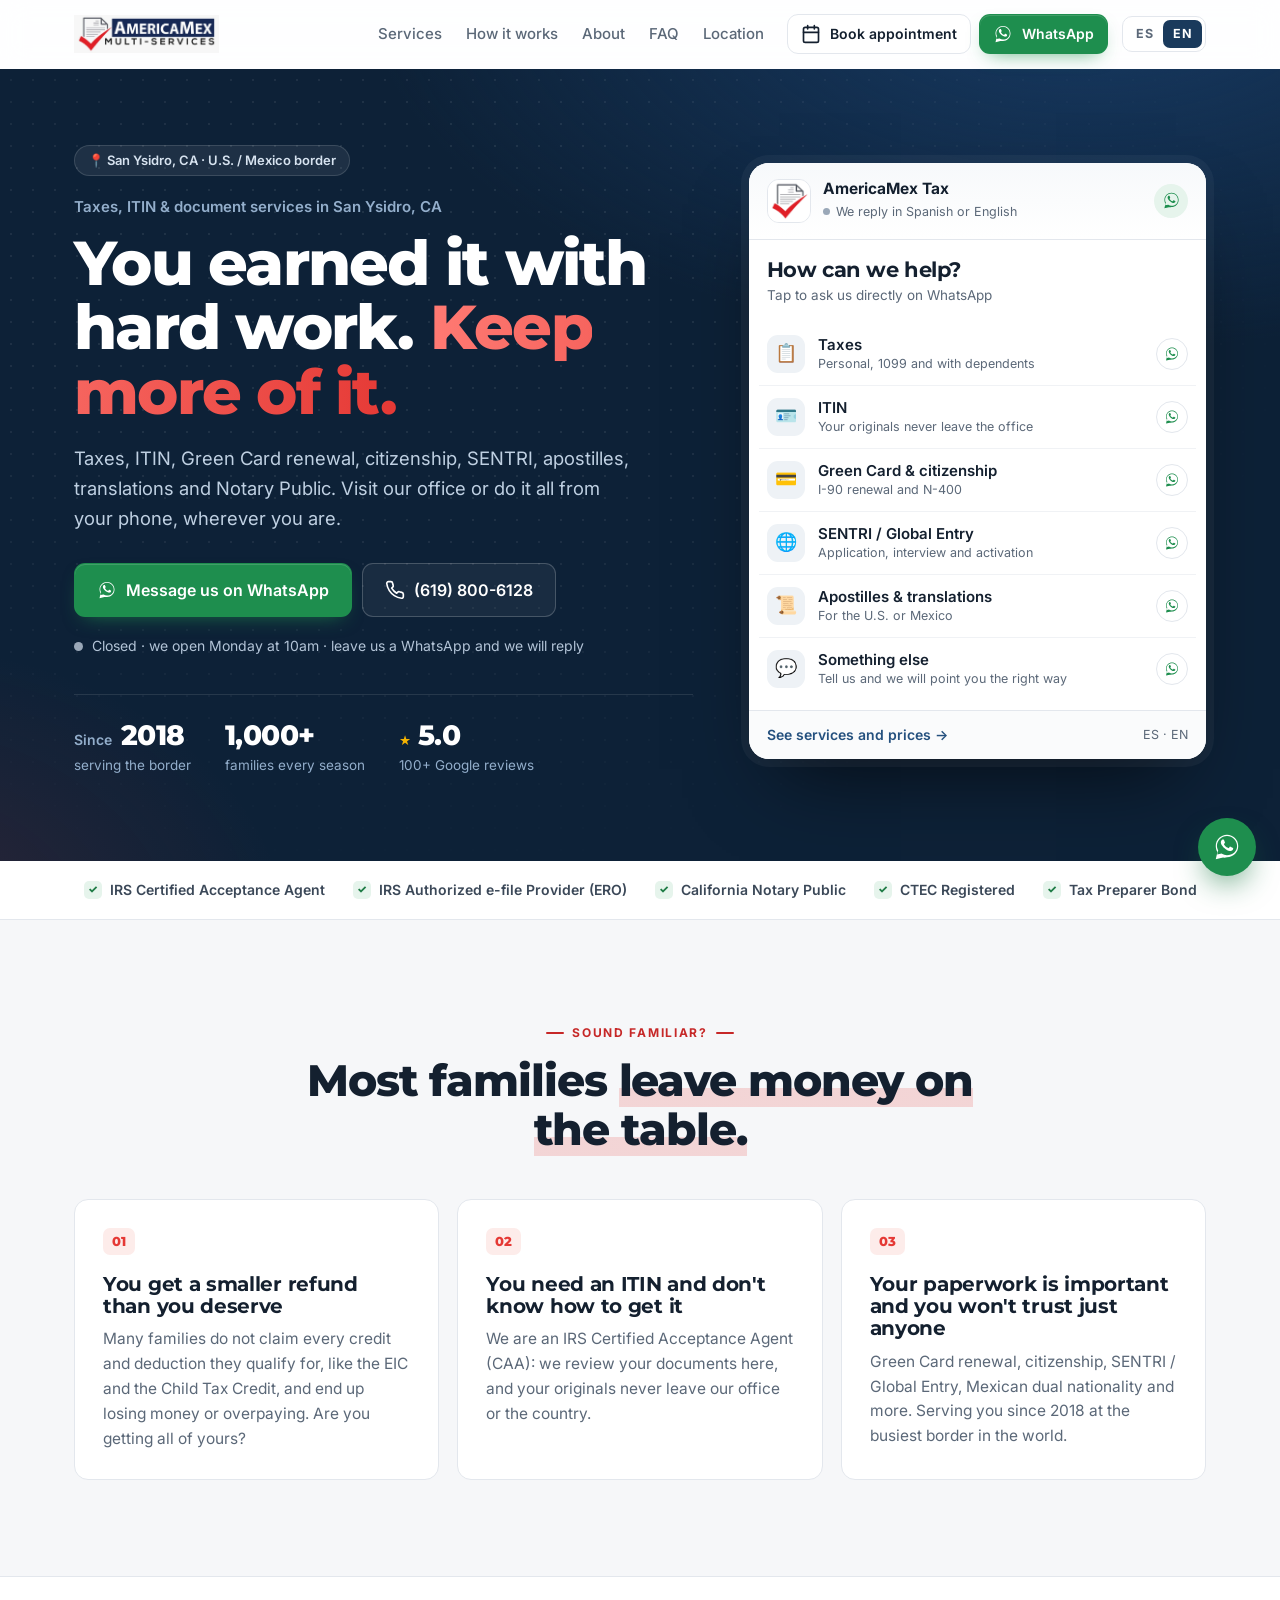
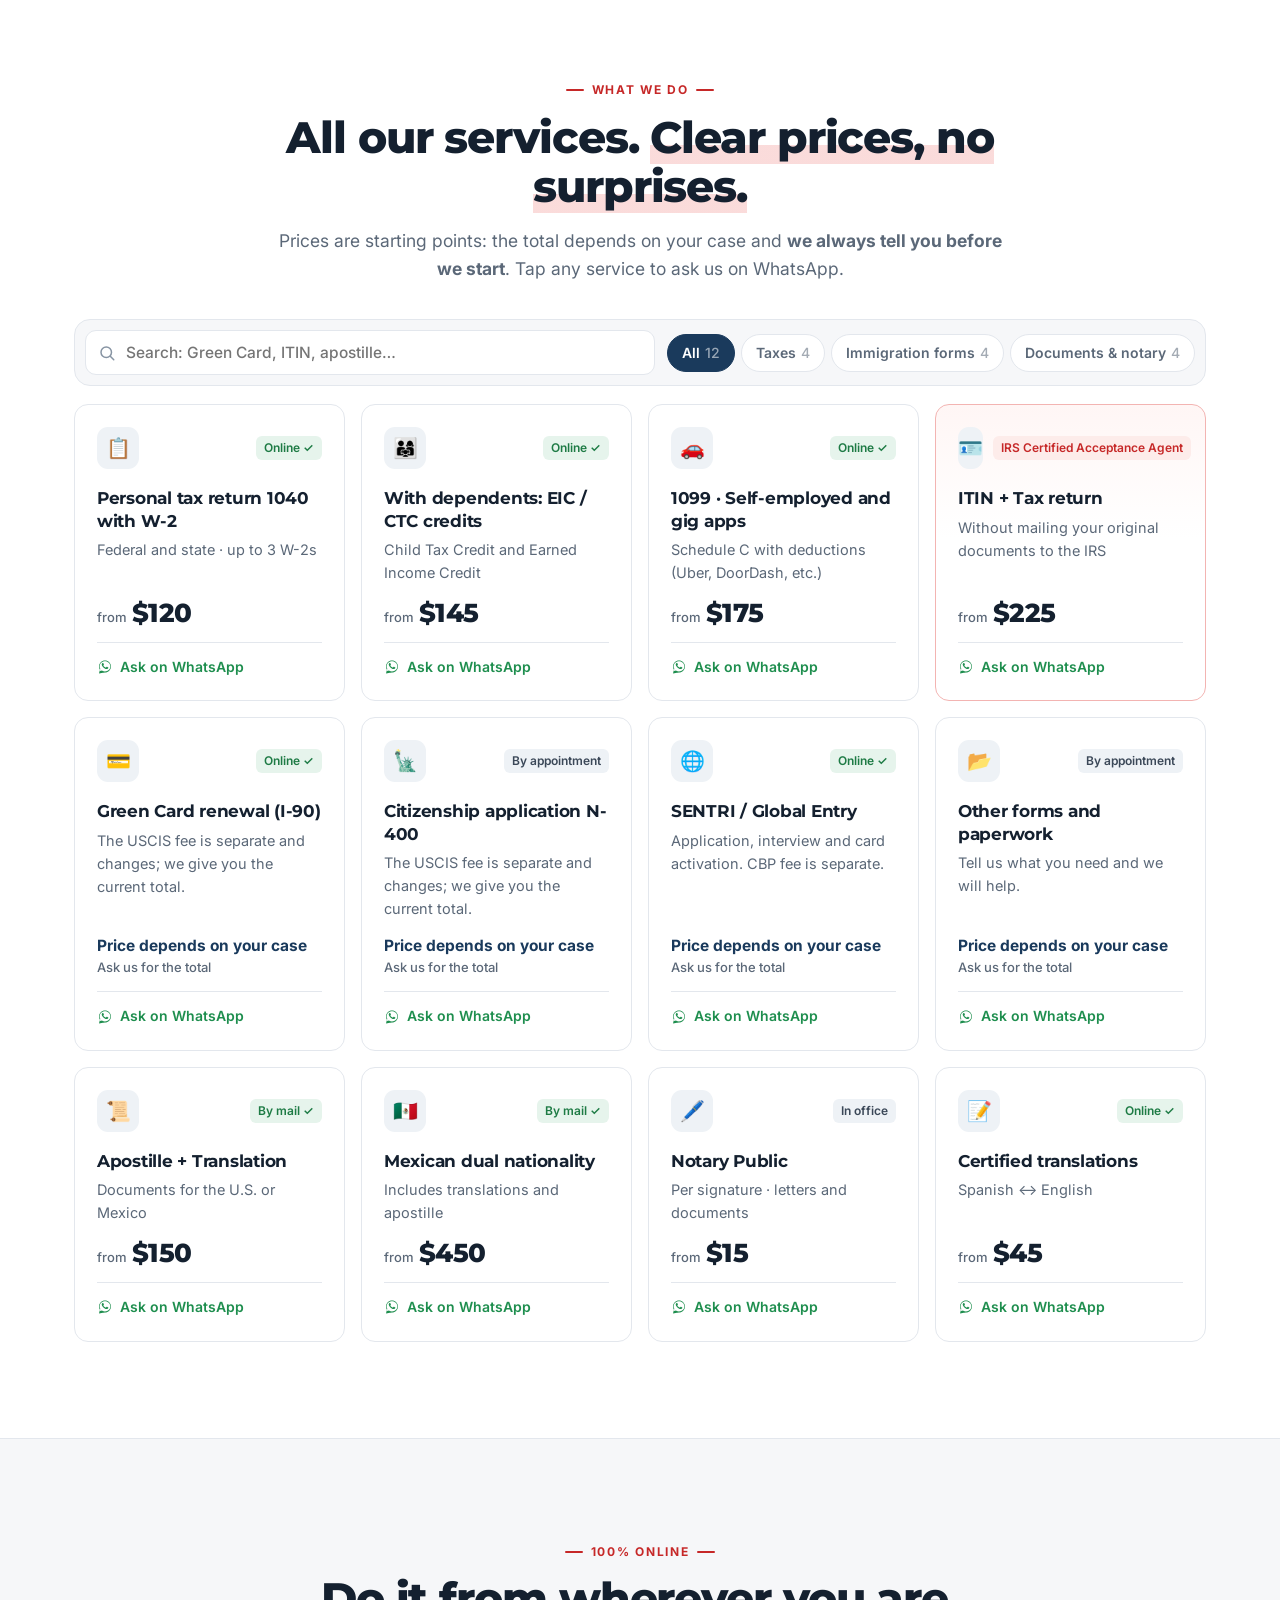
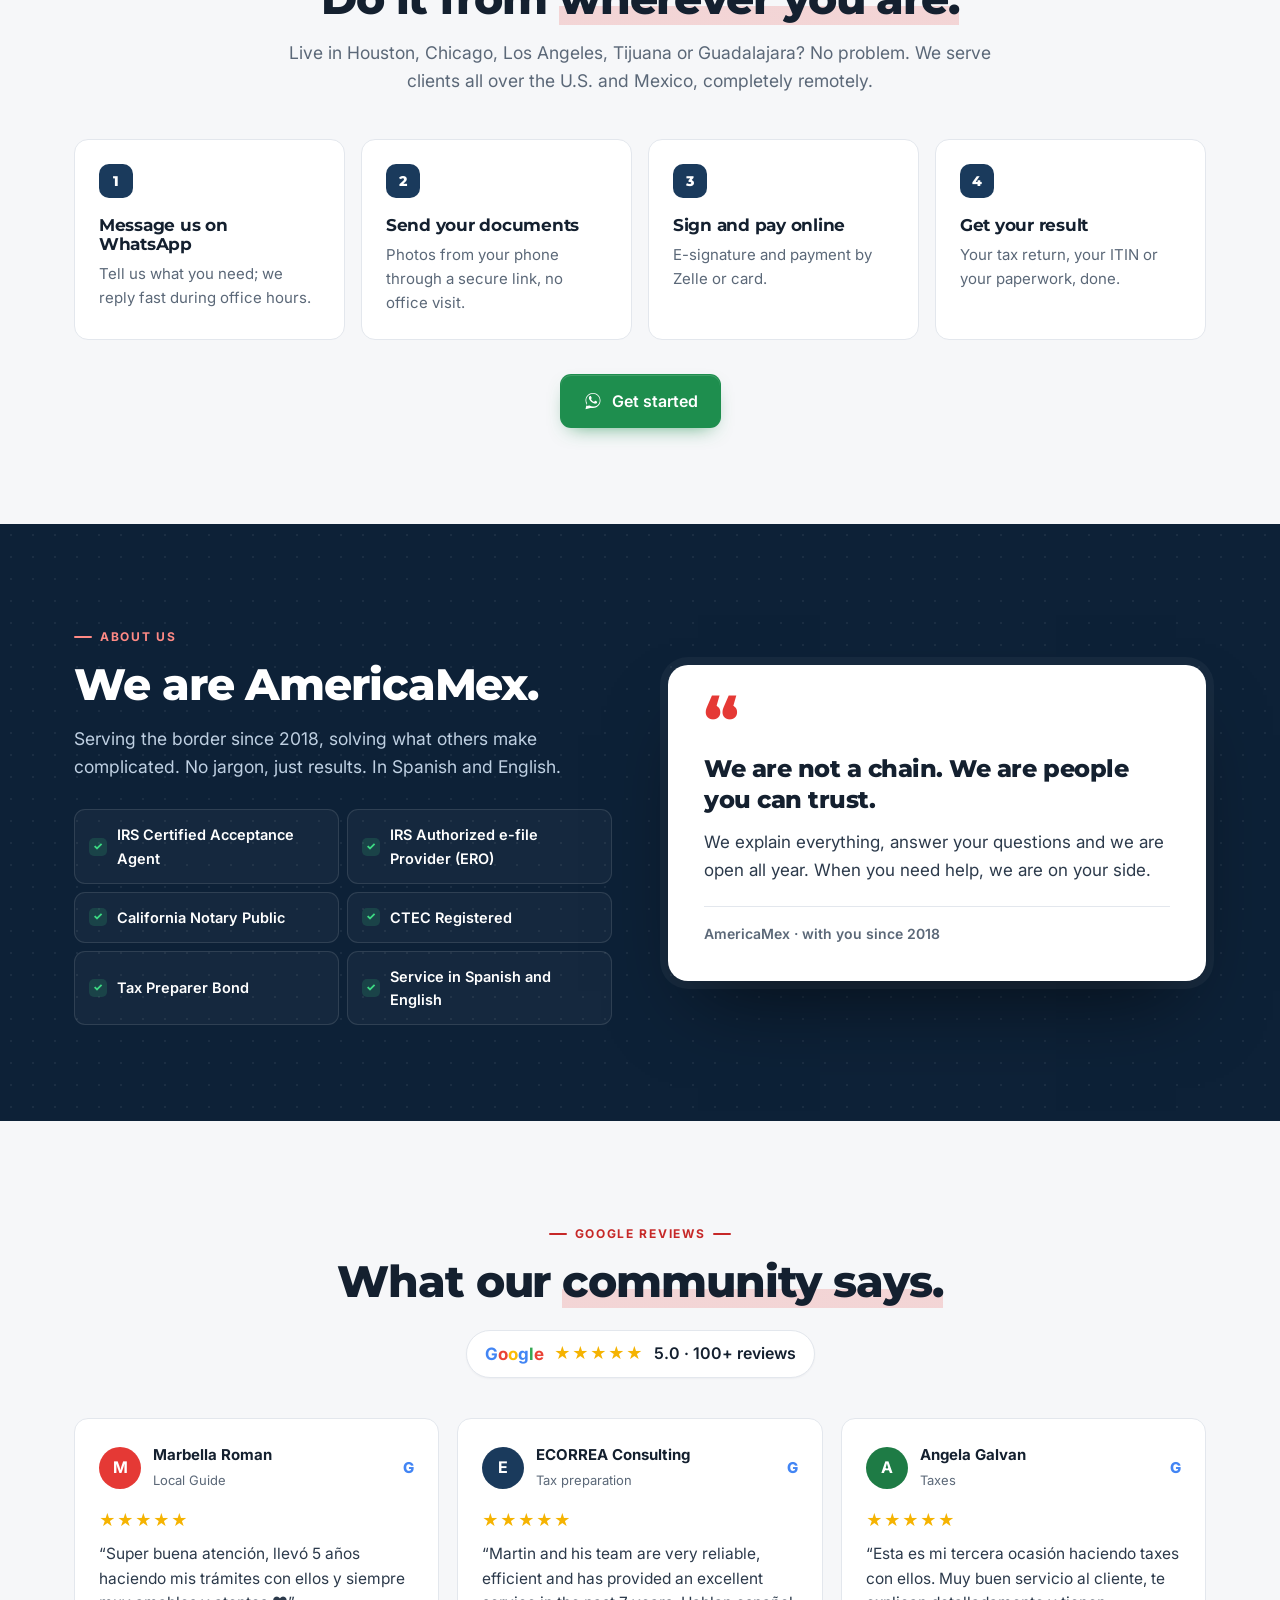
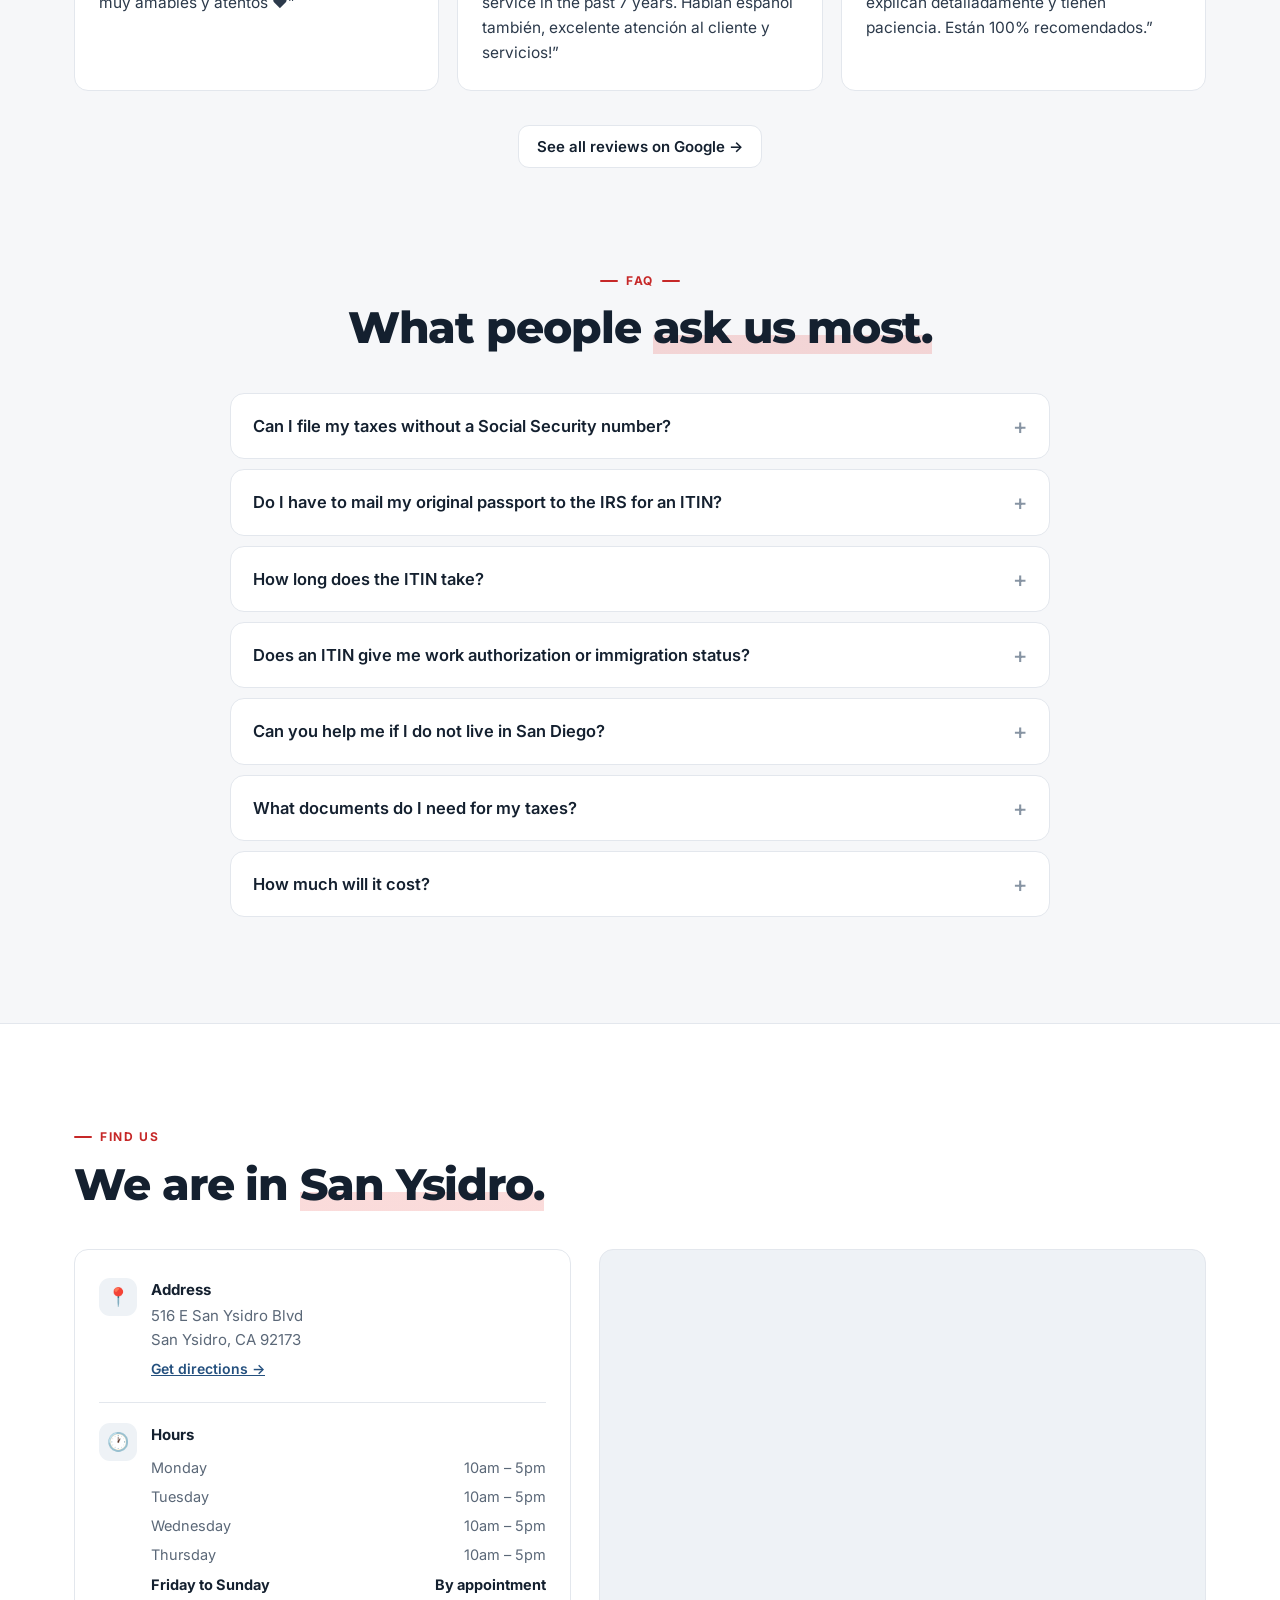
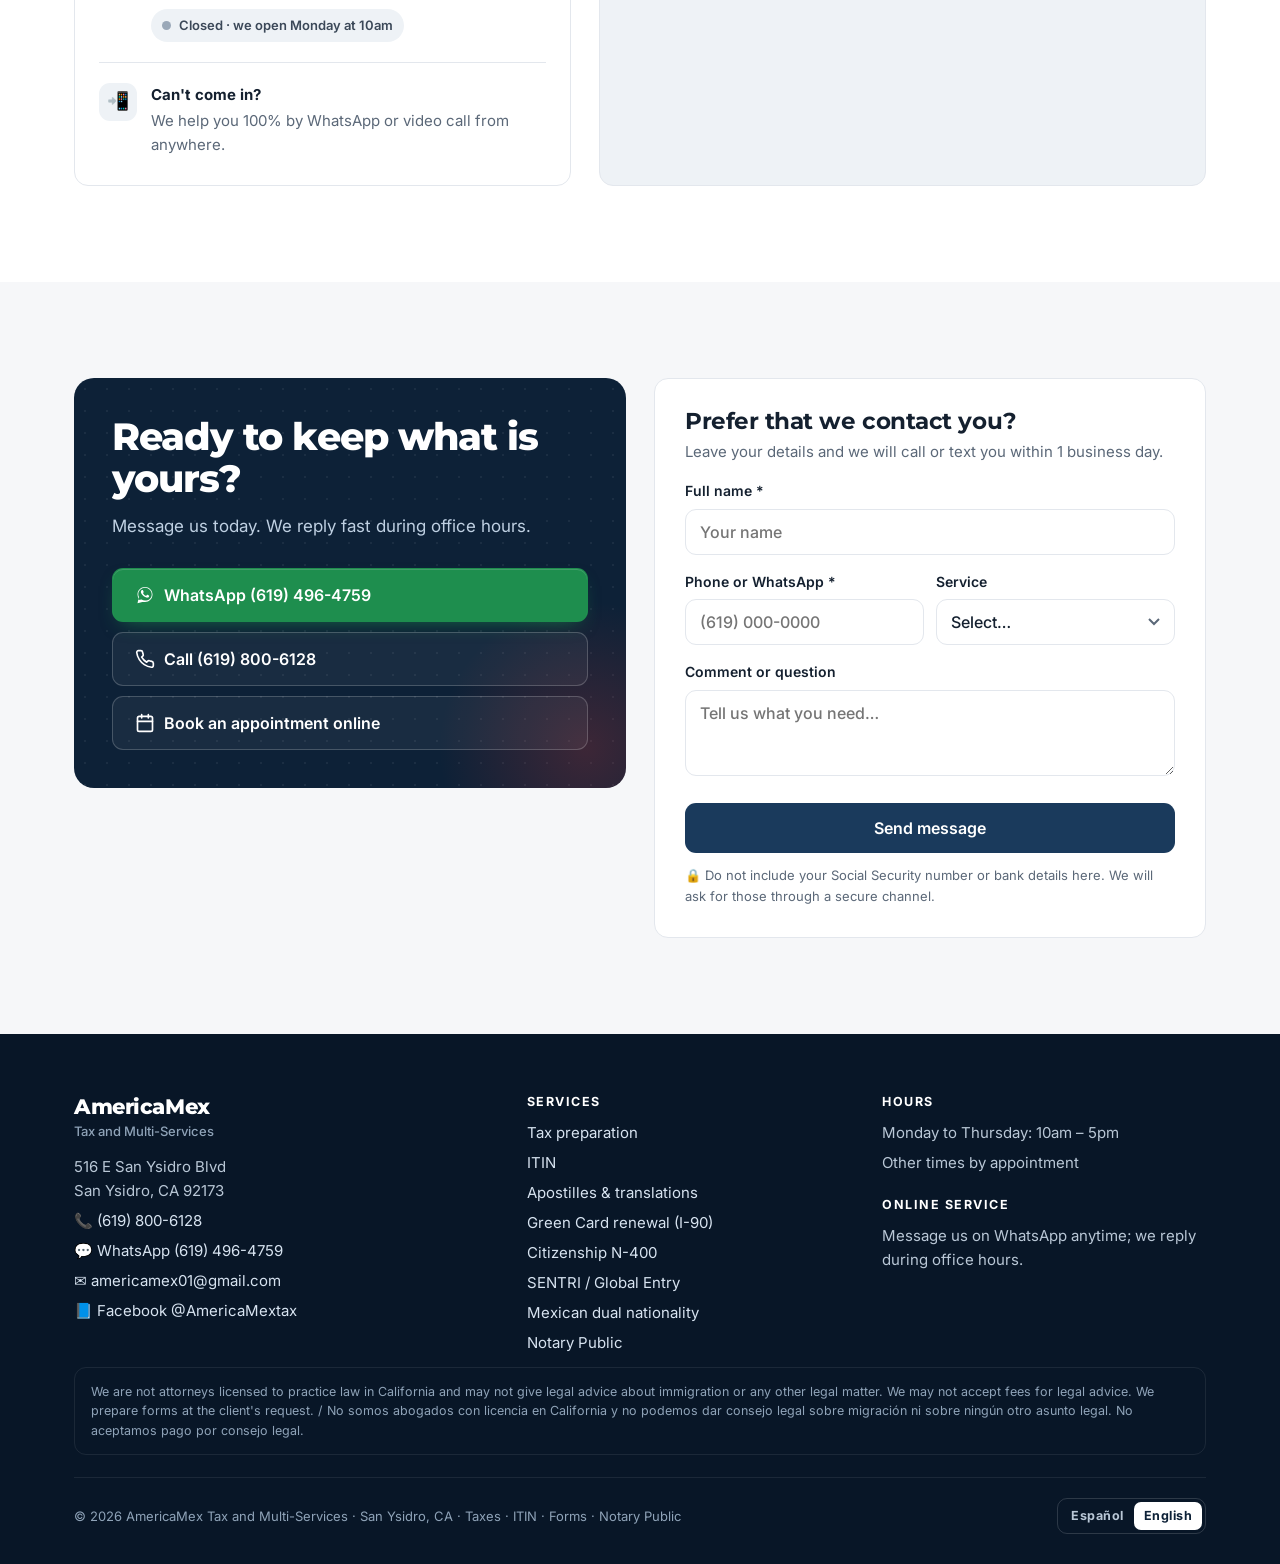
==== en/index.html @ 06f53634 "Update fmt.Println output from 'Hello' to 'Goodbye'" ====
<!DOCTYPE html>
<html lang="en">
<head>
  <meta charset="UTF-8">
  <meta name="viewport" content="width=device-width, initial-scale=1, viewport-fit=cover">
  <title>Taxes, ITIN & Document Services in San Ysidro, CA | AmericaMex</title>
  <meta name="description" content="Tax preparation and ITIN with an IRS Certified Acceptance Agent, Green Card renewal forms, citizenship, SENTRI, apostilles and Notary Public in San Ysidro, CA. Bilingual, in office or by WhatsApp.">
  <link rel="canonical" href="https://delmar85.github.io/americamex-web/en/">
  <link rel="alternate" hreflang="es" href="https://delmar85.github.io/americamex-web/">
  <link rel="alternate" hreflang="en" href="https://delmar85.github.io/americamex-web/en/">
  <link rel="alternate" hreflang="x-default" href="https://delmar85.github.io/americamex-web/">
  <meta name="robots" content="index, follow, max-image-preview:large, max-snippet:-1">
  <meta name="theme-color" content="#0D2137">
  <meta name="format-detection" content="telephone=yes">
  <meta name="geo.region" content="US-CA">
  <meta name="geo.placename" content="San Ysidro, San Diego">

  <!-- Vista previa al compartir (WhatsApp, Facebook, Messenger, X) -->
  <meta property="og:type" content="website">
  <meta property="og:site_name" content="AmericaMex Tax and Multi-Services">
  <meta property="og:locale" content="en_US">
  <meta property="og:locale:alternate" content="es_MX">
  <meta property="og:title" content="AmericaMex · Taxes, ITIN & Document Services in San Ysidro, CA">
  <meta property="og:description" content="Taxes, ITIN, Green Card renewal, citizenship, SENTRI and apostilles. In our office or 100% from your phone. Message us on WhatsApp.">
  <meta property="og:url" content="https://delmar85.github.io/americamex-web/en/">
  <meta property="og:image" content="https://delmar85.github.io/americamex-web/og-image.jpg">
  <meta property="og:image:type" content="image/jpeg">
  <meta property="og:image:width" content="1200">
  <meta property="og:image:height" content="630">
  <meta property="og:image:alt" content="AmericaMex Multi-Services: Taxes, ITIN & Document Services in San Ysidro, CA">
  <meta name="twitter:card" content="summary_large_image">
  <meta name="twitter:title" content="AmericaMex · Taxes, ITIN & Document Services in San Ysidro, CA">
  <meta name="twitter:description" content="In our office or 100% from your phone. Message us on WhatsApp.">
  <meta name="twitter:image" content="https://delmar85.github.io/americamex-web/og-image.jpg">
  <meta name="twitter:image:alt" content="AmericaMex Multi-Services: Taxes, ITIN & Document Services in San Ysidro, CA">

  <link rel="icon" href="../favicon.ico" sizes="any">
  <link rel="icon" type="image/png" sizes="32x32" href="../favicon-32.png">
  <link rel="apple-touch-icon" href="../apple-touch-icon.png">
  <link rel="manifest" href="../site.webmanifest">

  <link rel="preconnect" href="https://fonts.googleapis.com">
  <link rel="preconnect" href="https://fonts.gstatic.com" crossorigin>
  <link rel="preload" as="image" href="../logo.webp" type="image/webp">
  <link href="https://fonts.googleapis.com/css2?family=Inter:wght@400;500;600;700&family=Montserrat:wght@700;800&display=swap" rel="stylesheet">

  <script type="application/ld+json">
{
 "@context": "https://schema.org",
 "@graph": [
  {
   "@type": [
    "AccountingService",
    "Notary"
   ],
   "@id": "https://delmar85.github.io/americamex-web/#negocio",
   "name": "AmericaMex Tax and Multi-Services",
   "alternateName": [
    "AmericaMex Tax",
    "AmericaMex Multi-Services"
   ],
   "url": "https://delmar85.github.io/americamex-web/",
   "logo": "https://delmar85.github.io/americamex-web/logo.png",
   "image": "https://delmar85.github.io/americamex-web/og-image.jpg",
   "description": "Tax preparation and ITIN with an IRS Certified Acceptance Agent, Green Card renewal forms, citizenship, SENTRI, apostilles and Notary Public in San Ysidro, CA. Bilingual, in office or by WhatsApp.",
   "foundingDate": "2018",
   "telephone": "+1-619-800-6128",
   "email": "americamex01@gmail.com",
   "priceRange": "$$",
   "currenciesAccepted": "USD",
   "paymentAccepted": "Cash, Credit Card, Zelle",
   "address": {
    "@type": "PostalAddress",
    "streetAddress": "516 E San Ysidro Blvd",
    "addressLocality": "San Ysidro",
    "addressRegion": "CA",
    "postalCode": "92173",
    "addressCountry": "US"
   },
   "hasMap": "https://www.google.com/maps/search/?api=1&query=516+E+San+Ysidro+Blvd+San+Ysidro+CA+92173",
   "openingHoursSpecification": [
    {
     "@type": "OpeningHoursSpecification",
     "dayOfWeek": [
      "Monday",
      "Tuesday",
      "Wednesday",
      "Thursday"
     ],
     "opens": "10:00",
     "closes": "17:00"
    }
   ],
   "areaServed": [
    {
     "@type": "City",
     "name": "San Ysidro"
    },
    {
     "@type": "City",
     "name": "San Diego"
    },
    {
     "@type": "City",
     "name": "Chula Vista"
    },
    {
     "@type": "City",
     "name": "National City"
    },
    {
     "@type": "City",
     "name": "Tijuana"
    },
    {
     "@type": "Country",
     "name": "United States"
    },
    {
     "@type": "Country",
     "name": "Mexico"
    }
   ],
   "knowsLanguage": [
    "es",
    "en"
   ],
   "contactPoint": [
    {
     "@type": "ContactPoint",
     "telephone": "+1-619-496-4759",
     "contactType": "customer service",
     "availableLanguage": [
      "Spanish",
      "English"
     ]
    }
   ],
   "sameAs": [
    "https://facebook.com/AmericaMextax"
   ],
   "hasOfferCatalog": {
    "@type": "OfferCatalog",
    "name": "Services",
    "itemListElement": [
     {
      "@type": "Offer",
      "itemOffered": {
       "@type": "Service",
       "name": "Personal tax return 1040 with W-2"
      },
      "priceSpecification": {
       "@type": "PriceSpecification",
       "minPrice": 120,
       "priceCurrency": "USD"
      }
     },
     {
      "@type": "Offer",
      "itemOffered": {
       "@type": "Service",
       "name": "With dependents: EIC / CTC credits"
      },
      "priceSpecification": {
       "@type": "PriceSpecification",
       "minPrice": 145,
       "priceCurrency": "USD"
      }
     },
     {
      "@type": "Offer",
      "itemOffered": {
       "@type": "Service",
       "name": "1099 · Self-employed and gig apps"
      },
      "priceSpecification": {
       "@type": "PriceSpecification",
       "minPrice": 175,
       "priceCurrency": "USD"
      }
     },
     {
      "@type": "Offer",
      "itemOffered": {
       "@type": "Service",
       "name": "ITIN + Tax return"
      },
      "priceSpecification": {
       "@type": "PriceSpecification",
       "minPrice": 225,
       "priceCurrency": "USD"
      }
     },
     {
      "@type": "Offer",
      "itemOffered": {
       "@type": "Service",
       "name": "Green Card renewal (I-90)"
      }
     },
     {
      "@type": "Offer",
      "itemOffered": {
       "@type": "Service",
       "name": "Citizenship application N-400"
      }
     },
     {
      "@type": "Offer",
      "itemOffered": {
       "@type": "Service",
       "name": "SENTRI / Global Entry"
      }
     },
     {
      "@type": "Offer",
      "itemOffered": {
       "@type": "Service",
       "name": "Other forms and paperwork"
      }
     },
     {
      "@type": "Offer",
      "itemOffered": {
       "@type": "Service",
       "name": "Apostille + Translation"
      },
      "priceSpecification": {
       "@type": "PriceSpecification",
       "minPrice": 150,
       "priceCurrency": "USD"
      }
     },
     {
      "@type": "Offer",
      "itemOffered": {
       "@type": "Service",
       "name": "Mexican dual nationality"
      },
      "priceSpecification": {
       "@type": "PriceSpecification",
       "minPrice": 450,
       "priceCurrency": "USD"
      }
     },
     {
      "@type": "Offer",
      "itemOffered": {
       "@type": "Service",
       "name": "Notary Public"
      },
      "priceSpecification": {
       "@type": "PriceSpecification",
       "minPrice": 15,
       "priceCurrency": "USD"
      }
     },
     {
      "@type": "Offer",
      "itemOffered": {
       "@type": "Service",
       "name": "Certified translations"
      },
      "priceSpecification": {
       "@type": "PriceSpecification",
       "minPrice": 45,
       "priceCurrency": "USD"
      }
     }
    ]
   }
  },
  {
   "@type": "WebSite",
   "@id": "https://delmar85.github.io/americamex-web/#web",
   "url": "https://delmar85.github.io/americamex-web/",
   "name": "AmericaMex Tax and Multi-Services",
   "inLanguage": [
    "es",
    "en"
   ],
   "publisher": {
    "@id": "https://delmar85.github.io/americamex-web/#negocio"
   }
  },
  {
   "@type": "WebPage",
   "@id": "https://delmar85.github.io/americamex-web/en/#pagina",
   "url": "https://delmar85.github.io/americamex-web/en/",
   "name": "Taxes, ITIN & Document Services in San Ysidro, CA | AmericaMex",
   "inLanguage": "en",
   "isPartOf": {
    "@id": "https://delmar85.github.io/americamex-web/#web"
   },
   "about": {
    "@id": "https://delmar85.github.io/americamex-web/#negocio"
   }
  },
  {
   "@type": "FAQPage",
   "@id": "https://delmar85.github.io/americamex-web/en/#preguntas",
   "inLanguage": "en",
   "mainEntity": [
    {
     "@type": "Question",
     "name": "Can I file my taxes without a Social Security number?",
     "acceptedAnswer": {
      "@type": "Answer",
      "text": "Yes. If you do not qualify for an SSN, you file with an ITIN. We process it together with your tax return."
     }
    },
    {
     "@type": "Question",
     "name": "Do I have to mail my original passport to the IRS for an ITIN?",
     "acceptedAnswer": {
      "@type": "Answer",
      "text": "In most cases, no. As a Certified Acceptance Agent we review your documents here and return them the same day."
     }
    },
    {
     "@type": "Question",
     "name": "How long does the ITIN take?",
     "acceptedAnswer": {
      "@type": "Answer",
      "text": "Usually 7 to 11 weeks after it is sent, depending on the season. We follow up with you the whole way."
     }
    },
    {
     "@type": "Question",
     "name": "Does an ITIN give me work authorization or immigration status?",
     "acceptedAnswer": {
      "@type": "Answer",
      "text": "No. The ITIN is only for meeting your tax obligations. It does help you keep your tax returns in order."
     }
    },
    {
     "@type": "Question",
     "name": "Can you help me if I do not live in San Diego?",
     "acceptedAnswer": {
      "@type": "Answer",
      "text": "Yes. We work 100% online anywhere in the U.S. and Mexico: by WhatsApp, with e-signature and payment by Zelle or card."
     }
    },
    {
     "@type": "Question",
     "name": "What documents do I need for my taxes?",
     "acceptedAnswer": {
      "@type": "Answer",
      "text": "Your ID, your W-2s or 1099s, the SSN or ITIN of each person on the return, your dependents' information and your bank account for direct deposit. Bring last year's return if you have it. Message us and we will send you the list for your case."
     }
    },
    {
     "@type": "Question",
     "name": "How much will it cost?",
     "acceptedAnswer": {
      "@type": "Answer",
      "text": "Prices on this page are starting points. We tell you the total for your case before we start, no surprises. For services with a government fee (USCIS or CBP) we give you the current total."
     }
    }
   ]
  }
 ]
}
  </script>
  <script>document.documentElement.classList.add('js')</script>
  <style>
:root{
  --navy:#1A3A5C; --navy-d:#0D2137; --navy-dd:#081627; --navy2:#24507E; --red:#E53935; --red-d:#C62828; --coral:#FF6B66;
  --bg:#F6F7F9; --card:#fff; --ink:#14202F; --muted:#5B6878; --line:#E3E7ED; --soft:#EEF2F6;
  --wa:#1E8E4E; --wa-d:#17753F; --ok:#1E7B45; --ok-bg:#E6F4EC; --bad:#B42318; --bad-bg:#FDECEA; --gold:#F5B301;
  --r:14px; --shadow:0 1px 2px rgba(16,24,40,.05),0 12px 32px -16px rgba(16,24,40,.18);
  --fd:'Montserrat',system-ui,sans-serif; --fu:'Inter',system-ui,-apple-system,'Segoe UI',Roboto,sans-serif;
  --ease:cubic-bezier(.2,.7,.2,1);
}
*,*::before,*::after{box-sizing:border-box}
html{scroll-behavior:smooth;scroll-padding-top:80px;-webkit-text-size-adjust:100%}
body{margin:0;font:400 16px/1.6 var(--fu);color:var(--ink);background:var(--bg);-webkit-font-smoothing:antialiased;text-rendering:optimizeLegibility}
img,svg,iframe{max-width:100%;display:block}
a{color:var(--navy2)}
h1,h2,h3,h4{font-family:var(--fd);line-height:1.12;margin:0;letter-spacing:-.015em}
p{margin:0}
.container{width:100%;max-width:1180px;margin:0 auto;padding:0 24px}
.skip-link{position:absolute;left:-999px;top:8px;background:var(--navy);color:#fff;padding:8px 14px;border-radius:8px;z-index:100}
.skip-link:focus{left:8px}
:focus-visible{outline:3px solid #7FB2E5;outline-offset:2px;border-radius:6px}
.ico{width:20px;height:20px;flex:none}
.sr{position:absolute;width:1px;height:1px;overflow:hidden;clip:rect(0 0 0 0);white-space:nowrap}

/* Botones */
.btn{display:inline-flex;align-items:center;justify-content:center;gap:9px;font:600 15px/1 var(--fu);padding:13px 18px;border-radius:11px;border:1px solid transparent;text-decoration:none;cursor:pointer;transition:background .18s,border-color .18s,transform .18s var(--ease),box-shadow .18s;white-space:nowrap}
.btn:active{transform:translateY(1px)}
.btn-wa{background:var(--wa);color:#fff;box-shadow:0 8px 20px -10px rgba(30,142,78,.8),inset 0 1px 0 rgba(255,255,255,.15)}
.btn-wa:hover{background:var(--wa-d)}
.btn-navy{background:var(--navy);color:#fff}.btn-navy:hover{background:var(--navy-d)}
.btn-line{background:#fff;color:var(--ink);border-color:var(--line)}.btn-line:hover{border-color:#C9D1DB;background:#FAFBFC}
.btn-ghost{background:rgba(255,255,255,.05);color:#fff;border-color:rgba(255,255,255,.2)}.btn-ghost:hover{background:rgba(255,255,255,.11);border-color:rgba(255,255,255,.32)}
.btn-lg{padding:16px 22px;font-size:16px}
.btn-sm{padding:9px 13px;font-size:14px}

/* Encabezado */
.site-header{position:sticky;top:0;z-index:50;background:rgba(255,255,255,.88);backdrop-filter:saturate(1.6) blur(14px);-webkit-backdrop-filter:saturate(1.6) blur(14px);border-bottom:1px solid transparent;transition:border-color .2s,box-shadow .2s}
.site-header.scrolled{border-bottom-color:var(--line);box-shadow:0 6px 24px -18px rgba(16,24,40,.35)}
.header-inner{display:flex;align-items:center;gap:14px;height:68px}
.logo-wrap{display:flex;align-items:center;margin-right:auto}
.logo-img{height:38px;width:auto}
.main-nav ul{list-style:none;margin:0;padding:0;display:flex;align-items:center;gap:2px}
.main-nav a.lk{display:block;padding:8px 11px;border-radius:8px;color:var(--muted);font-weight:500;font-size:15px;text-decoration:none;transition:color .15s,background .15s}
.main-nav a.lk:hover{color:var(--ink);background:var(--soft)}
.main-nav .acts{display:flex;gap:8px;margin-left:10px}
.lang{display:inline-flex;padding:3px;border:1px solid var(--line);border-radius:10px;background:#fff;flex:none}
.lang a{font:700 12.5px/1 var(--fu);letter-spacing:.04em;padding:8px 10px;border-radius:7px;color:var(--muted);text-decoration:none}
.lang a[aria-current]{background:var(--navy);color:#fff}
.lang a:not([aria-current]):hover{color:var(--ink);background:var(--soft)}
.nav-toggle{display:none;width:42px;height:42px;border:1px solid var(--line);border-radius:10px;background:#fff;cursor:pointer;align-items:center;justify-content:center;flex-direction:column;gap:4px;flex:none}
.nav-toggle span{display:block;width:18px;height:2px;background:var(--ink);border-radius:2px;transition:transform .2s,opacity .2s}
.menu-open .nav-toggle span:nth-child(1){transform:translateY(6px) rotate(45deg)}
.menu-open .nav-toggle span:nth-child(2){opacity:0}
.menu-open .nav-toggle span:nth-child(3){transform:translateY(-6px) rotate(-45deg)}

/* Portada */
.hero{position:relative;background:radial-gradient(1200px 600px at 85% -10%,#173A63 0%,transparent 60%),radial-gradient(700px 500px at -10% 110%,rgba(229,57,53,.16),transparent 60%),var(--navy-d);color:#fff;overflow:hidden;padding:0}
.hero::before{content:"";position:absolute;inset:0;background-image:radial-gradient(rgba(255,255,255,.08) 1px,transparent 1px);background-size:22px 22px;mask-image:radial-gradient(ellipse at 30% 30%,#000 25%,transparent 75%);-webkit-mask-image:radial-gradient(ellipse at 30% 30%,#000 25%,transparent 75%)}
.hero-inner{position:relative;z-index:1;display:grid;grid-template-columns:1.15fr .85fr;gap:56px;align-items:center;padding:76px 24px 84px}
.pill{display:inline-flex;align-items:center;gap:8px;font:600 13px/1 var(--fu);padding:8px 13px;border-radius:999px;background:rgba(255,255,255,.07);border:1px solid rgba(255,255,255,.13);color:#D7E3F0}
.hero h1{margin:20px 0 0}
.hero h1 .kw{display:block;font:600 15px/1.4 var(--fu);letter-spacing:0;color:#93AECB;margin-bottom:14px}
.hero h1 .big{display:block;font-size:clamp(36px,5.4vw,62px);font-weight:800;letter-spacing:-.028em;line-height:1.04}
.hero h1 em{font-style:normal;background:linear-gradient(90deg,#FF7A73,#E53935);-webkit-background-clip:text;background-clip:text;color:transparent}
.hero-sub{margin-top:20px;font-size:18.5px;line-height:1.6;color:#BFD0E2;max-width:560px}
.hero-btns{display:flex;flex-wrap:wrap;gap:10px;margin-top:30px}
.status{display:inline-flex;align-items:center;gap:9px;margin-top:18px;font-size:14px;color:#B3C4D7}
.dot{width:9px;height:9px;border-radius:50%;background:#9AA8B8;flex:none}
.dot.on{background:#3DDC84;box-shadow:0 0 0 4px rgba(61,220,132,.18);animation:pulse 2.4s infinite}
@keyframes pulse{50%{box-shadow:0 0 0 7px rgba(61,220,132,.05)}}
.hero-stats{display:flex;gap:34px;margin-top:36px;padding-top:26px;border-top:1px solid rgba(255,255,255,.1);flex-wrap:wrap}
.hero-stats b{display:block;font:800 28px/1 var(--fd);color:#fff;letter-spacing:-.02em}
.hero-stats b small{font:600 14px var(--fu);color:#93AECB;margin-right:5px;letter-spacing:0}
.hero-stats span{display:block;margin-top:6px;font-size:13.5px;color:#93AECB}
.hero-stats .stars{display:inline;color:var(--gold);margin:0}

/* Panel de contacto directo */
.chatcard{position:relative;background:#fff;color:var(--ink);border-radius:20px;box-shadow:0 0 0 8px rgba(255,255,255,.04),0 40px 80px -30px rgba(0,0,0,.65);overflow:hidden}
.chat-top{display:flex;align-items:center;gap:12px;padding:16px 18px;background:linear-gradient(180deg,#F7F9FB,#fff);border-bottom:1px solid var(--line)}
.chat-av{position:relative;width:44px;height:44px;border-radius:12px;overflow:hidden;flex:none;border:1px solid var(--line);background:#fff}
.chat-av img{width:100%;height:100%;object-fit:cover}
.chat-top b{display:block;font:700 15.5px/1.2 var(--fu)}
.chat-top small{display:flex;align-items:center;gap:6px;font-size:12.5px;color:var(--muted);margin-top:3px}
.chat-top small .dot{width:7px;height:7px}
.chat-top .wa-badge{margin-left:auto;width:34px;height:34px;border-radius:50%;background:var(--ok-bg);color:var(--wa);display:grid;place-items:center}
.chat-top .wa-badge svg{width:19px;height:19px}
.chat-body{padding:18px 18px 8px}
.chat-body h2{font-size:21px;letter-spacing:-.02em}
.chat-body p{font-size:13.5px;color:var(--muted);margin-top:4px}
.chatcard ul{list-style:none;margin:0;padding:8px 10px 10px}
.chatcard li + li a{border-top:1px solid #F0F2F5}
.chatcard a.row{display:flex;align-items:center;gap:13px;padding:12px 8px;text-decoration:none;color:var(--ink);border-radius:10px;transition:background .15s}
.chatcard ul a{display:flex;align-items:center;gap:13px;padding:12px 8px;text-decoration:none;color:var(--ink);transition:background .15s}
.chatcard ul a:hover{background:#F7F9FB}
.qi{width:38px;height:38px;border-radius:11px;background:var(--soft);display:grid;place-items:center;font-size:18px;flex:none}
.qn{flex:1;min-width:0;font-weight:600;font-size:15px;line-height:1.25}
.qn small{display:block;font-weight:400;font-size:12.5px;color:var(--muted);margin-top:2px}
.qgo{width:32px;height:32px;border-radius:50%;display:grid;place-items:center;color:var(--wa);background:transparent;border:1px solid var(--line);transition:background .15s,color .15s,border-color .15s;flex:none}
.qgo svg{width:16px;height:16px}
.chatcard ul a:hover .qgo{background:var(--wa);border-color:var(--wa);color:#fff}
.chat-foot{display:flex;align-items:center;justify-content:space-between;padding:13px 18px;border-top:1px solid var(--line);background:#FAFBFC;font-size:14px}
.chat-foot a{font-weight:600;color:var(--navy2);text-decoration:none}
.chat-foot a:hover{text-decoration:underline}
.chat-foot span{color:var(--muted);font-size:12.5px}

/* Franja de confianza */
.trust{background:#fff;border-bottom:1px solid var(--line)}
.trust ul{list-style:none;margin:0;padding:18px 0;display:flex;flex-wrap:wrap;gap:10px 28px;justify-content:center}
.trust li{display:flex;align-items:center;gap:8px;font-size:14px;font-weight:600;color:#3B4858}
.ck{width:18px;height:18px;border-radius:5px;background:var(--ok-bg);color:var(--ok);display:grid;place-items:center;font-size:11px;font-weight:800;flex:none}

/* Secciones */
section{padding:96px 0}
.eyebrow{display:inline-flex;align-items:center;gap:8px;font:700 12px/1 var(--fu);letter-spacing:.14em;text-transform:uppercase;color:var(--red-d)}
.eyebrow::before{content:"";width:18px;height:2px;border-radius:2px;background:currentColor}
.eyebrow.light{color:#FF8A85}
.sec-h{max-width:740px}
.sec-h.center{text-align:center;margin:0 auto}
.sec-h.center .eyebrow::after{content:"";width:18px;height:2px;border-radius:2px;background:currentColor}
.sec-h h2{font-size:clamp(30px,3.8vw,44px);font-weight:800;margin-top:14px;letter-spacing:-.025em}
.sec-h p{margin-top:16px;color:var(--muted);font-size:17.5px}
.mark{background:linear-gradient(transparent 64%,rgba(229,57,53,.18) 64%)}
.card{background:var(--card);border:1px solid var(--line);border-radius:var(--r)}

/* Problema */
.grid3{display:grid;grid-template-columns:repeat(3,1fr);gap:18px;margin-top:44px}
.pcard{padding:28px}
.pnum{font:800 13px/1 var(--fd);color:var(--red);background:#FDECEA;border-radius:7px;padding:7px 9px;display:inline-block}
.pcard h3{font-size:20px;margin-top:18px}
.pcard p{margin-top:10px;color:var(--muted);font-size:15.5px}

/* Servicios */
.services{background:#fff;border-top:1px solid var(--line);border-bottom:1px solid var(--line)}
.toolbar{display:flex;gap:12px;align-items:center;flex-wrap:wrap;margin-top:36px;padding:10px;border:1px solid var(--line);border-radius:16px;background:var(--bg)}
.search{position:relative;flex:1 1 260px}
.search svg{position:absolute;left:13px;top:50%;transform:translateY(-50%);color:#8794A3;width:18px;height:18px}
.search input{width:100%;font:500 15.5px var(--fu);padding:12px 12px 12px 40px;border:1px solid var(--line);border-radius:11px;background:#fff;color:var(--ink);-webkit-appearance:none}
.search input:focus{outline:none;border-color:var(--navy2);box-shadow:0 0 0 3px rgba(36,80,126,.15)}
.chips{display:flex;gap:6px;flex-wrap:wrap}
.chip{font:600 14px/1 var(--fu);padding:11px 14px;border-radius:999px;border:1px solid var(--line);background:#fff;color:var(--muted);cursor:pointer;transition:all .15s}
.chip:hover{color:var(--ink);border-color:#C9D1DB}
.chip[aria-pressed="true"]{background:var(--navy);border-color:var(--navy);color:#fff}
.chip .n{opacity:.55;margin-left:5px;font-weight:500}
.sgrid{display:grid;grid-template-columns:repeat(auto-fill,minmax(255px,1fr));gap:16px;margin-top:18px}
.scard{display:flex;flex-direction:column;padding:22px;text-decoration:none;color:var(--ink);transition:border-color .2s,box-shadow .2s,transform .2s var(--ease)}
.scard[hidden]{display:none}
.scard:hover{border-color:#C6D0DC;box-shadow:var(--shadow);transform:translateY(-3px)}
.scard.feat{border-color:#F3B4B2;background:linear-gradient(180deg,#FFF6F5,#fff 45%)}
.stop{display:flex;align-items:center;justify-content:space-between;gap:10px}
.sico{width:42px;height:42px;border-radius:11px;background:var(--soft);display:grid;place-items:center;font-size:20px}
.tag{font:600 12px/1 var(--fu);padding:6px 8px;border-radius:6px;background:var(--soft);color:#3B4858;white-space:nowrap}
.tag.dig{background:var(--ok-bg);color:var(--ok)}
.tag.star{background:#FDECEA;color:var(--red-d)}
.scard h3{font-size:17px;margin-top:18px;line-height:1.3}
.scard p{font-size:14.5px;color:var(--muted);margin-top:6px;flex:1}
.sprice{margin-top:16px;font:800 26px/1 var(--fd);letter-spacing:-.02em}
.sprice small{font:500 13px var(--fu);color:var(--muted);margin-right:5px;letter-spacing:0}
.sprice.ask{font:700 15.5px/1.3 var(--fu);letter-spacing:0;color:var(--navy)}
.sprice.ask small{display:block;margin-top:3px;font-weight:500}
.sask{margin-top:16px;padding-top:13px;border-top:1px solid var(--line);font-size:14px;font-weight:600;color:var(--wa);display:flex;align-items:center;gap:7px}
.sask .ico{width:16px;height:16px}
.empty{display:none;text-align:center;padding:40px 20px;border:1px dashed #C9D1DB;border-radius:var(--r);margin-top:18px;color:var(--muted)}
.empty.show{display:block}
.empty .btn{margin-top:16px}

/* 100% digital */
.steps{display:grid;grid-template-columns:repeat(4,1fr);gap:16px;margin:44px 0 0;counter-reset:p;list-style:none;padding:0}
.step{padding:24px;position:relative}
.step::before{counter-increment:p;content:counter(p);font:800 14px/1 var(--fd);width:34px;height:34px;border-radius:10px;background:var(--navy);color:#fff;display:grid;place-items:center}
.step h3{font-size:17px;margin-top:18px}
.step p{margin-top:8px;font-size:15px;color:var(--muted)}
.center-cta{display:flex;justify-content:center;gap:10px;flex-wrap:wrap;margin-top:34px}

/* Nosotros */
.about{background:var(--navy-d);color:#fff;position:relative;overflow:hidden}
.about::before{content:"";position:absolute;inset:0;background-image:radial-gradient(rgba(255,255,255,.06) 1px,transparent 1px);background-size:22px 22px}
.about-inner{position:relative;display:grid;grid-template-columns:1fr 1fr;gap:56px;align-items:center}
.about h2{font-size:clamp(30px,3.8vw,44px);font-weight:800;margin-top:14px;letter-spacing:-.025em}
.about-desc{margin-top:16px;color:#BFD0E2;font-size:17.5px}
.creds{list-style:none;padding:0;margin:28px 0 0;display:grid;grid-template-columns:1fr 1fr;gap:8px}
.creds li{display:flex;gap:10px;align-items:center;padding:13px 14px;border:1px solid rgba(255,255,255,.11);border-radius:11px;background:rgba(255,255,255,.035);font-size:14.5px;font-weight:600}
.creds .ck{background:rgba(61,220,132,.15);color:#3DDC84}
.quote{margin:0;background:#fff;color:var(--ink);border-radius:20px;padding:36px;box-shadow:0 0 0 8px rgba(255,255,255,.04),0 40px 80px -30px rgba(0,0,0,.6)}
.quote .qm{font:800 64px/0.6 var(--fd);color:var(--red)}
.quote p{font-size:17px;margin-top:14px;color:#2C3A4B}
.quote p.big{font:800 24px/1.3 var(--fd);color:var(--ink);letter-spacing:-.02em}
.quote footer{margin-top:22px;padding-top:16px;border-top:1px solid var(--line);font-size:14px;color:var(--muted);font-weight:600}

/* Reseñas */
.gbar{display:inline-flex;align-items:center;gap:10px;margin:24px auto 0;padding:10px 18px;border:1px solid var(--line);border-radius:999px;background:#fff;font-weight:600;box-shadow:0 1px 2px rgba(16,24,40,.04)}
.gbar .s{color:var(--gold);letter-spacing:1px}
.gword{font:700 17px var(--fu)}
.reviews{display:grid;grid-template-columns:repeat(3,1fr);gap:18px;margin-top:40px}
.rev{padding:24px;margin:0;display:flex;flex-direction:column}
.rev-h{display:flex;align-items:center;gap:12px}
.av{width:42px;height:42px;border-radius:50%;display:grid;place-items:center;color:#fff;font-weight:700;flex:none}
.rev-h b{display:block;font-size:15px}
.rev-h small{color:var(--muted);font-size:13px}
.gmini{margin-left:auto;font:800 15px var(--fu);color:#4285F4}
.rev .s{color:var(--gold);margin-top:16px;letter-spacing:1px}
.rev blockquote{margin:8px 0 0;color:#2C3A4B;font-size:15.5px}

/* Preguntas */
.faq-list{max-width:820px;margin:40px auto 0}
.faq-list details{background:#fff;border:1px solid var(--line);border-radius:14px;margin-bottom:10px;transition:border-color .15s,box-shadow .15s}
.faq-list details[open]{border-color:#C6D0DC;box-shadow:var(--shadow)}
.faq-list summary{list-style:none;cursor:pointer;padding:19px 22px;font-weight:600;font-size:16.5px;display:flex;gap:14px;align-items:center;justify-content:space-between}
.faq-list summary::-webkit-details-marker{display:none}
.faq-list summary::after{content:"+";font:500 22px/1 var(--fu);color:#8794A3;transition:transform .2s;flex:none}
.faq-list details[open] summary::after{transform:rotate(45deg)}
.faq-list details p{padding:0 22px 20px;color:var(--muted)}

/* Ubicación */
.loc{background:#fff;border-top:1px solid var(--line)}
.loc-inner{display:grid;grid-template-columns:.9fr 1.1fr;gap:28px;margin-top:40px;align-items:stretch}
.info{padding:8px 24px;font-style:normal}
.irow{display:flex;gap:14px;padding:20px 0;border-bottom:1px solid var(--line)}
.irow:last-child{border-bottom:0}
.irow strong{display:block;font-size:15px}
.irow p{color:var(--muted);font-size:15px;margin-top:2px}
.irow a{font-weight:600;font-size:14px;display:inline-block;margin-top:6px}
.hours{width:100%;border-collapse:collapse;margin-top:6px;font-size:14.5px}
.hours td{padding:3px 0;color:var(--muted)}
.hours td:last-child{text-align:right}
.hours tr.today td{color:var(--ink);font-weight:700}
.stat-chip{display:inline-flex;align-items:center;gap:8px;font-size:13px;font-weight:600;padding:6px 11px;border-radius:999px;background:var(--soft);color:#3B4858;margin-top:10px}
.stat-chip.on{background:var(--ok-bg);color:var(--ok)}
.map{border-radius:var(--r);overflow:hidden;border:1px solid var(--line);min-height:400px;background:var(--soft)}
.map iframe{width:100%;height:100%;min-height:400px;border:0}

/* Contacto */
.contact-inner{display:grid;grid-template-columns:1fr 1fr;gap:28px;align-items:start}
.cta-box{background:var(--navy-d);color:#fff;border-radius:20px;padding:38px;position:relative;overflow:hidden}
.cta-box::before{content:"";position:absolute;inset:0;background-image:radial-gradient(rgba(255,255,255,.06) 1px,transparent 1px);background-size:22px 22px}
.cta-box::after{content:"";position:absolute;right:-120px;bottom:-120px;width:320px;height:320px;background:radial-gradient(circle,rgba(229,57,53,.22),transparent 65%)}
.cta-box > *{position:relative;z-index:1}
.cta-box h2{font-size:clamp(28px,3.2vw,38px);font-weight:800;letter-spacing:-.025em}
.cta-box p{color:#BFD0E2;margin-top:12px;font-size:17px}
.cta-box .btns{display:flex;flex-direction:column;gap:10px;margin-top:28px}
.cta-box .btn{justify-content:flex-start}
.form{padding:30px}
.form h3{font-size:23px;letter-spacing:-.02em}
.form .sub{color:var(--muted);margin-top:6px;font-size:15px}
.fg{margin-top:16px}
.fg label{display:block;font-weight:600;font-size:14px;margin-bottom:6px}
.fg input,.fg select,.fg textarea{width:100%;font:500 16px var(--fu);padding:12px 14px;border:1px solid var(--line);border-radius:11px;background:#fff;color:var(--ink)}
.fg select{appearance:none;-webkit-appearance:none;background-image:url("data:image/svg+xml,%3Csvg xmlns='http://www.w3.org/2000/svg' width='12' height='8'%3E%3Cpath d='M1 1l5 5 5-5' stroke='%235B6878' stroke-width='2' fill='none'/%3E%3C/svg%3E");background-repeat:no-repeat;background-position:right 14px center;padding-right:38px}
.fg input:focus,.fg select:focus,.fg textarea:focus{outline:none;border-color:var(--navy2);box-shadow:0 0 0 3px rgba(36,80,126,.15)}
.fg2{display:grid;grid-template-columns:1fr 1fr;gap:12px}
.hp{position:absolute;left:-9999px;width:1px;height:1px;overflow:hidden}
.form .btn{width:100%;margin-top:20px}
.form-note{font-size:13px;color:var(--muted);margin-top:12px}
.form-msg{margin-top:14px;padding:12px 14px;border-radius:10px;font-weight:600;font-size:15px}
.form-msg.ok{background:var(--ok-bg);color:var(--ok)}
.form-msg.err{background:var(--bad-bg);color:var(--bad)}

/* Pie */
.site-footer{background:var(--navy-dd);color:#B9C7D6;padding:60px 0 30px;font-size:15px}
.fgrid{display:grid;grid-template-columns:1.3fr 1fr 1fr;gap:32px}
.flogo{font:800 21px var(--fd);color:#fff;letter-spacing:-.02em}
.flogo span{display:block;font:500 13px var(--fu);color:#8FA3B8;margin-top:4px;letter-spacing:0}
.site-footer h4{font:700 12.5px var(--fu);letter-spacing:.12em;text-transform:uppercase;color:#fff;margin-bottom:12px}
.site-footer ul{list-style:none;margin:0;padding:0}
.site-footer li{margin:6px 0}
.site-footer a{color:#D7E3F0;text-decoration:none}
.site-footer a:hover{text-decoration:underline}
.site-footer p{margin:6px 0}
.legal{margin-top:36px;padding:14px 16px;border:1px solid rgba(255,255,255,.08);border-radius:12px;font-size:12.5px;line-height:1.55;color:#8FA3B8}
.fbot{margin-top:22px;padding-top:20px;border-top:1px solid rgba(255,255,255,.08);font-size:13px;color:#8FA3B8;display:flex;justify-content:space-between;gap:12px;flex-wrap:wrap;align-items:center}
.fbot .lang{background:transparent;border-color:rgba(255,255,255,.15)}
.fbot .lang a{color:#B9C7D6}
.fbot .lang a[aria-current]{background:#fff;color:var(--navy-d)}
.fbot .lang a:not([aria-current]):hover{background:rgba(255,255,255,.08);color:#fff}

/* WhatsApp flotante (compu) y barra inferior (celular) */
.wa-float{position:fixed;right:24px;bottom:24px;width:58px;height:58px;border-radius:50%;background:var(--wa);color:#fff;display:grid;place-items:center;box-shadow:0 14px 30px -8px rgba(23,117,63,.65);z-index:40;transition:transform .2s var(--ease)}
.wa-float:hover{transform:scale(1.07)}
.mbar{display:none}

/* Aparición suave al bajar */
.js .rv{opacity:0;transform:translateY(16px);transition:opacity .7s var(--ease),transform .7s var(--ease)}
.js .rv.in{opacity:1;transform:none}

/* Responsivo */
@media (min-width:861px){.hb-cita{display:none}}
@media (max-width:1060px){.main-nav a.lk{padding:8px 8px;font-size:14.5px}}
@media (max-width:980px){
  .hero-inner{grid-template-columns:1fr;gap:40px;padding:56px 24px 64px}
  .chatcard{max-width:560px}
  .about-inner,.loc-inner,.contact-inner{grid-template-columns:1fr}
  .steps{grid-template-columns:1fr 1fr}
  .reviews,.grid3{grid-template-columns:1fr}
  .fgrid{grid-template-columns:1fr 1fr}
}
@media (max-width:860px){
  .nav-toggle{display:flex}
  .main-nav{position:fixed;left:0;right:0;top:68px;background:#fff;border-bottom:1px solid var(--line);box-shadow:0 18px 30px -18px rgba(16,24,40,.35);padding:10px 16px 18px;display:none;max-height:calc(100vh - 68px);overflow:auto}
  .main-nav.open{display:block}
  .main-nav ul{flex-direction:column;align-items:stretch;gap:2px}
  .main-nav a.lk{padding:13px 12px;font-size:16px}
  .main-nav .acts{margin:10px 0 0;flex-direction:column}
  .main-nav .acts .btn{width:100%}
}
@media (max-width:640px){
  section{padding:68px 0}
  .container{padding:0 16px}
  .hero-inner{padding:40px 16px 52px}
  .hero-btns .btn{flex:1 1 100%}
  .hero-stats{gap:22px}
  .steps,.creds,.fg2,.fgrid{grid-template-columns:1fr}
  .toolbar{padding:8px}
  .chips{width:100%;overflow-x:auto;flex-wrap:nowrap;scrollbar-width:none;margin:0 -2px;padding:0 2px}
  .chips::-webkit-scrollbar{display:none}
  .chip{flex:none}
  .quote,.cta-box,.form{padding:24px}
  .chat-body h2{font-size:19px}
  .logo-img{height:34px}
  .lang a{padding:8px 8px}
  .wa-float{display:none}
  body{padding-bottom:calc(70px + env(safe-area-inset-bottom))}
  .mbar{display:grid;grid-template-columns:1fr 1.4fr 1fr;gap:8px;position:fixed;left:0;right:0;bottom:0;z-index:45;padding:10px 12px calc(10px + env(safe-area-inset-bottom));background:rgba(255,255,255,.95);backdrop-filter:blur(12px);-webkit-backdrop-filter:blur(12px);border-top:1px solid var(--line)}
  .mbar .btn{padding:12px 8px;font-size:14px}
}
@media (prefers-reduced-motion:reduce){*{transition:none!important;animation:none!important;scroll-behavior:auto!important}.js .rv{opacity:1;transform:none}}

  </style>
</head>
<body>

  <svg width="0" height="0" style="position:absolute" aria-hidden="true">
    <symbol id="i-wa" viewBox="0 0 32 32"><path fill="currentColor" d="M16.004 3C9.377 3 4 8.373 4 15c0 2.34.653 4.527 1.787 6.393L4 29l7.79-1.75A11.94 11.94 0 0 0 16.004 27C22.63 27 28 21.627 28 15S22.63 3 16.004 3Zm0 21.75c-1.98 0-3.83-.55-5.41-1.5l-.388-.23-4.62 1.038 1.02-4.5-.253-.4A9.7 9.7 0 0 1 5.25 15c0-5.93 4.82-10.75 10.754-10.75S26.75 9.07 26.75 15 21.938 24.75 16.004 24.75Zm5.9-8.06c-.323-.163-1.912-.943-2.208-1.05-.296-.108-.512-.163-.728.163-.216.325-.836 1.05-1.025 1.267-.188.216-.377.244-.7.082-.323-.163-1.364-.503-2.598-1.604-.96-.856-1.608-1.912-1.796-2.237-.188-.325-.02-.5.142-.663.145-.145.323-.377.485-.566.163-.19.216-.325.323-.542.108-.216.054-.407-.027-.57-.081-.163-.728-1.757-.998-2.406-.263-.63-.53-.546-.728-.556-.188-.01-.404-.012-.62-.012-.216 0-.567.081-.864.407-.296.325-1.133 1.107-1.133 2.7 0 1.594 1.16 3.134 1.322 3.35.163.216 2.284 3.49 5.535 4.895.774.334 1.377.534 1.848.684.776.247 1.483.212 2.041.129.623-.093 1.912-.782 2.182-1.537.27-.755.27-1.402.189-1.537-.081-.135-.297-.216-.62-.38Z"/></symbol>
    <symbol id="i-tel" viewBox="0 0 24 24"><path fill="none" stroke="currentColor" stroke-width="2" stroke-linecap="round" stroke-linejoin="round" d="M22 16.9v3a2 2 0 0 1-2.2 2 19.8 19.8 0 0 1-8.6-3.1 19.5 19.5 0 0 1-6-6A19.8 19.8 0 0 1 2.1 4.2 2 2 0 0 1 4.1 2h3a2 2 0 0 1 2 1.7c.1.9.4 1.8.7 2.7a2 2 0 0 1-.5 2.1L8 9.8a16 16 0 0 0 6 6l1.3-1.3a2 2 0 0 1 2.1-.4c.9.3 1.8.6 2.7.7a2 2 0 0 1 1.7 2Z"/></symbol>
    <symbol id="i-cal" viewBox="0 0 24 24"><g fill="none" stroke="currentColor" stroke-width="2" stroke-linecap="round"><rect x="3" y="4" width="18" height="18" rx="2"/><path d="M16 2v4M8 2v4M3 10h18"/></g></symbol>
    <symbol id="i-search" viewBox="0 0 24 24"><g fill="none" stroke="currentColor" stroke-width="2" stroke-linecap="round"><circle cx="11" cy="11" r="7"/><path d="m21 21-4.3-4.3"/></g></symbol>
  </svg>

  <a class="skip-link" href="#main">Skip to content</a>

  <header class="site-header" id="siteHeader">
    <div class="container header-inner">
      <a href="#top" class="logo-wrap" aria-label="AmericaMex Multi-Services, go to top">
        <picture>
          <source srcset="../logo.webp" type="image/webp">
          <img src="../logo.png" alt="AmericaMex Multi-Services" class="logo-img" width="600" height="157" fetchpriority="high">
        </picture>
      </a>
      <nav class="main-nav" id="mainNav" aria-label="Main menu">
        <ul>
          <li><a class="lk" href="#servicios">Services</a></li>
          <li><a class="lk" href="#como-funciona">How it works</a></li>
          <li><a class="lk" href="#nosotros">About</a></li>
          <li><a class="lk" href="#preguntas">FAQ</a></li>
          <li><a class="lk" href="#ubicacion">Location</a></li>
          <li class="acts">
            <a href="https://cal.com/americamex-vv9s4r" target="_blank" rel="noopener" class="btn btn-line btn-sm"><svg class="ico" aria-hidden="true"><use href="#i-cal"/></svg>Book appointment</a>
            <a href="https://wa.me/16194964759?text=Hi%2C%20I%20found%20you%20on%20your%20website%20and%20would%20like%20information." target="_blank" rel="noopener" class="btn btn-wa btn-sm"><svg class="ico" aria-hidden="true"><use href="#i-wa"/></svg>WhatsApp</a>
          </li>
        </ul>
      </nav>
      <div class="lang" role="group" aria-label="Language">
        <a href="../" hreflang="es" lang="es">ES</a>
        <a href="./" hreflang="en" lang="en" aria-current="true">EN</a>
      </div>
      <button class="nav-toggle" id="navToggle" aria-expanded="false" aria-controls="mainNav" aria-label="Open menu">
        <span></span><span></span><span></span>
      </button>
    </div>
  </header>

  <main id="main">

    <section class="hero" id="top">
      <div class="container hero-inner">
        <div>
          <span class="pill">📍 San Ysidro, CA · U.S. / Mexico border</span>
          <h1>
            <span class="kw">Taxes, ITIN & document services in San Ysidro, CA</span>
            <span class="big">You earned it with hard work. <em>Keep more of it.</em></span>
          </h1>
          <p class="hero-sub">Taxes, ITIN, Green Card renewal, citizenship, SENTRI, apostilles, translations and Notary Public. Visit our office or do it all from your phone, wherever you are.</p>
          <div class="hero-btns">
            <a href="https://wa.me/16194964759?text=Hi%2C%20I%20found%20you%20on%20your%20website%20and%20would%20like%20information." target="_blank" rel="noopener" class="btn btn-wa btn-lg"><svg class="ico" aria-hidden="true"><use href="#i-wa"/></svg>Message us on WhatsApp</a>
            <a href="tel:+16198006128" class="btn btn-ghost btn-lg"><svg class="ico" aria-hidden="true"><use href="#i-tel"/></svg>(619) 800-6128</a>
            <a href="https://cal.com/americamex-vv9s4r" target="_blank" rel="noopener" class="btn btn-ghost btn-lg hb-cita"><svg class="ico" aria-hidden="true"><use href="#i-cal"/></svg>Book appointment</a>
          </div>
          <div class="status" aria-live="polite"><span class="dot" id="heroDot"></span><span id="heroStatus">Monday to Thursday, 10am to 5pm</span></div>
          <div class="hero-stats">
            <div><b><small>Since </small>2018</b><span>serving the border</span></div>
            <div><b>1,000+</b><span>families every season</span></div>
            <div><b><span class="stars" aria-hidden="true">★</span> 5.0</b><span>100+ Google reviews</span></div>
          </div>
        </div>

        <aside class="chatcard" aria-labelledby="qTitle">
          <div class="chat-top">
            <span class="chat-av"><img src="../apple-touch-icon.png" alt="" width="44" height="44" loading="lazy"></span>
            <div><b>AmericaMex Tax</b><small><span class="dot" id="chatDot"></span><span>We reply in Spanish or English</span></small></div>
            <span class="wa-badge" aria-hidden="true"><svg><use href="#i-wa"/></svg></span>
          </div>
          <div class="chat-body">
            <h2 id="qTitle">How can we help?</h2>
            <p>Tap to ask us directly on WhatsApp</p>
          </div>
          <ul>
            <li><a target="_blank" rel="noopener" href="https://wa.me/16194964759?text=Hi%2C%20I%20want%20to%20file%20my%20taxes."><span class="qi" aria-hidden="true">📋</span><span class="qn">Taxes<small>Personal, 1099 and with dependents</small></span><span class="qgo" aria-hidden="true"><svg><use href="#i-wa"/></svg></span></a></li>
            <li><a target="_blank" rel="noopener" href="https://wa.me/16194964759?text=Hi%2C%20I%20need%20to%20get%20or%20renew%20my%20ITIN."><span class="qi" aria-hidden="true">🪪</span><span class="qn">ITIN<small>Your originals never leave the office</small></span><span class="qgo" aria-hidden="true"><svg><use href="#i-wa"/></svg></span></a></li>
            <li><a target="_blank" rel="noopener" href="https://wa.me/16194964759?text=Hi%2C%20I%20have%20a%20question%20about%20my%20Green%20Card%20or%20citizenship."><span class="qi" aria-hidden="true">💳</span><span class="qn">Green Card &amp; citizenship<small>I-90 renewal and N-400</small></span><span class="qgo" aria-hidden="true"><svg><use href="#i-wa"/></svg></span></a></li>
            <li><a target="_blank" rel="noopener" href="https://wa.me/16194964759?text=Hi%2C%20I%20am%20interested%20in%20SENTRI%20%2F%20Global%20Entry."><span class="qi" aria-hidden="true">🌐</span><span class="qn">SENTRI / Global Entry<small>Application, interview and activation</small></span><span class="qgo" aria-hidden="true"><svg><use href="#i-wa"/></svg></span></a></li>
            <li><a target="_blank" rel="noopener" href="https://wa.me/16194964759?text=Hi%2C%20I%20need%20an%20apostille%20or%20translation."><span class="qi" aria-hidden="true">📜</span><span class="qn">Apostilles &amp; translations<small>For the U.S. or Mexico</small></span><span class="qgo" aria-hidden="true"><svg><use href="#i-wa"/></svg></span></a></li>
            <li><a target="_blank" rel="noopener" href="https://wa.me/16194964759?text=Hi%2C%20I%20have%20a%20question%3A%20"><span class="qi" aria-hidden="true">💬</span><span class="qn">Something else<small>Tell us and we will point you the right way</small></span><span class="qgo" aria-hidden="true"><svg><use href="#i-wa"/></svg></span></a></li>
          </ul>
          <div class="chat-foot"><a href="#servicios">See services and prices →</a><span>ES · EN</span></div>
        </aside>
      </div>
    </section>

    <div class="trust">
      <div class="container">
        <ul aria-label="Credentials">
          <li><span class="ck" aria-hidden="true">✓</span>IRS Certified Acceptance Agent</li>
          <li><span class="ck" aria-hidden="true">✓</span>IRS Authorized e-file Provider (ERO)</li>
          <li><span class="ck" aria-hidden="true">✓</span>California Notary Public</li>
          <li><span class="ck" aria-hidden="true">✓</span>CTEC Registered</li>
          <li><span class="ck" aria-hidden="true">✓</span>Tax Preparer Bond</li>
        </ul>
      </div>
    </div>

    <section id="problema">
      <div class="container">
        <div class="sec-h center rv">
          <div class="eyebrow">Sound familiar?</div>
          <h2>Most families <span class="mark">leave money on the table.</span></h2>
        </div>
        <div class="grid3">
          <article class="card pcard rv"><span class="pnum" aria-hidden="true">01</span><h3>You get a smaller refund than you deserve</h3><p>Many families do not claim every credit and deduction they qualify for, like the EIC and the Child Tax Credit, and end up losing money or overpaying. Are you getting all of yours?</p></article>
          <article class="card pcard rv"><span class="pnum" aria-hidden="true">02</span><h3>You need an ITIN and don't know how to get it</h3><p>We are an IRS Certified Acceptance Agent (CAA): we review your documents here, and your originals never leave our office or the country.</p></article>
          <article class="card pcard rv"><span class="pnum" aria-hidden="true">03</span><h3>Your paperwork is important and you won't trust just anyone</h3><p>Green Card renewal, citizenship, SENTRI / Global Entry, Mexican dual nationality and more. Serving you since 2018 at the busiest border in the world.</p></article>
        </div>
      </div>
    </section>

    <section class="services" id="servicios">
      <div class="container">
        <div class="sec-h center rv">
          <div class="eyebrow">What we do</div>
          <h2>All our services. <span class="mark">Clear prices, no surprises.</span></h2>
          <p>Prices are starting points: the total depends on your case and <strong>we always tell you before we start</strong>. Tap any service to ask us on WhatsApp.</p>
        </div>
        <div class="toolbar">
          <label class="search">
            <span class="sr">Search services</span>
            <svg aria-hidden="true"><use href="#i-search"/></svg>
            <input type="search" id="sBuscar" placeholder="Search: Green Card, ITIN, apostille…" autocomplete="off" enterkeyhint="search">
          </label>
          <div class="chips" role="group" aria-label="Filter services">
            <button type="button" class="chip" data-f="todos" aria-pressed="true">All<span class="n"></span></button>
            <button type="button" class="chip" data-f="impuestos" aria-pressed="false">Taxes<span class="n"></span></button>
            <button type="button" class="chip" data-f="migracion" aria-pressed="false">Immigration forms<span class="n"></span></button>
            <button type="button" class="chip" data-f="documentos" aria-pressed="false">Documents & notary<span class="n"></span></button>
          </div>
        </div>
        <div class="sgrid" id="sGrid">
          <a class="card scard" data-c="impuestos" data-k="taxes 1040 w2 w-2 declaracion impuestos federal estatal return" target="_blank" rel="noopener" href="https://wa.me/16194964759?text=Hi%2C%20I%20am%20interested%20in%3A%201040%20tax%20return%20with%20W-2"><div class="stop"><span class="sico" aria-hidden="true">📋</span><span class="tag dig">Online ✓</span></div><h3>Personal tax return 1040 with W-2</h3><p>Federal and state · up to 3 W-2s</p><div class="sprice"><small>from</small>$120</div><span class="sask"><svg class="ico" aria-hidden="true"><use href="#i-wa"/></svg>Ask on WhatsApp</span></a>
          <a class="card scard" data-c="impuestos" data-k="taxes dependientes hijos eic ctc child tax credit earned income credito dependents kids" target="_blank" rel="noopener" href="https://wa.me/16194964759?text=Hi%2C%20I%20am%20interested%20in%3A%20tax%20return%20with%20dependents%20%28EIC%20%2F%20CTC%29"><div class="stop"><span class="sico" aria-hidden="true">👨‍👩‍👧</span><span class="tag dig">Online ✓</span></div><h3>With dependents: EIC / CTC credits</h3><p>Child Tax Credit and Earned Income Credit</p><div class="sprice"><small>from</small>$145</div><span class="sask"><svg class="ico" aria-hidden="true"><use href="#i-wa"/></svg>Ask on WhatsApp</span></a>
          <a class="card scard" data-c="impuestos" data-k="taxes 1099 self employed uber doordash lyft schedule c por mi cuenta negocio gig business" target="_blank" rel="noopener" href="https://wa.me/16194964759?text=Hi%2C%20I%20am%20interested%20in%3A%201099%20%2F%20self-employed%20tax%20return"><div class="stop"><span class="sico" aria-hidden="true">🚗</span><span class="tag dig">Online ✓</span></div><h3>1099 · Self-employed and gig apps</h3><p>Schedule C with deductions (Uber, DoorDash, etc.)</p><div class="sprice"><small>from</small>$175</div><span class="sask"><svg class="ico" aria-hidden="true"><use href="#i-wa"/></svg>Ask on WhatsApp</span></a>
          <a class="card scard feat" data-c="impuestos" data-k="itin w7 w-7 taxes sin seguro social caa agente certificado no ssn acceptance agent" target="_blank" rel="noopener" href="https://wa.me/16194964759?text=Hi%2C%20I%20am%20interested%20in%3A%20ITIN%20%2B%20tax%20return"><div class="stop"><span class="sico" aria-hidden="true">🪪</span><span class="tag star">IRS Certified Acceptance Agent</span></div><h3>ITIN + Tax return</h3><p>Without mailing your original documents to the IRS</p><div class="sprice"><small>from</small>$225</div><span class="sask"><svg class="ico" aria-hidden="true"><use href="#i-wa"/></svg>Ask on WhatsApp</span></a>
          <a class="card scard" data-c="migracion" data-k="mica green card residencia i90 i-90 renovacion uscis renewal permanent resident" target="_blank" rel="noopener" href="https://wa.me/16194964759?text=Hi%2C%20I%20am%20interested%20in%3A%20Green%20Card%20renewal%20I-90.%20What%20is%20the%20total%20cost%3F"><div class="stop"><span class="sico" aria-hidden="true">💳</span><span class="tag dig">Online ✓</span></div><h3>Green Card renewal (I-90)</h3><p>The USCIS fee is separate and changes; we give you the current total.</p><div class="sprice ask"><span>Price depends on your case</span><small>Ask us for the total</small></div><span class="sask"><svg class="ico" aria-hidden="true"><use href="#i-wa"/></svg>Ask on WhatsApp</span></a>
          <a class="card scard" data-c="migracion" data-k="ciudadania n400 n-400 naturalizacion uscis citizenship naturalization" target="_blank" rel="noopener" href="https://wa.me/16194964759?text=Hi%2C%20I%20am%20interested%20in%3A%20Citizenship%20N-400.%20What%20is%20the%20total%20cost%3F"><div class="stop"><span class="sico" aria-hidden="true">🗽</span><span class="tag">By appointment</span></div><h3>Citizenship application N-400</h3><p>The USCIS fee is separate and changes; we give you the current total.</p><div class="sprice ask"><span>Price depends on your case</span><small>Ask us for the total</small></div><span class="sask"><svg class="ico" aria-hidden="true"><use href="#i-wa"/></svg>Ask on WhatsApp</span></a>
          <a class="card scard" data-c="migracion" data-k="sentri global entry garita cbp linea border trusted traveler" target="_blank" rel="noopener" href="https://wa.me/16194964759?text=Hi%2C%20I%20am%20interested%20in%3A%20SENTRI%20%2F%20Global%20Entry.%20What%20is%20the%20total%20cost%3F"><div class="stop"><span class="sico" aria-hidden="true">🌐</span><span class="tag dig">Online ✓</span></div><h3>SENTRI / Global Entry</h3><p>Application, interview and card activation. CBP fee is separate.</p><div class="sprice ask"><span>Price depends on your case</span><small>Ask us for the total</small></div><span class="sask"><svg class="ico" aria-hidden="true"><use href="#i-wa"/></svg>Ask on WhatsApp</span></a>
          <a class="card scard" data-c="migracion" data-k="otro formulario tramite forma other form" target="_blank" rel="noopener" href="https://wa.me/16194964759?text=Hi%2C%20I%20need%20help%20with%20another%20form%3A%20"><div class="stop"><span class="sico" aria-hidden="true">📂</span><span class="tag">By appointment</span></div><h3>Other forms and paperwork</h3><p>Tell us what you need and we will help.</p><div class="sprice ask"><span>Price depends on your case</span><small>Ask us for the total</small></div><span class="sask"><svg class="ico" aria-hidden="true"><use href="#i-wa"/></svg>Ask on WhatsApp</span></a>
          <a class="card scard" data-c="documentos" data-k="apostilla traduccion acta documentos mexico apostille translation" target="_blank" rel="noopener" href="https://wa.me/16194964759?text=Hi%2C%20I%20am%20interested%20in%3A%20Apostille%20%2B%20translation"><div class="stop"><span class="sico" aria-hidden="true">📜</span><span class="tag dig">By mail ✓</span></div><h3>Apostille + Translation</h3><p>Documents for the U.S. or Mexico</p><div class="sprice"><small>from</small>$150</div><span class="sask"><svg class="ico" aria-hidden="true"><use href="#i-wa"/></svg>Ask on WhatsApp</span></a>
          <a class="card scard" data-c="documentos" data-k="doble nacionalidad mexicana registro acta mexico dual citizenship" target="_blank" rel="noopener" href="https://wa.me/16194964759?text=Hi%2C%20I%20am%20interested%20in%3A%20Mexican%20dual%20nationality"><div class="stop"><span class="sico" aria-hidden="true">🇲🇽</span><span class="tag dig">By mail ✓</span></div><h3>Mexican dual nationality</h3><p>Includes translations and apostille</p><div class="sprice"><small>from</small>$450</div><span class="sask"><svg class="ico" aria-hidden="true"><use href="#i-wa"/></svg>Ask on WhatsApp</span></a>
          <a class="card scard" data-c="documentos" data-k="notario notary public notarizacion firma carta poder" target="_blank" rel="noopener" href="https://wa.me/16194964759?text=Hi%2C%20I%20need%20a%20document%20notarized"><div class="stop"><span class="sico" aria-hidden="true">🖊️</span><span class="tag">In office</span></div><h3>Notary Public</h3><p>Per signature · letters and documents</p><div class="sprice"><small>from</small>$15</div><span class="sask"><svg class="ico" aria-hidden="true"><use href="#i-wa"/></svg>Ask on WhatsApp</span></a>
          <a class="card scard" data-c="documentos" data-k="traduccion certificada ingles espanol translation certified" target="_blank" rel="noopener" href="https://wa.me/16194964759?text=Hi%2C%20I%20am%20interested%20in%3A%20certified%20translation"><div class="stop"><span class="sico" aria-hidden="true">📝</span><span class="tag dig">Online ✓</span></div><h3>Certified translations</h3><p>Spanish ↔ English</p><div class="sprice"><small>from</small>$45</div><span class="sask"><svg class="ico" aria-hidden="true"><use href="#i-wa"/></svg>Ask on WhatsApp</span></a>
        </div>
        <div class="empty" id="sVacio" role="status">
          <b>We could not find that service on the list.</b><br>We can probably still help: just ask.
          <div><a class="btn btn-wa" id="sVacioWa" target="_blank" rel="noopener" href="https://wa.me/16194964759?text=Hi%2C%20I%20found%20you%20on%20your%20website%20and%20would%20like%20information."><svg class="ico" aria-hidden="true"><use href="#i-wa"/></svg>Ask on WhatsApp</a></div>
        </div>
      </div>
    </section>

    <section id="como-funciona">
      <div class="container">
        <div class="sec-h center rv">
          <div class="eyebrow">100% online</div>
          <h2>Do it from <span class="mark">wherever you are.</span></h2>
          <p>Live in Houston, Chicago, Los Angeles, Tijuana or Guadalajara? No problem. We serve clients all over the U.S. and Mexico, completely remotely.</p>
        </div>
        <ol class="steps">
          <li class="card step rv"><h3>Message us on WhatsApp</h3><p>Tell us what you need; we reply fast during office hours.</p></li>
          <li class="card step rv"><h3>Send your documents</h3><p>Photos from your phone through a secure link, no office visit.</p></li>
          <li class="card step rv"><h3>Sign and pay online</h3><p>E-signature and payment by Zelle or card.</p></li>
          <li class="card step rv"><h3>Get your result</h3><p>Your tax return, your ITIN or your paperwork, done.</p></li>
        </ol>
        <div class="center-cta">
          <a href="https://wa.me/16194964759?text=Hi%2C%20I%20want%20to%20do%20my%20paperwork%20100%25%20online." target="_blank" rel="noopener" class="btn btn-wa btn-lg"><svg class="ico" aria-hidden="true"><use href="#i-wa"/></svg>Get started</a>
        </div>
      </div>
    </section>

    <section class="about" id="nosotros">
      <div class="container about-inner">
        <div class="rv">
          <div class="eyebrow light">About us</div>
          <h2>We are AmericaMex.</h2>
          <p class="about-desc">Serving the border since 2018, solving what others make complicated. No jargon, just results. In Spanish and English.</p>
          <ul class="creds" aria-label="Credentials">
            <li><span class="ck" aria-hidden="true">✓</span>IRS Certified Acceptance Agent</li>
            <li><span class="ck" aria-hidden="true">✓</span>IRS Authorized e-file Provider (ERO)</li>
            <li><span class="ck" aria-hidden="true">✓</span>California Notary Public</li>
            <li><span class="ck" aria-hidden="true">✓</span>CTEC Registered</li>
            <li><span class="ck" aria-hidden="true">✓</span>Tax Preparer Bond</li>
            <li><span class="ck" aria-hidden="true">✓</span>Service in Spanish and English</li>
          </ul>
        </div>
        <blockquote class="quote rv">
          <div class="qm" aria-hidden="true">“</div>
          <p class="big">We are not a chain. We are people you can trust.</p>
          <p>We explain everything, answer your questions and we are open all year. When you need help, we are on your side.</p>
          <footer>AmericaMex · with you since 2018</footer>
        </blockquote>
      </div>
    </section>

    <section id="resenas">
      <div class="container">
        <div class="sec-h center rv">
          <div class="eyebrow">Google reviews</div>
          <h2>What our <span class="mark">community says.</span></h2>
          <div class="gbar"><span class="gword" aria-label="Google"><span style="color:#4285F4">G</span><span style="color:#EA4335">o</span><span style="color:#FBBC05">o</span><span style="color:#4285F4">g</span><span style="color:#34A853">l</span><span style="color:#EA4335">e</span></span><span class="s" aria-hidden="true">★★★★★</span>5.0 · 100+ reviews</div>
        </div>
        <div class="reviews">
          <figure class="card rev rv"><div class="rev-h"><span class="av" style="background:#E53935" aria-hidden="true">M</span><figcaption><b>Marbella Roman</b><small>Local Guide</small></figcaption><span class="gmini" aria-hidden="true">G</span></div><div class="s" role="img" aria-label="5 stars">★★★★★</div><blockquote>“Super buena atención, llevó 5 años haciendo mis trámites con ellos y siempre muy amables y atentos ❤️”</blockquote></figure>
          <figure class="card rev rv"><div class="rev-h"><span class="av" style="background:#1A3A5C" aria-hidden="true">E</span><figcaption><b>ECORREA Consulting</b><small>Tax preparation</small></figcaption><span class="gmini" aria-hidden="true">G</span></div><div class="s" role="img" aria-label="5 stars">★★★★★</div><blockquote>“Martin and his team are very reliable, efficient and has provided an excellent service in the past 7 years. Hablan español también, excelente atención al cliente y servicios!”</blockquote></figure>
          <figure class="card rev rv"><div class="rev-h"><span class="av" style="background:#1E7B45" aria-hidden="true">A</span><figcaption><b>Angela Galvan</b><small>Taxes</small></figcaption><span class="gmini" aria-hidden="true">G</span></div><div class="s" role="img" aria-label="5 stars">★★★★★</div><blockquote>“Esta es mi tercera ocasión haciendo taxes con ellos. Muy buen servicio al cliente, te explican detalladamente y tienen paciencia. Están 100% recomendados.”</blockquote></figure>
        </div>
        <div class="center-cta">
          <a href="https://www.google.com/maps/search/?api=1&amp;query=AmericaMex+Tax+516+E+San+Ysidro+Blvd" target="_blank" rel="noopener" class="btn btn-line">See all reviews on Google →</a>
        </div>
      </div>
    </section>

    <section id="preguntas" style="padding-top:0">
      <div class="container">
        <div class="sec-h center rv">
          <div class="eyebrow">FAQ</div>
          <h2>What people <span class="mark">ask us most.</span></h2>
        </div>
        <div class="faq-list">
          <details><summary>Can I file my taxes without a Social Security number?</summary><p>Yes. If you do not qualify for an SSN, you file with an ITIN. We process it together with your tax return.</p></details>
          <details><summary>Do I have to mail my original passport to the IRS for an ITIN?</summary><p>In most cases, no. As a Certified Acceptance Agent we review your documents here and return them the same day.</p></details>
          <details><summary>How long does the ITIN take?</summary><p>Usually 7 to 11 weeks after it is sent, depending on the season. We follow up with you the whole way.</p></details>
          <details><summary>Does an ITIN give me work authorization or immigration status?</summary><p>No. The ITIN is only for meeting your tax obligations. It does help you keep your tax returns in order.</p></details>
          <details><summary>Can you help me if I do not live in San Diego?</summary><p>Yes. We work 100% online anywhere in the U.S. and Mexico: by WhatsApp, with e-signature and payment by Zelle or card.</p></details>
          <details><summary>What documents do I need for my taxes?</summary><p>Your ID, your W-2s or 1099s, the SSN or ITIN of each person on the return, your dependents' information and your bank account for direct deposit. Bring last year's return if you have it. Message us and we will send you the list for your case.</p></details>
          <details><summary>How much will it cost?</summary><p>Prices on this page are starting points. We tell you the total for your case before we start, no surprises. For services with a government fee (USCIS or CBP) we give you the current total.</p></details>
        </div>
      </div>
    </section>

    <section class="loc" id="ubicacion">
      <div class="container">
        <div class="sec-h rv">
          <div class="eyebrow">Find us</div>
          <h2>We are in <span class="mark">San Ysidro.</span></h2>
        </div>
        <div class="loc-inner">
          <address class="card info">
            <div class="irow">
              <span class="qi" aria-hidden="true">📍</span>
              <div><strong>Address</strong><p>516 E San Ysidro Blvd<br>San Ysidro, CA 92173</p>
                <a href="https://www.google.com/maps/dir/?api=1&amp;destination=516+E+San+Ysidro+Blvd%2C+San+Ysidro%2C+CA+92173" target="_blank" rel="noopener">Get directions →</a></div>
            </div>
            <div class="irow">
              <span class="qi" aria-hidden="true">🕐</span>
              <div style="flex:1"><strong>Hours</strong>
                <table class="hours" id="horas">
                  <tr data-d="1"><td>Monday</td><td>10am – 5pm</td></tr>
                  <tr data-d="2"><td>Tuesday</td><td>10am – 5pm</td></tr>
                  <tr data-d="3"><td>Wednesday</td><td>10am – 5pm</td></tr>
                  <tr data-d="4"><td>Thursday</td><td>10am – 5pm</td></tr>
                  <tr data-d="5"><td>Friday to Sunday</td><td>By appointment</td></tr>
                </table>
                <span class="stat-chip" id="locStatus"><span class="dot"></span><span>Pacific Time</span></span>
              </div>
            </div>
            <div class="irow">
              <span class="qi" aria-hidden="true">📲</span>
              <div><strong>Can't come in?</strong><p>We help you 100% by WhatsApp or video call from anywhere.</p></div>
            </div>
          </address>
          <div class="map">
            <iframe src="https://www.google.com/maps?q=AmericaMex+Tax,+516+E+San+Ysidro+Blvd,+San+Ysidro,+CA+92173&amp;output=embed&amp;hl=en"
              width="600" height="420" loading="lazy" allowfullscreen referrerpolicy="no-referrer-when-downgrade" title="Map: AmericaMex, 516 E San Ysidro Blvd, San Ysidro, CA"></iframe>
          </div>
        </div>
      </div>
    </section>

    <section id="contacto">
      <div class="container contact-inner">
        <div class="cta-box rv">
          <h2>Ready to keep what is yours?</h2>
          <p>Message us today. We reply fast during office hours.</p>
          <div class="btns">
            <a href="https://wa.me/16194964759?text=Hi%2C%20I%20found%20you%20on%20your%20website%20and%20would%20like%20information." target="_blank" rel="noopener" class="btn btn-wa btn-lg"><svg class="ico" aria-hidden="true"><use href="#i-wa"/></svg>WhatsApp (619) 496-4759</a>
            <a href="tel:+16198006128" class="btn btn-ghost btn-lg"><svg class="ico" aria-hidden="true"><use href="#i-tel"/></svg>Call (619) 800-6128</a>
            <a href="https://cal.com/americamex-vv9s4r" target="_blank" rel="noopener" class="btn btn-ghost btn-lg"><svg class="ico" aria-hidden="true"><use href="#i-cal"/></svg>Book an appointment online</a>
          </div>
        </div>

        <div class="card form rv" id="formulario">
          <h3>Prefer that we contact you?</h3>
          <p class="sub">Leave your details and we will call or text you within 1 business day.</p>
          <form id="contactForm" novalidate>
            <div class="fg">
              <label for="nombre">Full name *</label>
              <input type="text" id="nombre" name="nombre" placeholder="Your name" required autocomplete="name" maxlength="100">
            </div>
            <div class="fg2">
              <div class="fg">
                <label for="telefono">Phone or WhatsApp *</label>
                <input type="tel" id="telefono" name="telefono" placeholder="(619) 000-0000" required autocomplete="tel" inputmode="tel" maxlength="25">
              </div>
              <div class="fg">
                <label for="servicio">Service</label>
                <select id="servicio" name="servicio">
                  <option value="">Select…</option>
                  <option value="1040 Sencillo">Tax return 1040</option>
                  <option value="Con créditos EIC/CTC">With dependents / EIC / CTC</option>
                  <option value="Self-Employed/Uber">1099 / Self-employed / Uber</option>
                  <option value="ITIN + Declaración">ITIN + Tax return</option>
                  <option value="Renovación I-90">Green Card renewal (I-90)</option>
                  <option value="Ciudadanía N-400">Citizenship N-400</option>
                  <option value="SENTRI">SENTRI / Global Entry</option>
                  <option value="Apostilla + Traducción">Apostille + Translation</option>
                  <option value="Doble Nacionalidad">Mexican dual nationality</option>
                  <option value="Notarización">Notary Public</option>
                  <option value="Otro">Other</option>
                </select>
              </div>
            </div>
            <div class="fg">
              <label for="comentario">Comment or question</label>
              <textarea id="comentario" name="comentario" placeholder="Tell us what you need…" rows="3" maxlength="1000"></textarea>
            </div>
            <div class="hp" aria-hidden="true">
              <label for="empresa">Do not fill</label>
              <input type="text" id="empresa" name="empresa" tabindex="-1" autocomplete="off">
            </div>
            <button type="submit" class="btn btn-navy btn-lg" id="submitBtn">Send message</button>
            <p class="form-note">🔒 Do not include your Social Security number or bank details here. We will ask for those through a secure channel.</p>
            <div id="formMsg" class="form-msg" role="status" aria-live="polite" hidden></div>
          </form>
        </div>
      </div>
    </section>

  </main>

  <footer class="site-footer">
    <div class="container">
      <div class="fgrid">
        <div>
          <div class="flogo">AmericaMex <span>Tax and Multi-Services</span></div>
          <p style="margin-top:16px">516 E San Ysidro Blvd<br>San Ysidro, CA 92173</p>
          <p><a href="tel:+16198006128">📞 (619) 800-6128</a></p>
          <p><a href="https://wa.me/16194964759" target="_blank" rel="noopener">💬 WhatsApp (619) 496-4759</a></p>
          <p><a href="mailto:americamex01@gmail.com">✉️ americamex01@gmail.com</a></p>
          <p><a href="https://facebook.com/AmericaMextax" target="_blank" rel="noopener">📘 Facebook @AmericaMextax</a></p>
        </div>
        <div>
          <h4>Services</h4>
          <ul>
            <li><a href="#servicios" data-go="impuestos">Tax preparation</a></li>
            <li><a href="#servicios" data-go="itin">ITIN</a></li>
            <li><a href="#servicios" data-go="apostilla">Apostilles & translations</a></li>
            <li><a href="#servicios" data-go="i-90">Green Card renewal (I-90)</a></li>
            <li><a href="#servicios" data-go="n-400">Citizenship N-400</a></li>
            <li><a href="#servicios" data-go="sentri">SENTRI / Global Entry</a></li>
            <li><a href="#servicios" data-go="doble">Mexican dual nationality</a></li>
            <li><a href="#servicios" data-go="notary">Notary Public</a></li>
          </ul>
        </div>
        <div>
          <h4>Hours</h4>
          <p>Monday to Thursday: 10am – 5pm</p>
          <p>Other times by appointment</p>
          <h4 style="margin-top:22px">Online service</h4>
          <p>Message us on WhatsApp anytime; we reply during office hours.</p>
        </div>
      </div>
      <p class="legal">We are not attorneys licensed to practice law in California and may not give legal advice about immigration or any other legal matter. We may not accept fees for legal advice. We prepare forms at the client's request. / No somos abogados con licencia en California y no podemos dar consejo legal sobre migración ni sobre ningún otro asunto legal. No aceptamos pago por consejo legal.</p>
      <div class="fbot">
        <span>© <span id="year">2026</span> AmericaMex Tax and Multi-Services · San Ysidro, CA · Taxes · ITIN · Forms · Notary Public</span>
        <div class="lang" role="group" aria-label="Language">
          <a href="../" hreflang="es" lang="es">Español</a>
          <a href="./" hreflang="en" lang="en" aria-current="true">English</a>
        </div>
      </div>
    </div>
  </footer>

  <a href="https://wa.me/16194964759?text=Hi%2C%20I%20found%20you%20on%20your%20website%20and%20would%20like%20information." target="_blank" rel="noopener" class="wa-float" aria-label="Message us on WhatsApp">
    <svg width="30" height="30" aria-hidden="true"><use href="#i-wa"/></svg>
  </a>

  <nav class="mbar" aria-label="Quick actions">
    <a href="tel:+16198006128" class="btn btn-line"><svg class="ico" aria-hidden="true"><use href="#i-tel"/></svg>Call</a>
    <a href="https://wa.me/16194964759?text=Hi%2C%20I%20found%20you%20on%20your%20website%20and%20would%20like%20information." target="_blank" rel="noopener" class="btn btn-wa"><svg class="ico" aria-hidden="true"><use href="#i-wa"/></svg>WhatsApp</a>
    <a href="https://cal.com/americamex-vv9s4r" target="_blank" rel="noopener" class="btn btn-line"><svg class="ico" aria-hidden="true"><use href="#i-cal"/></svg>Book</a>
  </nav>

<script>
(function () {
  var TX = {"open": "Open now · we close at 5pm", "today": "Closed · we open today at 10am", "tomorrow": "Closed · we open tomorrow at 10am", "monday": "Closed · we open Monday at 10am", "leave": " · leave us a WhatsApp and we will reply", "sending": "Sending…", "send": "Send message", "ok": "✅ Done! We got your details and will contact you soon.", "err": "❌ Could not send. Message us on WhatsApp at (619) 496-4759.", "noname": "Please enter your name.", "notel": "Please enter a phone number with at least 10 digits.", "emptymsg": "Hi, I need help with: "};
  var $ = function (id) { return document.getElementById(id); };

  // Encabezado: línea al bajar
  var header = $('siteHeader'), ticking = false;
  function pinta() { header.classList.toggle('scrolled', window.scrollY > 8); ticking = false; }
  window.addEventListener('scroll', function () { if (!ticking) { ticking = true; requestAnimationFrame(pinta); } }, { passive: true });
  pinta();

  // Menú del celular
  var toggle = $('navToggle'), nav = $('mainNav');
  var labOpen = toggle.getAttribute('aria-label'), labClose = 'Close menu';
  function cierra() { nav.classList.remove('open'); header.classList.remove('menu-open'); toggle.setAttribute('aria-expanded', 'false'); toggle.setAttribute('aria-label', labOpen); }
  toggle.addEventListener('click', function () {
    var abierto = nav.classList.toggle('open');
    header.classList.toggle('menu-open', abierto);
    toggle.setAttribute('aria-expanded', abierto ? 'true' : 'false');
    toggle.setAttribute('aria-label', abierto ? labClose : labOpen);
  });
  nav.addEventListener('click', function (e) { if (e.target.closest('a')) cierra(); });
  document.addEventListener('keydown', function (e) { if (e.key === 'Escape') cierra(); });

  $('year').textContent = new Date().getFullYear();

  // Aparición suave al bajar
  var rv = [].slice.call(document.querySelectorAll('.rv'));
  if ('IntersectionObserver' in window) {
    var io = new IntersectionObserver(function (es) { es.forEach(function (e) { if (e.isIntersecting) { e.target.classList.add('in'); io.unobserve(e.target); } }); }, { rootMargin: '0px 0px -8% 0px' });
    rv.forEach(function (el) { io.observe(el); });
  } else rv.forEach(function (el) { el.classList.add('in'); });

  // Abierto / cerrado (hora de San Ysidro)
  try {
    var p = {}; new Intl.DateTimeFormat('en-US', { timeZone: 'America/Los_Angeles', weekday: 'short', hour: 'numeric', minute: 'numeric', hourCycle: 'h23' })
      .formatToParts(new Date()).forEach(function (x) { p[x.type] = x.value; });
    var dia = ['Sun','Mon','Tue','Wed','Thu','Fri','Sat'].indexOf(p.weekday), min = (+p.hour) * 60 + (+p.minute);
    var laboral = dia >= 1 && dia <= 4, abierto = laboral && min >= 600 && min < 1020, txt;
    if (abierto) txt = TX.open;
    else if (laboral && min < 600) txt = TX.today;
    else if (dia >= 0 && dia <= 3) txt = TX.tomorrow;
    else txt = TX.monday;
    $('heroStatus').textContent = abierto ? txt : txt + TX.leave;
    $('heroDot').classList.toggle('on', abierto); $('chatDot').classList.toggle('on', abierto);
    var ls = $('locStatus'); ls.classList.toggle('on', abierto); ls.querySelector('.dot').classList.toggle('on', abierto); ls.lastElementChild.textContent = txt;
    var fila = document.querySelector('#horas tr[data-d="' + (laboral ? dia : 5) + '"]'); if (fila) fila.className = 'today';
  } catch (e) { /* navegador viejo: se queda el horario fijo */ }

  // Servicios: búsqueda y filtros
  var cards = [].slice.call(document.querySelectorAll('#sGrid .scard')), chips = [].slice.call(document.querySelectorAll('.chip')), filtro = 'todos';
  var norm = function (s) { return String(s || '').toLowerCase().normalize('NFD').replace(/[̀-ͯ]/g, ''); };
  cards.forEach(function (c) { c._t = norm(c.textContent + ' ' + c.dataset.k + ' ' + c.dataset.c); });
  chips.forEach(function (ch) { var f = ch.dataset.f; ch.querySelector('.n').textContent = f === 'todos' ? cards.length : cards.filter(function (c) { return c.dataset.c === f; }).length; });
  function marca(f) { filtro = f; chips.forEach(function (x) { x.setAttribute('aria-pressed', x.dataset.f === f ? 'true' : 'false'); }); }
  function filtra() {
    var q = norm($('sBuscar').value).trim().split(/\s+/).filter(Boolean), n = 0;
    cards.forEach(function (c) {
      var ok = (filtro === 'todos' || c.dataset.c === filtro) && q.every(function (w) { return c._t.indexOf(w) >= 0; });
      c.hidden = !ok; if (ok) n++;
    });
    $('sVacio').classList.toggle('show', n === 0);
    $('sVacioWa').href = 'https://wa.me/16194964759?text=' + encodeURIComponent(TX.emptymsg + $('sBuscar').value);
  }
  chips.forEach(function (ch) { ch.addEventListener('click', function () { marca(ch.dataset.f); filtra(); }); });
  $('sBuscar').addEventListener('input', filtra);
  document.querySelectorAll('[data-go]').forEach(function (a) { a.addEventListener('click', function () { $('sBuscar').value = a.dataset.go; marca('todos'); filtra(); }); });

  // Formulario (directo a Supabase de la página)
  var SB_URL = 'https://ubrpkuzbrhhdcvdfoqos.supabase.co';
  var SB_KEY = 'eyJhbGciOiJIUzI1NiIsInR5cCI6IkpXVCJ9.eyJpc3MiOiJzdXBhYmFzZSIsInJlZiI6InVicnBrdXpicmhoZGN2ZGZvcW9zIiwicm9sZSI6ImFub24iLCJpYXQiOjE3ODk4NDc5MTQsImV4cCI6MjEwNTQyMzkxNH0.G8hY11CPI5lC5c7FrclM62gPg4NW8JivRy3t_Y5erJU';
  var form = $('contactForm'), btn = $('submitBtn'), msg = $('formMsg');
  function aviso(texto, ok) { msg.textContent = texto; msg.className = 'form-msg ' + (ok ? 'ok' : 'err'); msg.hidden = false; }
  form.addEventListener('submit', function (e) {
    e.preventDefault();
    msg.hidden = true;
    if (form.empresa.value) return; // robot
    var nombre = form.nombre.value.trim(), telefono = form.telefono.value.trim();
    if (!nombre) { aviso(TX.noname, false); form.nombre.focus(); return; }
    if (telefono.replace(/\D/g, '').length < 10) { aviso(TX.notel, false); form.telefono.focus(); return; }
    btn.disabled = true; btn.textContent = TX.sending;
    var com = form.comentario.value.trim();
    if (document.documentElement.lang === 'en') com = '[EN] ' + com;
    fetch(SB_URL + '/rest/v1/contactos', {
      method: 'POST',
      headers: { 'apikey': SB_KEY, 'Authorization': 'Bearer ' + SB_KEY, 'Content-Type': 'application/json', 'Prefer': 'return=minimal' },
      body: JSON.stringify({ nombre: nombre, telefono: telefono, servicio: form.servicio.value, comentario: com })
    }).then(function (r) {
      if (!r.ok) throw new Error('HTTP ' + r.status);
      form.reset();
      aviso(TX.ok, true);
    }).catch(function (err) {
      console.error(err);
      aviso(TX.err, false);
    }).then(function () { btn.disabled = false; btn.textContent = TX.send; });
  });
})();
</script>
</body>
</html>
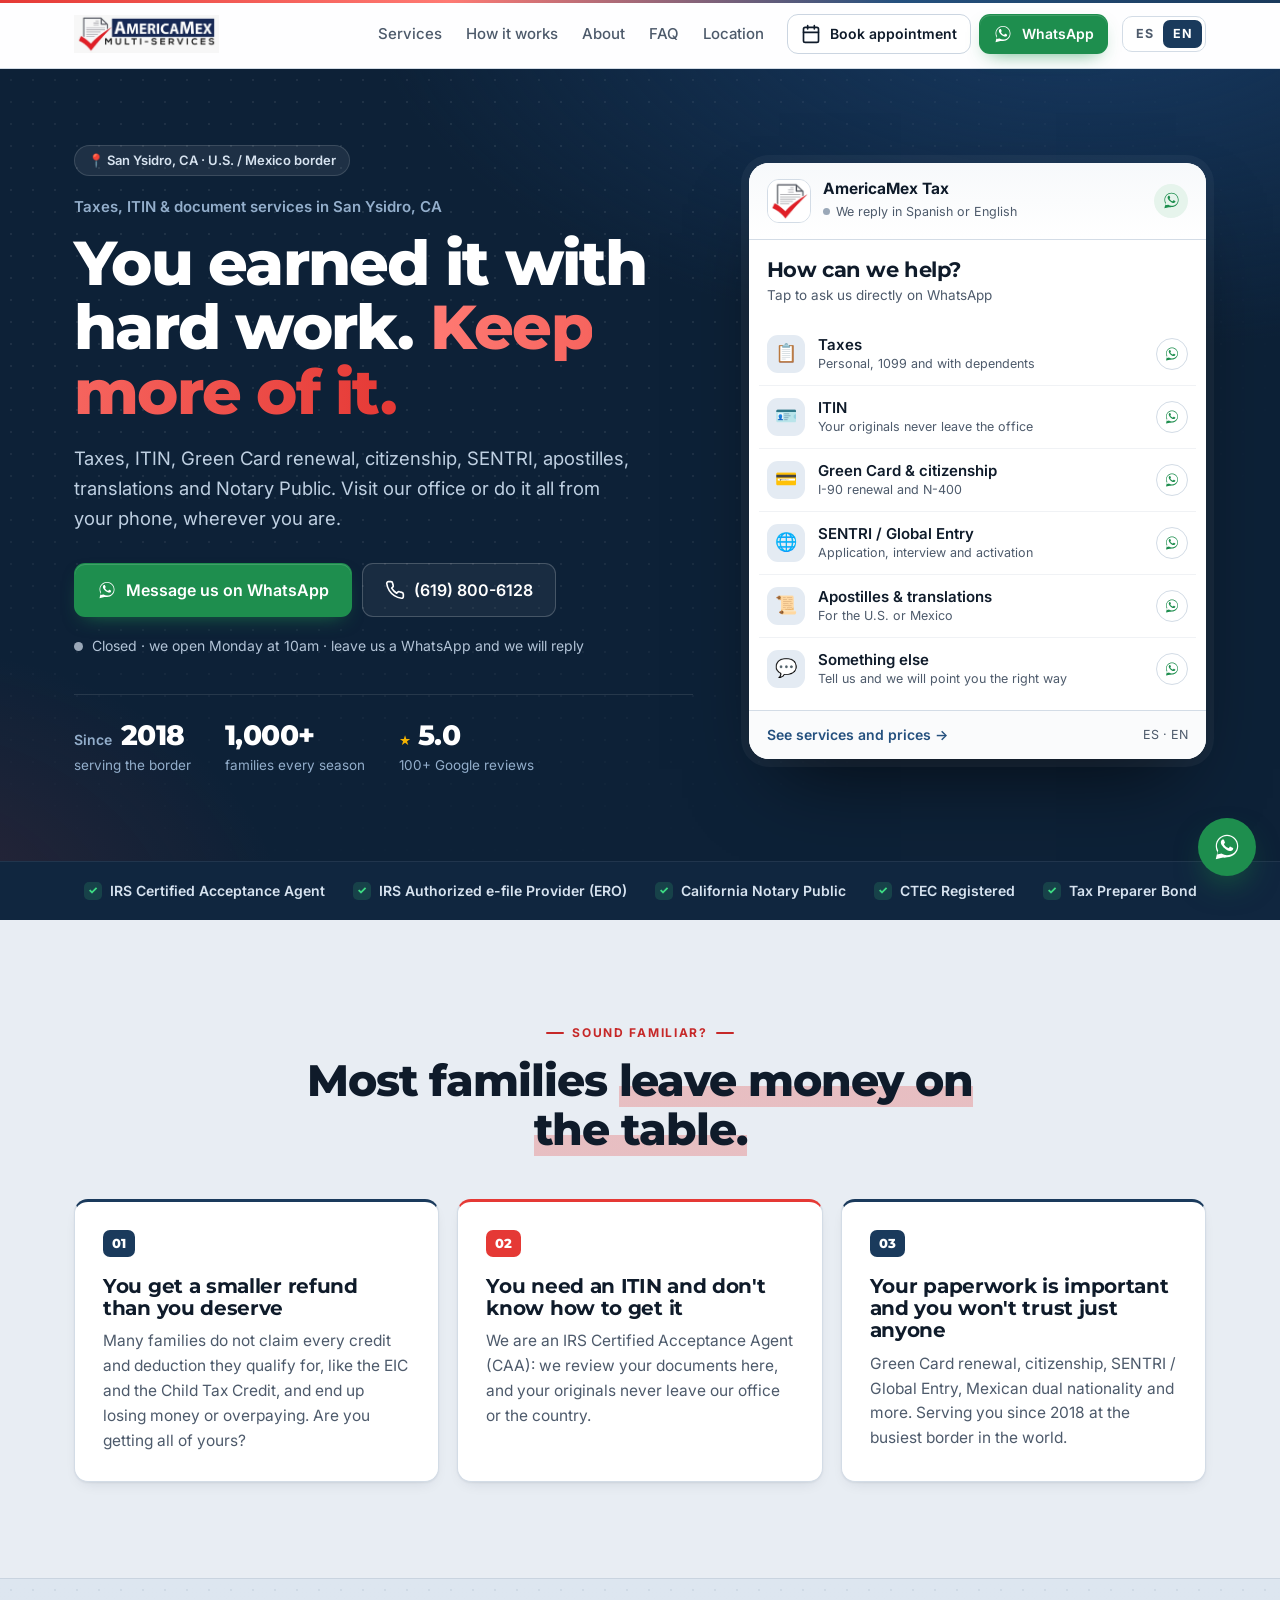
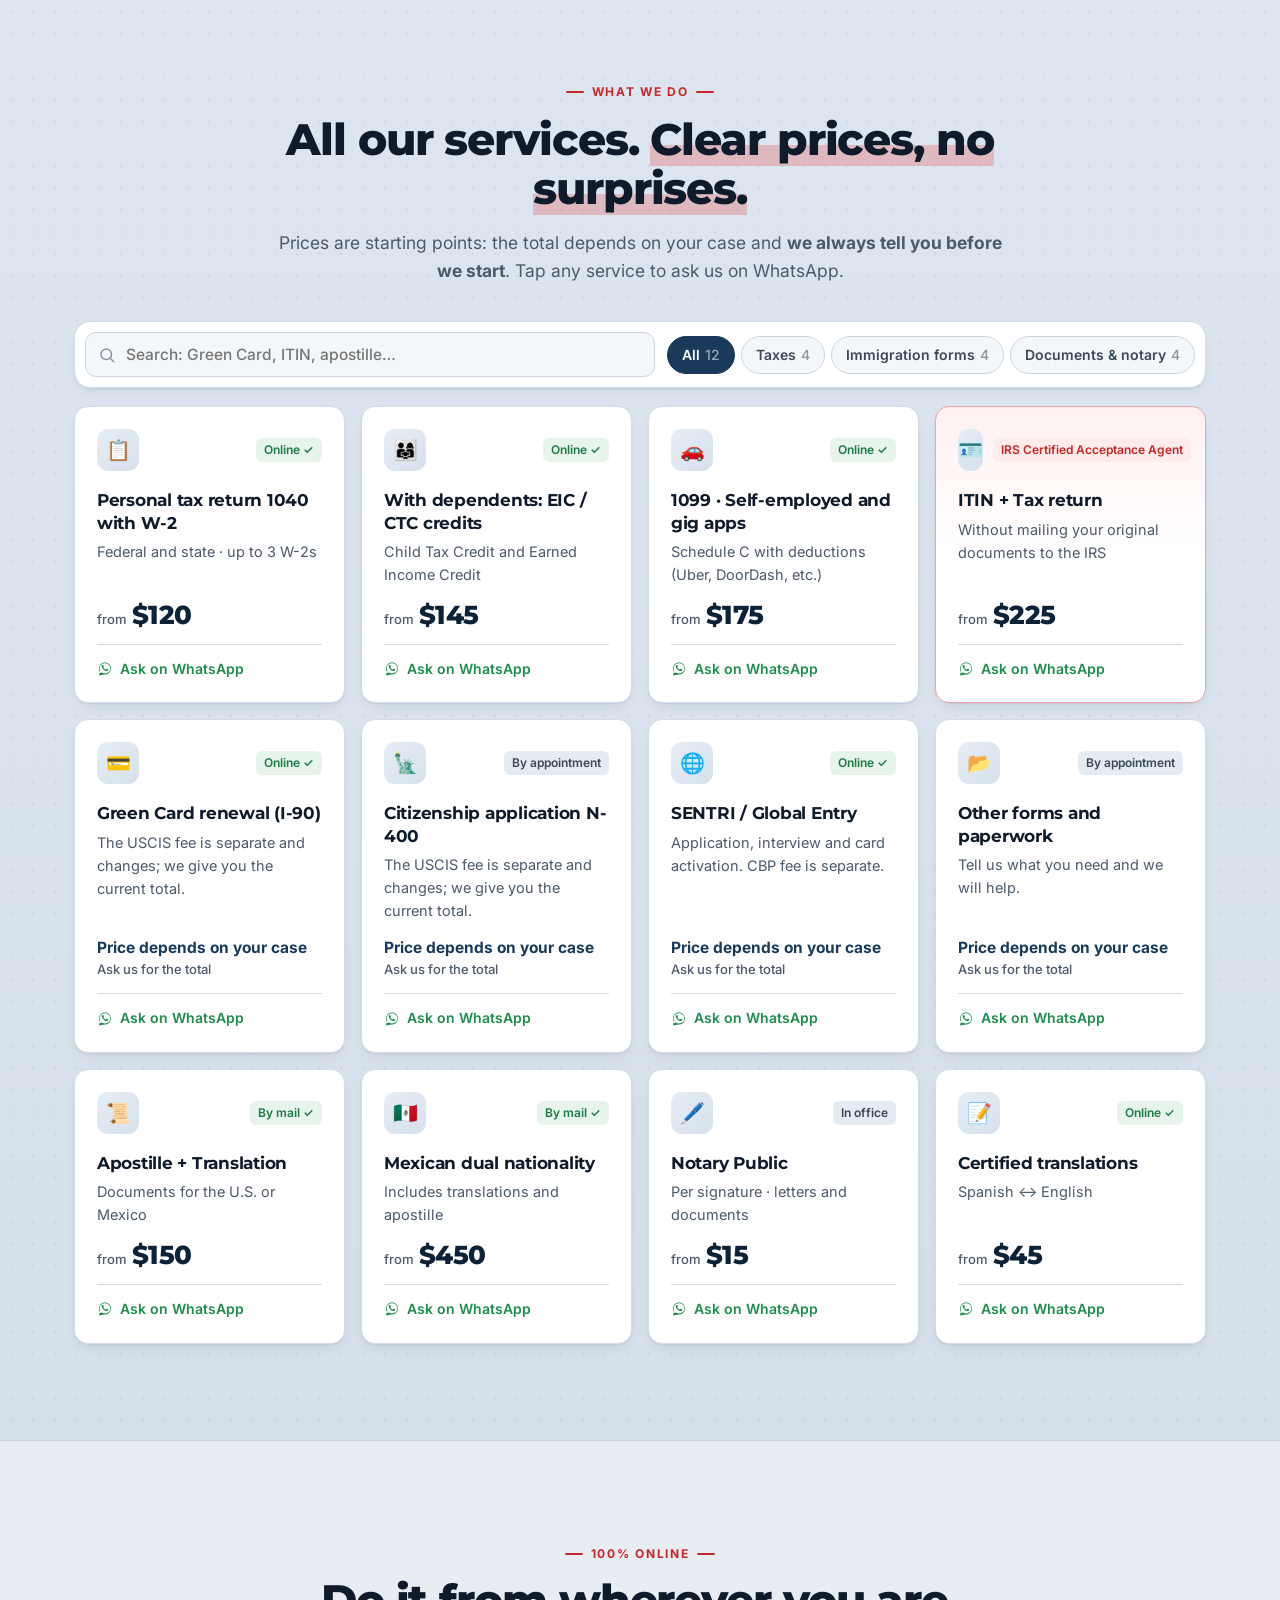
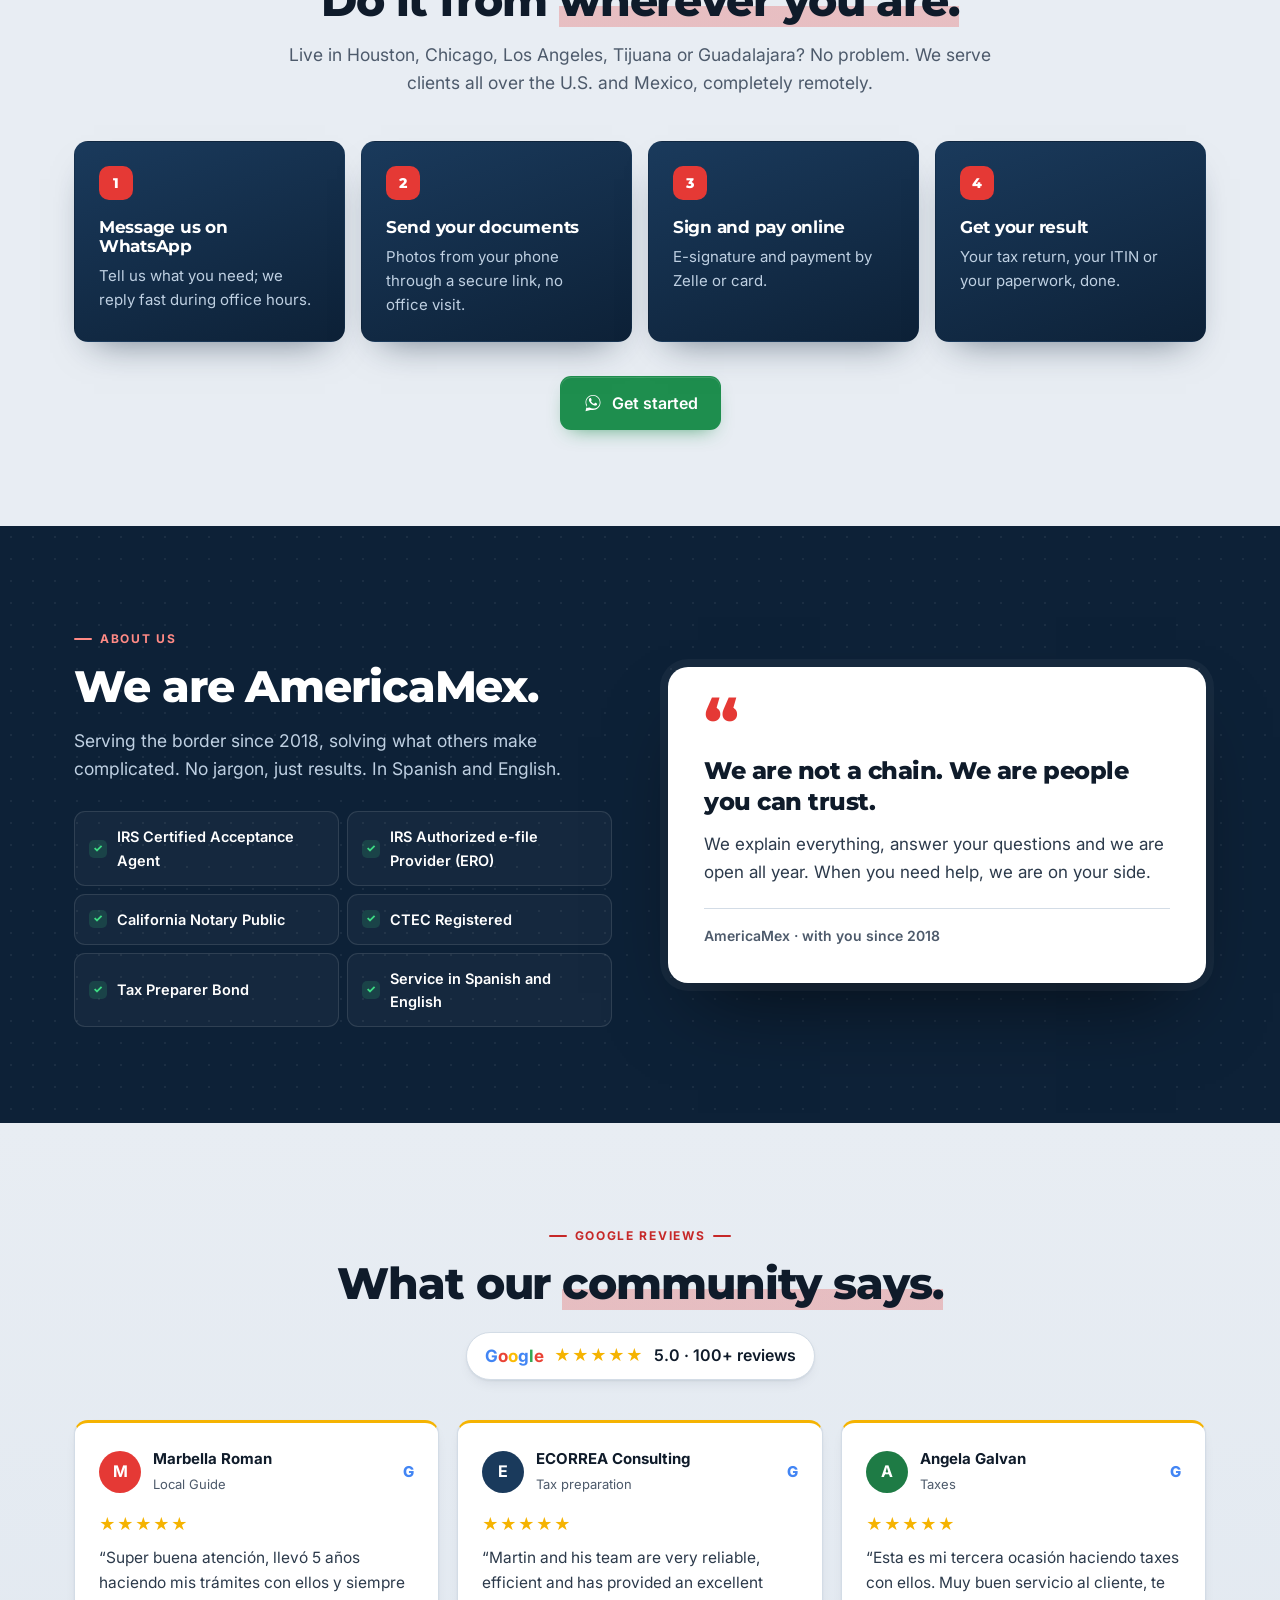
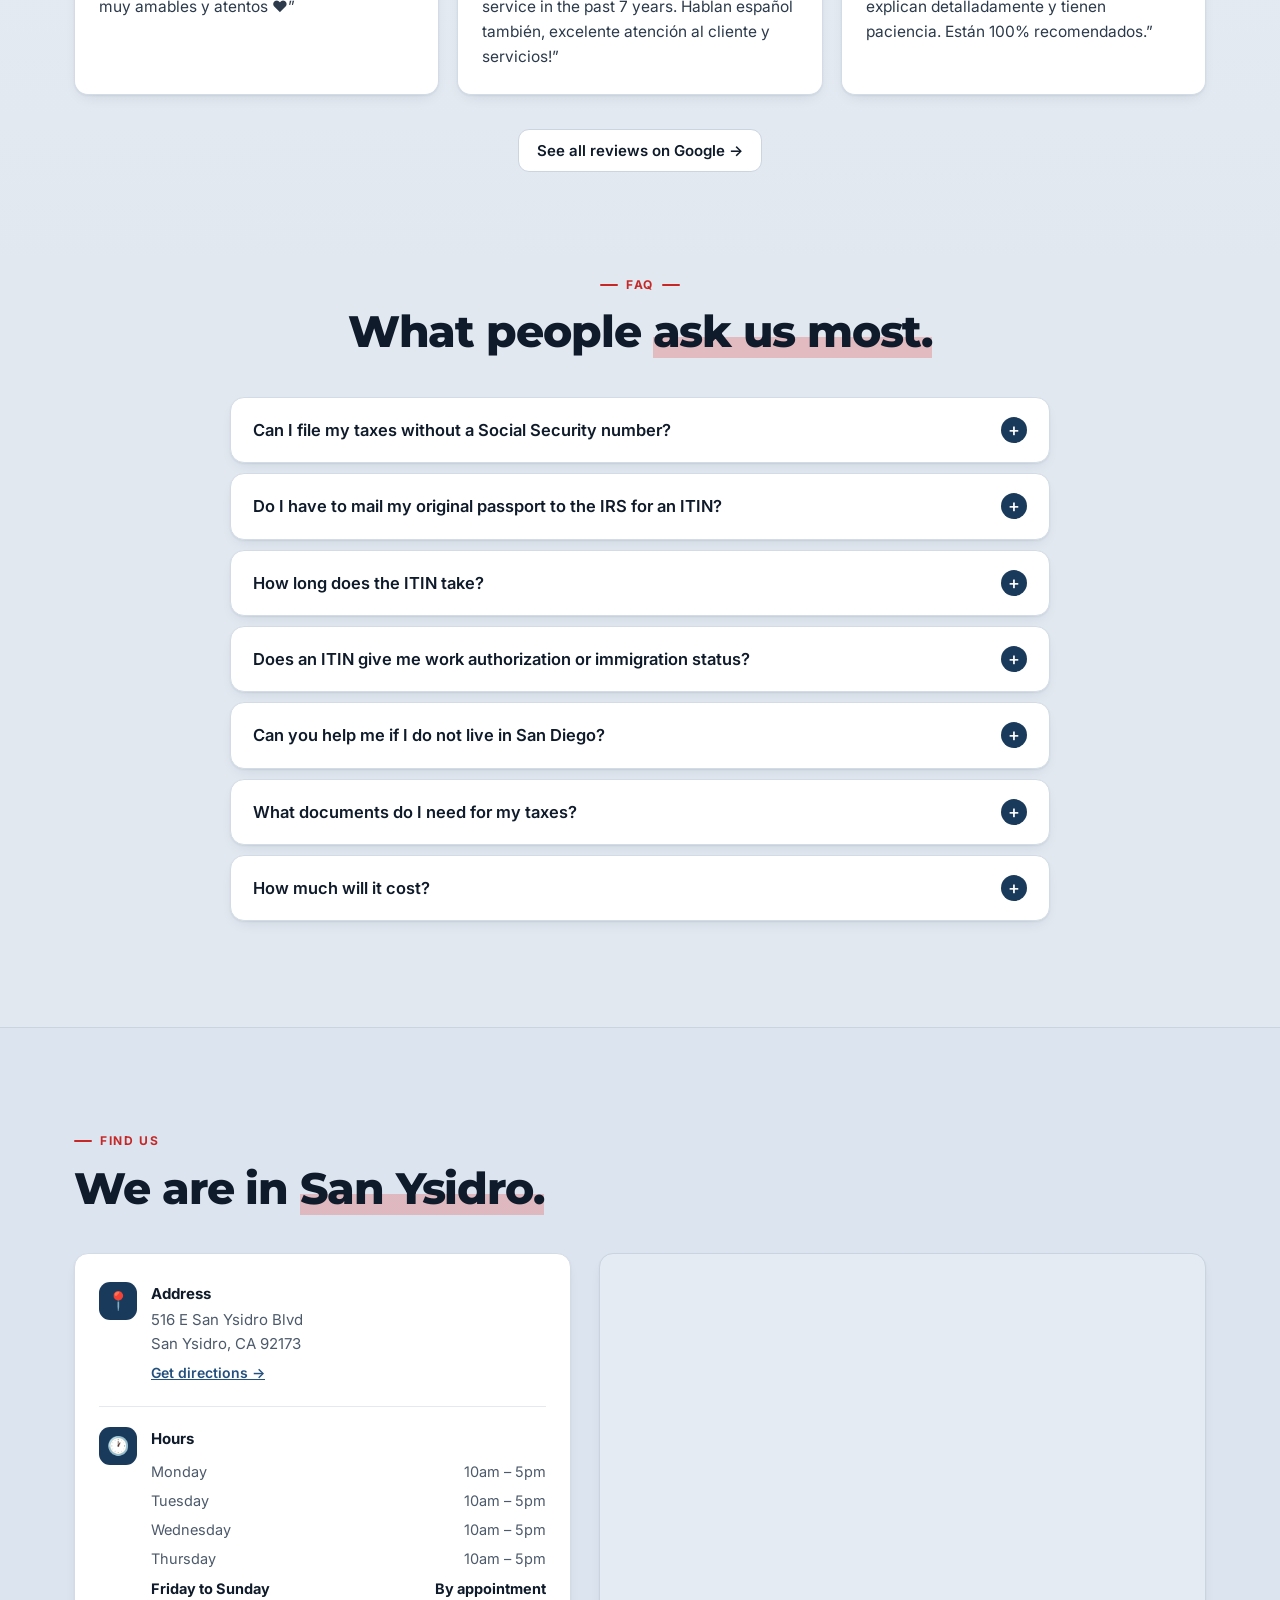
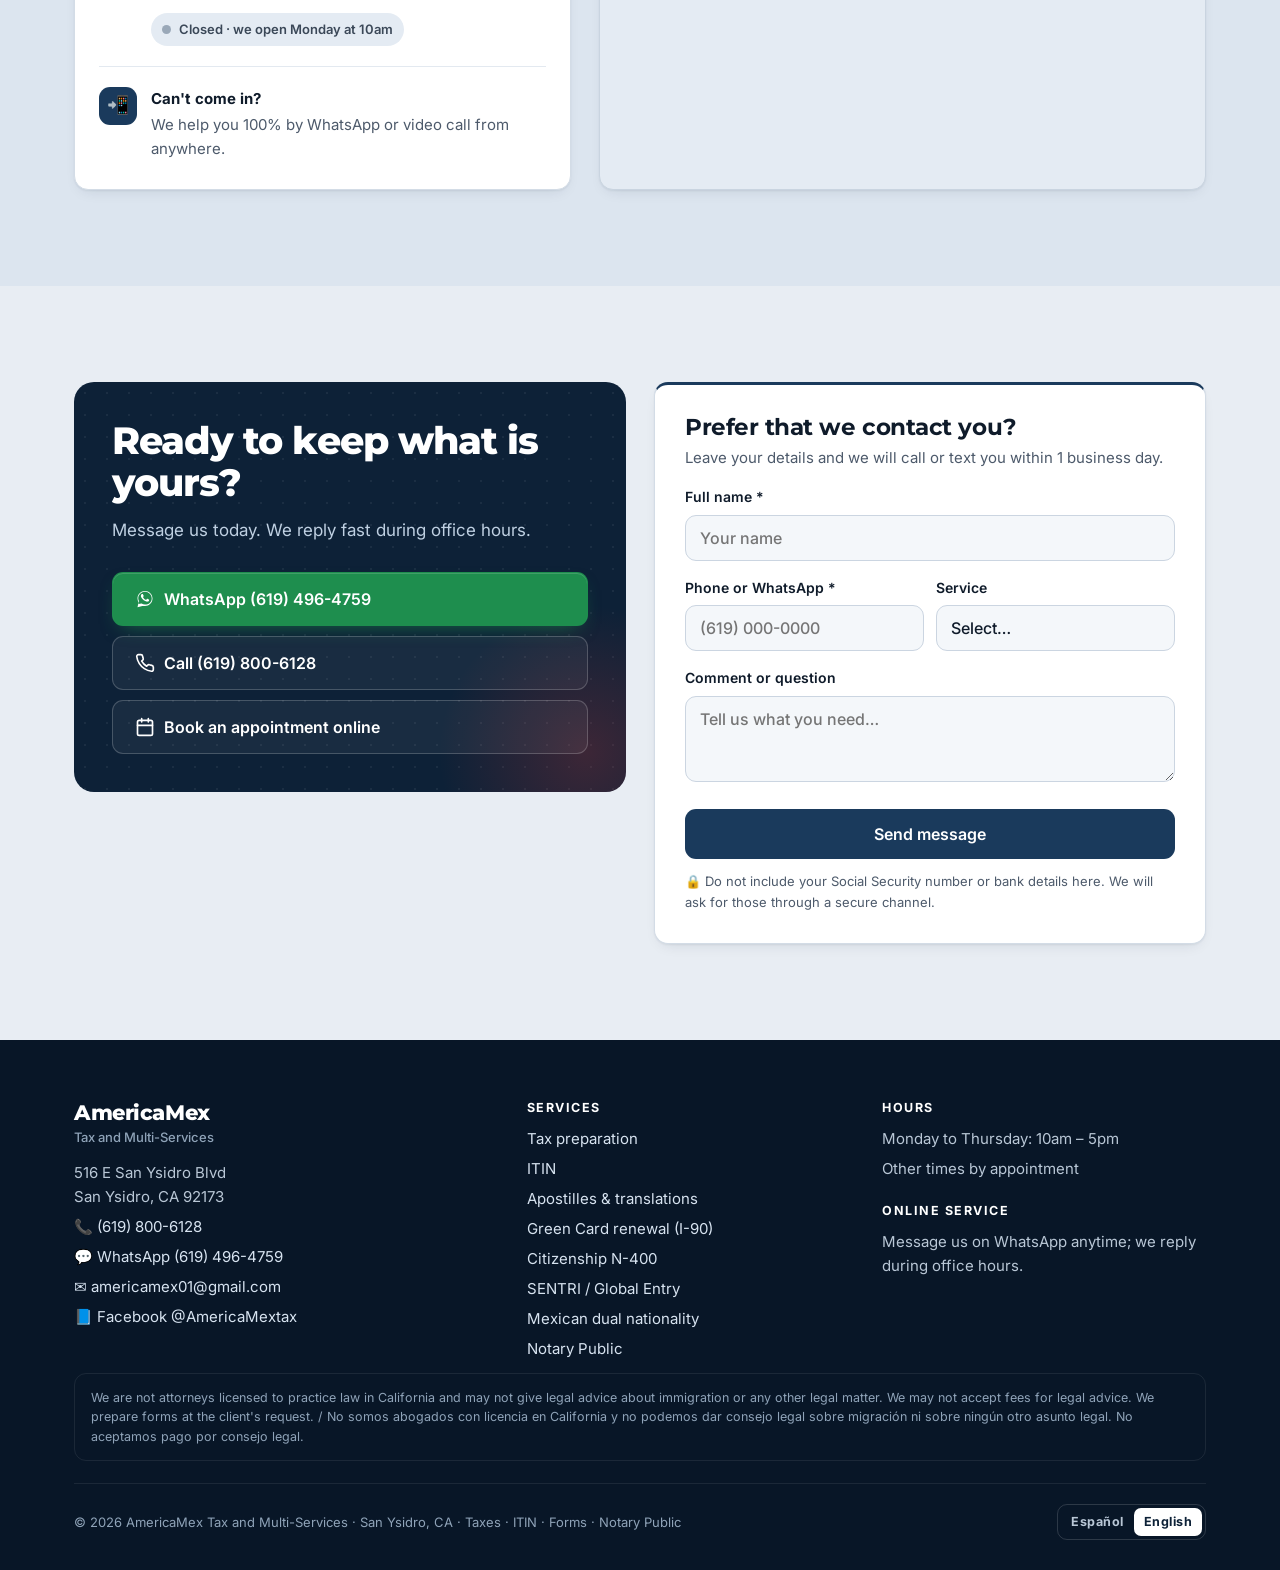
==== commit 252dea37: "Add files via upload" ====
--- a/en/index.html
+++ b/en/index.html
@@ -687,6 +687,74 @@
 }
 @media (prefers-reduced-motion:reduce){*{transition:none!important;animation:none!important;scroll-behavior:auto!important}.js .rv{opacity:1;transform:none}}
 
+/* ═════════ v3b · Más contraste ═════════ */
+:root{--bg:#E8EDF3; --line:#D3DCE6; --soft:#E4EBF3; --muted:#4D5A6B; --ink:#0F1B2A; --tint:#DCE5EF;
+  --shadow:0 1px 2px rgba(13,33,55,.06),0 14px 34px -16px rgba(13,33,55,.28);
+  --lift:0 1px 2px rgba(13,33,55,.06),0 6px 16px -8px rgba(13,33,55,.16)}
+body{background:var(--bg)}
+.card{border-color:var(--line);box-shadow:var(--lift)}
+
+/* encabezado: línea de marca arriba */
+.site-header{background:rgba(255,255,255,.94);border-bottom-color:var(--line)}
+.site-header::before{content:"";position:absolute;left:0;right:0;top:0;height:3px;background:linear-gradient(90deg,var(--red),#FF7A73 35%,var(--navy2) 70%,var(--navy))}
+
+/* franja de credenciales en azul, pegada a la portada */
+.trust{background:#10263F;border-bottom:0;border-top:1px solid rgba(255,255,255,.07)}
+.trust li{color:#D7E3F0}
+.trust .ck{background:rgba(61,220,132,.16);color:#3DDC84}
+
+/* problema */
+#problema{background:var(--bg)}
+.pcard{border-top:3px solid var(--navy)}
+.pnum{background:var(--navy);color:#fff}
+.pcard:nth-child(2){border-top-color:var(--red)}
+.pcard:nth-child(2) .pnum{background:var(--red)}
+
+/* servicios sobre fondo con tinta y puntitos */
+.services{background:radial-gradient(rgba(26,58,92,.07) 1px,transparent 1px) 0 0/22px 22px,linear-gradient(180deg,#DDE6F0,#D5DFEA);border-color:#C9D4E0}
+.toolbar{background:#fff;border-color:var(--line);box-shadow:var(--lift)}
+.search input{background:#F4F7FA;border-color:#CBD5E1}
+.chip{background:#F4F7FA;border-color:#CBD5E1;color:#3B4858}
+.scard{background:#fff}
+.scard .sico{background:linear-gradient(135deg,#E6EDF5,#D6E1ED)}
+.scard.feat{background:linear-gradient(180deg,#FFF1F0,#fff 50%);border-color:#EFA3A0}
+.sprice{color:var(--navy-d)}
+
+/* cómo funciona: tarjetas azules */
+#como-funciona{background:var(--bg)}
+.step{background:linear-gradient(160deg,var(--navy) 0%,var(--navy-d) 100%);border-color:transparent;color:#fff;box-shadow:0 18px 36px -20px rgba(13,33,55,.6)}
+.step::before{background:var(--red);color:#fff}
+.step h3{color:#fff}
+.step p{color:#BFD0E2}
+
+/* reseñas y preguntas */
+#resenas{background:linear-gradient(180deg,var(--bg),#E1E8F0)}
+#preguntas{background:#E1E8F0}
+.rev{border-top:3px solid var(--gold)}
+.gbar{border-color:var(--line);box-shadow:var(--lift)}
+.faq-list details{border-color:var(--line);box-shadow:var(--lift)}
+.faq-list summary::after{width:26px;height:26px;border-radius:50%;background:var(--navy);color:#fff;display:grid;place-items:center;font-size:18px}
+.faq-list details[open]{border-color:#B8C5D4}
+.faq-list details[open] summary::after{background:var(--red)}
+
+/* ubicación */
+.loc{background:var(--tint);border-top:1px solid #C9D4E0}
+.map{border-color:#C9D4E0;box-shadow:var(--lift)}
+.irow{border-bottom-color:#E3E9F0}
+.irow .qi{background:var(--navy);filter:none}
+
+/* contacto */
+#contacto{background:var(--bg)}
+.fg input,.fg select,.fg textarea{background:#F4F7FA;border-color:#CBD5E1}
+.fg input:focus,.fg select:focus,.fg textarea:focus{background:#fff}
+.form{border-top:3px solid var(--navy)}
+
+/* textos un poco más firmes */
+.sec-h p,.pcard p,.scard p,.faq-list details p,.irow p{color:var(--muted)}
+.mark{background:linear-gradient(transparent 62%,rgba(229,57,53,.26) 62%)}
+.btn-line{border-color:#CBD5E1}
+.mbar{border-top-color:#C9D4E0}
+
   </style>
 </head>
 <body>
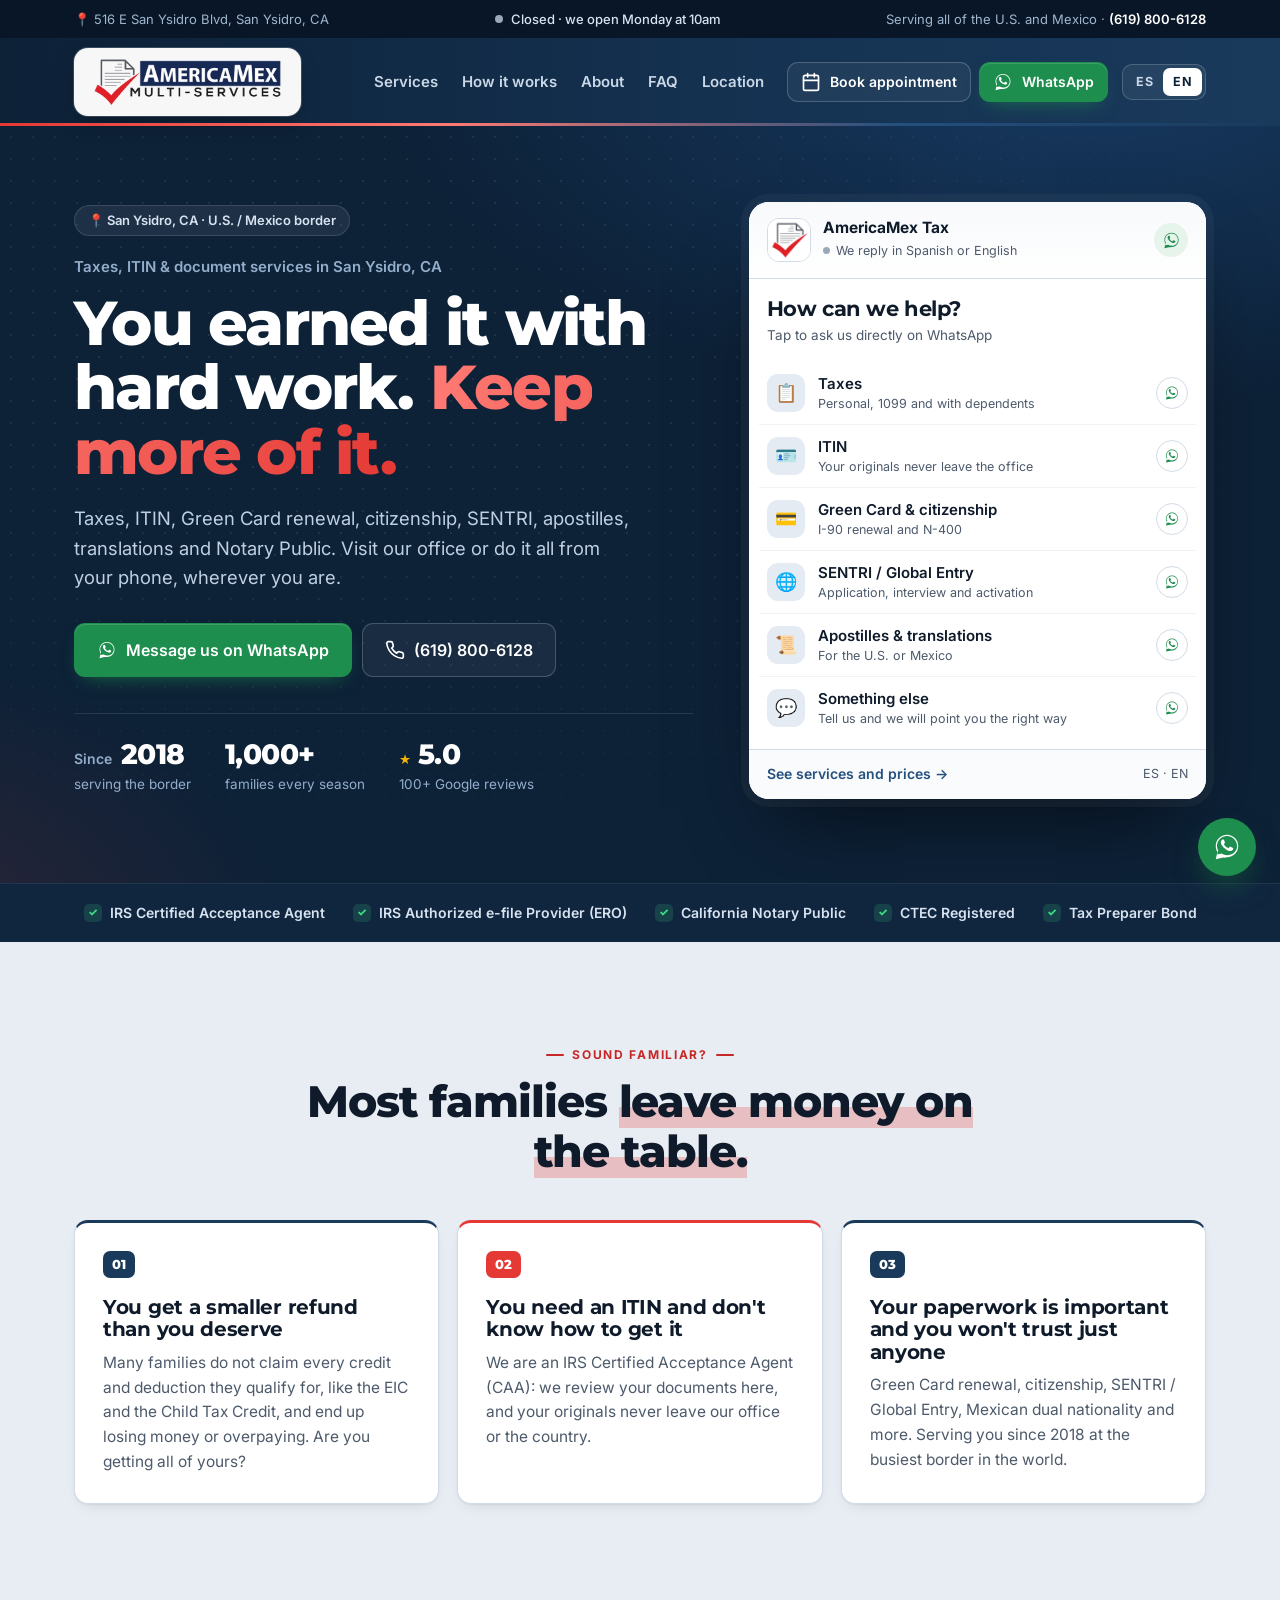
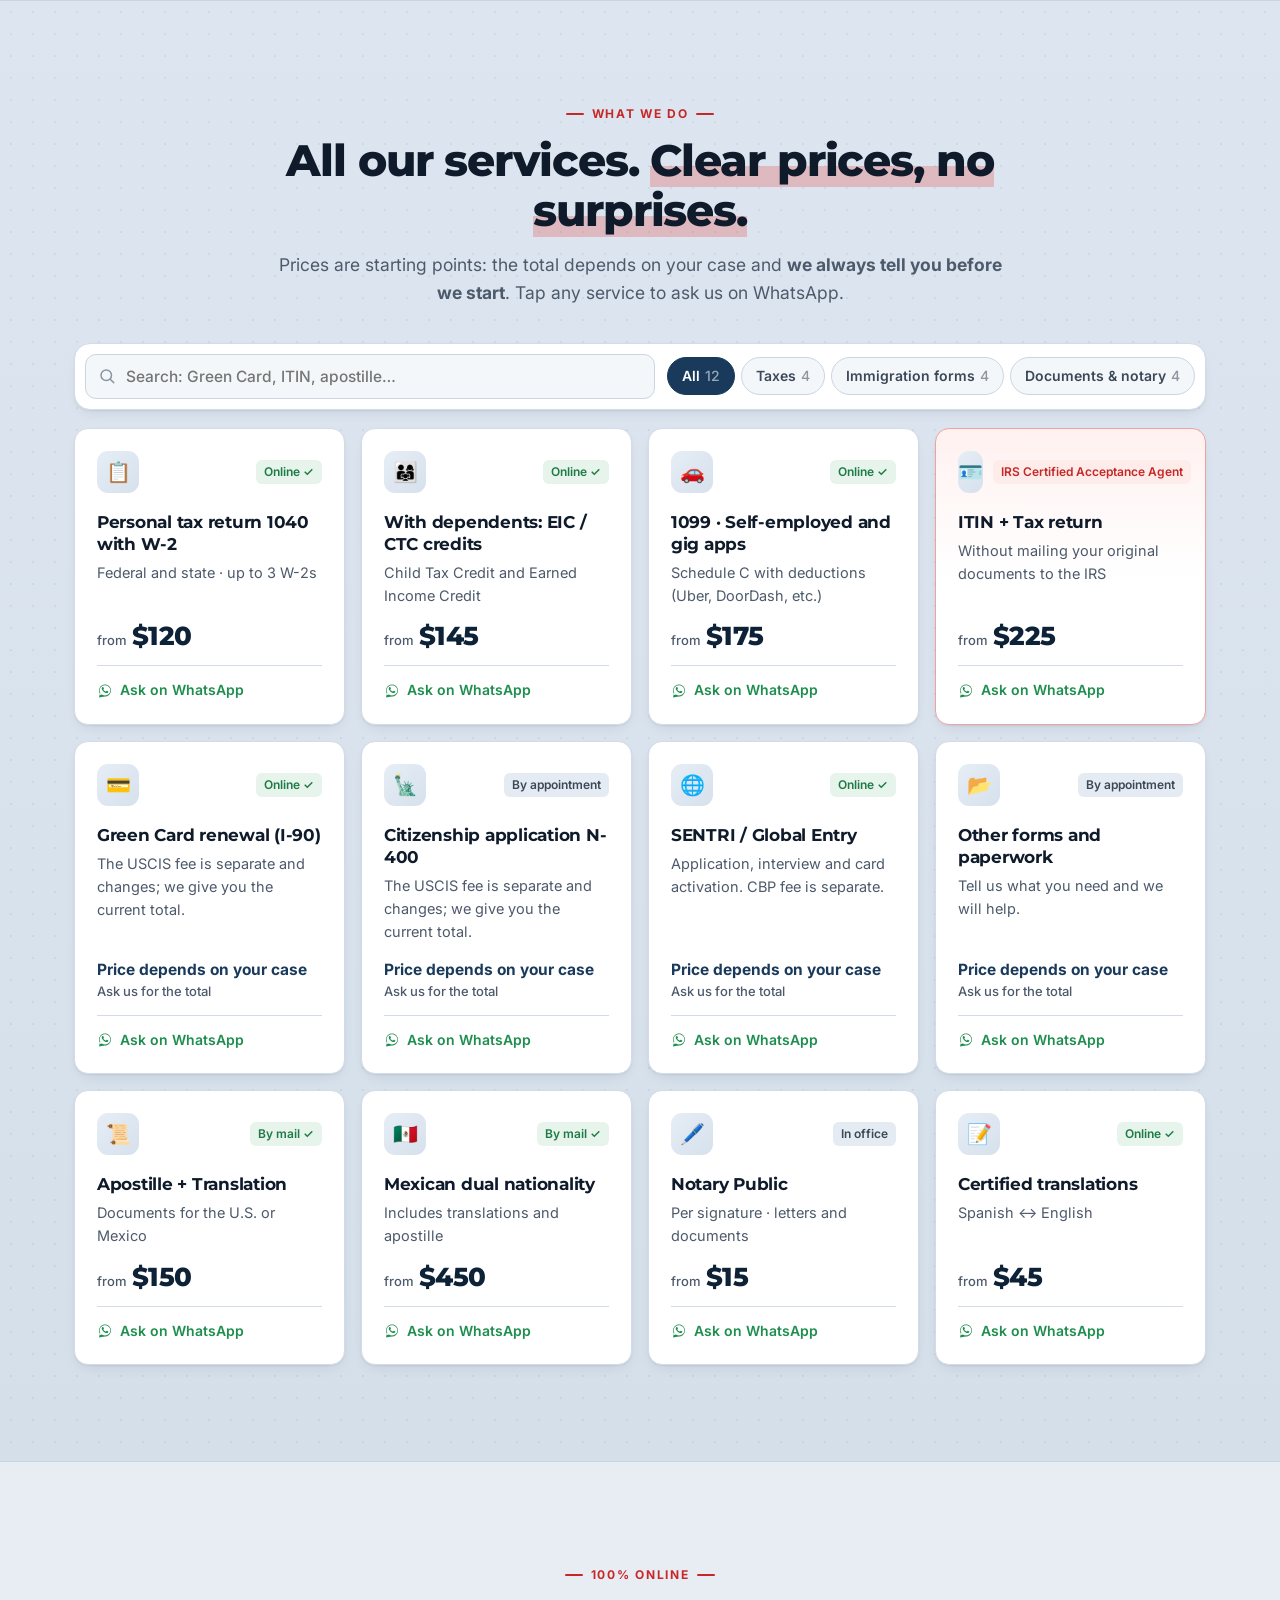
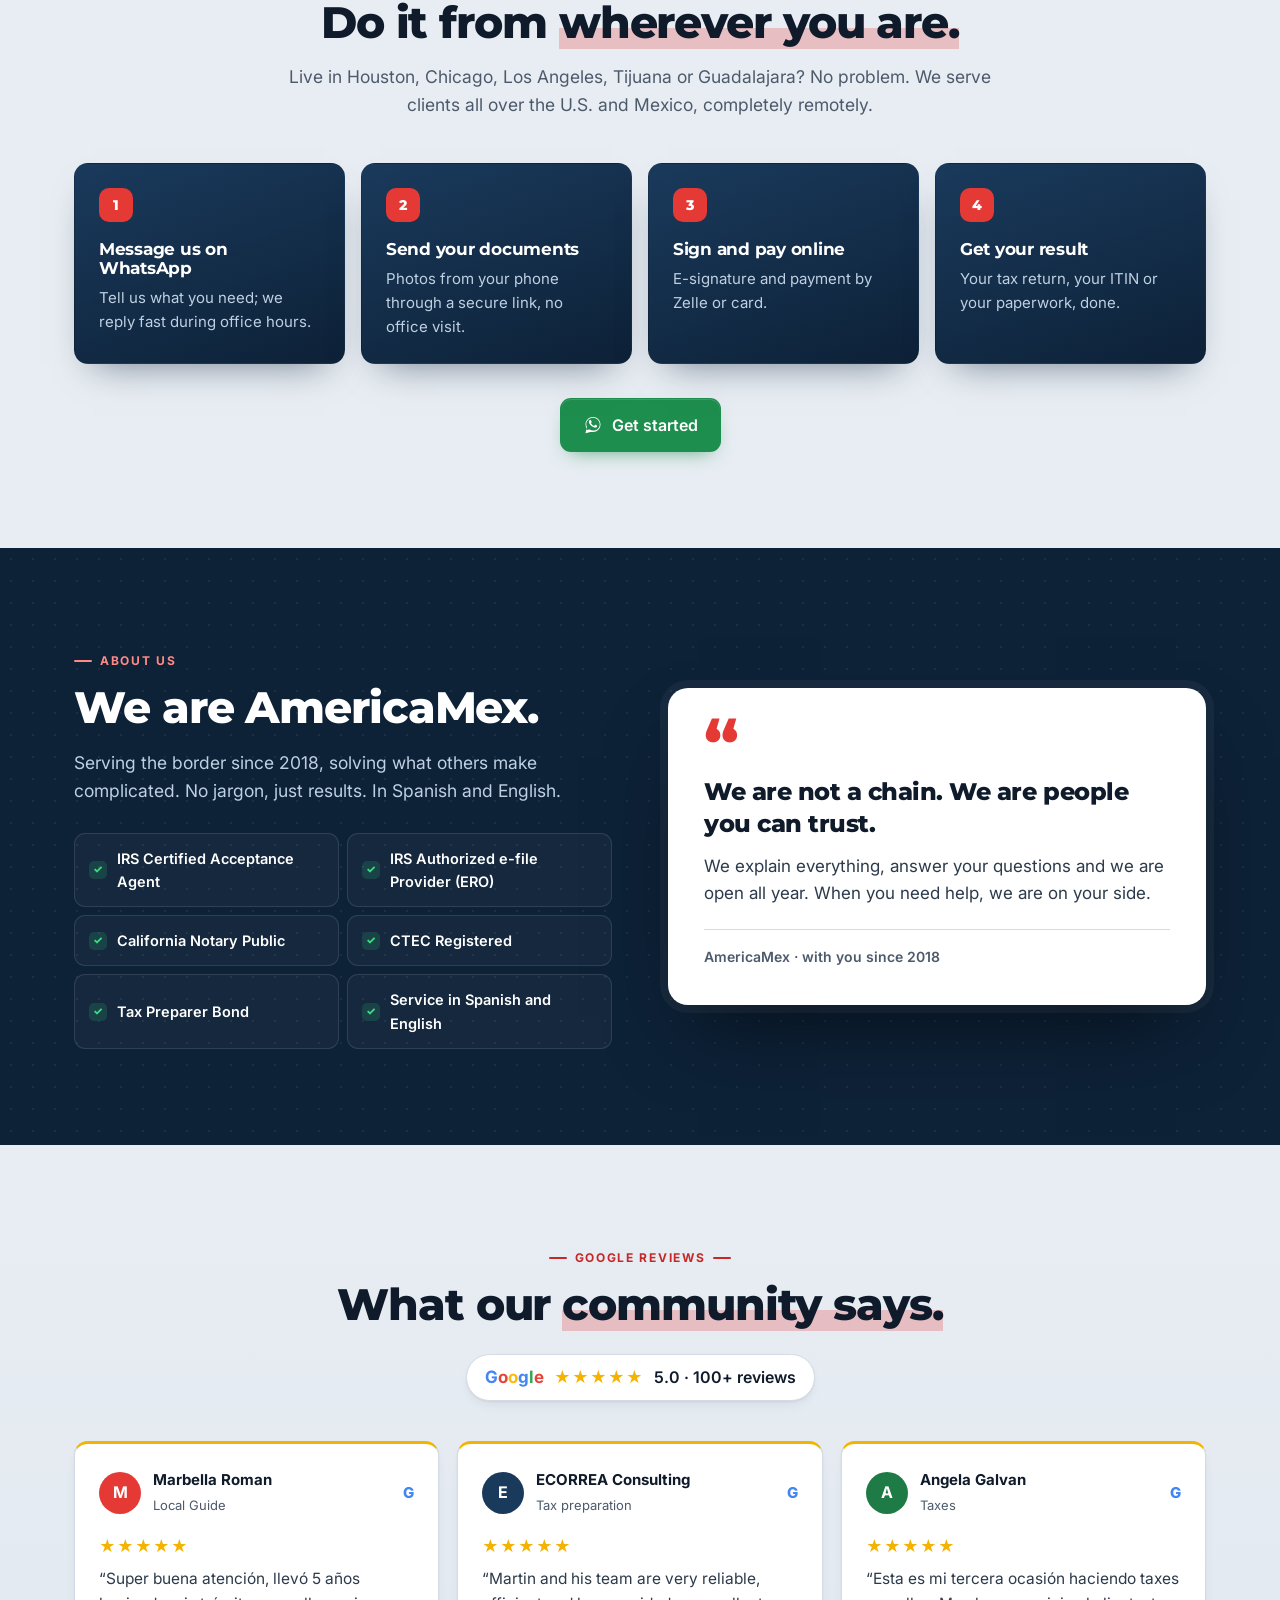
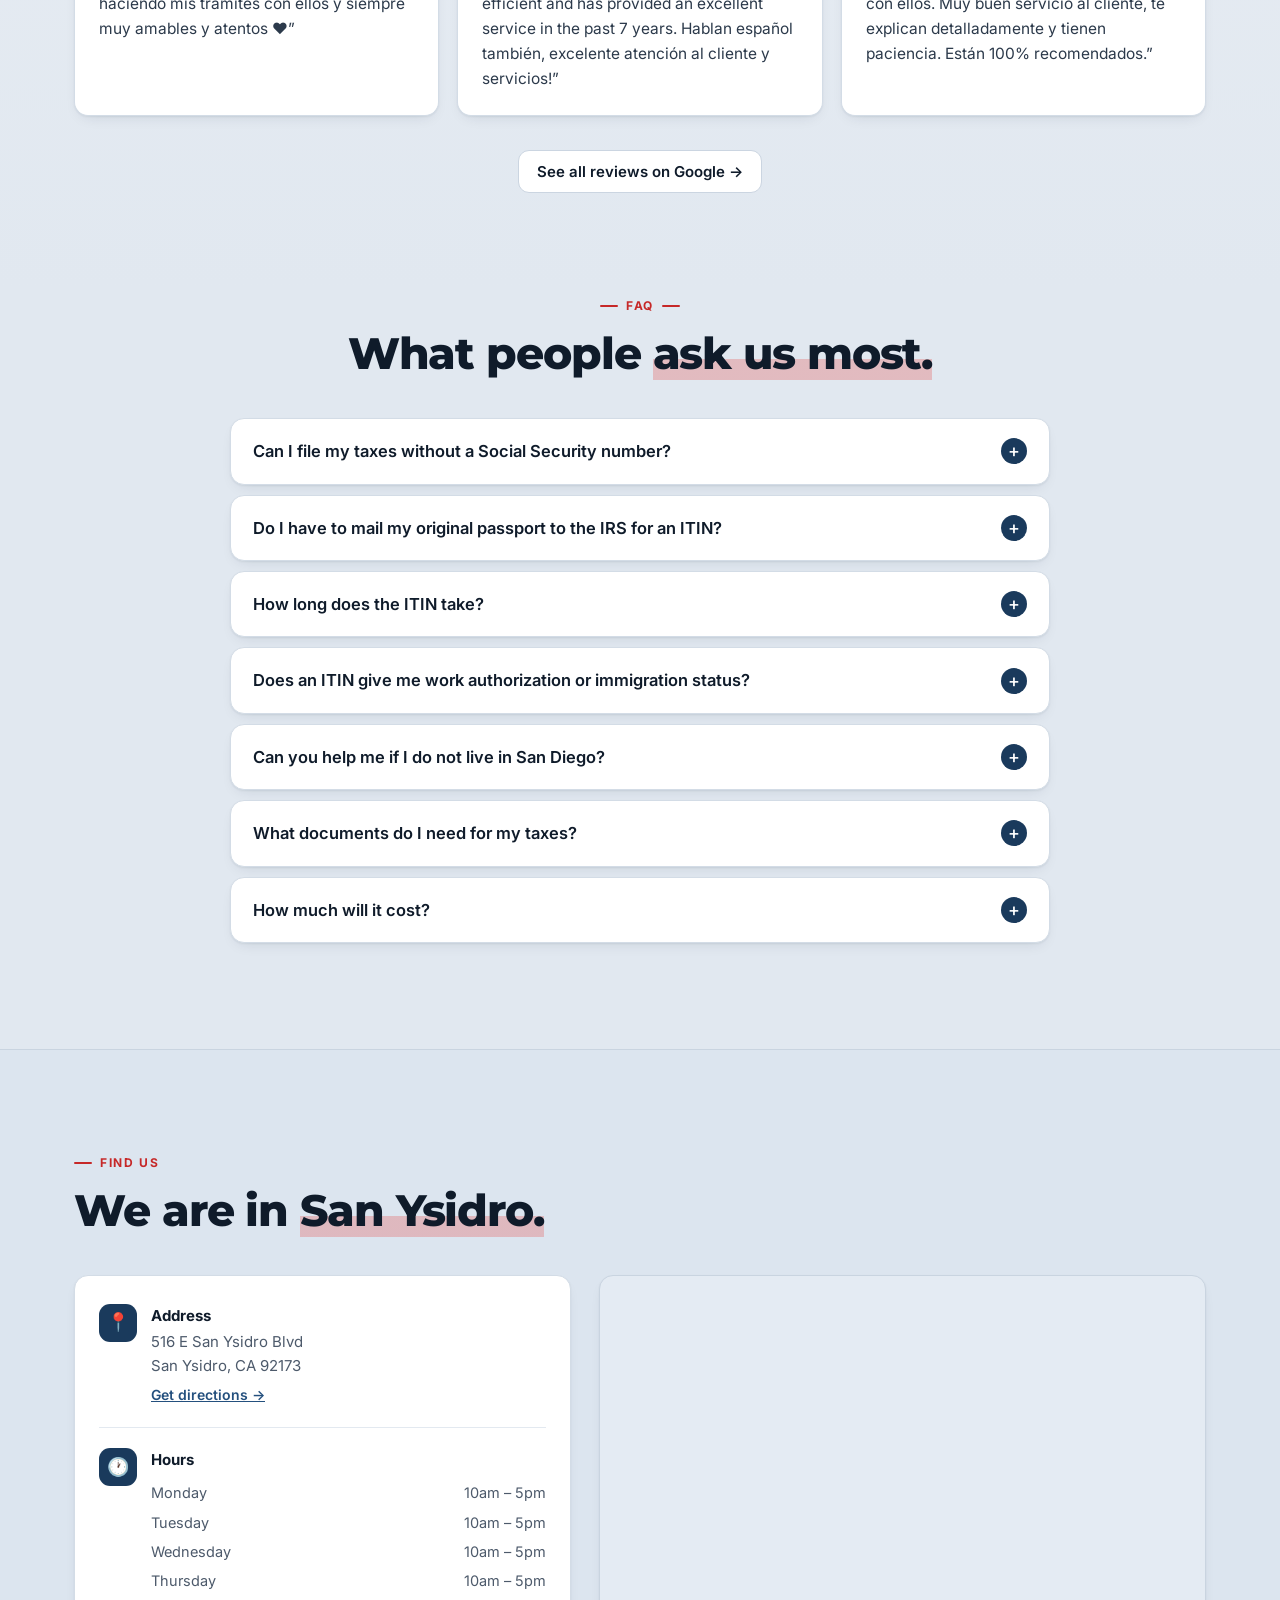
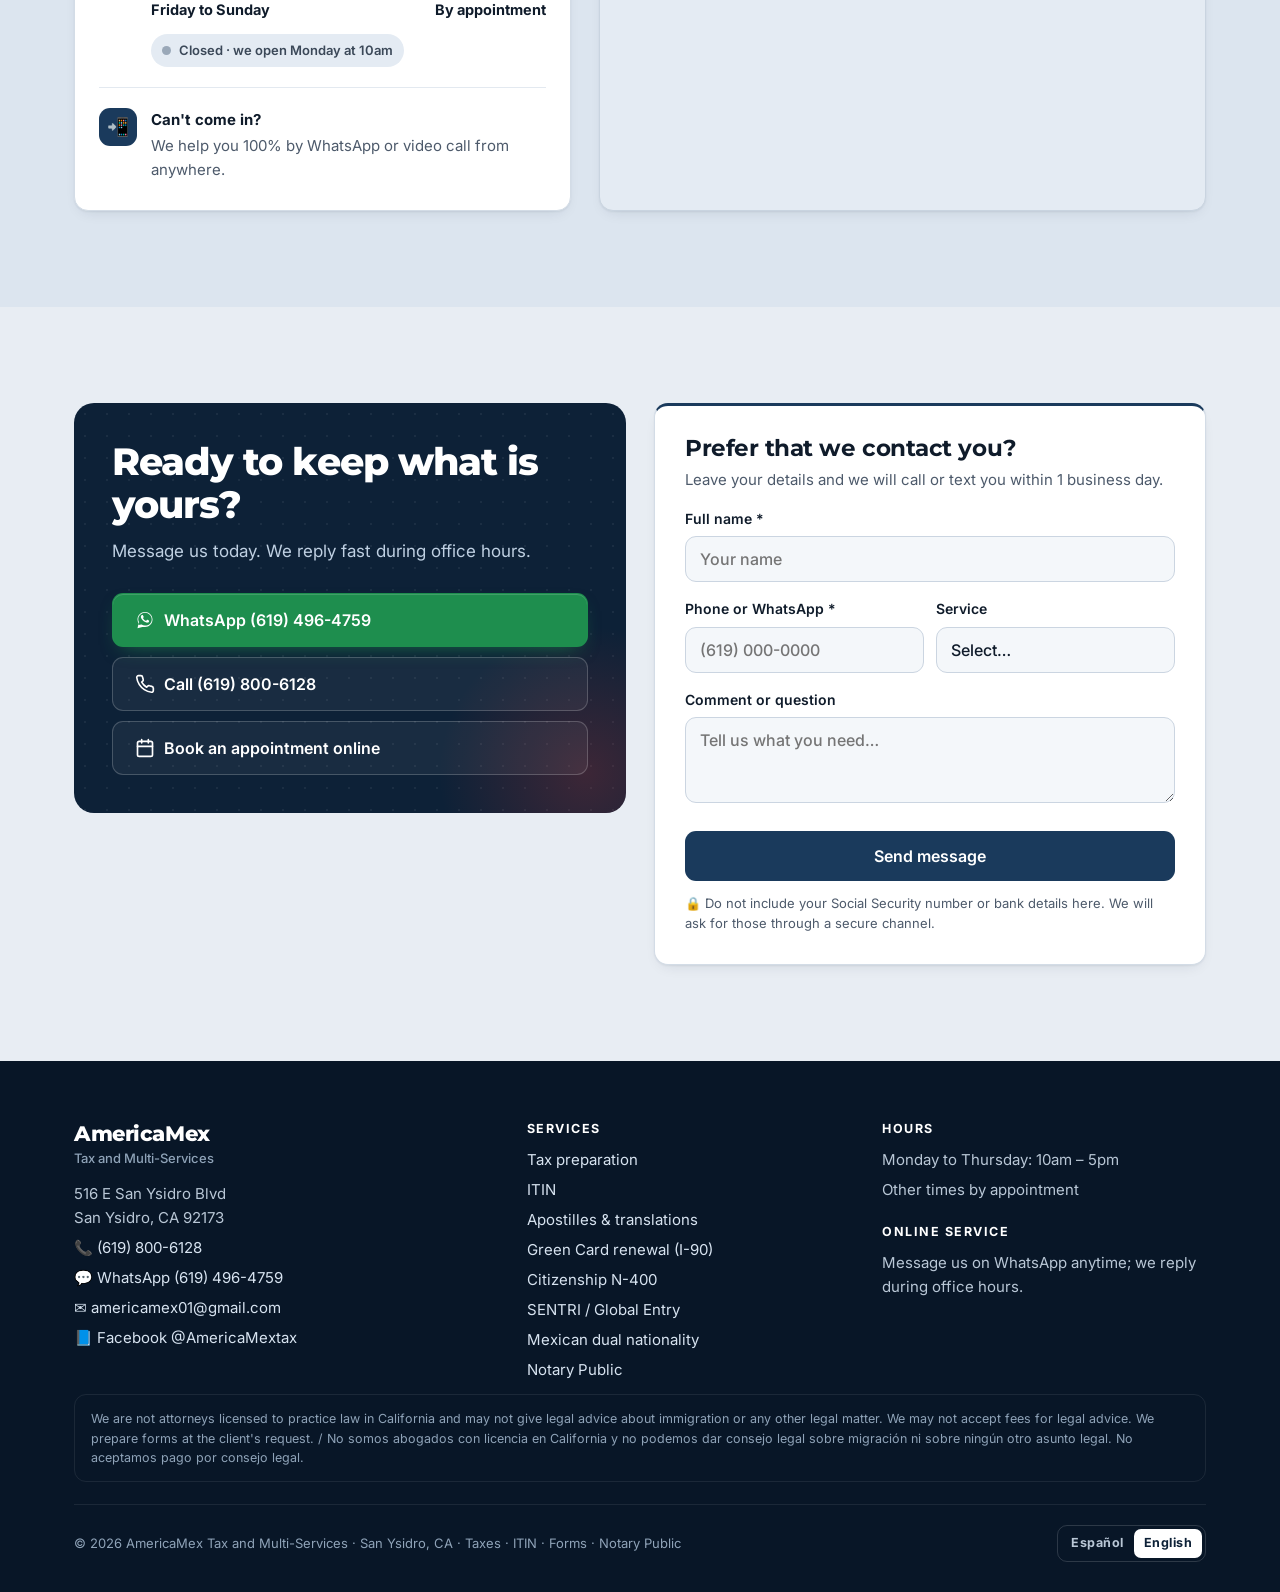
==== commit 49bb3cef: "Add files via upload" ====
--- a/en/index.html
+++ b/en/index.html
@@ -646,7 +646,7 @@
 .js .rv.in{opacity:1;transform:none}
 
 /* Responsivo */
-@media (min-width:861px){.hb-cita{display:none}}
+@media (min-width:1061px){.hb-cita{display:none}}
 @media (max-width:1060px){.main-nav a.lk{padding:8px 8px;font-size:14.5px}}
 @media (max-width:980px){
   .hero-inner{grid-template-columns:1fr;gap:40px;padding:56px 24px 64px}
@@ -656,7 +656,7 @@
   .reviews,.grid3{grid-template-columns:1fr}
   .fgrid{grid-template-columns:1fr 1fr}
 }
-@media (max-width:860px){
+@media (max-width:1060px){
   .nav-toggle{display:flex}
   .main-nav{position:fixed;left:0;right:0;top:68px;background:#fff;border-bottom:1px solid var(--line);box-shadow:0 18px 30px -18px rgba(16,24,40,.35);padding:10px 16px 18px;display:none;max-height:calc(100vh - 68px);overflow:auto}
   .main-nav.open{display:block}
@@ -755,6 +755,49 @@
 .btn-line{border-color:#CBD5E1}
 .mbar{border-top-color:#C9D4E0}
 
+/* ═════════ v3c · Encabezado bold ═════════ */
+.topbar{background:#081627;color:#9FB6CE;font-size:13px}
+.topbar-in{display:flex;align-items:center;justify-content:space-between;gap:16px;height:38px}
+.topbar a{color:#fff;font-weight:600;text-decoration:none}
+.topbar a:hover{text-decoration:underline}
+.tb-st{display:inline-flex;align-items:center;gap:8px;color:#D7E3F0;font-weight:500}
+.tb-st .dot{width:8px;height:8px}
+.site-header{background:linear-gradient(90deg,#0D2137 0%,#143150 55%,#1A3A5C 100%);border-bottom:0;backdrop-filter:none;-webkit-backdrop-filter:none}
+.site-header::before{top:auto;bottom:0;height:3px}
+.site-header.scrolled{box-shadow:0 10px 30px -14px rgba(0,0,0,.55)}
+.header-inner{height:88px}
+.logo-plate{display:inline-flex;align-items:center;background:#F7F7F7;border-radius:14px;padding:8px 14px;box-shadow:0 0 0 1px rgba(255,255,255,.18),0 10px 24px -10px rgba(0,0,0,.55);transition:transform .2s var(--ease)}
+.logo-wrap:hover .logo-plate{transform:translateY(-1px)}
+.logo-img{height:52px}
+.main-nav a.lk{color:#C9D7E6;font-weight:600;position:relative}
+.main-nav a.lk:hover{color:#fff;background:rgba(255,255,255,.08)}
+.main-nav a.lk::after{content:"";position:absolute;left:11px;right:11px;bottom:3px;height:2px;border-radius:2px;background:var(--red);transform:scaleX(0);transition:transform .2s var(--ease)}
+.main-nav a.lk:hover::after{transform:scaleX(1)}
+.site-header .lang{background:rgba(255,255,255,.06);border-color:rgba(255,255,255,.18)}
+.site-header .lang a{color:#C9D7E6}
+.site-header .lang a[aria-current]{background:#fff;color:var(--navy-d)}
+.site-header .lang a:not([aria-current]):hover{background:rgba(255,255,255,.1);color:#fff}
+.nav-toggle{background:rgba(255,255,255,.06);border-color:rgba(255,255,255,.2)}
+.nav-toggle span{background:#fff}
+html{scroll-padding-top:100px}
+@media (max-width:980px){.tb-r{display:none}}
+@media (max-width:1060px){
+  .main-nav{top:88px;background:#0D2137;border-bottom:3px solid var(--red);max-height:calc(100vh - 88px)}
+  .main-nav a.lk::after{display:none}
+  .main-nav .acts .btn-ghost{border-color:rgba(255,255,255,.25)}
+}
+@media (max-width:640px){
+  .topbar{display:none}
+  .header-inner{height:74px}
+  .main-nav{top:74px;max-height:calc(100vh - 74px)}
+  .logo-plate{padding:6px 10px;border-radius:12px}
+  .logo-img{height:40px}
+  html{scroll-padding-top:84px}
+}
+.main-nav a.lk{white-space:nowrap}
+@media (min-width:1061px) and (max-width:1240px){.main-nav li.opt{display:none}}
+@media (min-width:641px){.hero .status{display:none}}
+
   </style>
 </head>
 <body>
@@ -768,23 +811,31 @@
 
   <a class="skip-link" href="#main">Skip to content</a>
 
+  <div class="topbar">
+    <div class="container topbar-in">
+      <span>📍 516 E San Ysidro Blvd, San Ysidro, CA</span>
+      <span class="tb-st"><span class="dot" id="topDot"></span><span id="topStatus">Monday to Thursday, 10am to 5pm</span></span>
+      <span class="tb-r">Serving all of the U.S. and Mexico · <a href="tel:+16198006128">(619) 800-6128</a></span>
+    </div>
+  </div>
+
   <header class="site-header" id="siteHeader">
     <div class="container header-inner">
-      <a href="#top" class="logo-wrap" aria-label="AmericaMex Multi-Services, go to top">
+      <a href="#top" class="logo-wrap" aria-label="AmericaMex Multi-Services, go to top"><span class="logo-plate">
         <picture>
           <source srcset="../logo.webp" type="image/webp">
           <img src="../logo.png" alt="AmericaMex Multi-Services" class="logo-img" width="600" height="157" fetchpriority="high">
-        </picture>
+        </picture></span>
       </a>
       <nav class="main-nav" id="mainNav" aria-label="Main menu">
         <ul>
           <li><a class="lk" href="#servicios">Services</a></li>
-          <li><a class="lk" href="#como-funciona">How it works</a></li>
+          <li class="opt"><a class="lk" href="#como-funciona">How it works</a></li>
           <li><a class="lk" href="#nosotros">About</a></li>
           <li><a class="lk" href="#preguntas">FAQ</a></li>
           <li><a class="lk" href="#ubicacion">Location</a></li>
           <li class="acts">
-            <a href="https://cal.com/americamex-vv9s4r" target="_blank" rel="noopener" class="btn btn-line btn-sm"><svg class="ico" aria-hidden="true"><use href="#i-cal"/></svg>Book appointment</a>
+            <a href="https://cal.com/americamex-vv9s4r" target="_blank" rel="noopener" class="btn btn-ghost btn-sm"><svg class="ico" aria-hidden="true"><use href="#i-cal"/></svg>Book appointment</a>
             <a href="https://wa.me/16194964759?text=Hi%2C%20I%20found%20you%20on%20your%20website%20and%20would%20like%20information." target="_blank" rel="noopener" class="btn btn-wa btn-sm"><svg class="ico" aria-hidden="true"><use href="#i-wa"/></svg>WhatsApp</a>
           </li>
         </ul>
@@ -1189,7 +1240,7 @@
     else if (dia >= 0 && dia <= 3) txt = TX.tomorrow;
     else txt = TX.monday;
     $('heroStatus').textContent = abierto ? txt : txt + TX.leave;
-    $('heroDot').classList.toggle('on', abierto); $('chatDot').classList.toggle('on', abierto);
+    $('heroDot').classList.toggle('on', abierto); $('topDot').classList.toggle('on', abierto); $('topStatus').textContent = txt; $('chatDot').classList.toggle('on', abierto);
     var ls = $('locStatus'); ls.classList.toggle('on', abierto); ls.querySelector('.dot').classList.toggle('on', abierto); ls.lastElementChild.textContent = txt;
     var fila = document.querySelector('#horas tr[data-d="' + (laboral ? dia : 5) + '"]'); if (fila) fila.className = 'today';
   } catch (e) { /* navegador viejo: se queda el horario fijo */ }
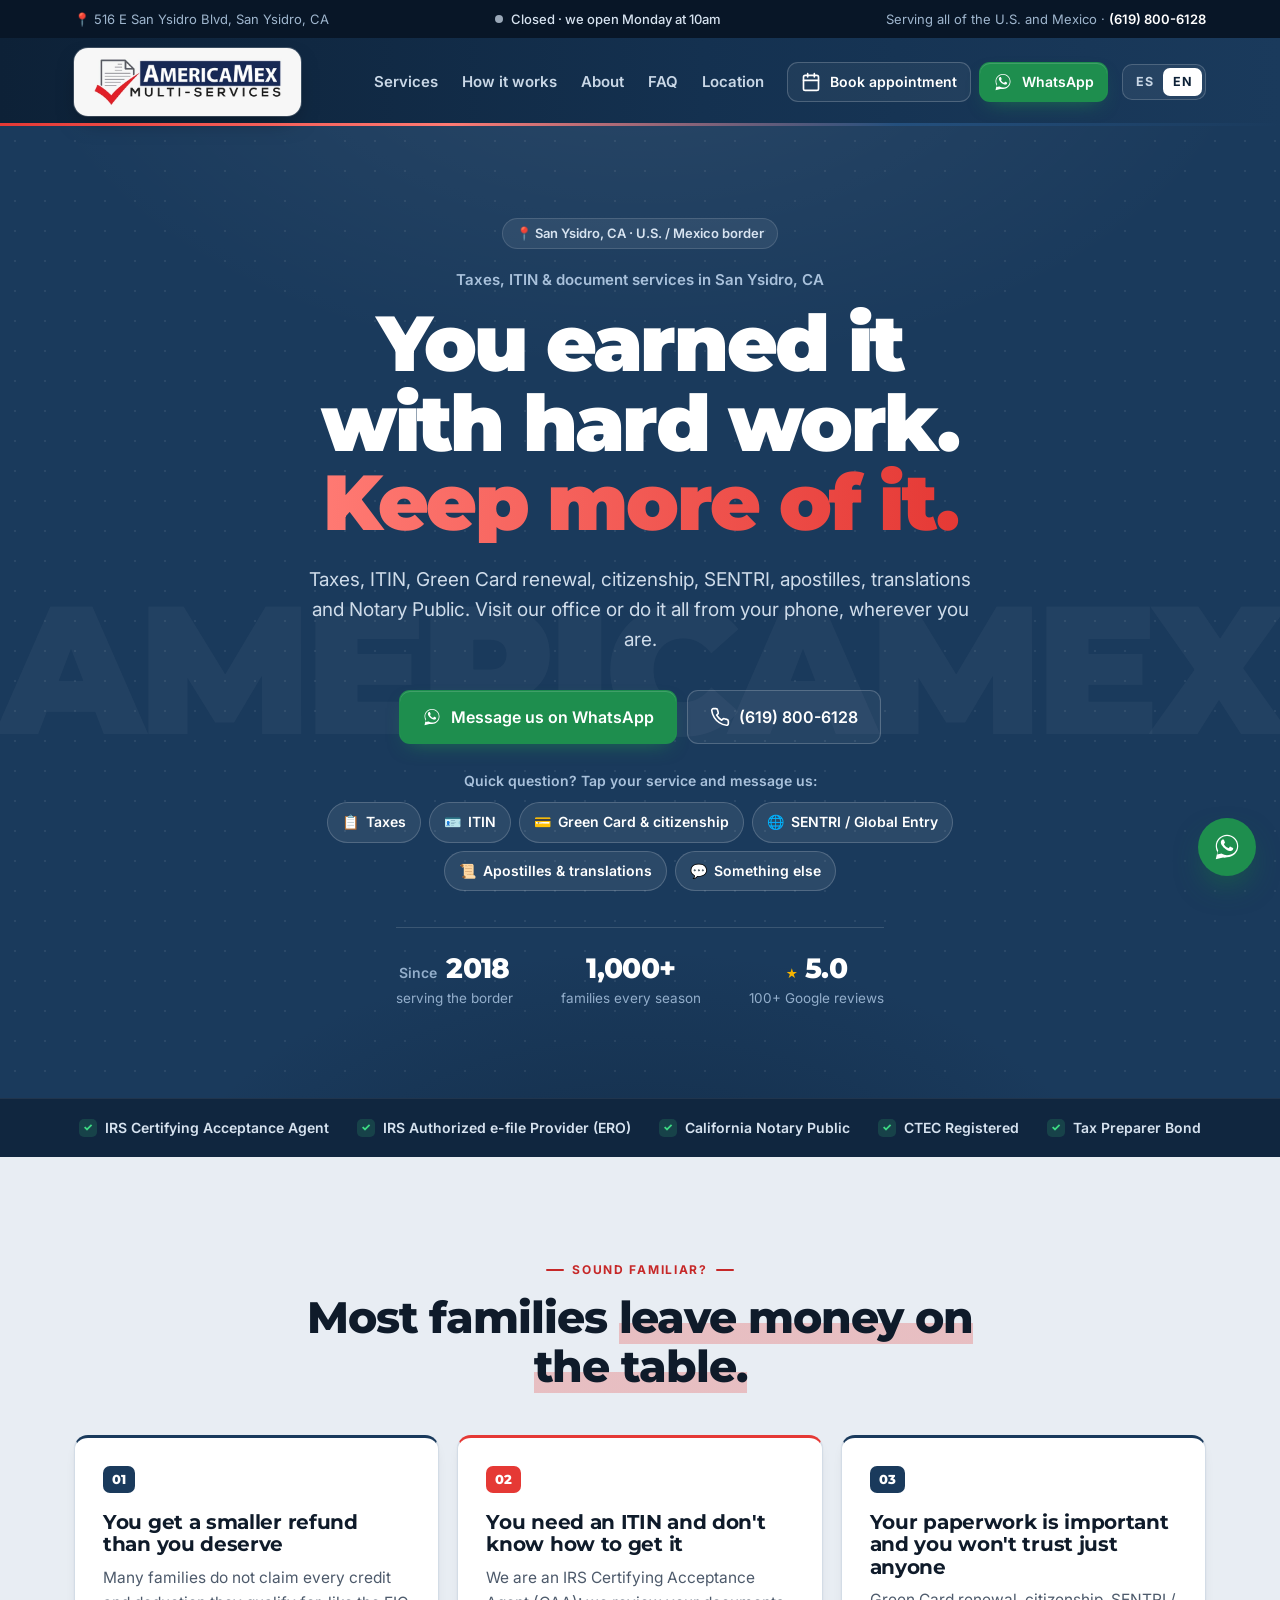
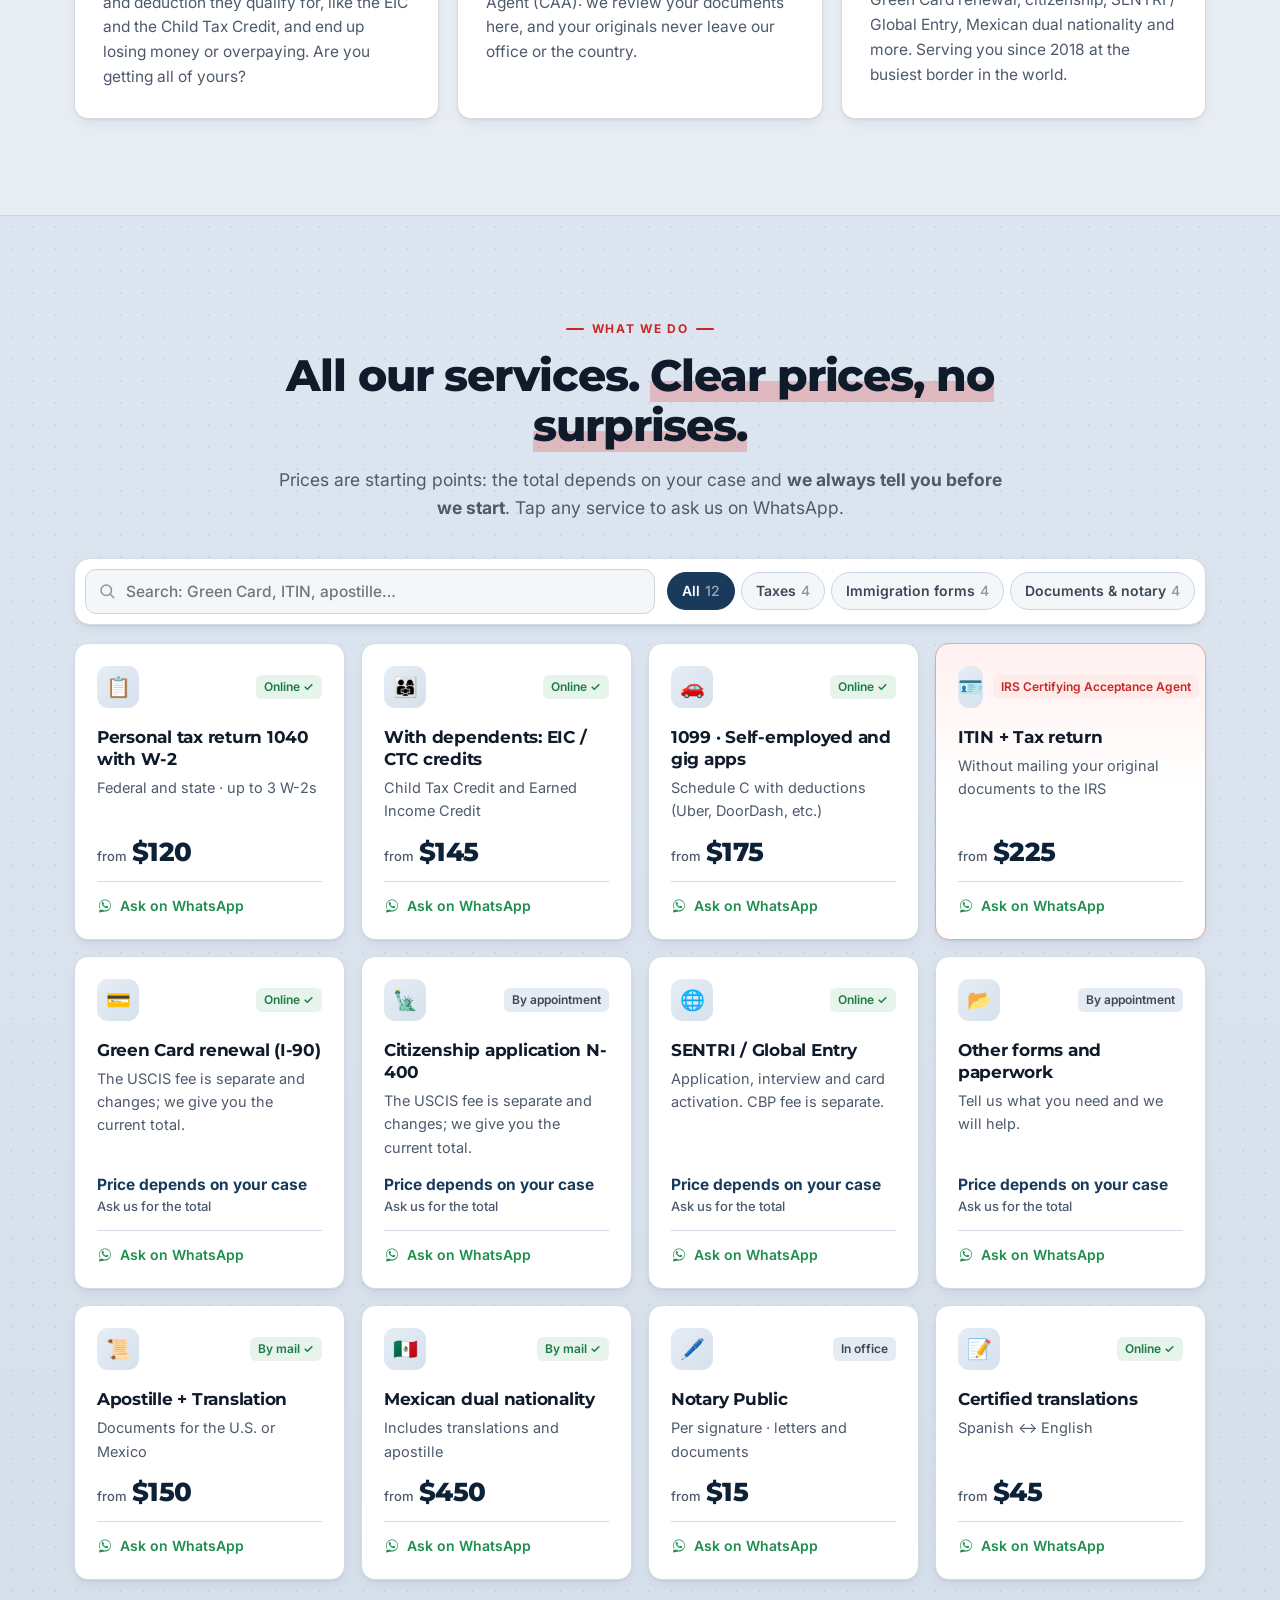
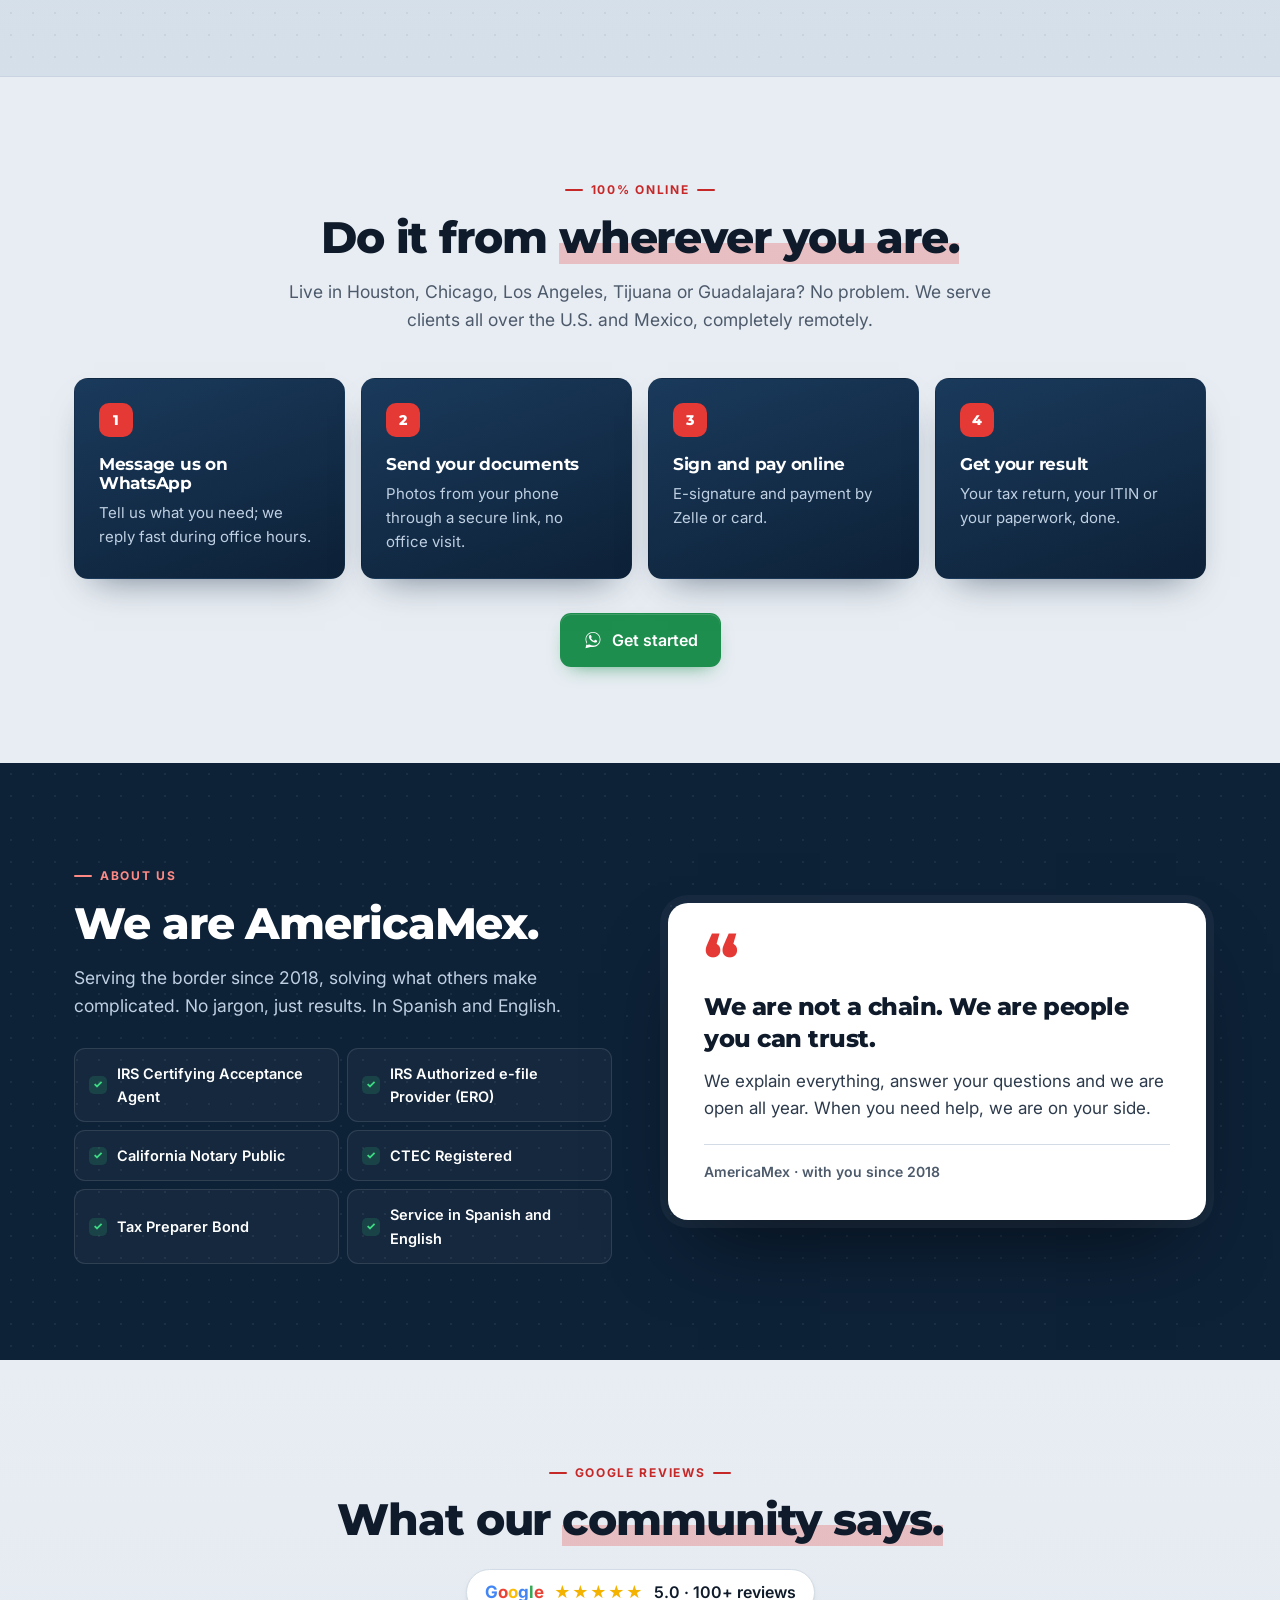
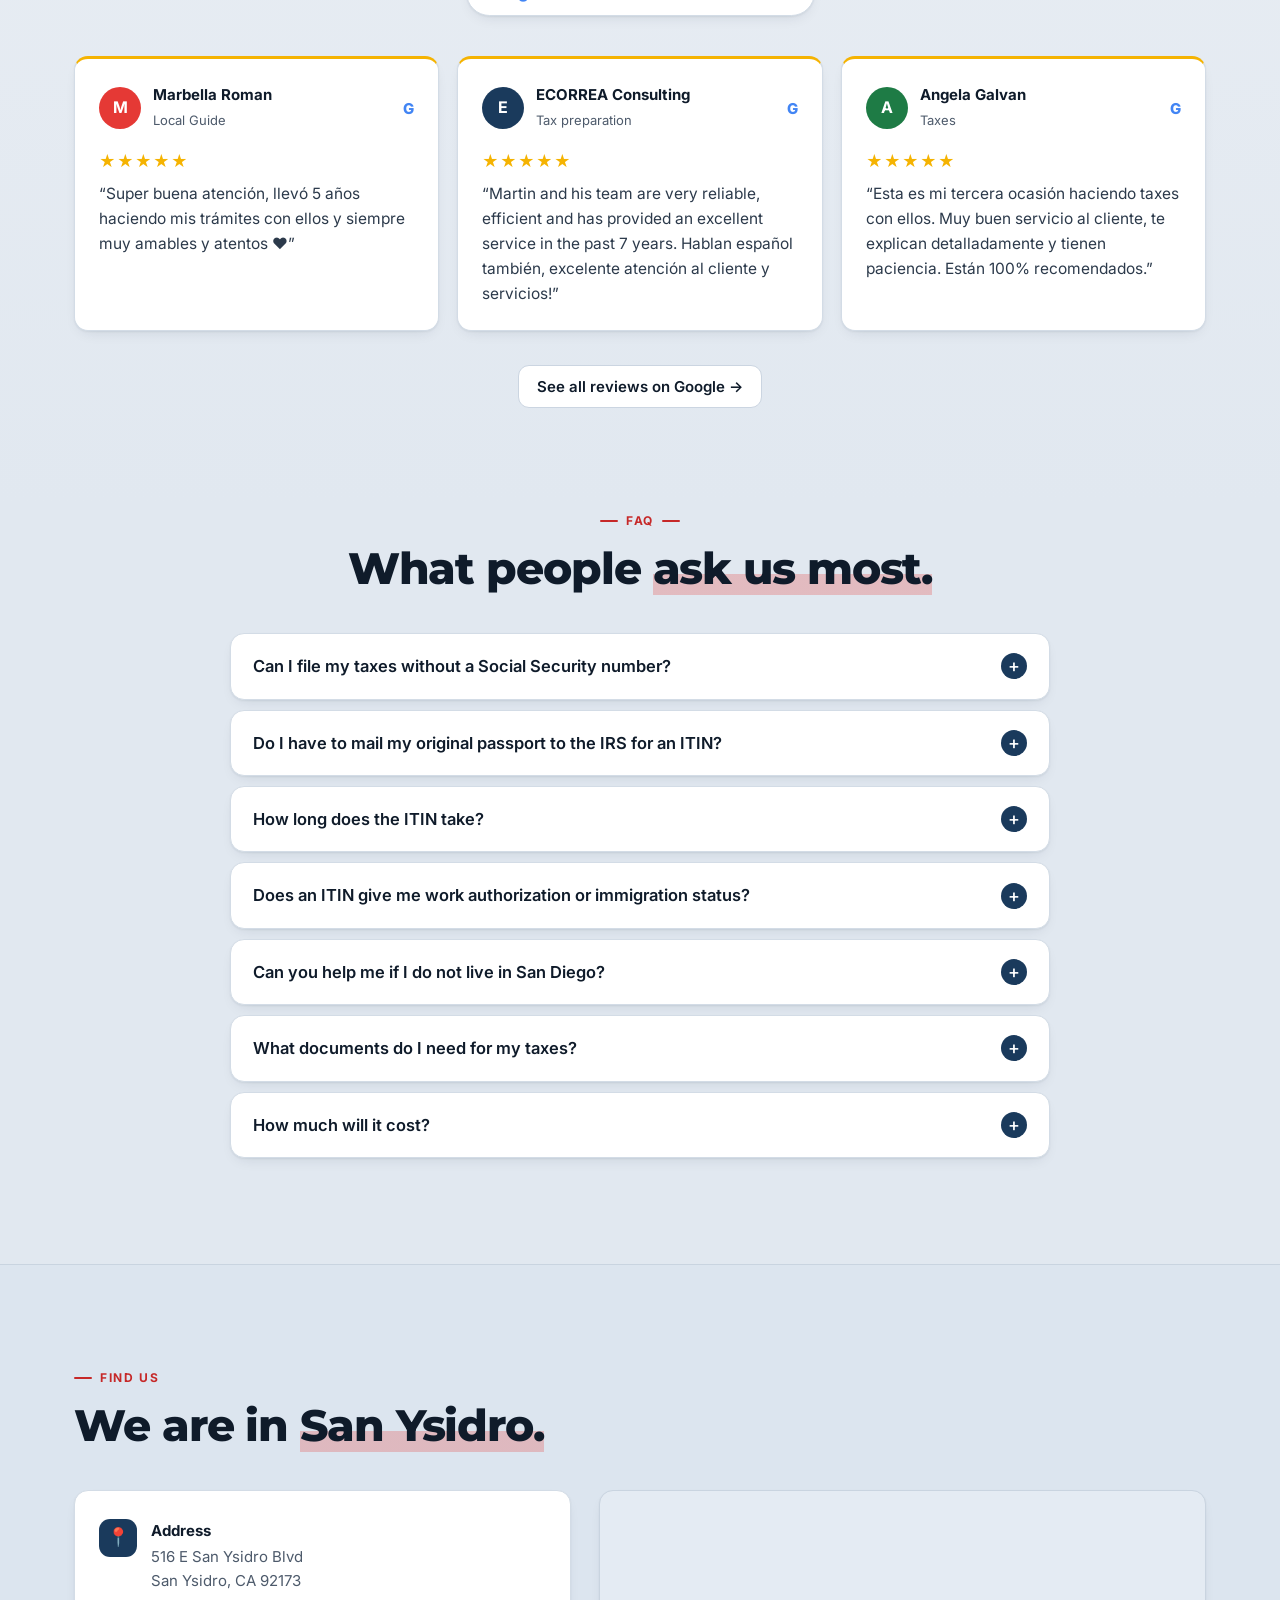
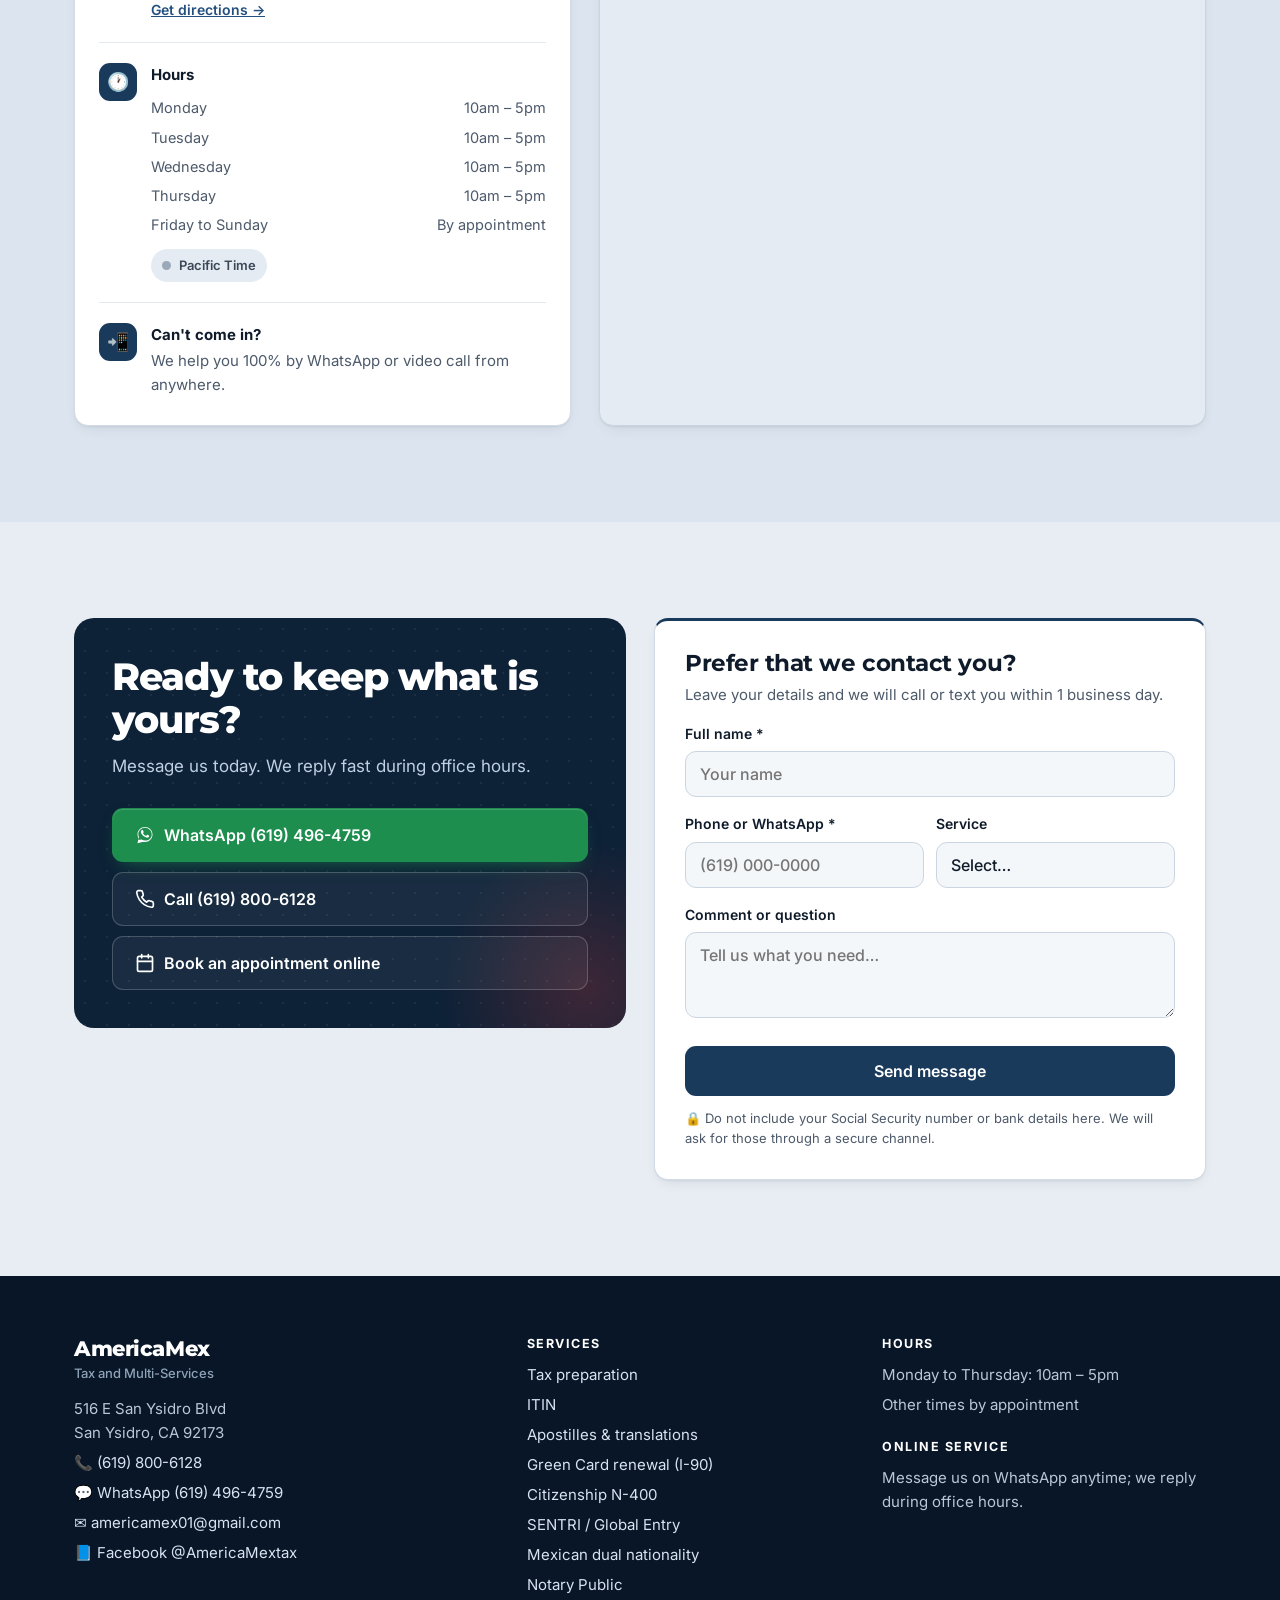
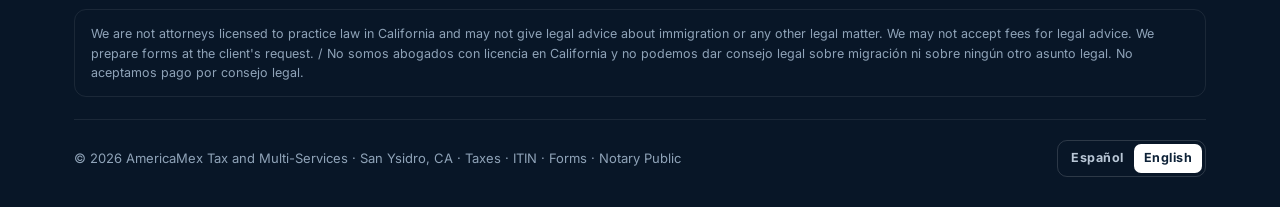
==== commit 6221d33e: "Add files via upload" ====
--- a/en/index.html
+++ b/en/index.html
@@ -4,7 +4,7 @@
   <meta charset="UTF-8">
   <meta name="viewport" content="width=device-width, initial-scale=1, viewport-fit=cover">
   <title>Taxes, ITIN & Document Services in San Ysidro, CA | AmericaMex</title>
-  <meta name="description" content="Tax preparation and ITIN with an IRS Certified Acceptance Agent, Green Card renewal forms, citizenship, SENTRI, apostilles and Notary Public in San Ysidro, CA. Bilingual, in office or by WhatsApp.">
+  <meta name="description" content="Tax preparation and ITIN with an IRS Certifying Acceptance Agent, Green Card renewal forms, citizenship, SENTRI, apostilles and Notary Public in San Ysidro, CA. Bilingual, in office or by WhatsApp.">
   <link rel="canonical" href="https://delmar85.github.io/americamex-web/en/">
   <link rel="alternate" hreflang="es" href="https://delmar85.github.io/americamex-web/">
   <link rel="alternate" hreflang="en" href="https://delmar85.github.io/americamex-web/en/">
@@ -62,7 +62,7 @@
    "url": "https://delmar85.github.io/americamex-web/",
    "logo": "https://delmar85.github.io/americamex-web/logo.png",
    "image": "https://delmar85.github.io/americamex-web/og-image.jpg",
-   "description": "Tax preparation and ITIN with an IRS Certified Acceptance Agent, Green Card renewal forms, citizenship, SENTRI, apostilles and Notary Public in San Ysidro, CA. Bilingual, in office or by WhatsApp.",
+   "description": "Tax preparation and ITIN with an IRS Certifying Acceptance Agent, Green Card renewal forms, citizenship, SENTRI, apostilles and Notary Public in San Ysidro, CA. Bilingual, in office or by WhatsApp.",
    "foundingDate": "2018",
    "telephone": "+1-619-800-6128",
    "email": "americamex01@gmail.com",
@@ -314,7 +314,7 @@
      "name": "Do I have to mail my original passport to the IRS for an ITIN?",
      "acceptedAnswer": {
       "@type": "Answer",
-      "text": "In most cases, no. As a Certified Acceptance Agent we review your documents here and return them the same day."
+      "text": "In most cases, no. As a Certifying Acceptance Agent we review your documents here and return them the same day."
      }
     },
     {
@@ -798,6 +798,35 @@
 @media (min-width:1061px) and (max-width:1240px){.main-nav li.opt{display:none}}
 @media (min-width:641px){.hero .status{display:none}}
 
+/* ===== v4 · Hero azul con marca de agua (estilo clásico AmericaMex) ===== */
+.hero{background-color:#1A3A5C;background-image:radial-gradient(900px 520px at 50% -12%,rgba(255,255,255,.07),transparent 70%),radial-gradient(700px 420px at 50% 115%,rgba(13,33,55,.55),transparent 70%);text-align:center}
+.hero::before{background-image:radial-gradient(circle,rgba(255,255,255,.07) 1px,transparent 1px);background-size:30px 30px;mask-image:none;-webkit-mask-image:none}
+.hero-wm{position:absolute;top:56%;left:50%;transform:translate(-50%,-50%);font:900 clamp(60px,14.2vw,250px)/1 var(--fd);letter-spacing:-.04em;color:rgba(255,255,255,.04);white-space:nowrap;pointer-events:none;user-select:none;z-index:0}
+.hero-inner{grid-template-columns:1fr;max-width:980px;justify-items:center;padding:92px 24px 88px}
+.hero-inner>div{display:flex;flex-direction:column;align-items:center}
+.hero .pill{margin:0 auto}
+.hero h1 .kw{color:#A9C1DB}
+.hero h1 .big{font-size:clamp(40px,6.6vw,78px);font-weight:900;letter-spacing:-.035em;line-height:1.02}
+.hero h1 .big .l,.hero h1 .big em{display:block}
+.hero-sub{margin:22px auto 0;max-width:680px;color:#CFDCEA;font-size:19px}
+.hero-btns{justify-content:center;margin-top:34px}
+.hero-stats{justify-content:center;gap:48px;border-top-color:rgba(255,255,255,.14)}
+.hero-stats>div{text-align:center}
+.hero .status{justify-content:center}
+.hero-ask{margin-top:26px;display:flex;flex-direction:column;align-items:center;gap:10px}
+.ask-lbl{font-size:14px;font-weight:600;color:#A9C1DB}
+.ask-row{display:flex;flex-wrap:wrap;justify-content:center;gap:8px;max-width:760px}
+.ask-chip{display:inline-flex;align-items:center;gap:7px;padding:8px 14px;border-radius:999px;background:rgba(255,255,255,.08);border:1px solid rgba(255,255,255,.18);color:#fff;font-weight:600;font-size:14px;text-decoration:none;transition:background .15s,border-color .15s,transform .15s}
+.ask-chip:hover,.ask-chip:focus-visible{background:var(--wa);border-color:var(--wa);transform:translateY(-1px)}
+@media (max-width:640px){
+  .hero-inner{padding:52px 16px 56px}
+  .hero-wm{font-size:15vw;top:44%}
+  .hero h1 .big{font-size:clamp(32px,9.6vw,44px)}
+  .hero-sub{font-size:17px}
+  .hero-stats{gap:24px}
+  .ask-chip{font-size:13px;padding:7px 12px}
+}
+
   </style>
 </head>
 <body>
@@ -853,12 +882,13 @@
   <main id="main">
 
     <section class="hero" id="top">
+      <div class="hero-wm" aria-hidden="true">AMERICAMEX</div>
       <div class="container hero-inner">
         <div>
           <span class="pill">📍 San Ysidro, CA · U.S. / Mexico border</span>
           <h1>
             <span class="kw">Taxes, ITIN & document services in San Ysidro, CA</span>
-            <span class="big">You earned it with hard work. <em>Keep more of it.</em></span>
+            <span class="big"><span class="l">You earned it</span> <span class="l">with hard work.</span> <em>Keep more of it.</em></span>
           </h1>
           <p class="hero-sub">Taxes, ITIN, Green Card renewal, citizenship, SENTRI, apostilles, translations and Notary Public. Visit our office or do it all from your phone, wherever you are.</p>
           <div class="hero-btns">
@@ -866,6 +896,16 @@
             <a href="tel:+16198006128" class="btn btn-ghost btn-lg"><svg class="ico" aria-hidden="true"><use href="#i-tel"/></svg>(619) 800-6128</a>
             <a href="https://cal.com/americamex-vv9s4r" target="_blank" rel="noopener" class="btn btn-ghost btn-lg hb-cita"><svg class="ico" aria-hidden="true"><use href="#i-cal"/></svg>Book appointment</a>
           </div>
+          <div class="hero-ask"><span class="ask-lbl">Quick question? Tap your service and message us:</span>
+            <div class="ask-row">
+            <a class="ask-chip" target="_blank" rel="noopener" href="https://wa.me/16194964759?text=Hi%2C%20I%20want%20to%20file%20my%20taxes."><span aria-hidden="true">📋</span>Taxes</a>
+            <a class="ask-chip" target="_blank" rel="noopener" href="https://wa.me/16194964759?text=Hi%2C%20I%20need%20to%20get%20or%20renew%20my%20ITIN."><span aria-hidden="true">🪪</span>ITIN</a>
+            <a class="ask-chip" target="_blank" rel="noopener" href="https://wa.me/16194964759?text=Hi%2C%20I%20have%20a%20question%20about%20my%20Green%20Card%20or%20citizenship."><span aria-hidden="true">💳</span>Green Card &amp; citizenship</a>
+            <a class="ask-chip" target="_blank" rel="noopener" href="https://wa.me/16194964759?text=Hi%2C%20I%20am%20interested%20in%20SENTRI%20%2F%20Global%20Entry."><span aria-hidden="true">🌐</span>SENTRI / Global Entry</a>
+            <a class="ask-chip" target="_blank" rel="noopener" href="https://wa.me/16194964759?text=Hi%2C%20I%20need%20an%20apostille%20or%20translation."><span aria-hidden="true">📜</span>Apostilles &amp; translations</a>
+            <a class="ask-chip" target="_blank" rel="noopener" href="https://wa.me/16194964759?text=Hi%2C%20I%20have%20a%20question%3A%20"><span aria-hidden="true">💬</span>Something else</a>
+            </div>
+          </div>
           <div class="status" aria-live="polite"><span class="dot" id="heroDot"></span><span id="heroStatus">Monday to Thursday, 10am to 5pm</span></div>
           <div class="hero-stats">
             <div><b><small>Since </small>2018</b><span>serving the border</span></div>
@@ -874,33 +914,13 @@
           </div>
         </div>
 
-        <aside class="chatcard" aria-labelledby="qTitle">
-          <div class="chat-top">
-            <span class="chat-av"><img src="../apple-touch-icon.png" alt="" width="44" height="44" loading="lazy"></span>
-            <div><b>AmericaMex Tax</b><small><span class="dot" id="chatDot"></span><span>We reply in Spanish or English</span></small></div>
-            <span class="wa-badge" aria-hidden="true"><svg><use href="#i-wa"/></svg></span>
-          </div>
-          <div class="chat-body">
-            <h2 id="qTitle">How can we help?</h2>
-            <p>Tap to ask us directly on WhatsApp</p>
-          </div>
-          <ul>
-            <li><a target="_blank" rel="noopener" href="https://wa.me/16194964759?text=Hi%2C%20I%20want%20to%20file%20my%20taxes."><span class="qi" aria-hidden="true">📋</span><span class="qn">Taxes<small>Personal, 1099 and with dependents</small></span><span class="qgo" aria-hidden="true"><svg><use href="#i-wa"/></svg></span></a></li>
-            <li><a target="_blank" rel="noopener" href="https://wa.me/16194964759?text=Hi%2C%20I%20need%20to%20get%20or%20renew%20my%20ITIN."><span class="qi" aria-hidden="true">🪪</span><span class="qn">ITIN<small>Your originals never leave the office</small></span><span class="qgo" aria-hidden="true"><svg><use href="#i-wa"/></svg></span></a></li>
-            <li><a target="_blank" rel="noopener" href="https://wa.me/16194964759?text=Hi%2C%20I%20have%20a%20question%20about%20my%20Green%20Card%20or%20citizenship."><span class="qi" aria-hidden="true">💳</span><span class="qn">Green Card &amp; citizenship<small>I-90 renewal and N-400</small></span><span class="qgo" aria-hidden="true"><svg><use href="#i-wa"/></svg></span></a></li>
-            <li><a target="_blank" rel="noopener" href="https://wa.me/16194964759?text=Hi%2C%20I%20am%20interested%20in%20SENTRI%20%2F%20Global%20Entry."><span class="qi" aria-hidden="true">🌐</span><span class="qn">SENTRI / Global Entry<small>Application, interview and activation</small></span><span class="qgo" aria-hidden="true"><svg><use href="#i-wa"/></svg></span></a></li>
-            <li><a target="_blank" rel="noopener" href="https://wa.me/16194964759?text=Hi%2C%20I%20need%20an%20apostille%20or%20translation."><span class="qi" aria-hidden="true">📜</span><span class="qn">Apostilles &amp; translations<small>For the U.S. or Mexico</small></span><span class="qgo" aria-hidden="true"><svg><use href="#i-wa"/></svg></span></a></li>
-            <li><a target="_blank" rel="noopener" href="https://wa.me/16194964759?text=Hi%2C%20I%20have%20a%20question%3A%20"><span class="qi" aria-hidden="true">💬</span><span class="qn">Something else<small>Tell us and we will point you the right way</small></span><span class="qgo" aria-hidden="true"><svg><use href="#i-wa"/></svg></span></a></li>
-          </ul>
-          <div class="chat-foot"><a href="#servicios">See services and prices →</a><span>ES · EN</span></div>
-        </aside>
       </div>
     </section>
 
     <div class="trust">
       <div class="container">
         <ul aria-label="Credentials">
-          <li><span class="ck" aria-hidden="true">✓</span>IRS Certified Acceptance Agent</li>
+          <li><span class="ck" aria-hidden="true">✓</span>IRS Certifying Acceptance Agent</li>
           <li><span class="ck" aria-hidden="true">✓</span>IRS Authorized e-file Provider (ERO)</li>
           <li><span class="ck" aria-hidden="true">✓</span>California Notary Public</li>
           <li><span class="ck" aria-hidden="true">✓</span>CTEC Registered</li>
@@ -917,7 +937,7 @@
         </div>
         <div class="grid3">
           <article class="card pcard rv"><span class="pnum" aria-hidden="true">01</span><h3>You get a smaller refund than you deserve</h3><p>Many families do not claim every credit and deduction they qualify for, like the EIC and the Child Tax Credit, and end up losing money or overpaying. Are you getting all of yours?</p></article>
-          <article class="card pcard rv"><span class="pnum" aria-hidden="true">02</span><h3>You need an ITIN and don't know how to get it</h3><p>We are an IRS Certified Acceptance Agent (CAA): we review your documents here, and your originals never leave our office or the country.</p></article>
+          <article class="card pcard rv"><span class="pnum" aria-hidden="true">02</span><h3>You need an ITIN and don't know how to get it</h3><p>We are an IRS Certifying Acceptance Agent (CAA): we review your documents here, and your originals never leave our office or the country.</p></article>
           <article class="card pcard rv"><span class="pnum" aria-hidden="true">03</span><h3>Your paperwork is important and you won't trust just anyone</h3><p>Green Card renewal, citizenship, SENTRI / Global Entry, Mexican dual nationality and more. Serving you since 2018 at the busiest border in the world.</p></article>
         </div>
       </div>
@@ -947,7 +967,7 @@
           <a class="card scard" data-c="impuestos" data-k="taxes 1040 w2 w-2 declaracion impuestos federal estatal return" target="_blank" rel="noopener" href="https://wa.me/16194964759?text=Hi%2C%20I%20am%20interested%20in%3A%201040%20tax%20return%20with%20W-2"><div class="stop"><span class="sico" aria-hidden="true">📋</span><span class="tag dig">Online ✓</span></div><h3>Personal tax return 1040 with W-2</h3><p>Federal and state · up to 3 W-2s</p><div class="sprice"><small>from</small>$120</div><span class="sask"><svg class="ico" aria-hidden="true"><use href="#i-wa"/></svg>Ask on WhatsApp</span></a>
           <a class="card scard" data-c="impuestos" data-k="taxes dependientes hijos eic ctc child tax credit earned income credito dependents kids" target="_blank" rel="noopener" href="https://wa.me/16194964759?text=Hi%2C%20I%20am%20interested%20in%3A%20tax%20return%20with%20dependents%20%28EIC%20%2F%20CTC%29"><div class="stop"><span class="sico" aria-hidden="true">👨‍👩‍👧</span><span class="tag dig">Online ✓</span></div><h3>With dependents: EIC / CTC credits</h3><p>Child Tax Credit and Earned Income Credit</p><div class="sprice"><small>from</small>$145</div><span class="sask"><svg class="ico" aria-hidden="true"><use href="#i-wa"/></svg>Ask on WhatsApp</span></a>
           <a class="card scard" data-c="impuestos" data-k="taxes 1099 self employed uber doordash lyft schedule c por mi cuenta negocio gig business" target="_blank" rel="noopener" href="https://wa.me/16194964759?text=Hi%2C%20I%20am%20interested%20in%3A%201099%20%2F%20self-employed%20tax%20return"><div class="stop"><span class="sico" aria-hidden="true">🚗</span><span class="tag dig">Online ✓</span></div><h3>1099 · Self-employed and gig apps</h3><p>Schedule C with deductions (Uber, DoorDash, etc.)</p><div class="sprice"><small>from</small>$175</div><span class="sask"><svg class="ico" aria-hidden="true"><use href="#i-wa"/></svg>Ask on WhatsApp</span></a>
-          <a class="card scard feat" data-c="impuestos" data-k="itin w7 w-7 taxes sin seguro social caa agente certificado no ssn acceptance agent" target="_blank" rel="noopener" href="https://wa.me/16194964759?text=Hi%2C%20I%20am%20interested%20in%3A%20ITIN%20%2B%20tax%20return"><div class="stop"><span class="sico" aria-hidden="true">🪪</span><span class="tag star">IRS Certified Acceptance Agent</span></div><h3>ITIN + Tax return</h3><p>Without mailing your original documents to the IRS</p><div class="sprice"><small>from</small>$225</div><span class="sask"><svg class="ico" aria-hidden="true"><use href="#i-wa"/></svg>Ask on WhatsApp</span></a>
+          <a class="card scard feat" data-c="impuestos" data-k="itin w7 w-7 taxes sin seguro social caa agente certificador no ssn acceptance agent" target="_blank" rel="noopener" href="https://wa.me/16194964759?text=Hi%2C%20I%20am%20interested%20in%3A%20ITIN%20%2B%20tax%20return"><div class="stop"><span class="sico" aria-hidden="true">🪪</span><span class="tag star">IRS Certifying Acceptance Agent</span></div><h3>ITIN + Tax return</h3><p>Without mailing your original documents to the IRS</p><div class="sprice"><small>from</small>$225</div><span class="sask"><svg class="ico" aria-hidden="true"><use href="#i-wa"/></svg>Ask on WhatsApp</span></a>
           <a class="card scard" data-c="migracion" data-k="mica green card residencia i90 i-90 renovacion uscis renewal permanent resident" target="_blank" rel="noopener" href="https://wa.me/16194964759?text=Hi%2C%20I%20am%20interested%20in%3A%20Green%20Card%20renewal%20I-90.%20What%20is%20the%20total%20cost%3F"><div class="stop"><span class="sico" aria-hidden="true">💳</span><span class="tag dig">Online ✓</span></div><h3>Green Card renewal (I-90)</h3><p>The USCIS fee is separate and changes; we give you the current total.</p><div class="sprice ask"><span>Price depends on your case</span><small>Ask us for the total</small></div><span class="sask"><svg class="ico" aria-hidden="true"><use href="#i-wa"/></svg>Ask on WhatsApp</span></a>
           <a class="card scard" data-c="migracion" data-k="ciudadania n400 n-400 naturalizacion uscis citizenship naturalization" target="_blank" rel="noopener" href="https://wa.me/16194964759?text=Hi%2C%20I%20am%20interested%20in%3A%20Citizenship%20N-400.%20What%20is%20the%20total%20cost%3F"><div class="stop"><span class="sico" aria-hidden="true">🗽</span><span class="tag">By appointment</span></div><h3>Citizenship application N-400</h3><p>The USCIS fee is separate and changes; we give you the current total.</p><div class="sprice ask"><span>Price depends on your case</span><small>Ask us for the total</small></div><span class="sask"><svg class="ico" aria-hidden="true"><use href="#i-wa"/></svg>Ask on WhatsApp</span></a>
           <a class="card scard" data-c="migracion" data-k="sentri global entry garita cbp linea border trusted traveler" target="_blank" rel="noopener" href="https://wa.me/16194964759?text=Hi%2C%20I%20am%20interested%20in%3A%20SENTRI%20%2F%20Global%20Entry.%20What%20is%20the%20total%20cost%3F"><div class="stop"><span class="sico" aria-hidden="true">🌐</span><span class="tag dig">Online ✓</span></div><h3>SENTRI / Global Entry</h3><p>Application, interview and card activation. CBP fee is separate.</p><div class="sprice ask"><span>Price depends on your case</span><small>Ask us for the total</small></div><span class="sask"><svg class="ico" aria-hidden="true"><use href="#i-wa"/></svg>Ask on WhatsApp</span></a>
@@ -990,7 +1010,7 @@
           <h2>We are AmericaMex.</h2>
           <p class="about-desc">Serving the border since 2018, solving what others make complicated. No jargon, just results. In Spanish and English.</p>
           <ul class="creds" aria-label="Credentials">
-            <li><span class="ck" aria-hidden="true">✓</span>IRS Certified Acceptance Agent</li>
+            <li><span class="ck" aria-hidden="true">✓</span>IRS Certifying Acceptance Agent</li>
             <li><span class="ck" aria-hidden="true">✓</span>IRS Authorized e-file Provider (ERO)</li>
             <li><span class="ck" aria-hidden="true">✓</span>California Notary Public</li>
             <li><span class="ck" aria-hidden="true">✓</span>CTEC Registered</li>
@@ -1033,7 +1053,7 @@
         </div>
         <div class="faq-list">
           <details><summary>Can I file my taxes without a Social Security number?</summary><p>Yes. If you do not qualify for an SSN, you file with an ITIN. We process it together with your tax return.</p></details>
-          <details><summary>Do I have to mail my original passport to the IRS for an ITIN?</summary><p>In most cases, no. As a Certified Acceptance Agent we review your documents here and return them the same day.</p></details>
+          <details><summary>Do I have to mail my original passport to the IRS for an ITIN?</summary><p>In most cases, no. As a Certifying Acceptance Agent we review your documents here and return them the same day.</p></details>
           <details><summary>How long does the ITIN take?</summary><p>Usually 7 to 11 weeks after it is sent, depending on the season. We follow up with you the whole way.</p></details>
           <details><summary>Does an ITIN give me work authorization or immigration status?</summary><p>No. The ITIN is only for meeting your tax obligations. It does help you keep your tax returns in order.</p></details>
           <details><summary>Can you help me if I do not live in San Diego?</summary><p>Yes. We work 100% online anywhere in the U.S. and Mexico: by WhatsApp, with e-signature and payment by Zelle or card.</p></details>
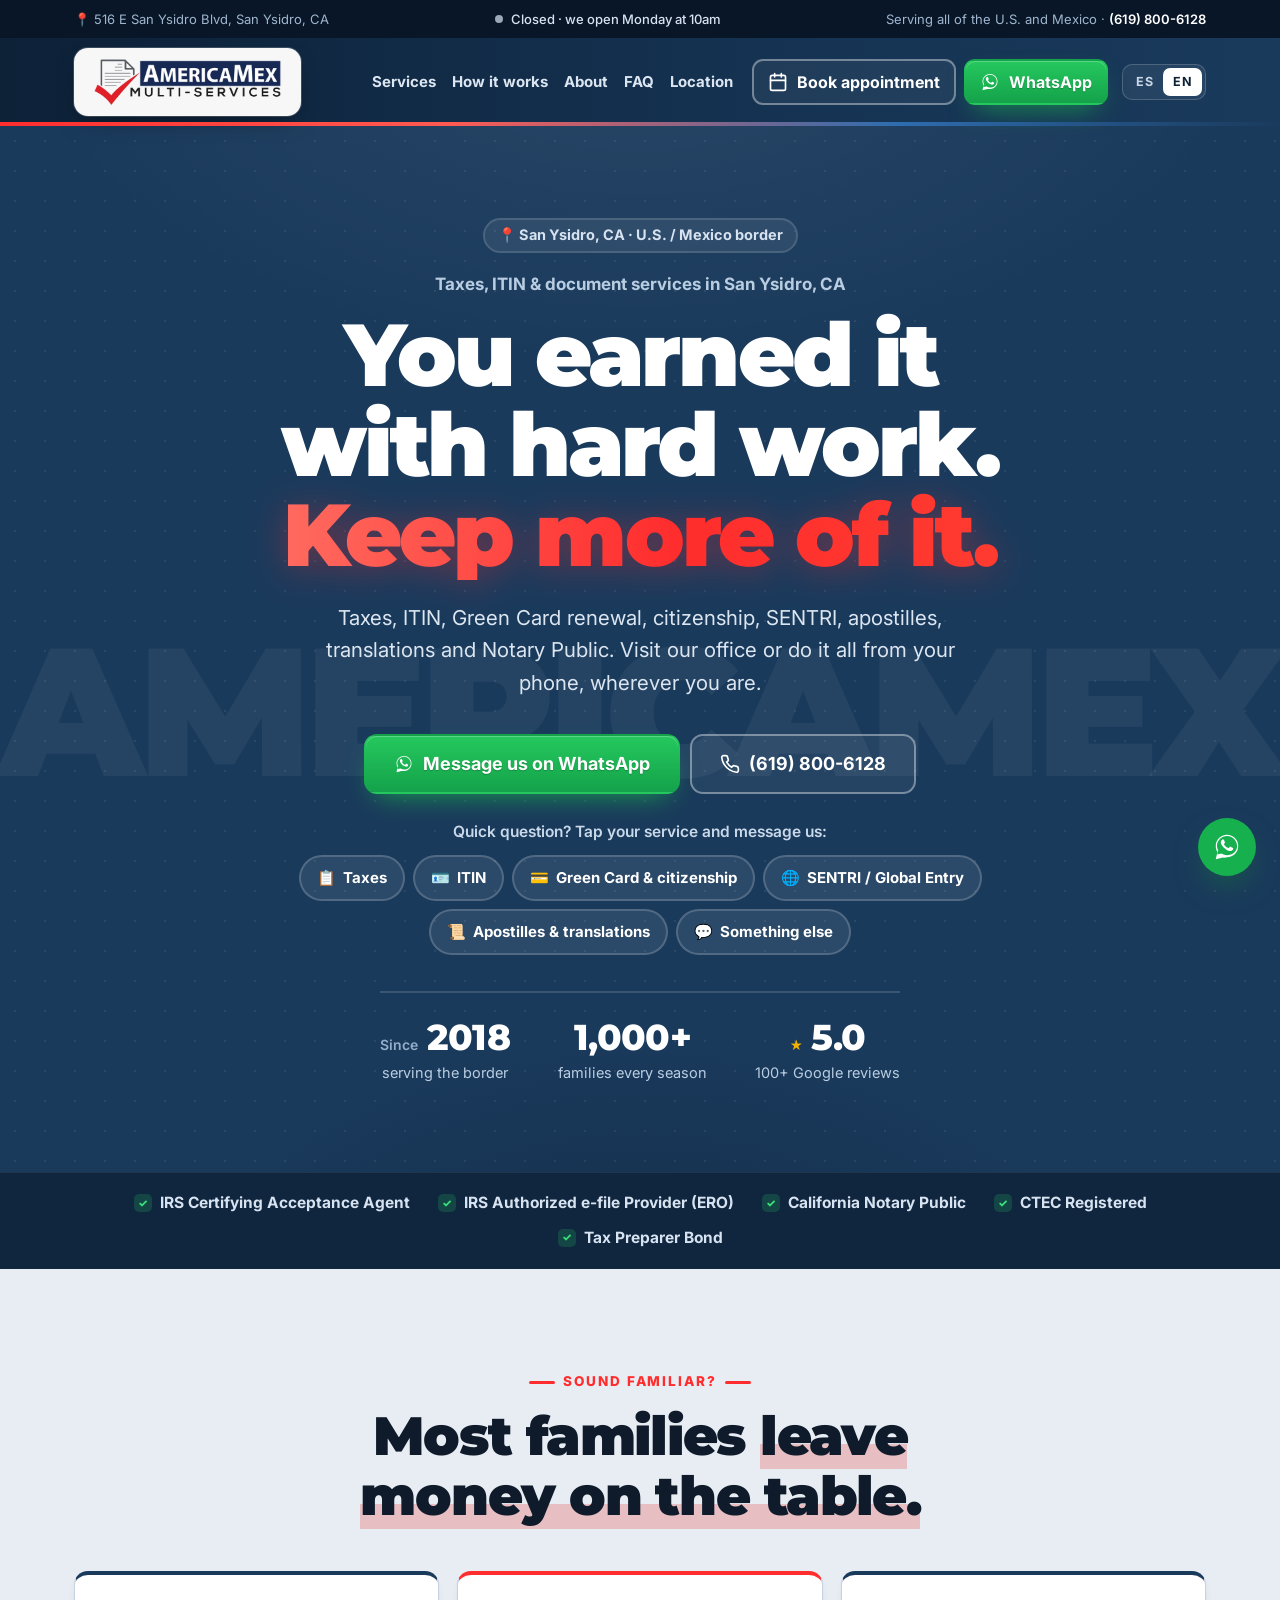
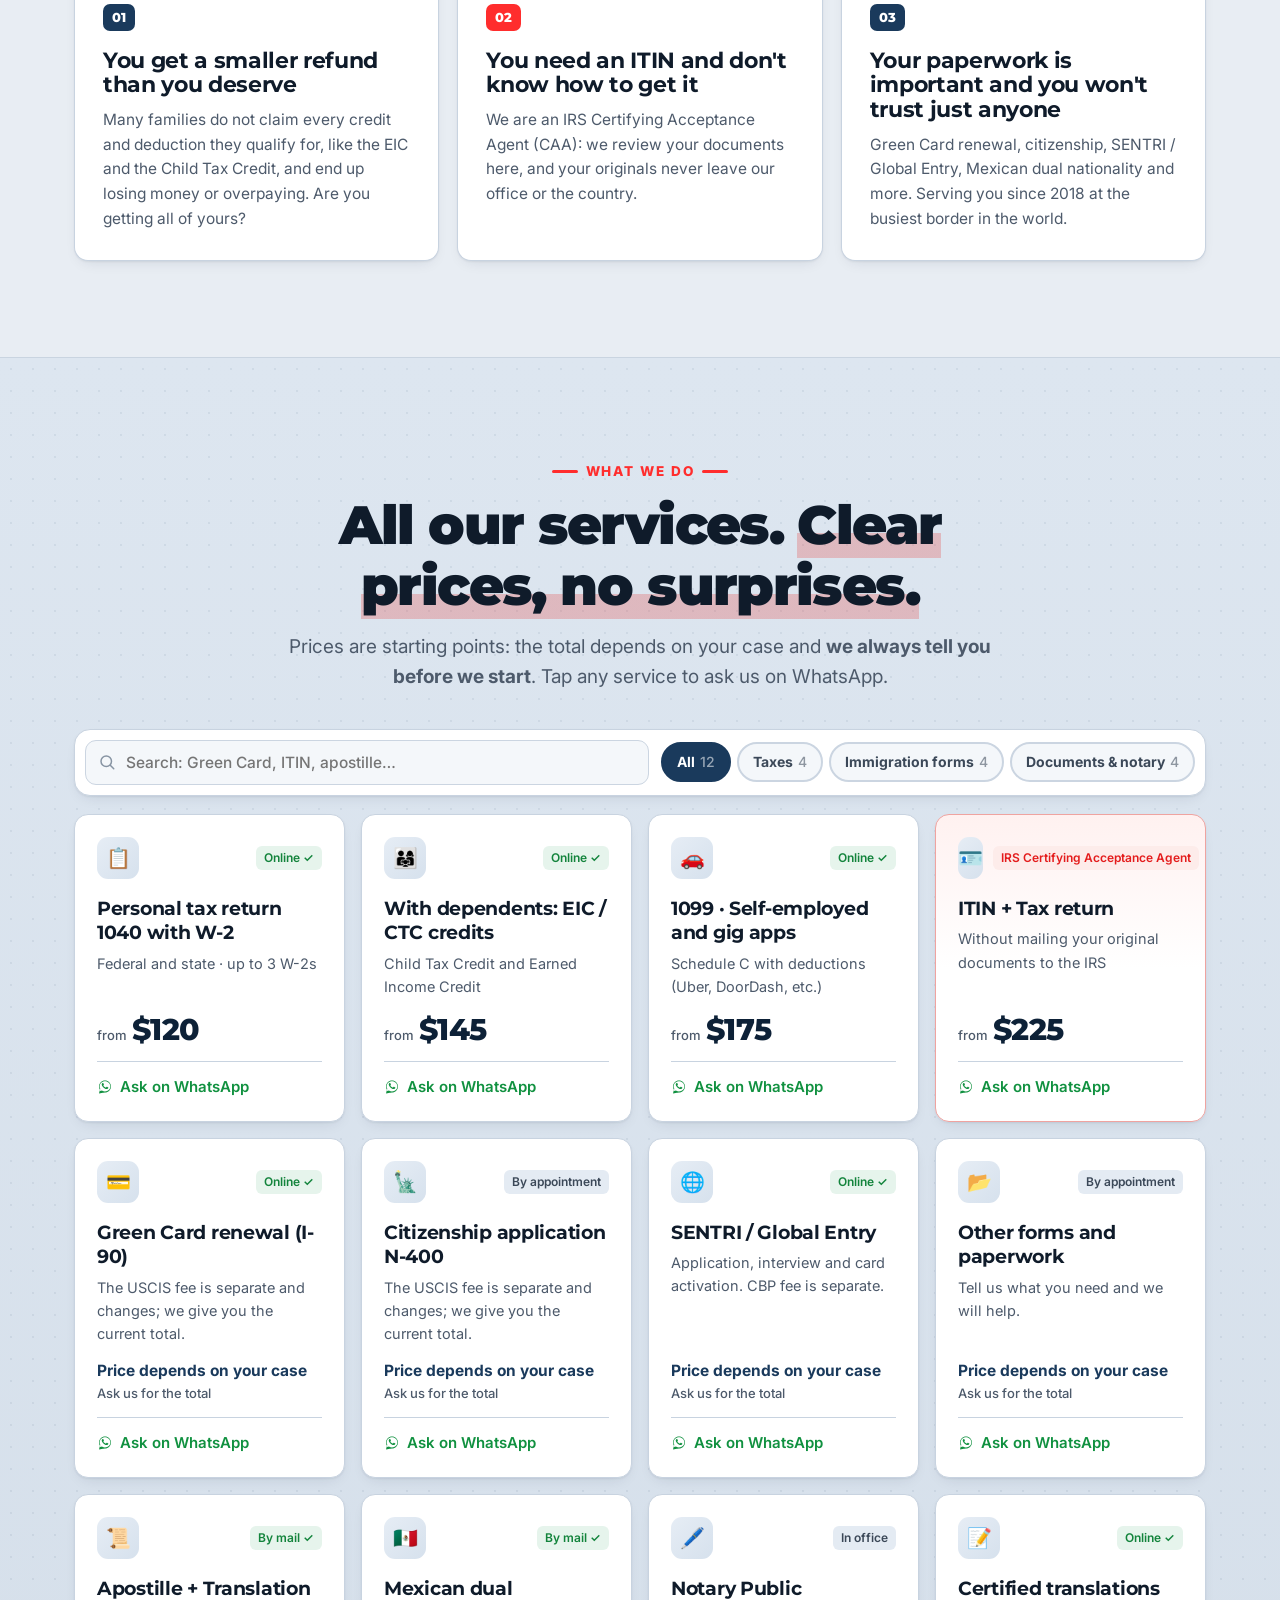
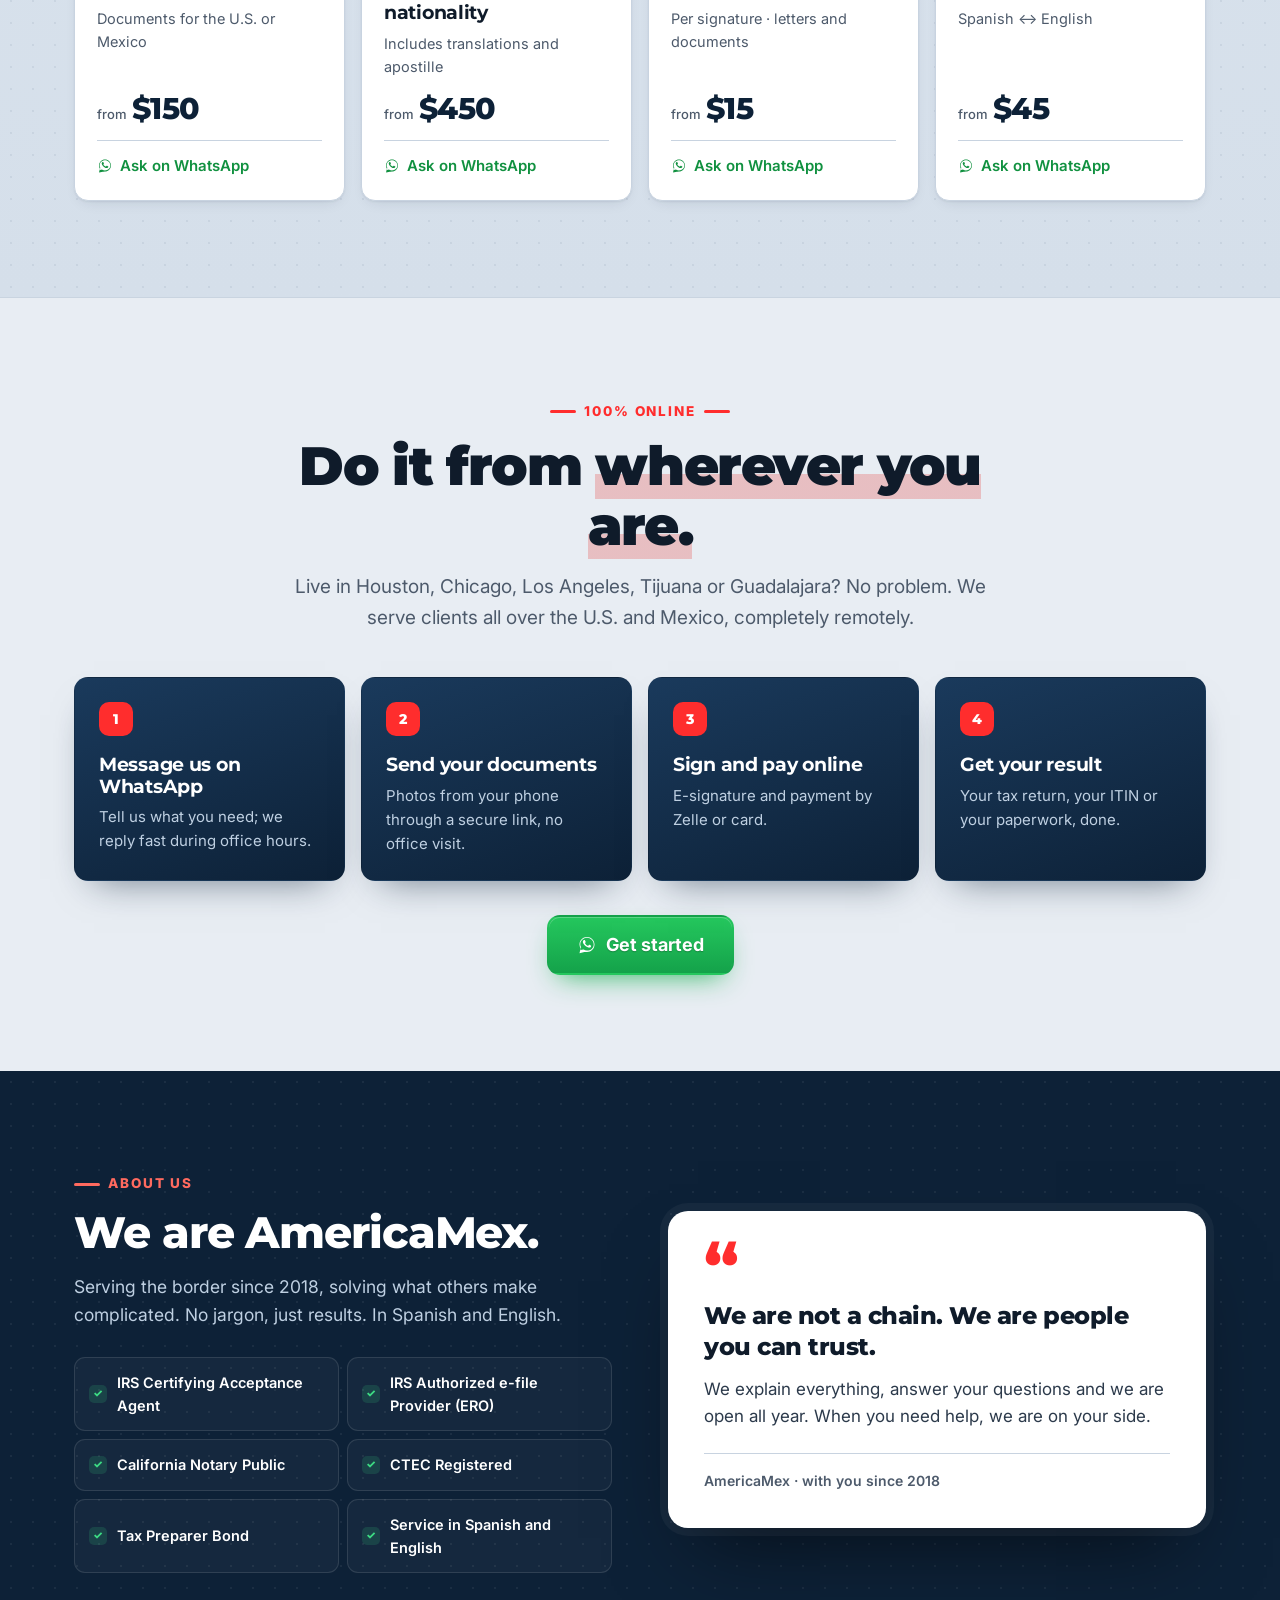
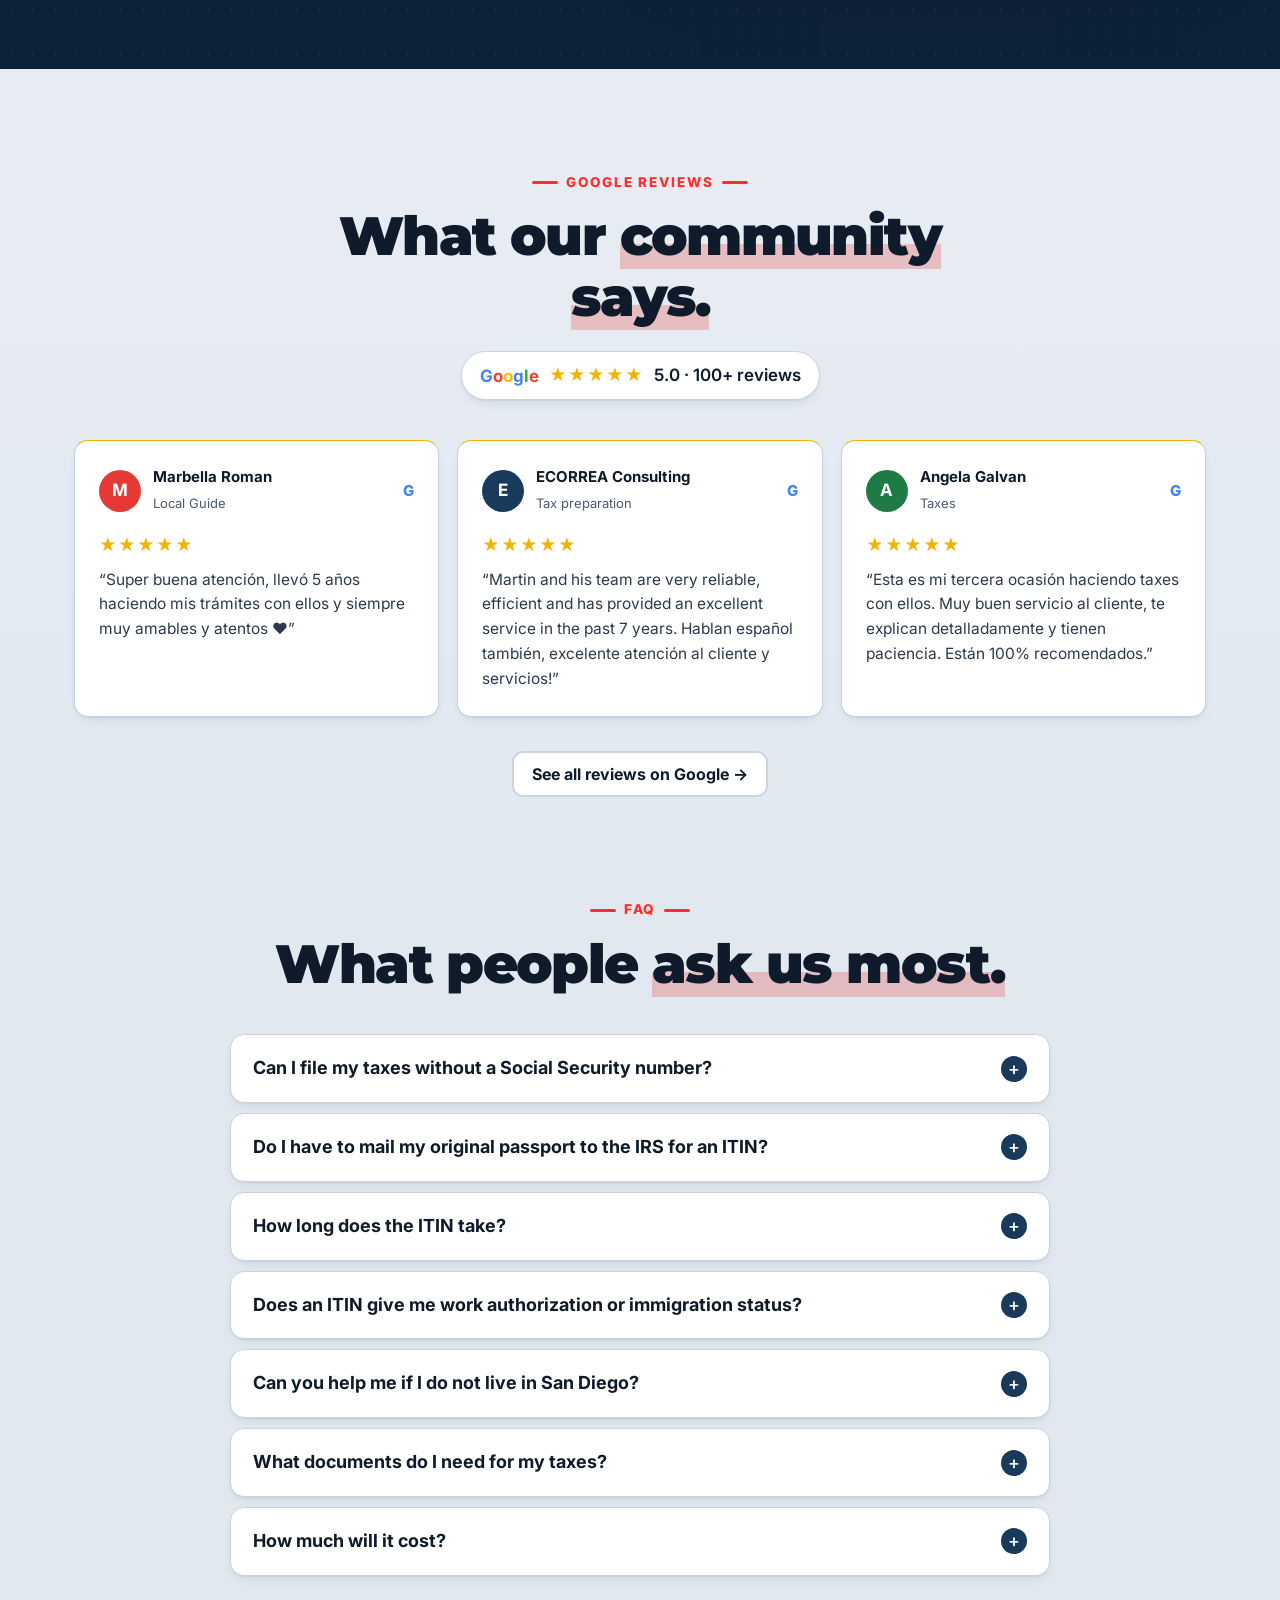
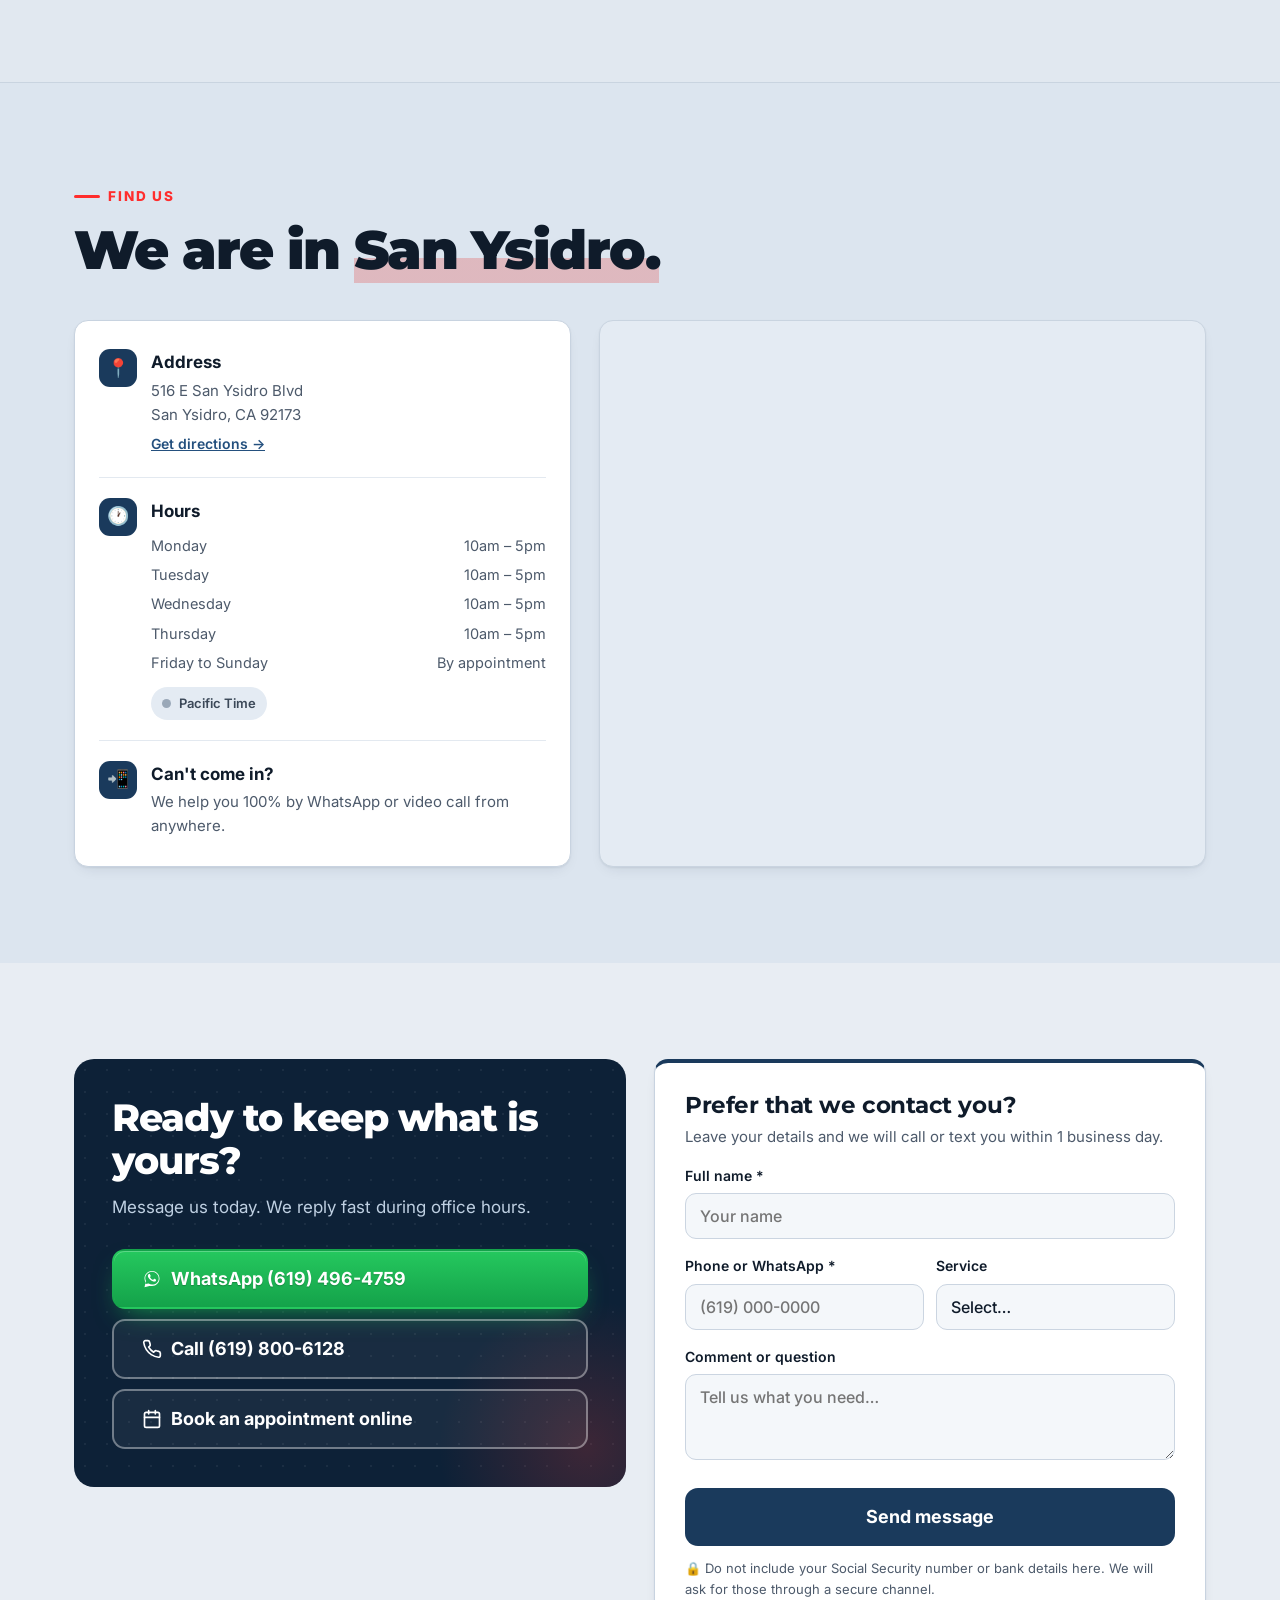
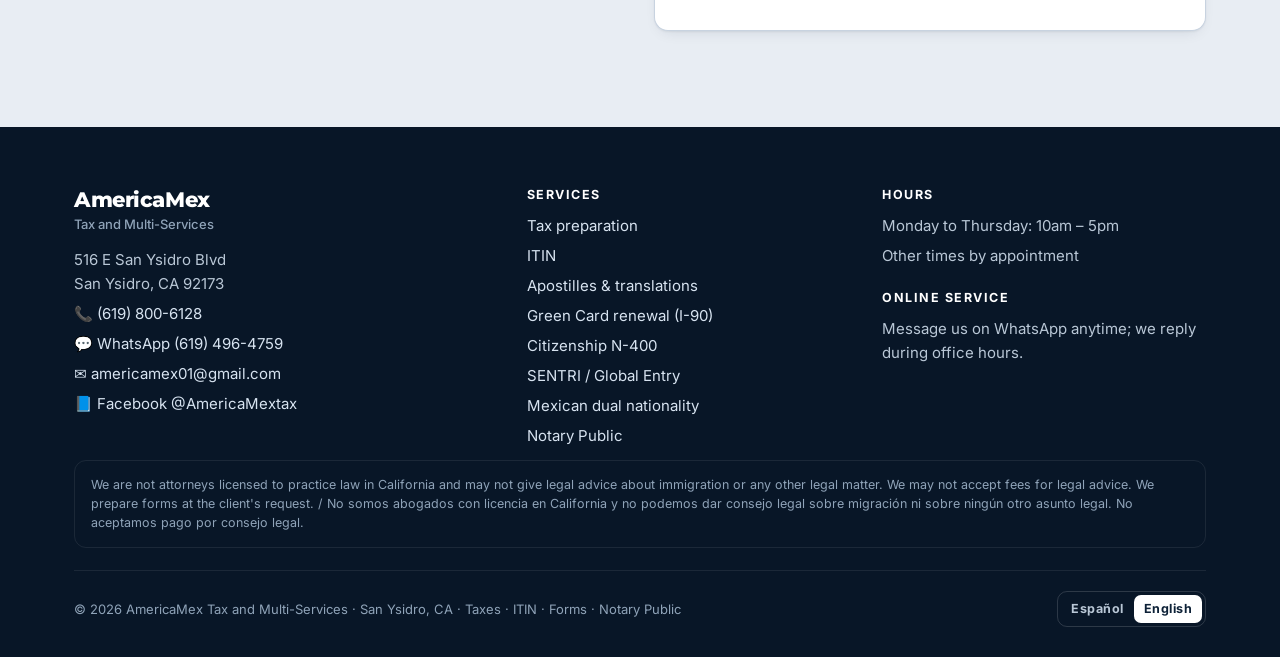
==== commit a210033b: "Add files via upload" ====
--- a/en/index.html
+++ b/en/index.html
@@ -827,6 +827,68 @@
   .ask-chip{font-size:13px;padding:7px 12px}
 }
 
+/* ===== v5 · Más poder: rojo brillante, verde vivo, letras grandes, líneas marcadas ===== */
+:root{--red:#FF2D2D; --red-d:#E41C1C; --coral:#FF5A52; --wa:#17B04F; --wa-d:#119140; --ok:#13843C; --line:#C8D3E0}
+body{font-size:17px}
+/* botones */
+.btn{font-weight:700;font-size:16px;border-width:2px}
+.btn-lg{padding:18px 28px;font-size:18px;border-radius:13px}
+.btn-wa{background:linear-gradient(180deg,#25C85E 0%,#14A24A 100%);color:#fff;text-shadow:0 1px 1px rgba(0,0,0,.22);box-shadow:0 12px 28px -12px rgba(23,176,79,.9),inset 0 1px 0 rgba(255,255,255,.25)}
+.btn-wa:hover{background:linear-gradient(180deg,#22BA57 0%,#108A3E 100%)}
+.btn-ghost{border-color:rgba(255,255,255,.38)!important}
+.btn-ghost:hover{border-color:#fff!important}
+/* hero */
+.hero h1 .big{font-size:clamp(42px,7.2vw,88px)}
+.hero h1 em{background:linear-gradient(90deg,#FF6A5F 0%,#FF2D2D 55%,#FF3B30 100%);-webkit-background-clip:text;background-clip:text;color:transparent;filter:drop-shadow(0 4px 18px rgba(255,45,45,.35))}
+.hero h1 .kw{font-size:17px;font-weight:700;color:#B9CDE2}
+.hero-sub{font-size:20.5px;color:#DCE6F1}
+.hero .pill{font-size:14.5px;font-weight:700;border-width:2px}
+.hero-stats b{font-size:36px}
+.hero-stats span{font-size:14.5px;color:#B9CDE2}
+.hero-stats{border-top-width:2px}
+.ask-lbl{font-size:15.5px;color:#C9D9EA}
+.ask-chip{font-size:15px;font-weight:700;border-width:2px;padding:9px 16px}
+.ask-chip:hover,.ask-chip:focus-visible{background:var(--wa);border-color:var(--wa)}
+.hero-wm{color:rgba(255,255,255,.05)}
+/* encabezado */
+.site-header::before{height:4px;background:linear-gradient(90deg,#FF2D2D,#FF5A52 35%,#2E6DB0 70%,#1A3A5C)}
+.main-nav a.lk{font-size:16px;font-weight:700;color:#DCE6F1}
+.main-nav a.lk::after{height:3px}
+/* barra de credenciales */
+.trust li{font-size:15.5px;font-weight:700}
+.trust .ck{background:rgba(37,200,94,.2);color:#3BE07A}
+/* secciones */
+.eyebrow{font-size:13.5px;font-weight:800;color:var(--red)}
+.eyebrow::before,.sec-h.center .eyebrow::after{width:26px;height:3px}
+.eyebrow.light{color:#FF6A5F}
+.sec-h h2{font-size:clamp(34px,4.6vw,54px);font-weight:900;letter-spacing:-.03em}
+.sec-h p{font-size:19px}
+.card{border-width:1.5px}
+.pcard{border-top-width:4px}
+.pcard h3{font-size:22px}
+.scard h3{font-size:19px}
+.step h3{font-size:19px}
+.sprice{font-size:30px;color:var(--navy-d)}
+.sask{font-size:15px;color:var(--wa-d);border-top-width:1.5px}
+.scard:hover{border-color:var(--red)}
+.chip{font-weight:700;border-width:2px}
+.faq-list summary{font-size:18px;font-weight:700}
+.form{border-top-width:4px}
+.irow b,.irow strong{font-size:17px}
+@media (max-width:640px){
+  body{font-size:16.5px}
+  .hero h1 .big{font-size:clamp(34px,10vw,46px)}
+  .hero-sub{font-size:17.5px}
+  .btn-lg{padding:16px 20px;font-size:17px}
+  .hero-stats b{font-size:28px}
+  .sec-h h2{font-size:clamp(30px,8.6vw,38px)}
+  .sec-h p{font-size:17px}
+}
+.logo-wrap,.logo-plate{flex-shrink:0}
+.logo-img{max-width:none}
+@media (min-width:1061px){.main-nav a.lk{padding:8px 9px}}
+@media (min-width:1061px) and (max-width:1320px){.main-nav a.lk{font-size:15px;padding:8px 7px}.site-header .btn{padding:11px 14px}}
+
   </style>
 </head>
 <body>
@@ -870,8 +932,8 @@
         </ul>
       </nav>
       <div class="lang" role="group" aria-label="Language">
-        <a href="../" hreflang="es" lang="es">ES</a>
-        <a href="./" hreflang="en" lang="en" aria-current="true">EN</a>
+        <a href="https://delmar85.github.io/americamex-web/" hreflang="es" lang="es">ES</a>
+        <a href="https://delmar85.github.io/americamex-web/en/" hreflang="en" lang="en" aria-current="true">EN</a>
       </div>
       <button class="nav-toggle" id="navToggle" aria-expanded="false" aria-controls="mainNav" aria-label="Open menu">
         <span></span><span></span><span></span>
@@ -1199,8 +1261,8 @@
       <div class="fbot">
         <span>© <span id="year">2026</span> AmericaMex Tax and Multi-Services · San Ysidro, CA · Taxes · ITIN · Forms · Notary Public</span>
         <div class="lang" role="group" aria-label="Language">
-          <a href="../" hreflang="es" lang="es">Español</a>
-          <a href="./" hreflang="en" lang="en" aria-current="true">English</a>
+          <a href="https://delmar85.github.io/americamex-web/" hreflang="es" lang="es">Español</a>
+          <a href="https://delmar85.github.io/americamex-web/en/" hreflang="en" lang="en" aria-current="true">English</a>
         </div>
       </div>
     </div>
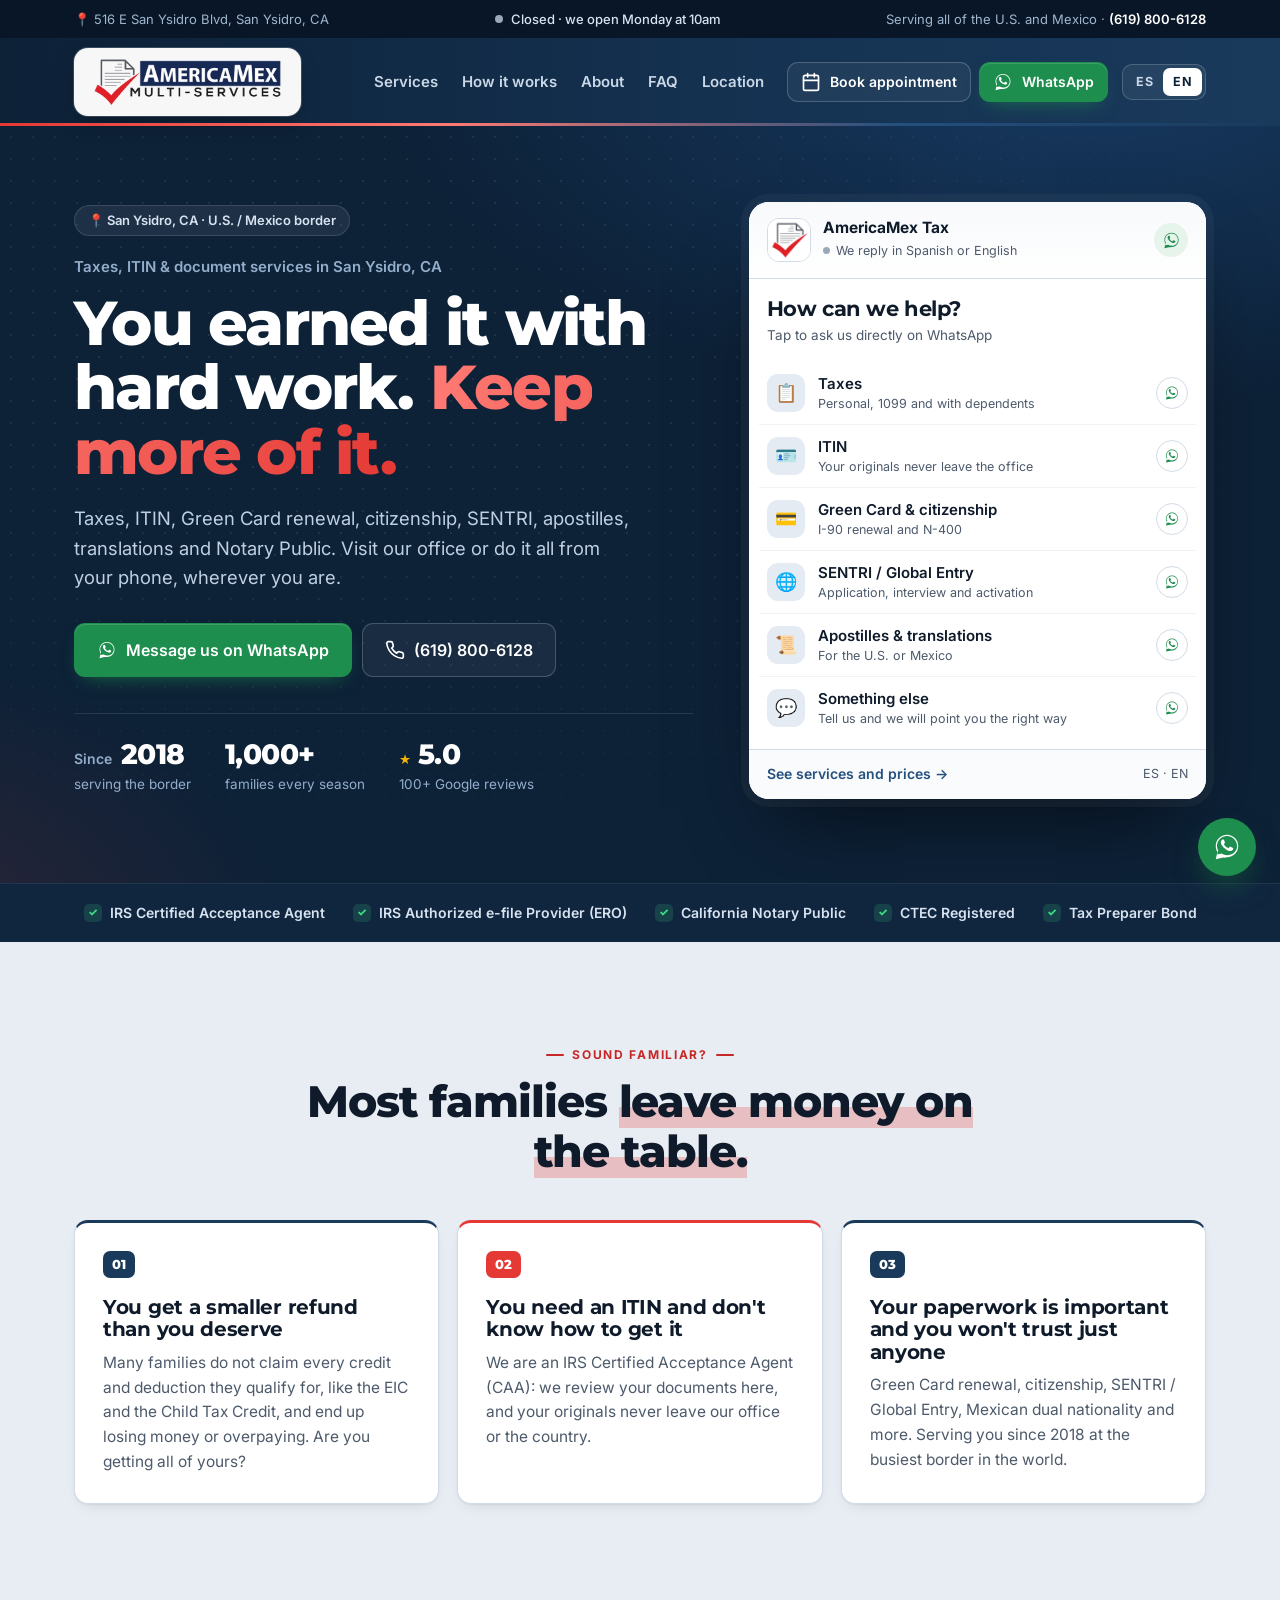
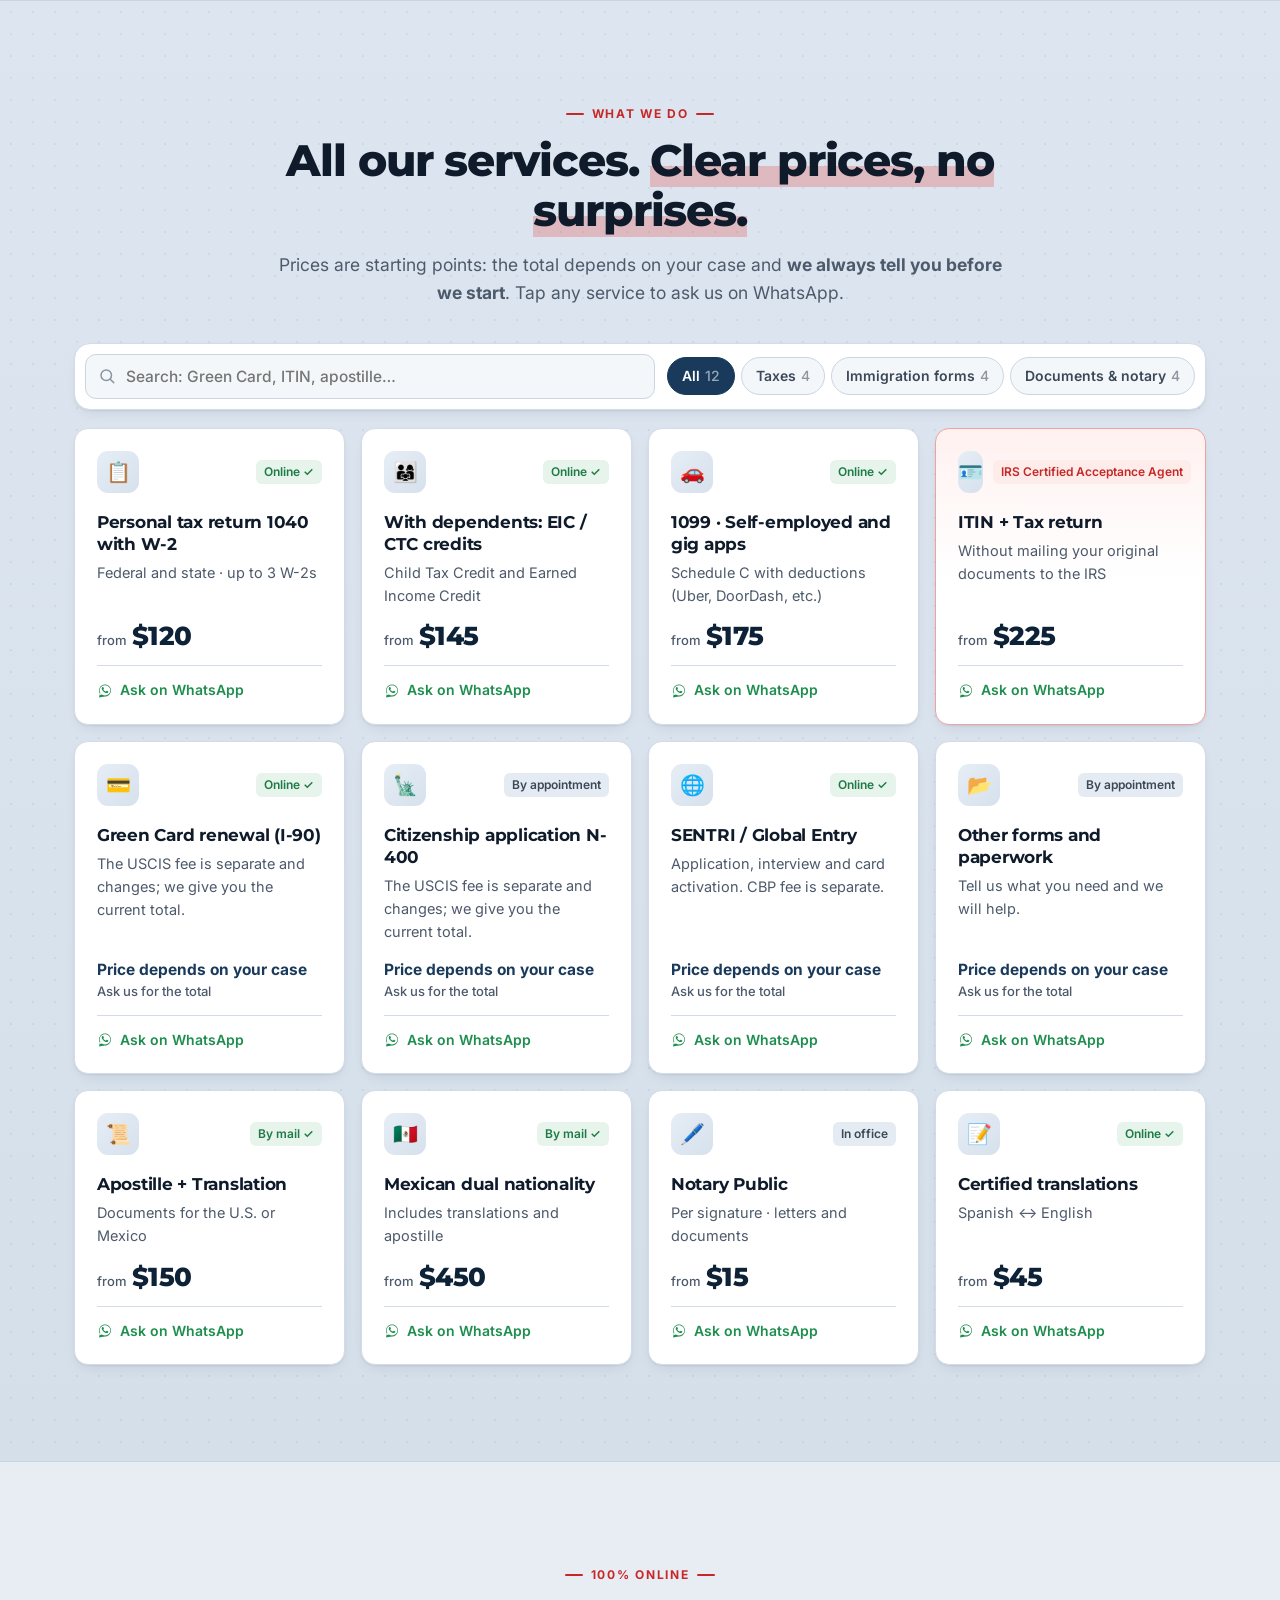
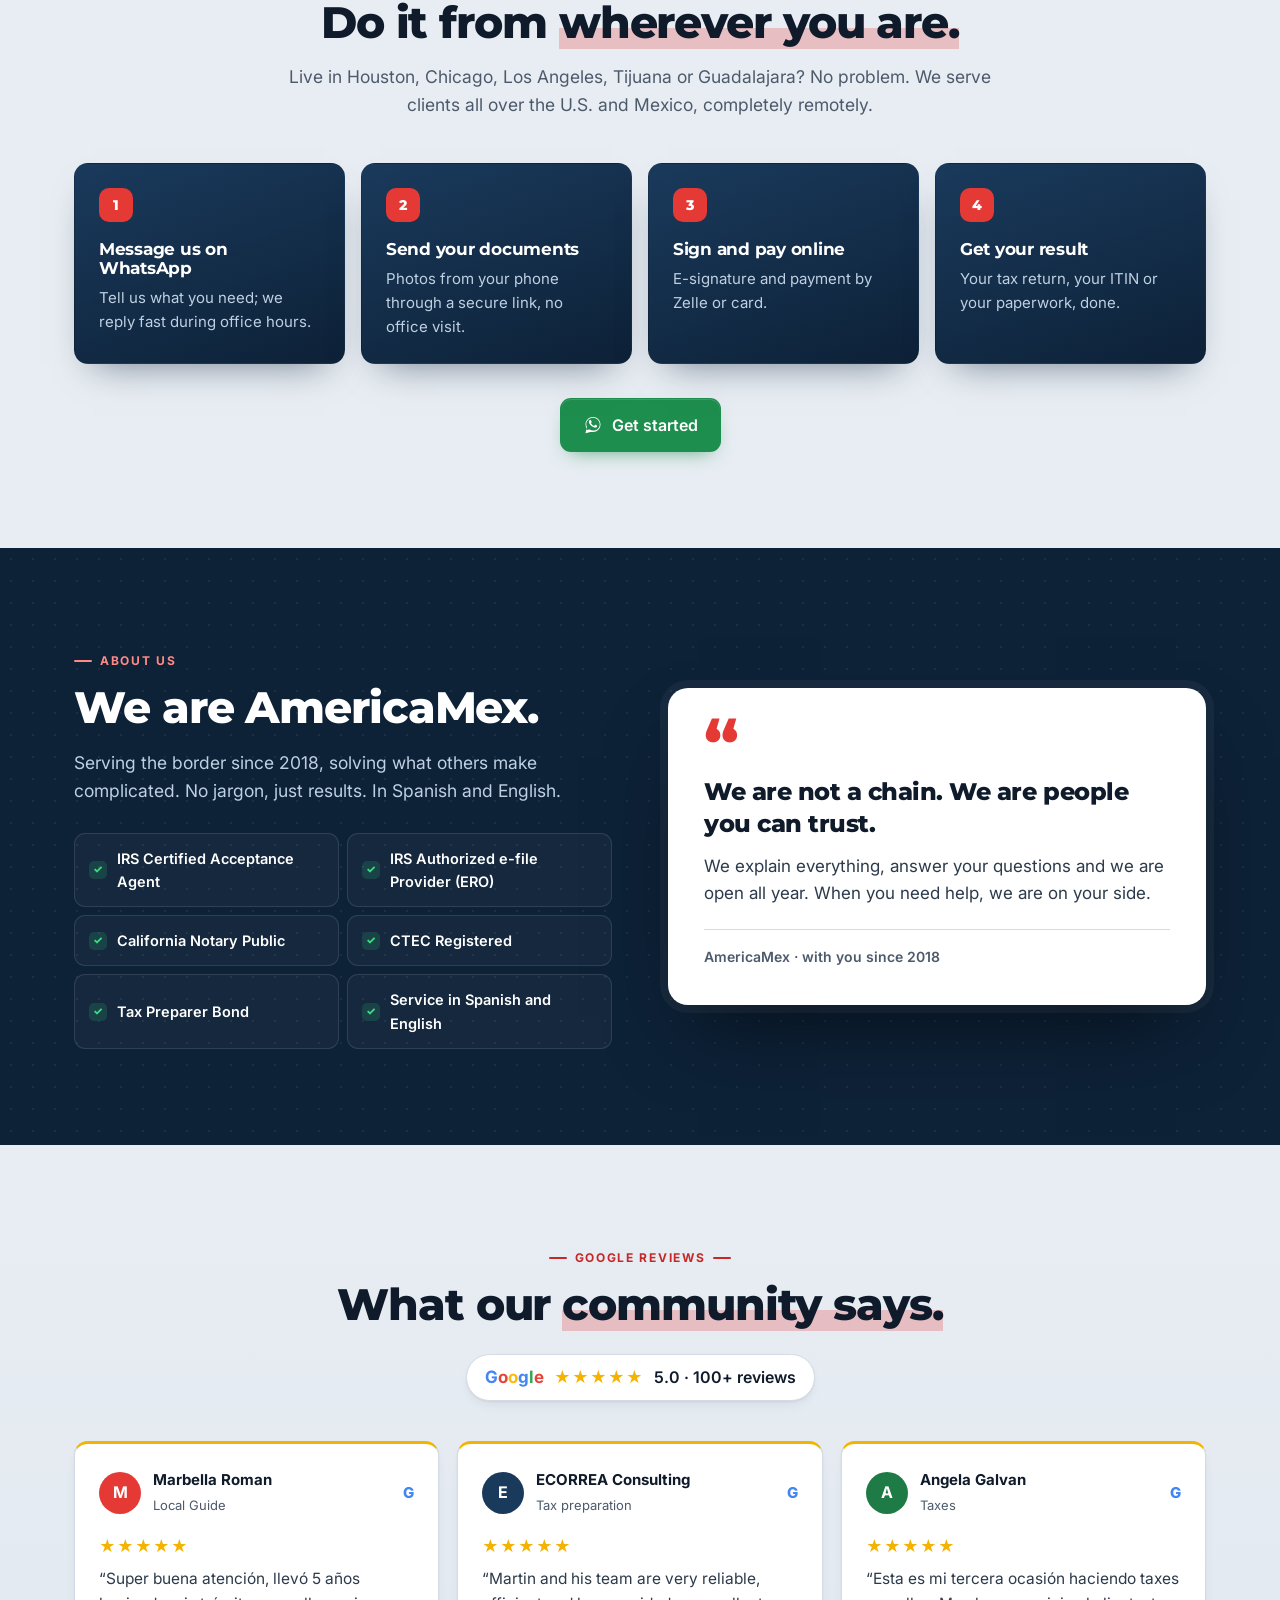
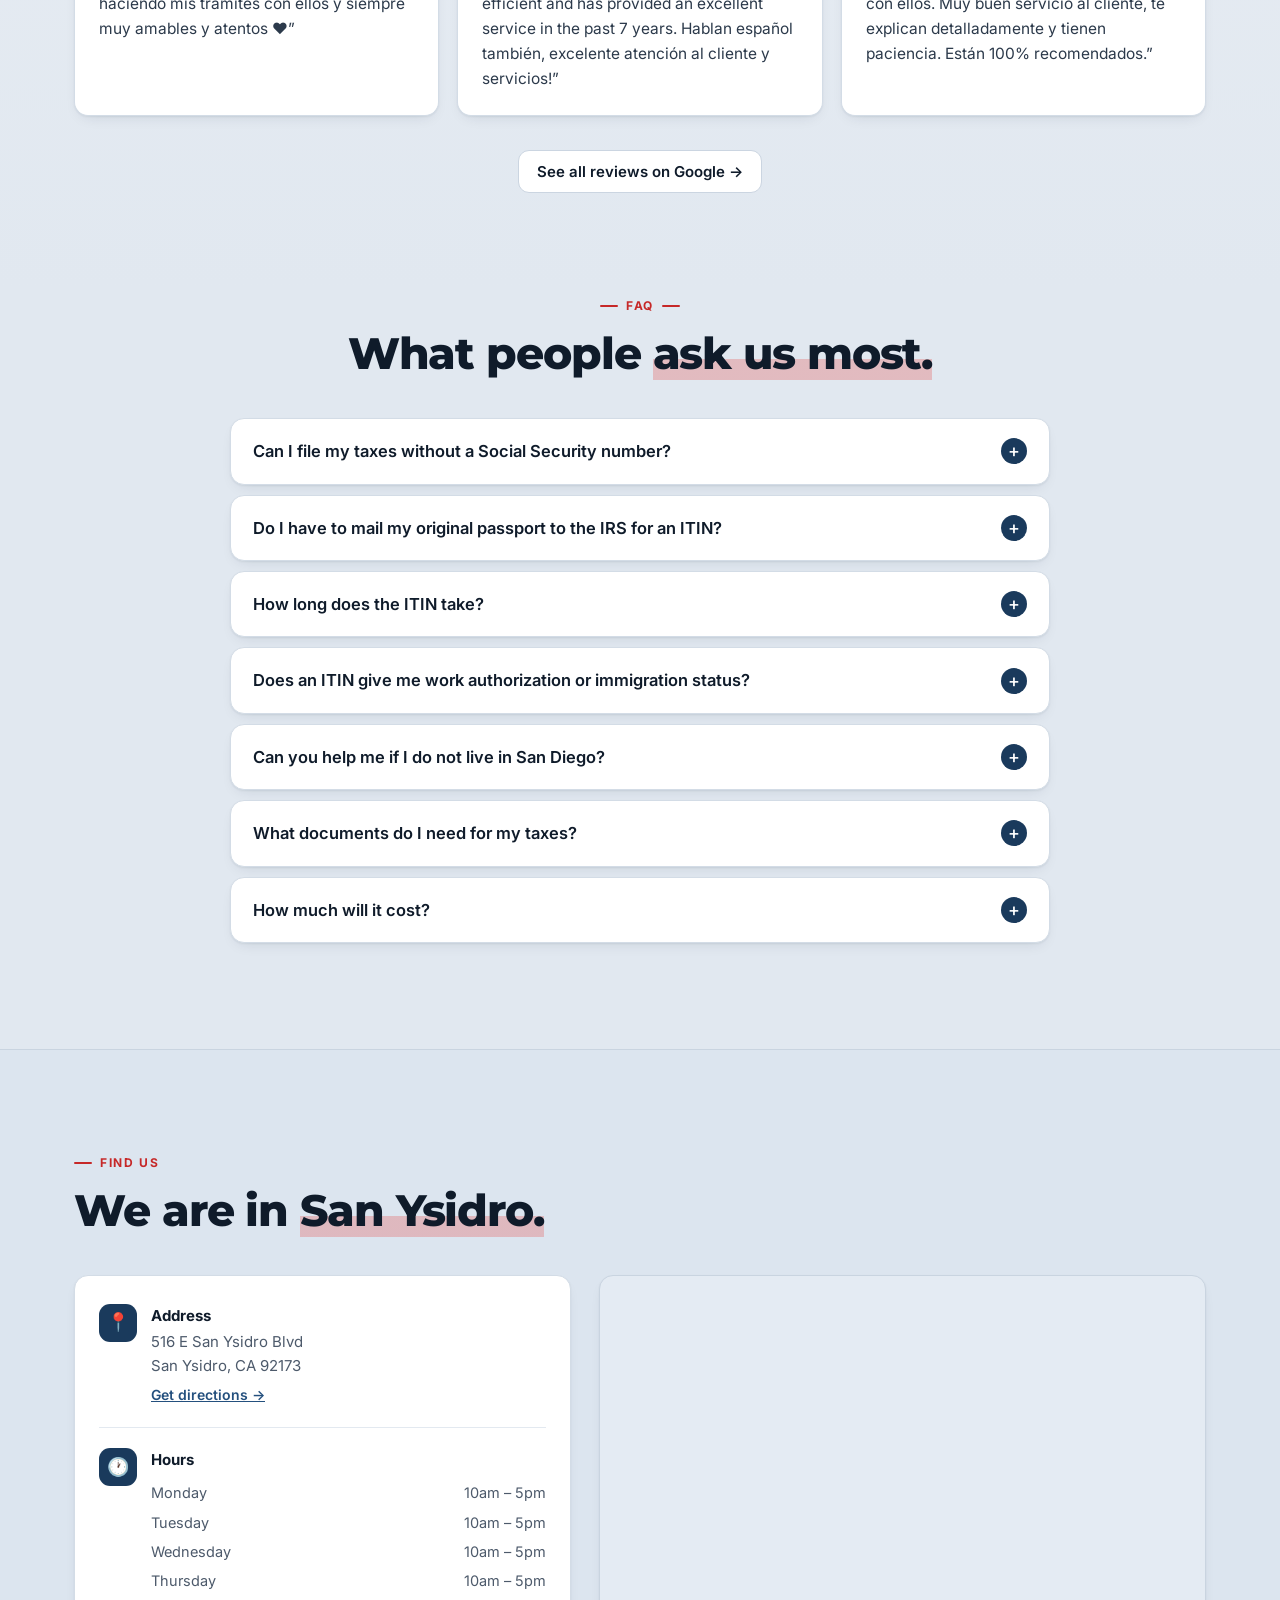
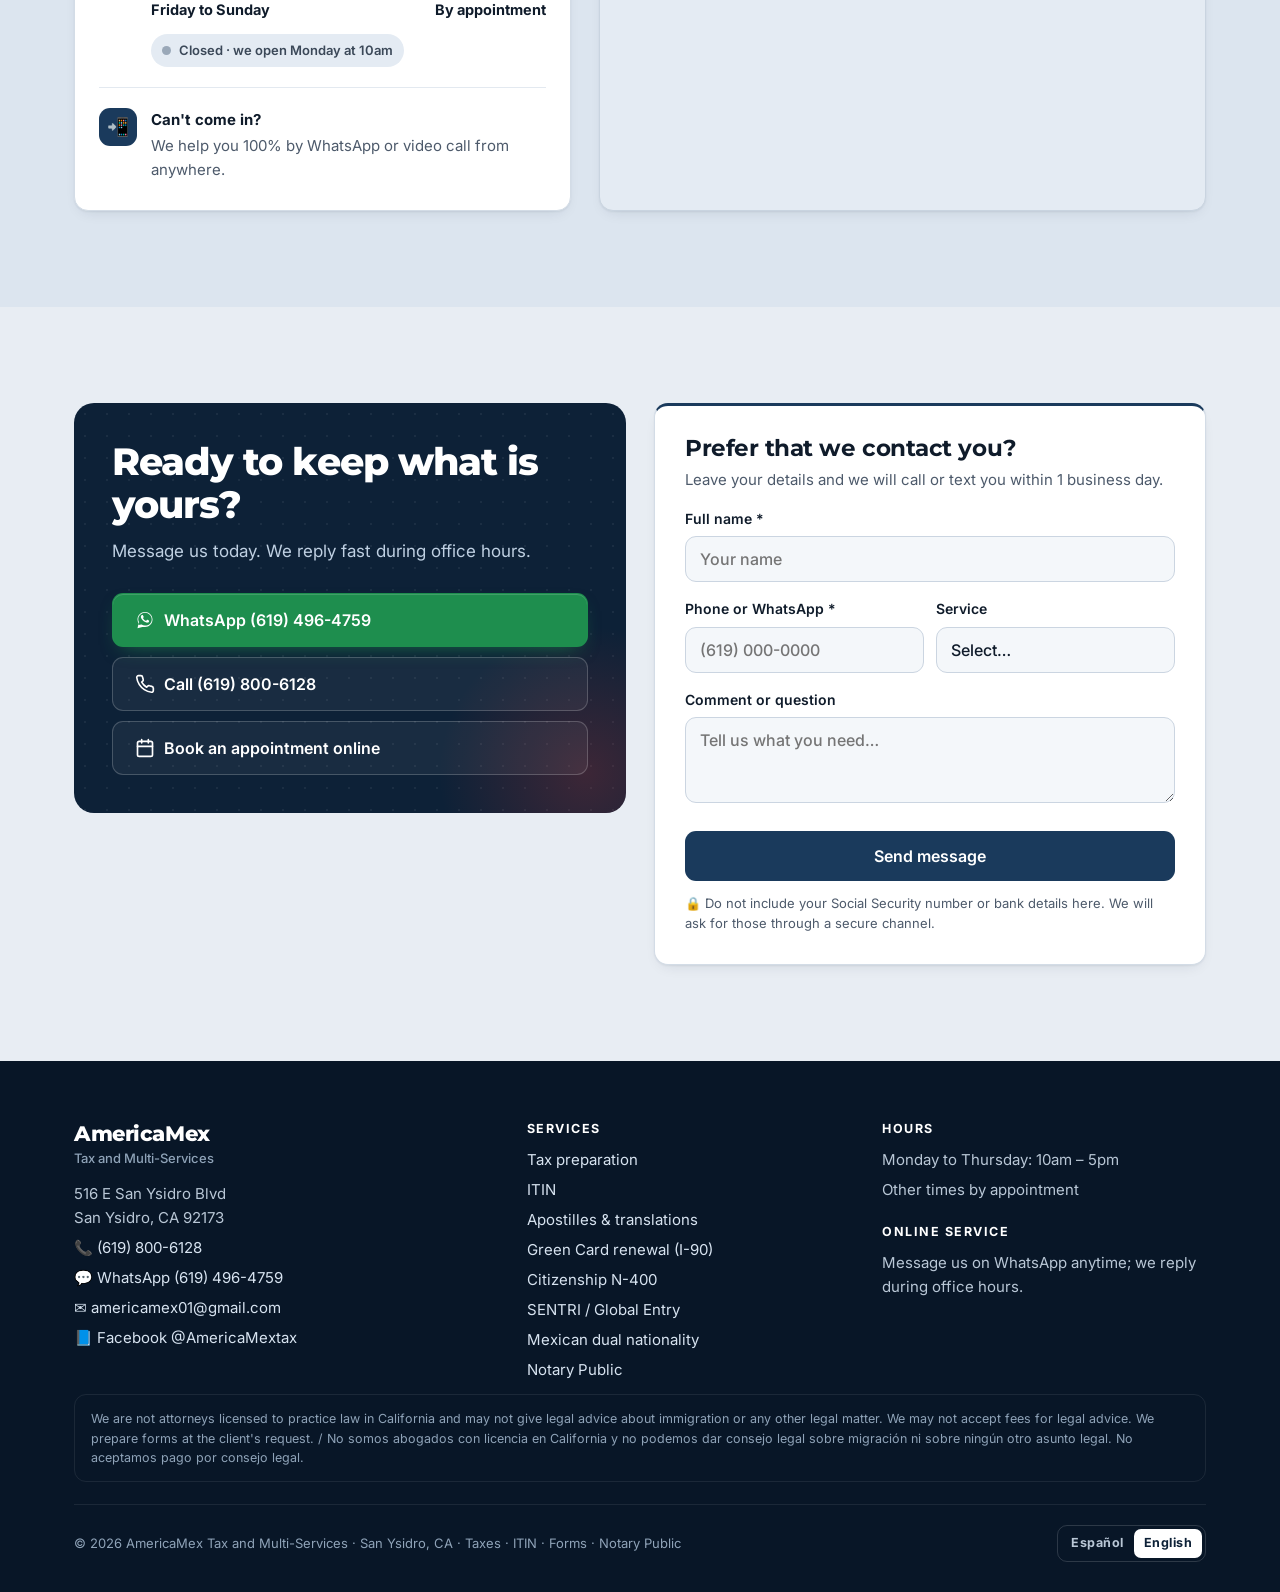
==== commit 08d7575b: "Add files via upload" ====
--- a/en/index.html
+++ b/en/index.html
@@ -4,7 +4,7 @@
   <meta charset="UTF-8">
   <meta name="viewport" content="width=device-width, initial-scale=1, viewport-fit=cover">
   <title>Taxes, ITIN & Document Services in San Ysidro, CA | AmericaMex</title>
-  <meta name="description" content="Tax preparation and ITIN with an IRS Certifying Acceptance Agent, Green Card renewal forms, citizenship, SENTRI, apostilles and Notary Public in San Ysidro, CA. Bilingual, in office or by WhatsApp.">
+  <meta name="description" content="Tax preparation and ITIN with an IRS Certified Acceptance Agent, Green Card renewal forms, citizenship, SENTRI, apostilles and Notary Public in San Ysidro, CA. Bilingual, in office or by WhatsApp.">
   <link rel="canonical" href="https://delmar85.github.io/americamex-web/en/">
   <link rel="alternate" hreflang="es" href="https://delmar85.github.io/americamex-web/">
   <link rel="alternate" hreflang="en" href="https://delmar85.github.io/americamex-web/en/">
@@ -62,7 +62,7 @@
    "url": "https://delmar85.github.io/americamex-web/",
    "logo": "https://delmar85.github.io/americamex-web/logo.png",
    "image": "https://delmar85.github.io/americamex-web/og-image.jpg",
-   "description": "Tax preparation and ITIN with an IRS Certifying Acceptance Agent, Green Card renewal forms, citizenship, SENTRI, apostilles and Notary Public in San Ysidro, CA. Bilingual, in office or by WhatsApp.",
+   "description": "Tax preparation and ITIN with an IRS Certified Acceptance Agent, Green Card renewal forms, citizenship, SENTRI, apostilles and Notary Public in San Ysidro, CA. Bilingual, in office or by WhatsApp.",
    "foundingDate": "2018",
    "telephone": "+1-619-800-6128",
    "email": "americamex01@gmail.com",
@@ -314,7 +314,7 @@
      "name": "Do I have to mail my original passport to the IRS for an ITIN?",
      "acceptedAnswer": {
       "@type": "Answer",
-      "text": "In most cases, no. As a Certifying Acceptance Agent we review your documents here and return them the same day."
+      "text": "In most cases, no. As a Certified Acceptance Agent we review your documents here and return them the same day."
      }
     },
     {
@@ -798,97 +798,6 @@
 @media (min-width:1061px) and (max-width:1240px){.main-nav li.opt{display:none}}
 @media (min-width:641px){.hero .status{display:none}}
 
-/* ===== v4 · Hero azul con marca de agua (estilo clásico AmericaMex) ===== */
-.hero{background-color:#1A3A5C;background-image:radial-gradient(900px 520px at 50% -12%,rgba(255,255,255,.07),transparent 70%),radial-gradient(700px 420px at 50% 115%,rgba(13,33,55,.55),transparent 70%);text-align:center}
-.hero::before{background-image:radial-gradient(circle,rgba(255,255,255,.07) 1px,transparent 1px);background-size:30px 30px;mask-image:none;-webkit-mask-image:none}
-.hero-wm{position:absolute;top:56%;left:50%;transform:translate(-50%,-50%);font:900 clamp(60px,14.2vw,250px)/1 var(--fd);letter-spacing:-.04em;color:rgba(255,255,255,.04);white-space:nowrap;pointer-events:none;user-select:none;z-index:0}
-.hero-inner{grid-template-columns:1fr;max-width:980px;justify-items:center;padding:92px 24px 88px}
-.hero-inner>div{display:flex;flex-direction:column;align-items:center}
-.hero .pill{margin:0 auto}
-.hero h1 .kw{color:#A9C1DB}
-.hero h1 .big{font-size:clamp(40px,6.6vw,78px);font-weight:900;letter-spacing:-.035em;line-height:1.02}
-.hero h1 .big .l,.hero h1 .big em{display:block}
-.hero-sub{margin:22px auto 0;max-width:680px;color:#CFDCEA;font-size:19px}
-.hero-btns{justify-content:center;margin-top:34px}
-.hero-stats{justify-content:center;gap:48px;border-top-color:rgba(255,255,255,.14)}
-.hero-stats>div{text-align:center}
-.hero .status{justify-content:center}
-.hero-ask{margin-top:26px;display:flex;flex-direction:column;align-items:center;gap:10px}
-.ask-lbl{font-size:14px;font-weight:600;color:#A9C1DB}
-.ask-row{display:flex;flex-wrap:wrap;justify-content:center;gap:8px;max-width:760px}
-.ask-chip{display:inline-flex;align-items:center;gap:7px;padding:8px 14px;border-radius:999px;background:rgba(255,255,255,.08);border:1px solid rgba(255,255,255,.18);color:#fff;font-weight:600;font-size:14px;text-decoration:none;transition:background .15s,border-color .15s,transform .15s}
-.ask-chip:hover,.ask-chip:focus-visible{background:var(--wa);border-color:var(--wa);transform:translateY(-1px)}
-@media (max-width:640px){
-  .hero-inner{padding:52px 16px 56px}
-  .hero-wm{font-size:15vw;top:44%}
-  .hero h1 .big{font-size:clamp(32px,9.6vw,44px)}
-  .hero-sub{font-size:17px}
-  .hero-stats{gap:24px}
-  .ask-chip{font-size:13px;padding:7px 12px}
-}
-
-/* ===== v5 · Más poder: rojo brillante, verde vivo, letras grandes, líneas marcadas ===== */
-:root{--red:#FF2D2D; --red-d:#E41C1C; --coral:#FF5A52; --wa:#17B04F; --wa-d:#119140; --ok:#13843C; --line:#C8D3E0}
-body{font-size:17px}
-/* botones */
-.btn{font-weight:700;font-size:16px;border-width:2px}
-.btn-lg{padding:18px 28px;font-size:18px;border-radius:13px}
-.btn-wa{background:linear-gradient(180deg,#25C85E 0%,#14A24A 100%);color:#fff;text-shadow:0 1px 1px rgba(0,0,0,.22);box-shadow:0 12px 28px -12px rgba(23,176,79,.9),inset 0 1px 0 rgba(255,255,255,.25)}
-.btn-wa:hover{background:linear-gradient(180deg,#22BA57 0%,#108A3E 100%)}
-.btn-ghost{border-color:rgba(255,255,255,.38)!important}
-.btn-ghost:hover{border-color:#fff!important}
-/* hero */
-.hero h1 .big{font-size:clamp(42px,7.2vw,88px)}
-.hero h1 em{background:linear-gradient(90deg,#FF6A5F 0%,#FF2D2D 55%,#FF3B30 100%);-webkit-background-clip:text;background-clip:text;color:transparent;filter:drop-shadow(0 4px 18px rgba(255,45,45,.35))}
-.hero h1 .kw{font-size:17px;font-weight:700;color:#B9CDE2}
-.hero-sub{font-size:20.5px;color:#DCE6F1}
-.hero .pill{font-size:14.5px;font-weight:700;border-width:2px}
-.hero-stats b{font-size:36px}
-.hero-stats span{font-size:14.5px;color:#B9CDE2}
-.hero-stats{border-top-width:2px}
-.ask-lbl{font-size:15.5px;color:#C9D9EA}
-.ask-chip{font-size:15px;font-weight:700;border-width:2px;padding:9px 16px}
-.ask-chip:hover,.ask-chip:focus-visible{background:var(--wa);border-color:var(--wa)}
-.hero-wm{color:rgba(255,255,255,.05)}
-/* encabezado */
-.site-header::before{height:4px;background:linear-gradient(90deg,#FF2D2D,#FF5A52 35%,#2E6DB0 70%,#1A3A5C)}
-.main-nav a.lk{font-size:16px;font-weight:700;color:#DCE6F1}
-.main-nav a.lk::after{height:3px}
-/* barra de credenciales */
-.trust li{font-size:15.5px;font-weight:700}
-.trust .ck{background:rgba(37,200,94,.2);color:#3BE07A}
-/* secciones */
-.eyebrow{font-size:13.5px;font-weight:800;color:var(--red)}
-.eyebrow::before,.sec-h.center .eyebrow::after{width:26px;height:3px}
-.eyebrow.light{color:#FF6A5F}
-.sec-h h2{font-size:clamp(34px,4.6vw,54px);font-weight:900;letter-spacing:-.03em}
-.sec-h p{font-size:19px}
-.card{border-width:1.5px}
-.pcard{border-top-width:4px}
-.pcard h3{font-size:22px}
-.scard h3{font-size:19px}
-.step h3{font-size:19px}
-.sprice{font-size:30px;color:var(--navy-d)}
-.sask{font-size:15px;color:var(--wa-d);border-top-width:1.5px}
-.scard:hover{border-color:var(--red)}
-.chip{font-weight:700;border-width:2px}
-.faq-list summary{font-size:18px;font-weight:700}
-.form{border-top-width:4px}
-.irow b,.irow strong{font-size:17px}
-@media (max-width:640px){
-  body{font-size:16.5px}
-  .hero h1 .big{font-size:clamp(34px,10vw,46px)}
-  .hero-sub{font-size:17.5px}
-  .btn-lg{padding:16px 20px;font-size:17px}
-  .hero-stats b{font-size:28px}
-  .sec-h h2{font-size:clamp(30px,8.6vw,38px)}
-  .sec-h p{font-size:17px}
-}
-.logo-wrap,.logo-plate{flex-shrink:0}
-.logo-img{max-width:none}
-@media (min-width:1061px){.main-nav a.lk{padding:8px 9px}}
-@media (min-width:1061px) and (max-width:1320px){.main-nav a.lk{font-size:15px;padding:8px 7px}.site-header .btn{padding:11px 14px}}
-
   </style>
 </head>
 <body>
@@ -932,8 +841,8 @@
         </ul>
       </nav>
       <div class="lang" role="group" aria-label="Language">
-        <a href="https://delmar85.github.io/americamex-web/" hreflang="es" lang="es">ES</a>
-        <a href="https://delmar85.github.io/americamex-web/en/" hreflang="en" lang="en" aria-current="true">EN</a>
+        <a href="../" hreflang="es" lang="es">ES</a>
+        <a href="./" hreflang="en" lang="en" aria-current="true">EN</a>
       </div>
       <button class="nav-toggle" id="navToggle" aria-expanded="false" aria-controls="mainNav" aria-label="Open menu">
         <span></span><span></span><span></span>
@@ -944,13 +853,12 @@
   <main id="main">
 
     <section class="hero" id="top">
-      <div class="hero-wm" aria-hidden="true">AMERICAMEX</div>
       <div class="container hero-inner">
         <div>
           <span class="pill">📍 San Ysidro, CA · U.S. / Mexico border</span>
           <h1>
             <span class="kw">Taxes, ITIN & document services in San Ysidro, CA</span>
-            <span class="big"><span class="l">You earned it</span> <span class="l">with hard work.</span> <em>Keep more of it.</em></span>
+            <span class="big">You earned it with hard work. <em>Keep more of it.</em></span>
           </h1>
           <p class="hero-sub">Taxes, ITIN, Green Card renewal, citizenship, SENTRI, apostilles, translations and Notary Public. Visit our office or do it all from your phone, wherever you are.</p>
           <div class="hero-btns">
@@ -958,16 +866,6 @@
             <a href="tel:+16198006128" class="btn btn-ghost btn-lg"><svg class="ico" aria-hidden="true"><use href="#i-tel"/></svg>(619) 800-6128</a>
             <a href="https://cal.com/americamex-vv9s4r" target="_blank" rel="noopener" class="btn btn-ghost btn-lg hb-cita"><svg class="ico" aria-hidden="true"><use href="#i-cal"/></svg>Book appointment</a>
           </div>
-          <div class="hero-ask"><span class="ask-lbl">Quick question? Tap your service and message us:</span>
-            <div class="ask-row">
-            <a class="ask-chip" target="_blank" rel="noopener" href="https://wa.me/16194964759?text=Hi%2C%20I%20want%20to%20file%20my%20taxes."><span aria-hidden="true">📋</span>Taxes</a>
-            <a class="ask-chip" target="_blank" rel="noopener" href="https://wa.me/16194964759?text=Hi%2C%20I%20need%20to%20get%20or%20renew%20my%20ITIN."><span aria-hidden="true">🪪</span>ITIN</a>
-            <a class="ask-chip" target="_blank" rel="noopener" href="https://wa.me/16194964759?text=Hi%2C%20I%20have%20a%20question%20about%20my%20Green%20Card%20or%20citizenship."><span aria-hidden="true">💳</span>Green Card &amp; citizenship</a>
-            <a class="ask-chip" target="_blank" rel="noopener" href="https://wa.me/16194964759?text=Hi%2C%20I%20am%20interested%20in%20SENTRI%20%2F%20Global%20Entry."><span aria-hidden="true">🌐</span>SENTRI / Global Entry</a>
-            <a class="ask-chip" target="_blank" rel="noopener" href="https://wa.me/16194964759?text=Hi%2C%20I%20need%20an%20apostille%20or%20translation."><span aria-hidden="true">📜</span>Apostilles &amp; translations</a>
-            <a class="ask-chip" target="_blank" rel="noopener" href="https://wa.me/16194964759?text=Hi%2C%20I%20have%20a%20question%3A%20"><span aria-hidden="true">💬</span>Something else</a>
-            </div>
-          </div>
           <div class="status" aria-live="polite"><span class="dot" id="heroDot"></span><span id="heroStatus">Monday to Thursday, 10am to 5pm</span></div>
           <div class="hero-stats">
             <div><b><small>Since </small>2018</b><span>serving the border</span></div>
@@ -976,13 +874,33 @@
           </div>
         </div>
 
+        <aside class="chatcard" aria-labelledby="qTitle">
+          <div class="chat-top">
+            <span class="chat-av"><img src="../apple-touch-icon.png" alt="" width="44" height="44" loading="lazy"></span>
+            <div><b>AmericaMex Tax</b><small><span class="dot" id="chatDot"></span><span>We reply in Spanish or English</span></small></div>
+            <span class="wa-badge" aria-hidden="true"><svg><use href="#i-wa"/></svg></span>
+          </div>
+          <div class="chat-body">
+            <h2 id="qTitle">How can we help?</h2>
+            <p>Tap to ask us directly on WhatsApp</p>
+          </div>
+          <ul>
+            <li><a target="_blank" rel="noopener" href="https://wa.me/16194964759?text=Hi%2C%20I%20want%20to%20file%20my%20taxes."><span class="qi" aria-hidden="true">📋</span><span class="qn">Taxes<small>Personal, 1099 and with dependents</small></span><span class="qgo" aria-hidden="true"><svg><use href="#i-wa"/></svg></span></a></li>
+            <li><a target="_blank" rel="noopener" href="https://wa.me/16194964759?text=Hi%2C%20I%20need%20to%20get%20or%20renew%20my%20ITIN."><span class="qi" aria-hidden="true">🪪</span><span class="qn">ITIN<small>Your originals never leave the office</small></span><span class="qgo" aria-hidden="true"><svg><use href="#i-wa"/></svg></span></a></li>
+            <li><a target="_blank" rel="noopener" href="https://wa.me/16194964759?text=Hi%2C%20I%20have%20a%20question%20about%20my%20Green%20Card%20or%20citizenship."><span class="qi" aria-hidden="true">💳</span><span class="qn">Green Card &amp; citizenship<small>I-90 renewal and N-400</small></span><span class="qgo" aria-hidden="true"><svg><use href="#i-wa"/></svg></span></a></li>
+            <li><a target="_blank" rel="noopener" href="https://wa.me/16194964759?text=Hi%2C%20I%20am%20interested%20in%20SENTRI%20%2F%20Global%20Entry."><span class="qi" aria-hidden="true">🌐</span><span class="qn">SENTRI / Global Entry<small>Application, interview and activation</small></span><span class="qgo" aria-hidden="true"><svg><use href="#i-wa"/></svg></span></a></li>
+            <li><a target="_blank" rel="noopener" href="https://wa.me/16194964759?text=Hi%2C%20I%20need%20an%20apostille%20or%20translation."><span class="qi" aria-hidden="true">📜</span><span class="qn">Apostilles &amp; translations<small>For the U.S. or Mexico</small></span><span class="qgo" aria-hidden="true"><svg><use href="#i-wa"/></svg></span></a></li>
+            <li><a target="_blank" rel="noopener" href="https://wa.me/16194964759?text=Hi%2C%20I%20have%20a%20question%3A%20"><span class="qi" aria-hidden="true">💬</span><span class="qn">Something else<small>Tell us and we will point you the right way</small></span><span class="qgo" aria-hidden="true"><svg><use href="#i-wa"/></svg></span></a></li>
+          </ul>
+          <div class="chat-foot"><a href="#servicios">See services and prices →</a><span>ES · EN</span></div>
+        </aside>
       </div>
     </section>
 
     <div class="trust">
       <div class="container">
         <ul aria-label="Credentials">
-          <li><span class="ck" aria-hidden="true">✓</span>IRS Certifying Acceptance Agent</li>
+          <li><span class="ck" aria-hidden="true">✓</span>IRS Certified Acceptance Agent</li>
           <li><span class="ck" aria-hidden="true">✓</span>IRS Authorized e-file Provider (ERO)</li>
           <li><span class="ck" aria-hidden="true">✓</span>California Notary Public</li>
           <li><span class="ck" aria-hidden="true">✓</span>CTEC Registered</li>
@@ -999,7 +917,7 @@
         </div>
         <div class="grid3">
           <article class="card pcard rv"><span class="pnum" aria-hidden="true">01</span><h3>You get a smaller refund than you deserve</h3><p>Many families do not claim every credit and deduction they qualify for, like the EIC and the Child Tax Credit, and end up losing money or overpaying. Are you getting all of yours?</p></article>
-          <article class="card pcard rv"><span class="pnum" aria-hidden="true">02</span><h3>You need an ITIN and don't know how to get it</h3><p>We are an IRS Certifying Acceptance Agent (CAA): we review your documents here, and your originals never leave our office or the country.</p></article>
+          <article class="card pcard rv"><span class="pnum" aria-hidden="true">02</span><h3>You need an ITIN and don't know how to get it</h3><p>We are an IRS Certified Acceptance Agent (CAA): we review your documents here, and your originals never leave our office or the country.</p></article>
           <article class="card pcard rv"><span class="pnum" aria-hidden="true">03</span><h3>Your paperwork is important and you won't trust just anyone</h3><p>Green Card renewal, citizenship, SENTRI / Global Entry, Mexican dual nationality and more. Serving you since 2018 at the busiest border in the world.</p></article>
         </div>
       </div>
@@ -1029,7 +947,7 @@
           <a class="card scard" data-c="impuestos" data-k="taxes 1040 w2 w-2 declaracion impuestos federal estatal return" target="_blank" rel="noopener" href="https://wa.me/16194964759?text=Hi%2C%20I%20am%20interested%20in%3A%201040%20tax%20return%20with%20W-2"><div class="stop"><span class="sico" aria-hidden="true">📋</span><span class="tag dig">Online ✓</span></div><h3>Personal tax return 1040 with W-2</h3><p>Federal and state · up to 3 W-2s</p><div class="sprice"><small>from</small>$120</div><span class="sask"><svg class="ico" aria-hidden="true"><use href="#i-wa"/></svg>Ask on WhatsApp</span></a>
           <a class="card scard" data-c="impuestos" data-k="taxes dependientes hijos eic ctc child tax credit earned income credito dependents kids" target="_blank" rel="noopener" href="https://wa.me/16194964759?text=Hi%2C%20I%20am%20interested%20in%3A%20tax%20return%20with%20dependents%20%28EIC%20%2F%20CTC%29"><div class="stop"><span class="sico" aria-hidden="true">👨‍👩‍👧</span><span class="tag dig">Online ✓</span></div><h3>With dependents: EIC / CTC credits</h3><p>Child Tax Credit and Earned Income Credit</p><div class="sprice"><small>from</small>$145</div><span class="sask"><svg class="ico" aria-hidden="true"><use href="#i-wa"/></svg>Ask on WhatsApp</span></a>
           <a class="card scard" data-c="impuestos" data-k="taxes 1099 self employed uber doordash lyft schedule c por mi cuenta negocio gig business" target="_blank" rel="noopener" href="https://wa.me/16194964759?text=Hi%2C%20I%20am%20interested%20in%3A%201099%20%2F%20self-employed%20tax%20return"><div class="stop"><span class="sico" aria-hidden="true">🚗</span><span class="tag dig">Online ✓</span></div><h3>1099 · Self-employed and gig apps</h3><p>Schedule C with deductions (Uber, DoorDash, etc.)</p><div class="sprice"><small>from</small>$175</div><span class="sask"><svg class="ico" aria-hidden="true"><use href="#i-wa"/></svg>Ask on WhatsApp</span></a>
-          <a class="card scard feat" data-c="impuestos" data-k="itin w7 w-7 taxes sin seguro social caa agente certificador no ssn acceptance agent" target="_blank" rel="noopener" href="https://wa.me/16194964759?text=Hi%2C%20I%20am%20interested%20in%3A%20ITIN%20%2B%20tax%20return"><div class="stop"><span class="sico" aria-hidden="true">🪪</span><span class="tag star">IRS Certifying Acceptance Agent</span></div><h3>ITIN + Tax return</h3><p>Without mailing your original documents to the IRS</p><div class="sprice"><small>from</small>$225</div><span class="sask"><svg class="ico" aria-hidden="true"><use href="#i-wa"/></svg>Ask on WhatsApp</span></a>
+          <a class="card scard feat" data-c="impuestos" data-k="itin w7 w-7 taxes sin seguro social caa agente certificado no ssn acceptance agent" target="_blank" rel="noopener" href="https://wa.me/16194964759?text=Hi%2C%20I%20am%20interested%20in%3A%20ITIN%20%2B%20tax%20return"><div class="stop"><span class="sico" aria-hidden="true">🪪</span><span class="tag star">IRS Certified Acceptance Agent</span></div><h3>ITIN + Tax return</h3><p>Without mailing your original documents to the IRS</p><div class="sprice"><small>from</small>$225</div><span class="sask"><svg class="ico" aria-hidden="true"><use href="#i-wa"/></svg>Ask on WhatsApp</span></a>
           <a class="card scard" data-c="migracion" data-k="mica green card residencia i90 i-90 renovacion uscis renewal permanent resident" target="_blank" rel="noopener" href="https://wa.me/16194964759?text=Hi%2C%20I%20am%20interested%20in%3A%20Green%20Card%20renewal%20I-90.%20What%20is%20the%20total%20cost%3F"><div class="stop"><span class="sico" aria-hidden="true">💳</span><span class="tag dig">Online ✓</span></div><h3>Green Card renewal (I-90)</h3><p>The USCIS fee is separate and changes; we give you the current total.</p><div class="sprice ask"><span>Price depends on your case</span><small>Ask us for the total</small></div><span class="sask"><svg class="ico" aria-hidden="true"><use href="#i-wa"/></svg>Ask on WhatsApp</span></a>
           <a class="card scard" data-c="migracion" data-k="ciudadania n400 n-400 naturalizacion uscis citizenship naturalization" target="_blank" rel="noopener" href="https://wa.me/16194964759?text=Hi%2C%20I%20am%20interested%20in%3A%20Citizenship%20N-400.%20What%20is%20the%20total%20cost%3F"><div class="stop"><span class="sico" aria-hidden="true">🗽</span><span class="tag">By appointment</span></div><h3>Citizenship application N-400</h3><p>The USCIS fee is separate and changes; we give you the current total.</p><div class="sprice ask"><span>Price depends on your case</span><small>Ask us for the total</small></div><span class="sask"><svg class="ico" aria-hidden="true"><use href="#i-wa"/></svg>Ask on WhatsApp</span></a>
           <a class="card scard" data-c="migracion" data-k="sentri global entry garita cbp linea border trusted traveler" target="_blank" rel="noopener" href="https://wa.me/16194964759?text=Hi%2C%20I%20am%20interested%20in%3A%20SENTRI%20%2F%20Global%20Entry.%20What%20is%20the%20total%20cost%3F"><div class="stop"><span class="sico" aria-hidden="true">🌐</span><span class="tag dig">Online ✓</span></div><h3>SENTRI / Global Entry</h3><p>Application, interview and card activation. CBP fee is separate.</p><div class="sprice ask"><span>Price depends on your case</span><small>Ask us for the total</small></div><span class="sask"><svg class="ico" aria-hidden="true"><use href="#i-wa"/></svg>Ask on WhatsApp</span></a>
@@ -1072,7 +990,7 @@
           <h2>We are AmericaMex.</h2>
           <p class="about-desc">Serving the border since 2018, solving what others make complicated. No jargon, just results. In Spanish and English.</p>
           <ul class="creds" aria-label="Credentials">
-            <li><span class="ck" aria-hidden="true">✓</span>IRS Certifying Acceptance Agent</li>
+            <li><span class="ck" aria-hidden="true">✓</span>IRS Certified Acceptance Agent</li>
             <li><span class="ck" aria-hidden="true">✓</span>IRS Authorized e-file Provider (ERO)</li>
             <li><span class="ck" aria-hidden="true">✓</span>California Notary Public</li>
             <li><span class="ck" aria-hidden="true">✓</span>CTEC Registered</li>
@@ -1115,7 +1033,7 @@
         </div>
         <div class="faq-list">
           <details><summary>Can I file my taxes without a Social Security number?</summary><p>Yes. If you do not qualify for an SSN, you file with an ITIN. We process it together with your tax return.</p></details>
-          <details><summary>Do I have to mail my original passport to the IRS for an ITIN?</summary><p>In most cases, no. As a Certifying Acceptance Agent we review your documents here and return them the same day.</p></details>
+          <details><summary>Do I have to mail my original passport to the IRS for an ITIN?</summary><p>In most cases, no. As a Certified Acceptance Agent we review your documents here and return them the same day.</p></details>
           <details><summary>How long does the ITIN take?</summary><p>Usually 7 to 11 weeks after it is sent, depending on the season. We follow up with you the whole way.</p></details>
           <details><summary>Does an ITIN give me work authorization or immigration status?</summary><p>No. The ITIN is only for meeting your tax obligations. It does help you keep your tax returns in order.</p></details>
           <details><summary>Can you help me if I do not live in San Diego?</summary><p>Yes. We work 100% online anywhere in the U.S. and Mexico: by WhatsApp, with e-signature and payment by Zelle or card.</p></details>
@@ -1261,8 +1179,8 @@
       <div class="fbot">
         <span>© <span id="year">2026</span> AmericaMex Tax and Multi-Services · San Ysidro, CA · Taxes · ITIN · Forms · Notary Public</span>
         <div class="lang" role="group" aria-label="Language">
-          <a href="https://delmar85.github.io/americamex-web/" hreflang="es" lang="es">Español</a>
-          <a href="https://delmar85.github.io/americamex-web/en/" hreflang="en" lang="en" aria-current="true">English</a>
+          <a href="../" hreflang="es" lang="es">Español</a>
+          <a href="./" hreflang="en" lang="en" aria-current="true">English</a>
         </div>
       </div>
     </div>
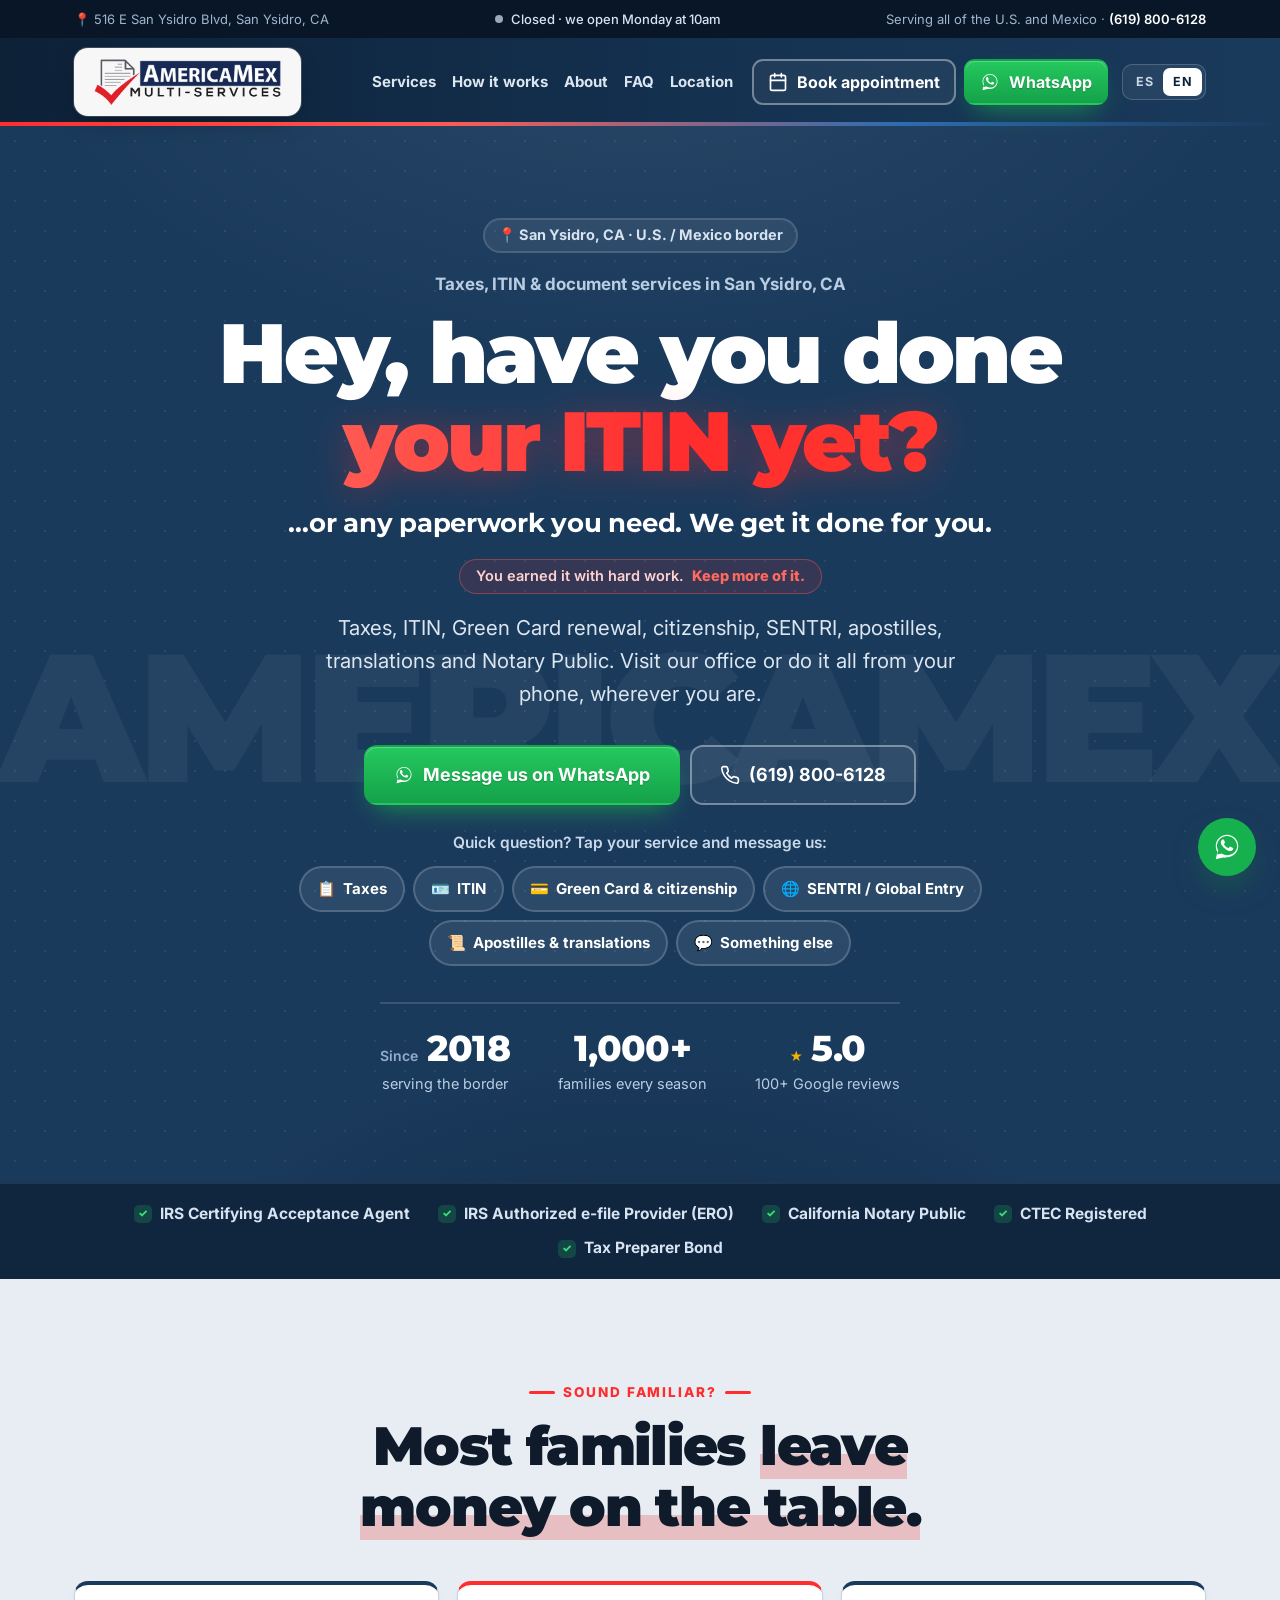
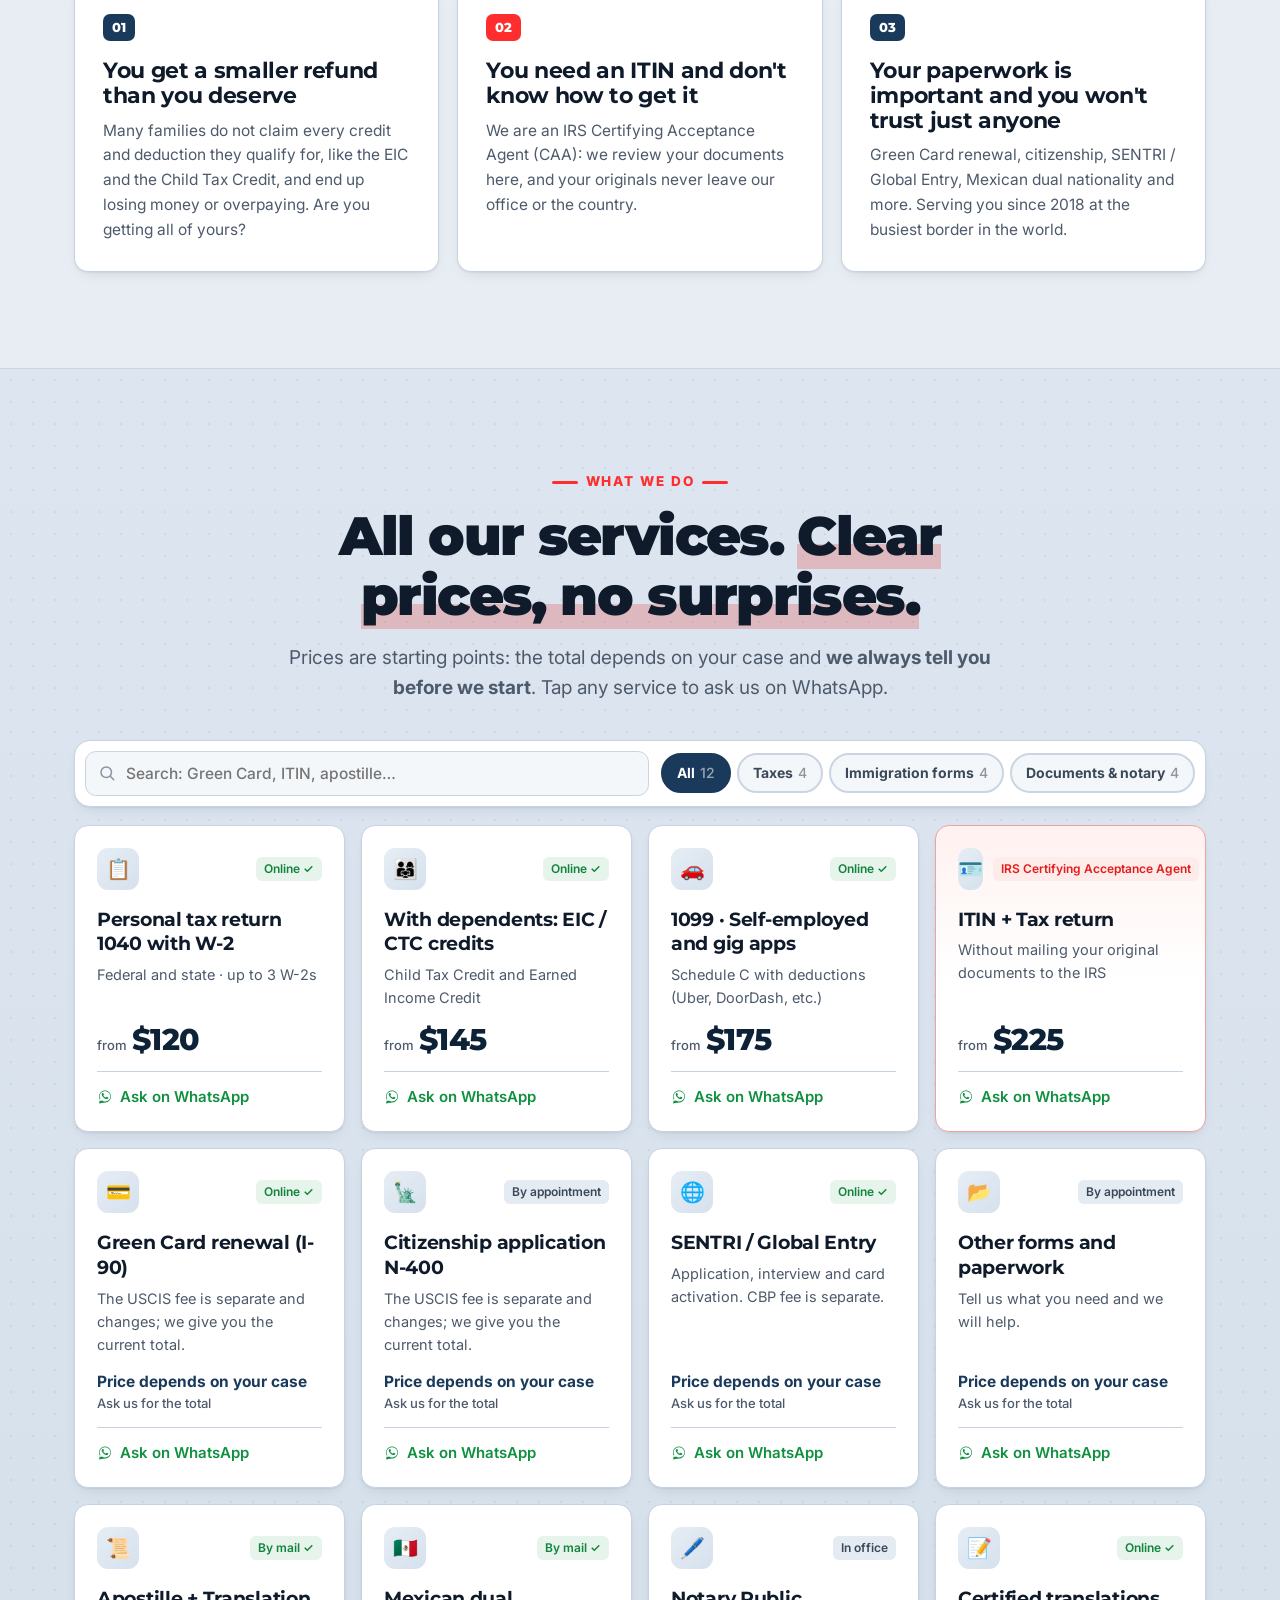
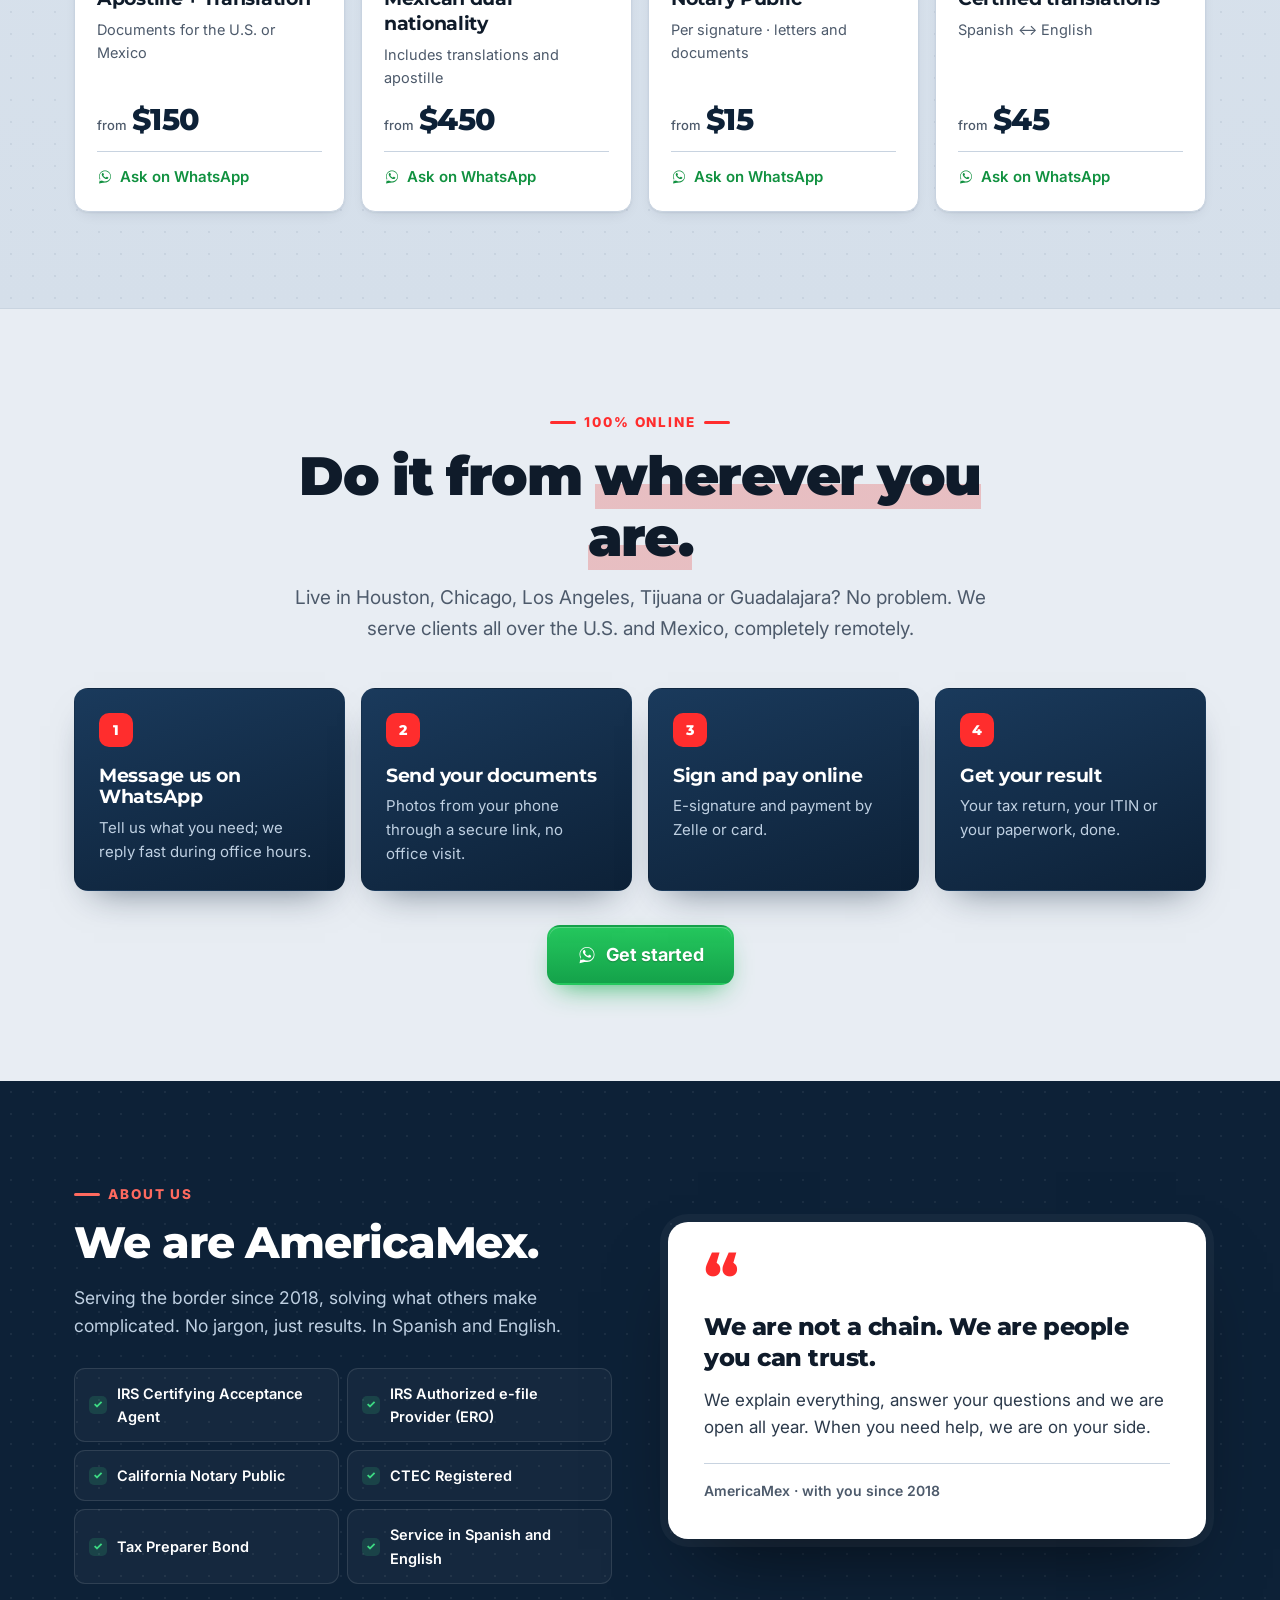
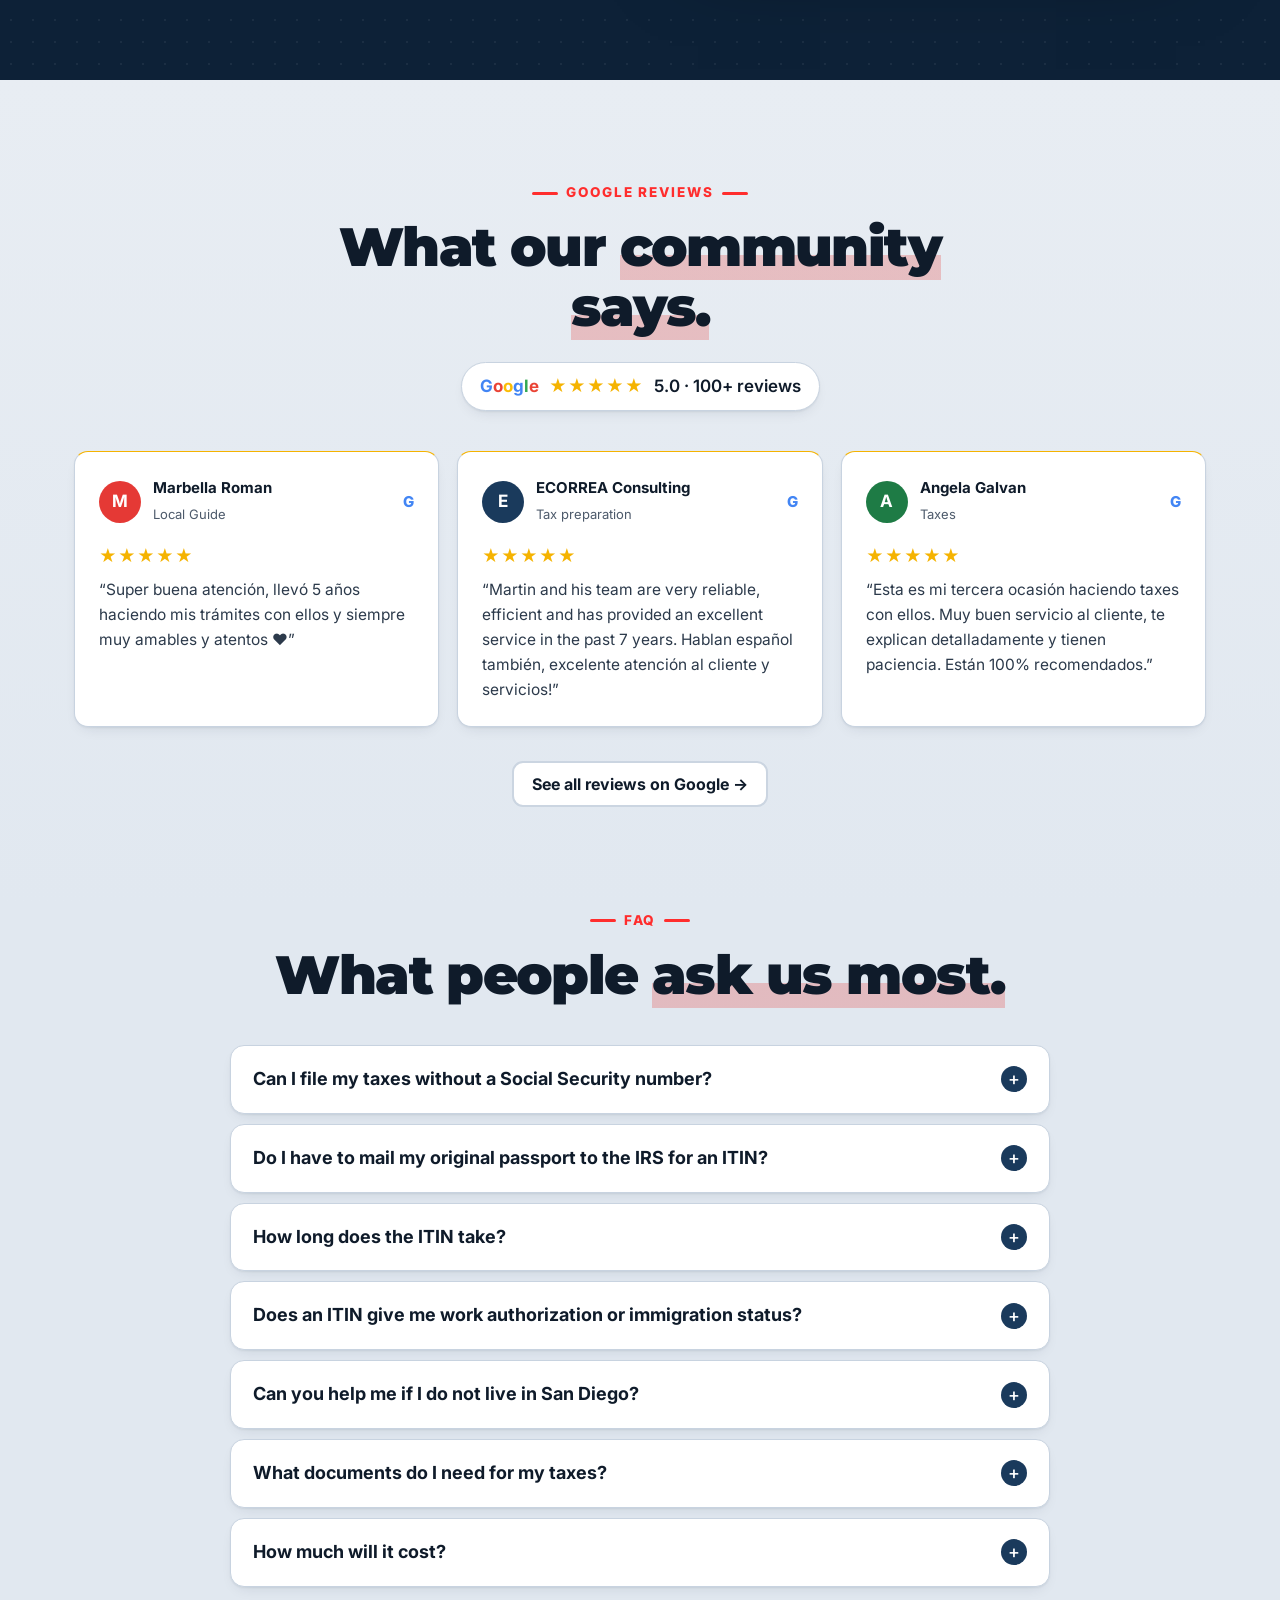
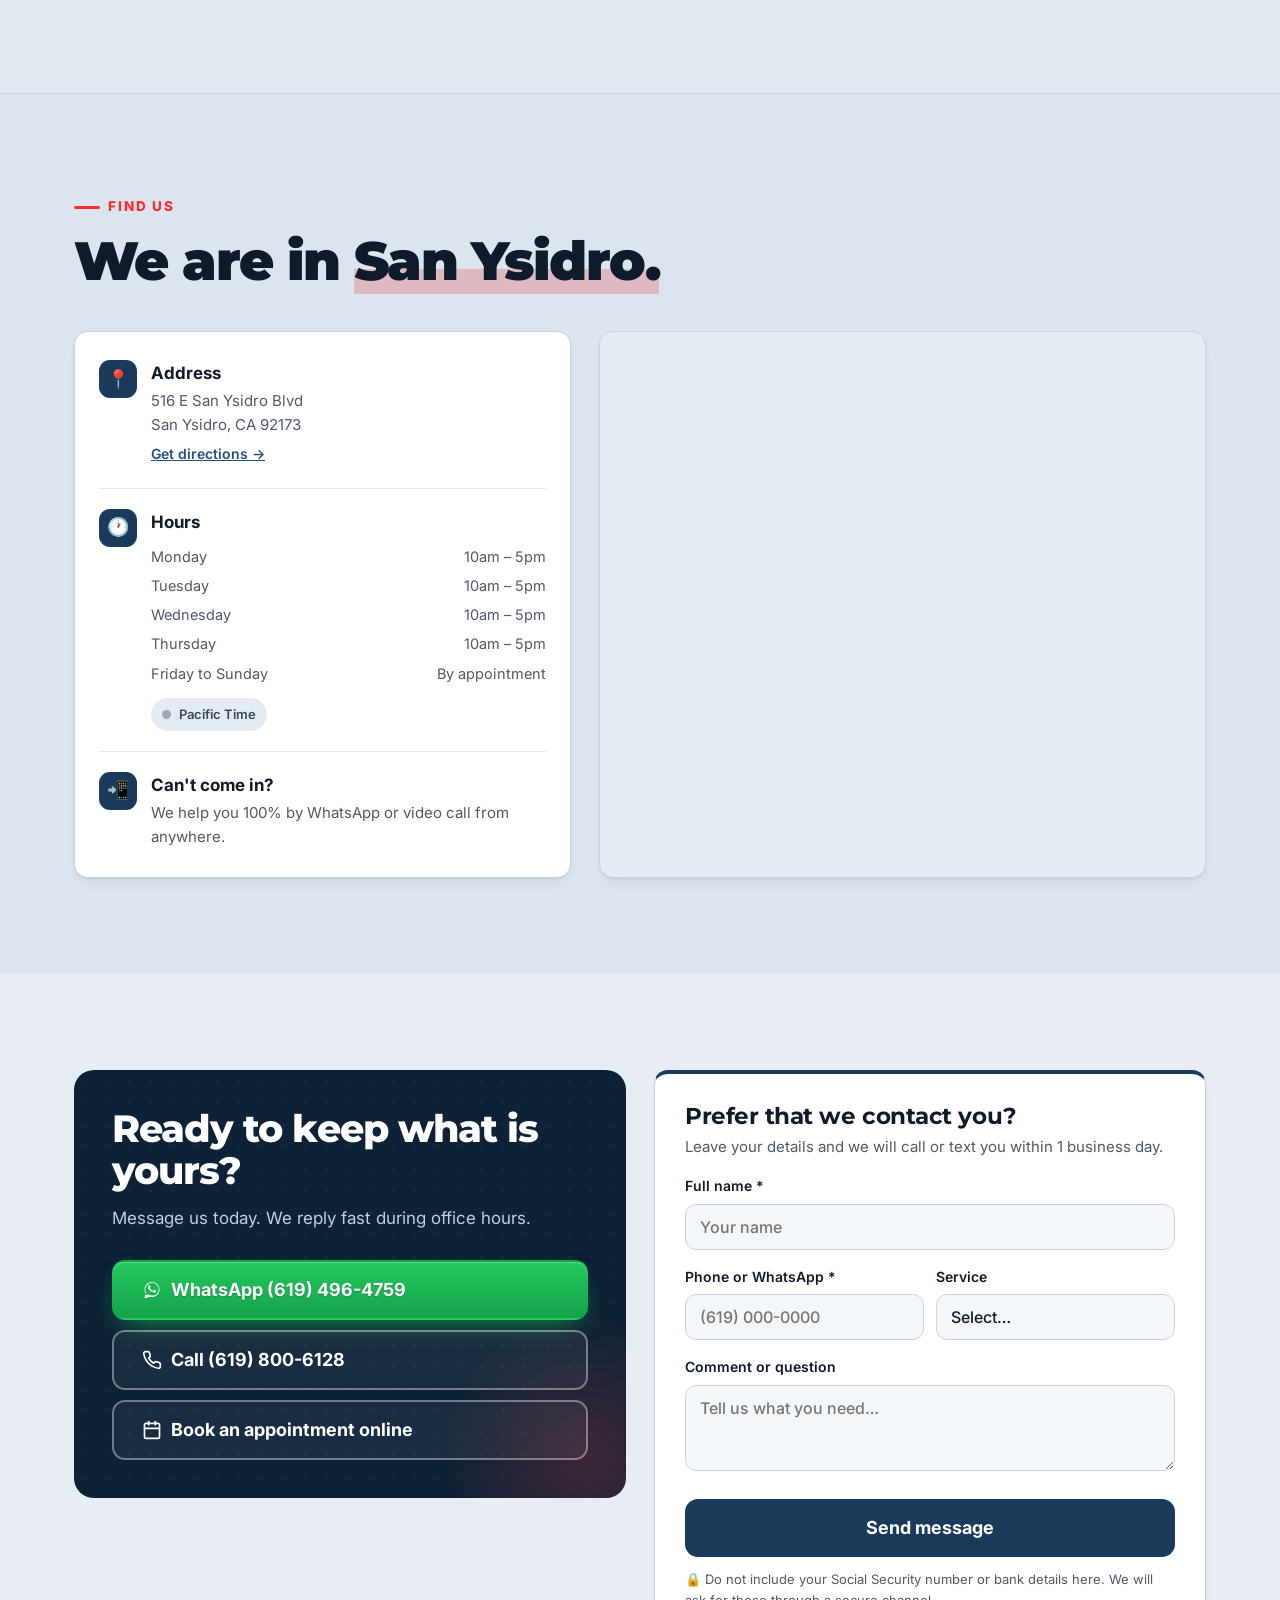
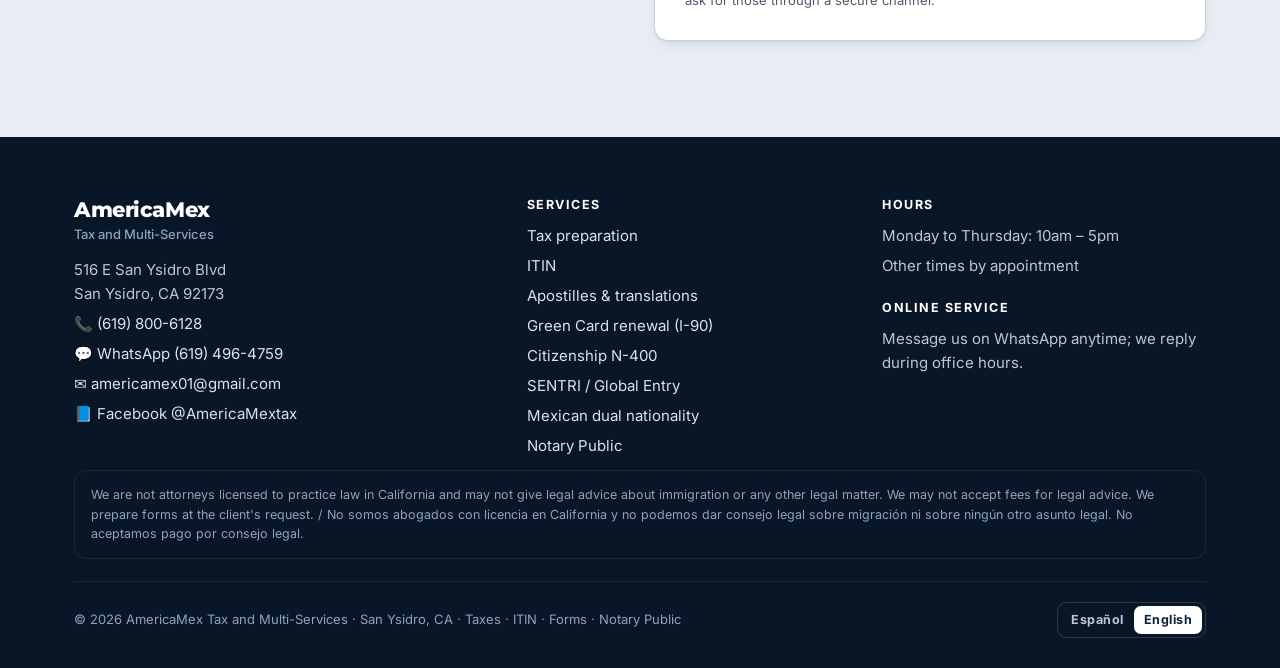
==== commit 410531aa: "Add files via upload" ====
--- a/en/index.html
+++ b/en/index.html
@@ -4,7 +4,7 @@
   <meta charset="UTF-8">
   <meta name="viewport" content="width=device-width, initial-scale=1, viewport-fit=cover">
   <title>Taxes, ITIN & Document Services in San Ysidro, CA | AmericaMex</title>
-  <meta name="description" content="Tax preparation and ITIN with an IRS Certified Acceptance Agent, Green Card renewal forms, citizenship, SENTRI, apostilles and Notary Public in San Ysidro, CA. Bilingual, in office or by WhatsApp.">
+  <meta name="description" content="Tax preparation and ITIN with an IRS Certifying Acceptance Agent, Green Card renewal forms, citizenship, SENTRI, apostilles and Notary Public in San Ysidro, CA. Bilingual, in office or by WhatsApp.">
   <link rel="canonical" href="https://delmar85.github.io/americamex-web/en/">
   <link rel="alternate" hreflang="es" href="https://delmar85.github.io/americamex-web/">
   <link rel="alternate" hreflang="en" href="https://delmar85.github.io/americamex-web/en/">
@@ -62,7 +62,7 @@
    "url": "https://delmar85.github.io/americamex-web/",
    "logo": "https://delmar85.github.io/americamex-web/logo.png",
    "image": "https://delmar85.github.io/americamex-web/og-image.jpg",
-   "description": "Tax preparation and ITIN with an IRS Certified Acceptance Agent, Green Card renewal forms, citizenship, SENTRI, apostilles and Notary Public in San Ysidro, CA. Bilingual, in office or by WhatsApp.",
+   "description": "Tax preparation and ITIN with an IRS Certifying Acceptance Agent, Green Card renewal forms, citizenship, SENTRI, apostilles and Notary Public in San Ysidro, CA. Bilingual, in office or by WhatsApp.",
    "foundingDate": "2018",
    "telephone": "+1-619-800-6128",
    "email": "americamex01@gmail.com",
@@ -314,7 +314,7 @@
      "name": "Do I have to mail my original passport to the IRS for an ITIN?",
      "acceptedAnswer": {
       "@type": "Answer",
-      "text": "In most cases, no. As a Certified Acceptance Agent we review your documents here and return them the same day."
+      "text": "In most cases, no. As a Certifying Acceptance Agent we review your documents here and return them the same day."
      }
     },
     {
@@ -798,6 +798,115 @@
 @media (min-width:1061px) and (max-width:1240px){.main-nav li.opt{display:none}}
 @media (min-width:641px){.hero .status{display:none}}
 
+/* ===== v4 · Hero azul con marca de agua (estilo clásico AmericaMex) ===== */
+.hero{background-color:#1A3A5C;background-image:radial-gradient(900px 520px at 50% -12%,rgba(255,255,255,.07),transparent 70%),radial-gradient(700px 420px at 50% 115%,rgba(13,33,55,.55),transparent 70%);text-align:center}
+.hero::before{background-image:radial-gradient(circle,rgba(255,255,255,.07) 1px,transparent 1px);background-size:30px 30px;mask-image:none;-webkit-mask-image:none}
+.hero-wm{position:absolute;top:56%;left:50%;transform:translate(-50%,-50%);font:900 clamp(60px,14.2vw,250px)/1 var(--fd);letter-spacing:-.04em;color:rgba(255,255,255,.04);white-space:nowrap;pointer-events:none;user-select:none;z-index:0}
+.hero-inner{grid-template-columns:1fr;max-width:980px;justify-items:center;padding:92px 24px 88px}
+.hero-inner>div{display:flex;flex-direction:column;align-items:center}
+.hero .pill{margin:0 auto}
+.hero h1 .kw{color:#A9C1DB}
+.hero h1 .big{font-size:clamp(40px,6.6vw,78px);font-weight:900;letter-spacing:-.035em;line-height:1.02}
+.hero h1 .big .l,.hero h1 .big em{display:block}
+.hero-sub{margin:22px auto 0;max-width:680px;color:#CFDCEA;font-size:19px}
+.hero-btns{justify-content:center;margin-top:34px}
+.hero-stats{justify-content:center;gap:48px;border-top-color:rgba(255,255,255,.14)}
+.hero-stats>div{text-align:center}
+.hero .status{justify-content:center}
+.hero-ask{margin-top:26px;display:flex;flex-direction:column;align-items:center;gap:10px}
+.ask-lbl{font-size:14px;font-weight:600;color:#A9C1DB}
+.ask-row{display:flex;flex-wrap:wrap;justify-content:center;gap:8px;max-width:760px}
+.ask-chip{display:inline-flex;align-items:center;gap:7px;padding:8px 14px;border-radius:999px;background:rgba(255,255,255,.08);border:1px solid rgba(255,255,255,.18);color:#fff;font-weight:600;font-size:14px;text-decoration:none;transition:background .15s,border-color .15s,transform .15s}
+.ask-chip:hover,.ask-chip:focus-visible{background:var(--wa);border-color:var(--wa);transform:translateY(-1px)}
+@media (max-width:640px){
+  .hero-inner{padding:52px 16px 56px}
+  .hero-wm{font-size:15vw;top:44%}
+  .hero h1 .big{font-size:clamp(32px,9.6vw,44px)}
+  .hero-sub{font-size:17px}
+  .hero-stats{gap:24px}
+  .ask-chip{font-size:13px;padding:7px 12px}
+}
+
+/* ===== v5 · Más poder: rojo brillante, verde vivo, letras grandes, líneas marcadas ===== */
+:root{--red:#FF2D2D; --red-d:#E41C1C; --coral:#FF5A52; --wa:#17B04F; --wa-d:#119140; --ok:#13843C; --line:#C8D3E0}
+body{font-size:17px}
+/* botones */
+.btn{font-weight:700;font-size:16px;border-width:2px}
+.btn-lg{padding:18px 28px;font-size:18px;border-radius:13px}
+.btn-wa{background:linear-gradient(180deg,#25C85E 0%,#14A24A 100%);color:#fff;text-shadow:0 1px 1px rgba(0,0,0,.22);box-shadow:0 12px 28px -12px rgba(23,176,79,.9),inset 0 1px 0 rgba(255,255,255,.25)}
+.btn-wa:hover{background:linear-gradient(180deg,#22BA57 0%,#108A3E 100%)}
+.btn-ghost{border-color:rgba(255,255,255,.38)!important}
+.btn-ghost:hover{border-color:#fff!important}
+/* hero */
+.hero h1 .big{font-size:clamp(42px,7.2vw,88px)}
+.hero h1 em{background:linear-gradient(90deg,#FF6A5F 0%,#FF2D2D 55%,#FF3B30 100%);-webkit-background-clip:text;background-clip:text;color:transparent;filter:drop-shadow(0 4px 18px rgba(255,45,45,.35))}
+.hero h1 .kw{font-size:17px;font-weight:700;color:#B9CDE2}
+.hero-sub{font-size:20.5px;color:#DCE6F1}
+.hero .pill{font-size:14.5px;font-weight:700;border-width:2px}
+.hero-stats b{font-size:36px}
+.hero-stats span{font-size:14.5px;color:#B9CDE2}
+.hero-stats{border-top-width:2px}
+.ask-lbl{font-size:15.5px;color:#C9D9EA}
+.ask-chip{font-size:15px;font-weight:700;border-width:2px;padding:9px 16px}
+.ask-chip:hover,.ask-chip:focus-visible{background:var(--wa);border-color:var(--wa)}
+.hero-wm{color:rgba(255,255,255,.05)}
+/* encabezado */
+.site-header::before{height:4px;background:linear-gradient(90deg,#FF2D2D,#FF5A52 35%,#2E6DB0 70%,#1A3A5C)}
+.main-nav a.lk{font-size:16px;font-weight:700;color:#DCE6F1}
+.main-nav a.lk::after{height:3px}
+/* barra de credenciales */
+.trust li{font-size:15.5px;font-weight:700}
+.trust .ck{background:rgba(37,200,94,.2);color:#3BE07A}
+/* secciones */
+.eyebrow{font-size:13.5px;font-weight:800;color:var(--red)}
+.eyebrow::before,.sec-h.center .eyebrow::after{width:26px;height:3px}
+.eyebrow.light{color:#FF6A5F}
+.sec-h h2{font-size:clamp(34px,4.6vw,54px);font-weight:900;letter-spacing:-.03em}
+.sec-h p{font-size:19px}
+.card{border-width:1.5px}
+.pcard{border-top-width:4px}
+.pcard h3{font-size:22px}
+.scard h3{font-size:19px}
+.step h3{font-size:19px}
+.sprice{font-size:30px;color:var(--navy-d)}
+.sask{font-size:15px;color:var(--wa-d);border-top-width:1.5px}
+.scard:hover{border-color:var(--red)}
+.chip{font-weight:700;border-width:2px}
+.faq-list summary{font-size:18px;font-weight:700}
+.form{border-top-width:4px}
+.irow b,.irow strong{font-size:17px}
+@media (max-width:640px){
+  body{font-size:16.5px}
+  .hero h1 .big{font-size:clamp(34px,10vw,46px)}
+  .hero-sub{font-size:17.5px}
+  .btn-lg{padding:16px 20px;font-size:17px}
+  .hero-stats b{font-size:28px}
+  .sec-h h2{font-size:clamp(30px,8.6vw,38px)}
+  .sec-h p{font-size:17px}
+}
+.logo-wrap,.logo-plate{flex-shrink:0}
+.logo-img{max-width:none}
+@media (min-width:1061px){.main-nav a.lk{padding:8px 9px}}
+@media (min-width:1061px) and (max-width:1320px){.main-nav a.lk{font-size:15px;padding:8px 7px}.site-header .btn{padding:11px 14px}}
+
+/* ===== v6 · Gancho "Hey, ¿ya hiciste tus impuestos?" ===== */
+.hero h1 .big{font-size:clamp(40px,6.6vw,84px);line-height:1.04}
+.hero h1 .big .l{white-space:nowrap}
+.hero h1 em.rot{display:block;min-height:1.08em;transition:opacity .3s ease,transform .3s ease}
+.hero h1 em.rot.out{opacity:0;transform:translateY(-.25em)}
+.hero h1 em.rot.in{animation:rotIn .42s cubic-bezier(.2,.8,.2,1)}
+@keyframes rotIn{from{opacity:0;transform:translateY(.3em)}to{opacity:1;transform:none}}
+.hero-after{margin:18px auto 0;max-width:760px;font:700 clamp(19px,2.2vw,26px)/1.35 var(--fd);color:#fff;letter-spacing:-.01em}
+.hero-motto{display:inline-flex;align-items:center;gap:8px;margin:18px auto 0;padding:7px 16px;border-radius:999px;background:rgba(255,45,45,.12);border:1px solid rgba(255,90,82,.4);font:600 14.5px/1.3 var(--fu);color:#FFD2CF}
+.hero-motto b{color:#FF6A5F;font-weight:800}
+.hero-sub{margin-top:18px}
+@media (max-width:640px){
+  .hero h1 .big{font-size:clamp(30px,9vw,42px)}
+  .hero h1 .big .l{white-space:normal}
+  .hero-after{font-size:18px}
+  .hero-motto{font-size:13px;padding:6px 12px;flex-wrap:wrap;justify-content:center}
+}
+
   </style>
 </head>
 <body>
@@ -841,8 +950,8 @@
         </ul>
       </nav>
       <div class="lang" role="group" aria-label="Language">
-        <a href="../" hreflang="es" lang="es">ES</a>
-        <a href="./" hreflang="en" lang="en" aria-current="true">EN</a>
+        <a href="https://delmar85.github.io/americamex-web/" hreflang="es" lang="es">ES</a>
+        <a href="https://delmar85.github.io/americamex-web/en/" hreflang="en" lang="en" aria-current="true">EN</a>
       </div>
       <button class="nav-toggle" id="navToggle" aria-expanded="false" aria-controls="mainNav" aria-label="Open menu">
         <span></span><span></span><span></span>
@@ -853,18 +962,31 @@
   <main id="main">
 
     <section class="hero" id="top">
+      <div class="hero-wm" aria-hidden="true">AMERICAMEX</div>
       <div class="container hero-inner">
         <div>
           <span class="pill">📍 San Ysidro, CA · U.S. / Mexico border</span>
           <h1>
             <span class="kw">Taxes, ITIN & document services in San Ysidro, CA</span>
-            <span class="big">You earned it with hard work. <em>Keep more of it.</em></span>
+            <span class="big"><span class="l">Hey, have you done</span> <em class="rot" id="heroRot" data-words="your taxes yet?|your ITIN yet?|your citizenship yet?|your SENTRI yet?|your apostille yet?">your taxes yet?</em></span>
           </h1>
+          <p class="hero-after">…or any paperwork you need. We get it done for you.</p>
+          <p class="hero-motto"><span>You earned it with hard work.</span> <b>Keep more of it.</b></p>
           <p class="hero-sub">Taxes, ITIN, Green Card renewal, citizenship, SENTRI, apostilles, translations and Notary Public. Visit our office or do it all from your phone, wherever you are.</p>
           <div class="hero-btns">
             <a href="https://wa.me/16194964759?text=Hi%2C%20I%20found%20you%20on%20your%20website%20and%20would%20like%20information." target="_blank" rel="noopener" class="btn btn-wa btn-lg"><svg class="ico" aria-hidden="true"><use href="#i-wa"/></svg>Message us on WhatsApp</a>
             <a href="tel:+16198006128" class="btn btn-ghost btn-lg"><svg class="ico" aria-hidden="true"><use href="#i-tel"/></svg>(619) 800-6128</a>
             <a href="https://cal.com/americamex-vv9s4r" target="_blank" rel="noopener" class="btn btn-ghost btn-lg hb-cita"><svg class="ico" aria-hidden="true"><use href="#i-cal"/></svg>Book appointment</a>
+          </div>
+          <div class="hero-ask"><span class="ask-lbl">Quick question? Tap your service and message us:</span>
+            <div class="ask-row">
+            <a class="ask-chip" target="_blank" rel="noopener" href="https://wa.me/16194964759?text=Hi%2C%20I%20want%20to%20file%20my%20taxes."><span aria-hidden="true">📋</span>Taxes</a>
+            <a class="ask-chip" target="_blank" rel="noopener" href="https://wa.me/16194964759?text=Hi%2C%20I%20need%20to%20get%20or%20renew%20my%20ITIN."><span aria-hidden="true">🪪</span>ITIN</a>
+            <a class="ask-chip" target="_blank" rel="noopener" href="https://wa.me/16194964759?text=Hi%2C%20I%20have%20a%20question%20about%20my%20Green%20Card%20or%20citizenship."><span aria-hidden="true">💳</span>Green Card &amp; citizenship</a>
+            <a class="ask-chip" target="_blank" rel="noopener" href="https://wa.me/16194964759?text=Hi%2C%20I%20am%20interested%20in%20SENTRI%20%2F%20Global%20Entry."><span aria-hidden="true">🌐</span>SENTRI / Global Entry</a>
+            <a class="ask-chip" target="_blank" rel="noopener" href="https://wa.me/16194964759?text=Hi%2C%20I%20need%20an%20apostille%20or%20translation."><span aria-hidden="true">📜</span>Apostilles &amp; translations</a>
+            <a class="ask-chip" target="_blank" rel="noopener" href="https://wa.me/16194964759?text=Hi%2C%20I%20have%20a%20question%3A%20"><span aria-hidden="true">💬</span>Something else</a>
+            </div>
           </div>
           <div class="status" aria-live="polite"><span class="dot" id="heroDot"></span><span id="heroStatus">Monday to Thursday, 10am to 5pm</span></div>
           <div class="hero-stats">
@@ -874,33 +996,13 @@
           </div>
         </div>
 
-        <aside class="chatcard" aria-labelledby="qTitle">
-          <div class="chat-top">
-            <span class="chat-av"><img src="../apple-touch-icon.png" alt="" width="44" height="44" loading="lazy"></span>
-            <div><b>AmericaMex Tax</b><small><span class="dot" id="chatDot"></span><span>We reply in Spanish or English</span></small></div>
-            <span class="wa-badge" aria-hidden="true"><svg><use href="#i-wa"/></svg></span>
-          </div>
-          <div class="chat-body">
-            <h2 id="qTitle">How can we help?</h2>
-            <p>Tap to ask us directly on WhatsApp</p>
-          </div>
-          <ul>
-            <li><a target="_blank" rel="noopener" href="https://wa.me/16194964759?text=Hi%2C%20I%20want%20to%20file%20my%20taxes."><span class="qi" aria-hidden="true">📋</span><span class="qn">Taxes<small>Personal, 1099 and with dependents</small></span><span class="qgo" aria-hidden="true"><svg><use href="#i-wa"/></svg></span></a></li>
-            <li><a target="_blank" rel="noopener" href="https://wa.me/16194964759?text=Hi%2C%20I%20need%20to%20get%20or%20renew%20my%20ITIN."><span class="qi" aria-hidden="true">🪪</span><span class="qn">ITIN<small>Your originals never leave the office</small></span><span class="qgo" aria-hidden="true"><svg><use href="#i-wa"/></svg></span></a></li>
-            <li><a target="_blank" rel="noopener" href="https://wa.me/16194964759?text=Hi%2C%20I%20have%20a%20question%20about%20my%20Green%20Card%20or%20citizenship."><span class="qi" aria-hidden="true">💳</span><span class="qn">Green Card &amp; citizenship<small>I-90 renewal and N-400</small></span><span class="qgo" aria-hidden="true"><svg><use href="#i-wa"/></svg></span></a></li>
-            <li><a target="_blank" rel="noopener" href="https://wa.me/16194964759?text=Hi%2C%20I%20am%20interested%20in%20SENTRI%20%2F%20Global%20Entry."><span class="qi" aria-hidden="true">🌐</span><span class="qn">SENTRI / Global Entry<small>Application, interview and activation</small></span><span class="qgo" aria-hidden="true"><svg><use href="#i-wa"/></svg></span></a></li>
-            <li><a target="_blank" rel="noopener" href="https://wa.me/16194964759?text=Hi%2C%20I%20need%20an%20apostille%20or%20translation."><span class="qi" aria-hidden="true">📜</span><span class="qn">Apostilles &amp; translations<small>For the U.S. or Mexico</small></span><span class="qgo" aria-hidden="true"><svg><use href="#i-wa"/></svg></span></a></li>
-            <li><a target="_blank" rel="noopener" href="https://wa.me/16194964759?text=Hi%2C%20I%20have%20a%20question%3A%20"><span class="qi" aria-hidden="true">💬</span><span class="qn">Something else<small>Tell us and we will point you the right way</small></span><span class="qgo" aria-hidden="true"><svg><use href="#i-wa"/></svg></span></a></li>
-          </ul>
-          <div class="chat-foot"><a href="#servicios">See services and prices →</a><span>ES · EN</span></div>
-        </aside>
       </div>
     </section>
 
     <div class="trust">
       <div class="container">
         <ul aria-label="Credentials">
-          <li><span class="ck" aria-hidden="true">✓</span>IRS Certified Acceptance Agent</li>
+          <li><span class="ck" aria-hidden="true">✓</span>IRS Certifying Acceptance Agent</li>
           <li><span class="ck" aria-hidden="true">✓</span>IRS Authorized e-file Provider (ERO)</li>
           <li><span class="ck" aria-hidden="true">✓</span>California Notary Public</li>
           <li><span class="ck" aria-hidden="true">✓</span>CTEC Registered</li>
@@ -917,7 +1019,7 @@
         </div>
         <div class="grid3">
           <article class="card pcard rv"><span class="pnum" aria-hidden="true">01</span><h3>You get a smaller refund than you deserve</h3><p>Many families do not claim every credit and deduction they qualify for, like the EIC and the Child Tax Credit, and end up losing money or overpaying. Are you getting all of yours?</p></article>
-          <article class="card pcard rv"><span class="pnum" aria-hidden="true">02</span><h3>You need an ITIN and don't know how to get it</h3><p>We are an IRS Certified Acceptance Agent (CAA): we review your documents here, and your originals never leave our office or the country.</p></article>
+          <article class="card pcard rv"><span class="pnum" aria-hidden="true">02</span><h3>You need an ITIN and don't know how to get it</h3><p>We are an IRS Certifying Acceptance Agent (CAA): we review your documents here, and your originals never leave our office or the country.</p></article>
           <article class="card pcard rv"><span class="pnum" aria-hidden="true">03</span><h3>Your paperwork is important and you won't trust just anyone</h3><p>Green Card renewal, citizenship, SENTRI / Global Entry, Mexican dual nationality and more. Serving you since 2018 at the busiest border in the world.</p></article>
         </div>
       </div>
@@ -947,7 +1049,7 @@
           <a class="card scard" data-c="impuestos" data-k="taxes 1040 w2 w-2 declaracion impuestos federal estatal return" target="_blank" rel="noopener" href="https://wa.me/16194964759?text=Hi%2C%20I%20am%20interested%20in%3A%201040%20tax%20return%20with%20W-2"><div class="stop"><span class="sico" aria-hidden="true">📋</span><span class="tag dig">Online ✓</span></div><h3>Personal tax return 1040 with W-2</h3><p>Federal and state · up to 3 W-2s</p><div class="sprice"><small>from</small>$120</div><span class="sask"><svg class="ico" aria-hidden="true"><use href="#i-wa"/></svg>Ask on WhatsApp</span></a>
           <a class="card scard" data-c="impuestos" data-k="taxes dependientes hijos eic ctc child tax credit earned income credito dependents kids" target="_blank" rel="noopener" href="https://wa.me/16194964759?text=Hi%2C%20I%20am%20interested%20in%3A%20tax%20return%20with%20dependents%20%28EIC%20%2F%20CTC%29"><div class="stop"><span class="sico" aria-hidden="true">👨‍👩‍👧</span><span class="tag dig">Online ✓</span></div><h3>With dependents: EIC / CTC credits</h3><p>Child Tax Credit and Earned Income Credit</p><div class="sprice"><small>from</small>$145</div><span class="sask"><svg class="ico" aria-hidden="true"><use href="#i-wa"/></svg>Ask on WhatsApp</span></a>
           <a class="card scard" data-c="impuestos" data-k="taxes 1099 self employed uber doordash lyft schedule c por mi cuenta negocio gig business" target="_blank" rel="noopener" href="https://wa.me/16194964759?text=Hi%2C%20I%20am%20interested%20in%3A%201099%20%2F%20self-employed%20tax%20return"><div class="stop"><span class="sico" aria-hidden="true">🚗</span><span class="tag dig">Online ✓</span></div><h3>1099 · Self-employed and gig apps</h3><p>Schedule C with deductions (Uber, DoorDash, etc.)</p><div class="sprice"><small>from</small>$175</div><span class="sask"><svg class="ico" aria-hidden="true"><use href="#i-wa"/></svg>Ask on WhatsApp</span></a>
-          <a class="card scard feat" data-c="impuestos" data-k="itin w7 w-7 taxes sin seguro social caa agente certificado no ssn acceptance agent" target="_blank" rel="noopener" href="https://wa.me/16194964759?text=Hi%2C%20I%20am%20interested%20in%3A%20ITIN%20%2B%20tax%20return"><div class="stop"><span class="sico" aria-hidden="true">🪪</span><span class="tag star">IRS Certified Acceptance Agent</span></div><h3>ITIN + Tax return</h3><p>Without mailing your original documents to the IRS</p><div class="sprice"><small>from</small>$225</div><span class="sask"><svg class="ico" aria-hidden="true"><use href="#i-wa"/></svg>Ask on WhatsApp</span></a>
+          <a class="card scard feat" data-c="impuestos" data-k="itin w7 w-7 taxes sin seguro social caa agente certificador no ssn acceptance agent" target="_blank" rel="noopener" href="https://wa.me/16194964759?text=Hi%2C%20I%20am%20interested%20in%3A%20ITIN%20%2B%20tax%20return"><div class="stop"><span class="sico" aria-hidden="true">🪪</span><span class="tag star">IRS Certifying Acceptance Agent</span></div><h3>ITIN + Tax return</h3><p>Without mailing your original documents to the IRS</p><div class="sprice"><small>from</small>$225</div><span class="sask"><svg class="ico" aria-hidden="true"><use href="#i-wa"/></svg>Ask on WhatsApp</span></a>
           <a class="card scard" data-c="migracion" data-k="mica green card residencia i90 i-90 renovacion uscis renewal permanent resident" target="_blank" rel="noopener" href="https://wa.me/16194964759?text=Hi%2C%20I%20am%20interested%20in%3A%20Green%20Card%20renewal%20I-90.%20What%20is%20the%20total%20cost%3F"><div class="stop"><span class="sico" aria-hidden="true">💳</span><span class="tag dig">Online ✓</span></div><h3>Green Card renewal (I-90)</h3><p>The USCIS fee is separate and changes; we give you the current total.</p><div class="sprice ask"><span>Price depends on your case</span><small>Ask us for the total</small></div><span class="sask"><svg class="ico" aria-hidden="true"><use href="#i-wa"/></svg>Ask on WhatsApp</span></a>
           <a class="card scard" data-c="migracion" data-k="ciudadania n400 n-400 naturalizacion uscis citizenship naturalization" target="_blank" rel="noopener" href="https://wa.me/16194964759?text=Hi%2C%20I%20am%20interested%20in%3A%20Citizenship%20N-400.%20What%20is%20the%20total%20cost%3F"><div class="stop"><span class="sico" aria-hidden="true">🗽</span><span class="tag">By appointment</span></div><h3>Citizenship application N-400</h3><p>The USCIS fee is separate and changes; we give you the current total.</p><div class="sprice ask"><span>Price depends on your case</span><small>Ask us for the total</small></div><span class="sask"><svg class="ico" aria-hidden="true"><use href="#i-wa"/></svg>Ask on WhatsApp</span></a>
           <a class="card scard" data-c="migracion" data-k="sentri global entry garita cbp linea border trusted traveler" target="_blank" rel="noopener" href="https://wa.me/16194964759?text=Hi%2C%20I%20am%20interested%20in%3A%20SENTRI%20%2F%20Global%20Entry.%20What%20is%20the%20total%20cost%3F"><div class="stop"><span class="sico" aria-hidden="true">🌐</span><span class="tag dig">Online ✓</span></div><h3>SENTRI / Global Entry</h3><p>Application, interview and card activation. CBP fee is separate.</p><div class="sprice ask"><span>Price depends on your case</span><small>Ask us for the total</small></div><span class="sask"><svg class="ico" aria-hidden="true"><use href="#i-wa"/></svg>Ask on WhatsApp</span></a>
@@ -990,7 +1092,7 @@
           <h2>We are AmericaMex.</h2>
           <p class="about-desc">Serving the border since 2018, solving what others make complicated. No jargon, just results. In Spanish and English.</p>
           <ul class="creds" aria-label="Credentials">
-            <li><span class="ck" aria-hidden="true">✓</span>IRS Certified Acceptance Agent</li>
+            <li><span class="ck" aria-hidden="true">✓</span>IRS Certifying Acceptance Agent</li>
             <li><span class="ck" aria-hidden="true">✓</span>IRS Authorized e-file Provider (ERO)</li>
             <li><span class="ck" aria-hidden="true">✓</span>California Notary Public</li>
             <li><span class="ck" aria-hidden="true">✓</span>CTEC Registered</li>
@@ -1033,7 +1135,7 @@
         </div>
         <div class="faq-list">
           <details><summary>Can I file my taxes without a Social Security number?</summary><p>Yes. If you do not qualify for an SSN, you file with an ITIN. We process it together with your tax return.</p></details>
-          <details><summary>Do I have to mail my original passport to the IRS for an ITIN?</summary><p>In most cases, no. As a Certified Acceptance Agent we review your documents here and return them the same day.</p></details>
+          <details><summary>Do I have to mail my original passport to the IRS for an ITIN?</summary><p>In most cases, no. As a Certifying Acceptance Agent we review your documents here and return them the same day.</p></details>
           <details><summary>How long does the ITIN take?</summary><p>Usually 7 to 11 weeks after it is sent, depending on the season. We follow up with you the whole way.</p></details>
           <details><summary>Does an ITIN give me work authorization or immigration status?</summary><p>No. The ITIN is only for meeting your tax obligations. It does help you keep your tax returns in order.</p></details>
           <details><summary>Can you help me if I do not live in San Diego?</summary><p>Yes. We work 100% online anywhere in the U.S. and Mexico: by WhatsApp, with e-signature and payment by Zelle or card.</p></details>
@@ -1179,8 +1281,8 @@
       <div class="fbot">
         <span>© <span id="year">2026</span> AmericaMex Tax and Multi-Services · San Ysidro, CA · Taxes · ITIN · Forms · Notary Public</span>
         <div class="lang" role="group" aria-label="Language">
-          <a href="../" hreflang="es" lang="es">Español</a>
-          <a href="./" hreflang="en" lang="en" aria-current="true">English</a>
+          <a href="https://delmar85.github.io/americamex-web/" hreflang="es" lang="es">Español</a>
+          <a href="https://delmar85.github.io/americamex-web/en/" hreflang="en" lang="en" aria-current="true">English</a>
         </div>
       </div>
     </div>
@@ -1197,6 +1299,19 @@
   </nav>
 
 <script>
+/* Pregunta del hero que va cambiando: impuestos → ITIN → ciudadanía… */
+(function(){
+  var el=document.getElementById('heroRot'); if(!el) return;
+  var w=(el.getAttribute('data-words')||'').split('|').filter(Boolean); if(w.length<2) return;
+  if(window.matchMedia&&window.matchMedia('(prefers-reduced-motion: reduce)').matches) return;
+  var i=0;
+  setInterval(function(){
+    if(document.hidden) return;
+    el.classList.add('out');
+    setTimeout(function(){ i=(i+1)%w.length; el.textContent=w[i]; el.classList.remove('out'); el.classList.add('in'); setTimeout(function(){el.classList.remove('in');},420); },320);
+  },2600);
+})();
+
 (function () {
   var TX = {"open": "Open now · we close at 5pm", "today": "Closed · we open today at 10am", "tomorrow": "Closed · we open tomorrow at 10am", "monday": "Closed · we open Monday at 10am", "leave": " · leave us a WhatsApp and we will reply", "sending": "Sending…", "send": "Send message", "ok": "✅ Done! We got your details and will contact you soon.", "err": "❌ Could not send. Message us on WhatsApp at (619) 496-4759.", "noname": "Please enter your name.", "notel": "Please enter a phone number with at least 10 digits.", "emptymsg": "Hi, I need help with: "};
   var $ = function (id) { return document.getElementById(id); };
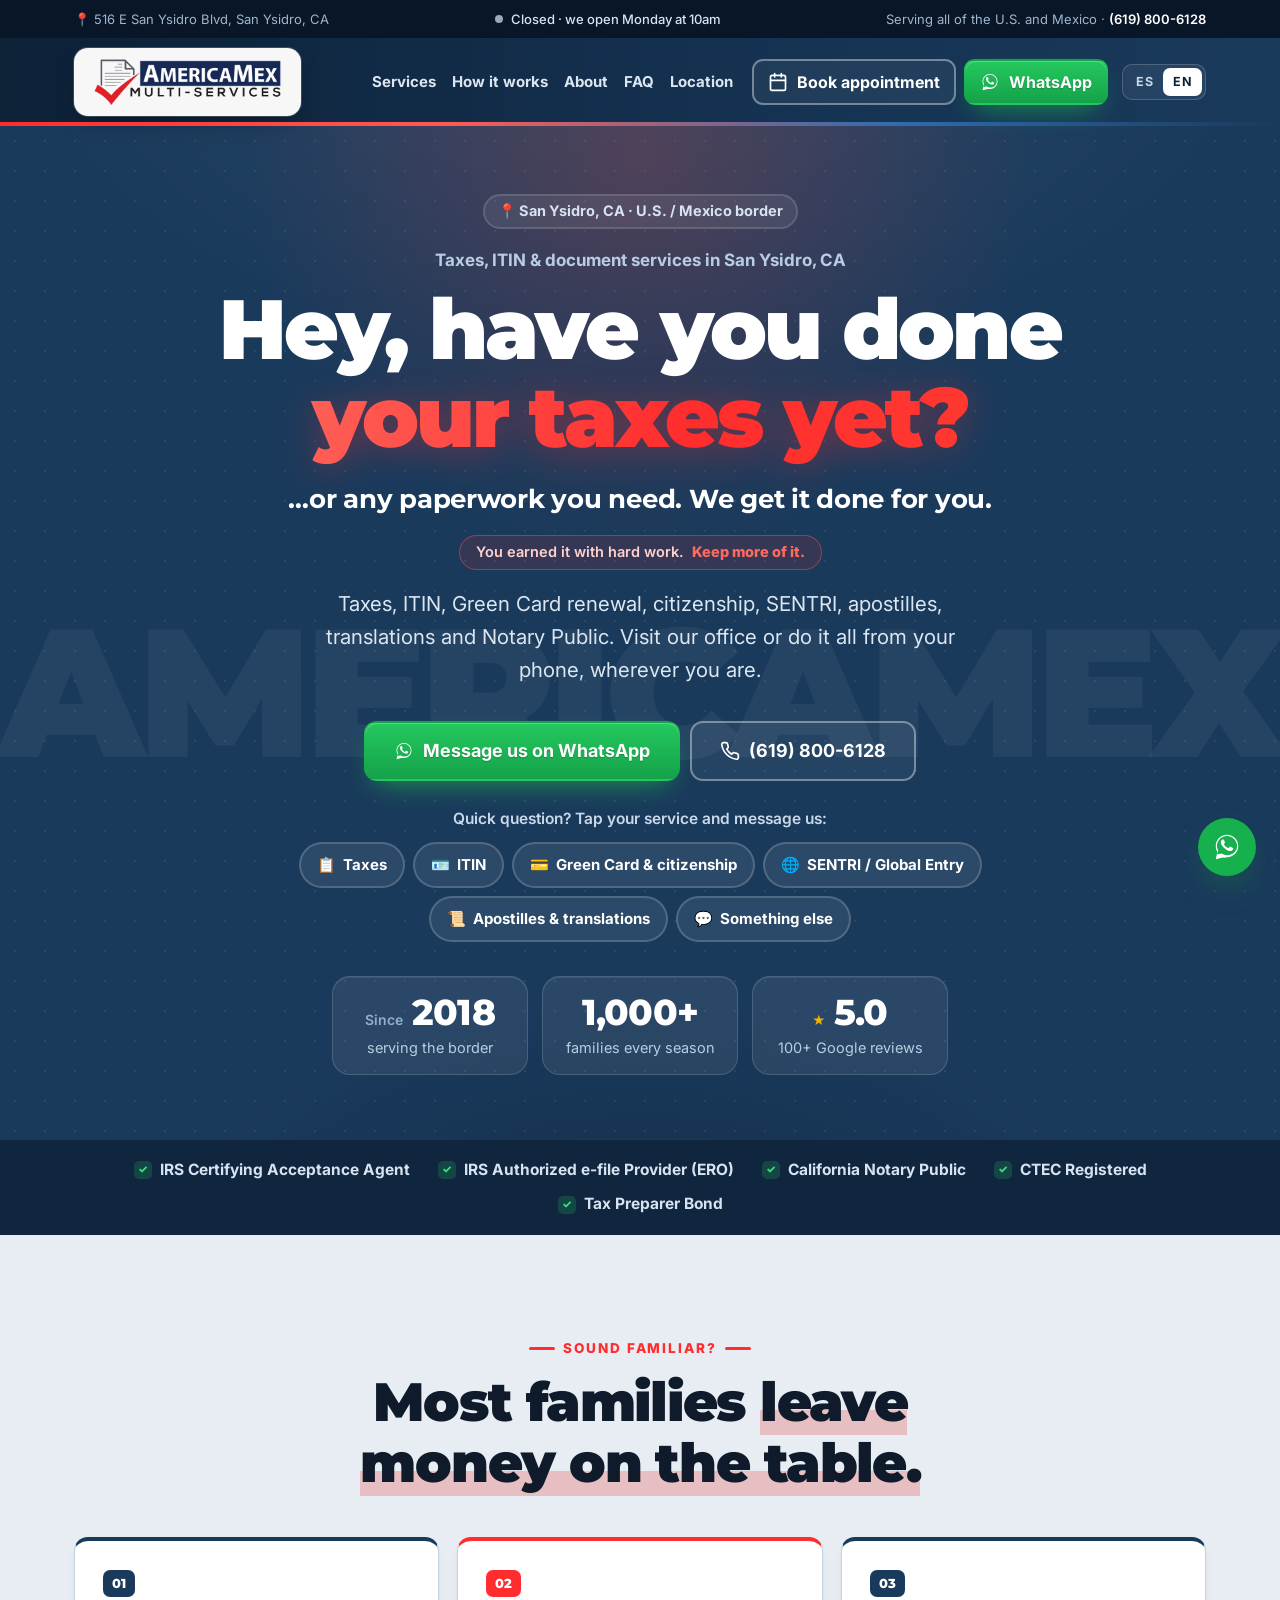
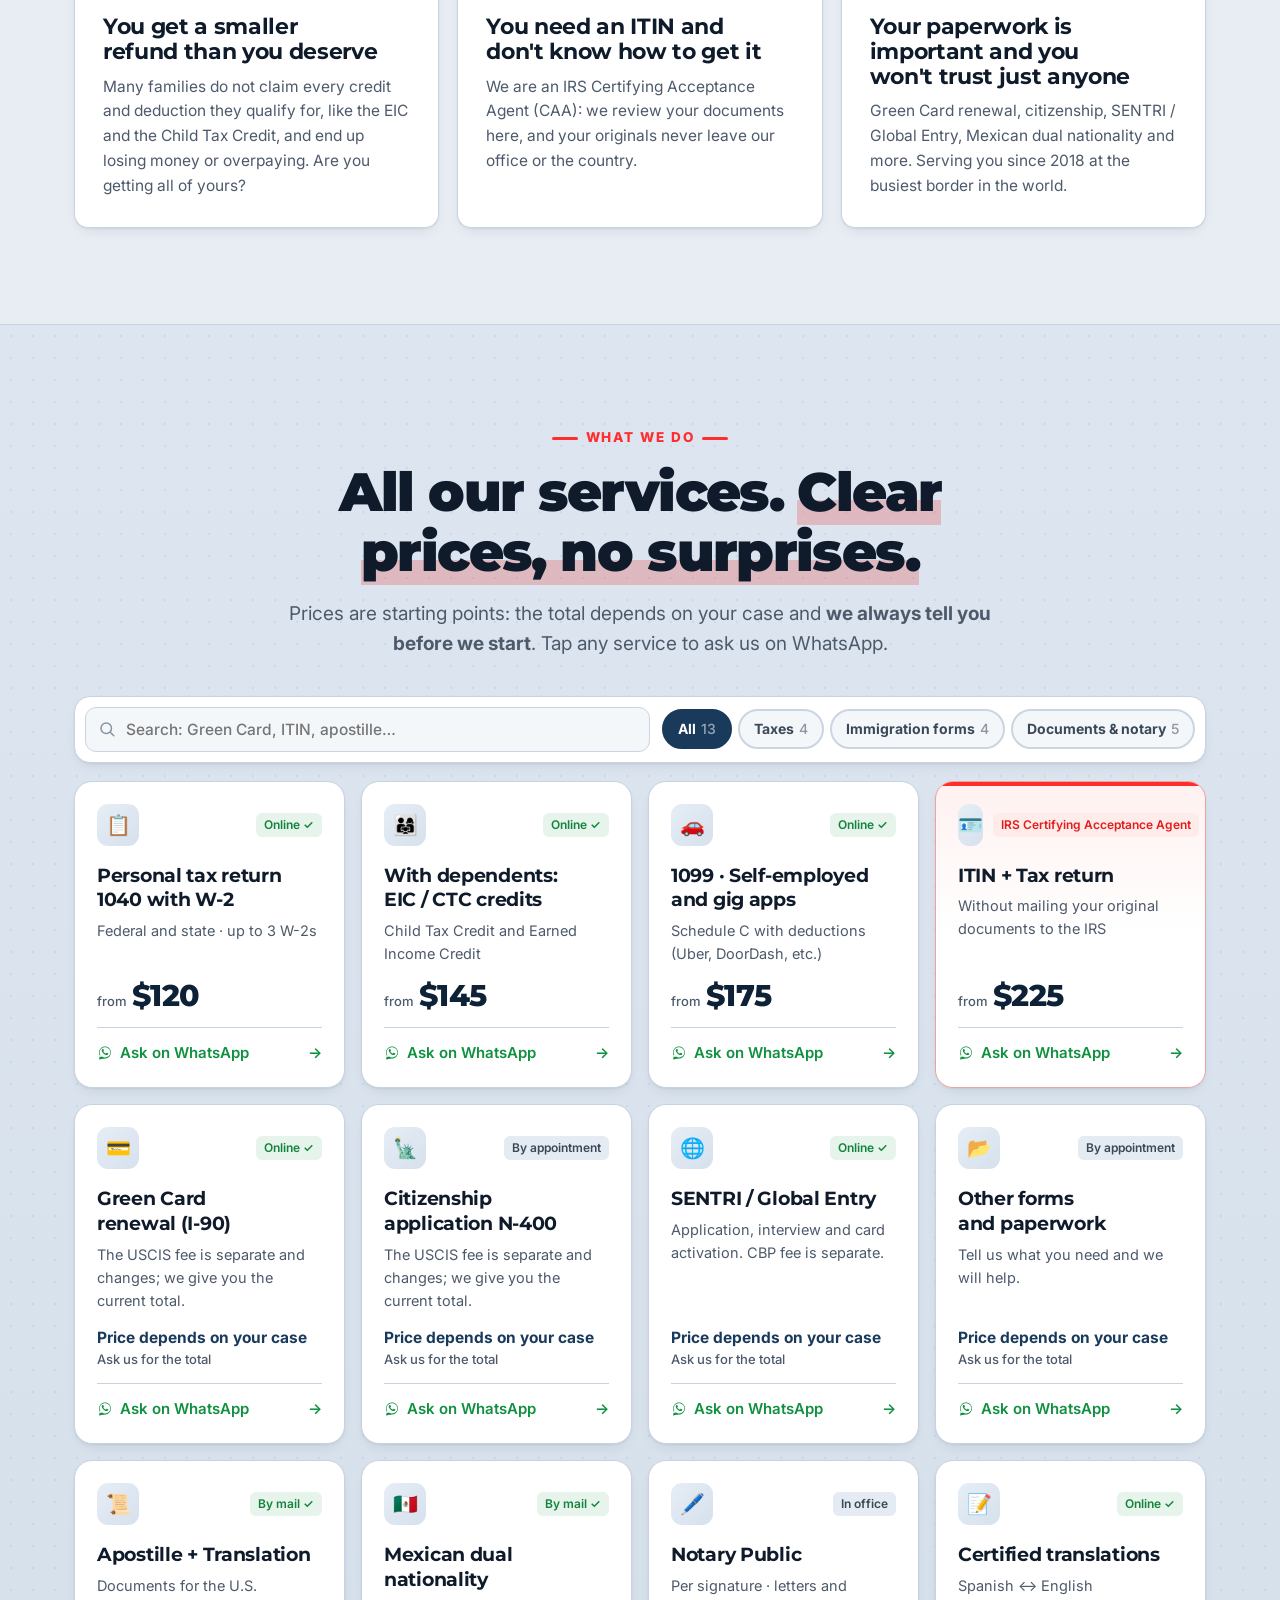
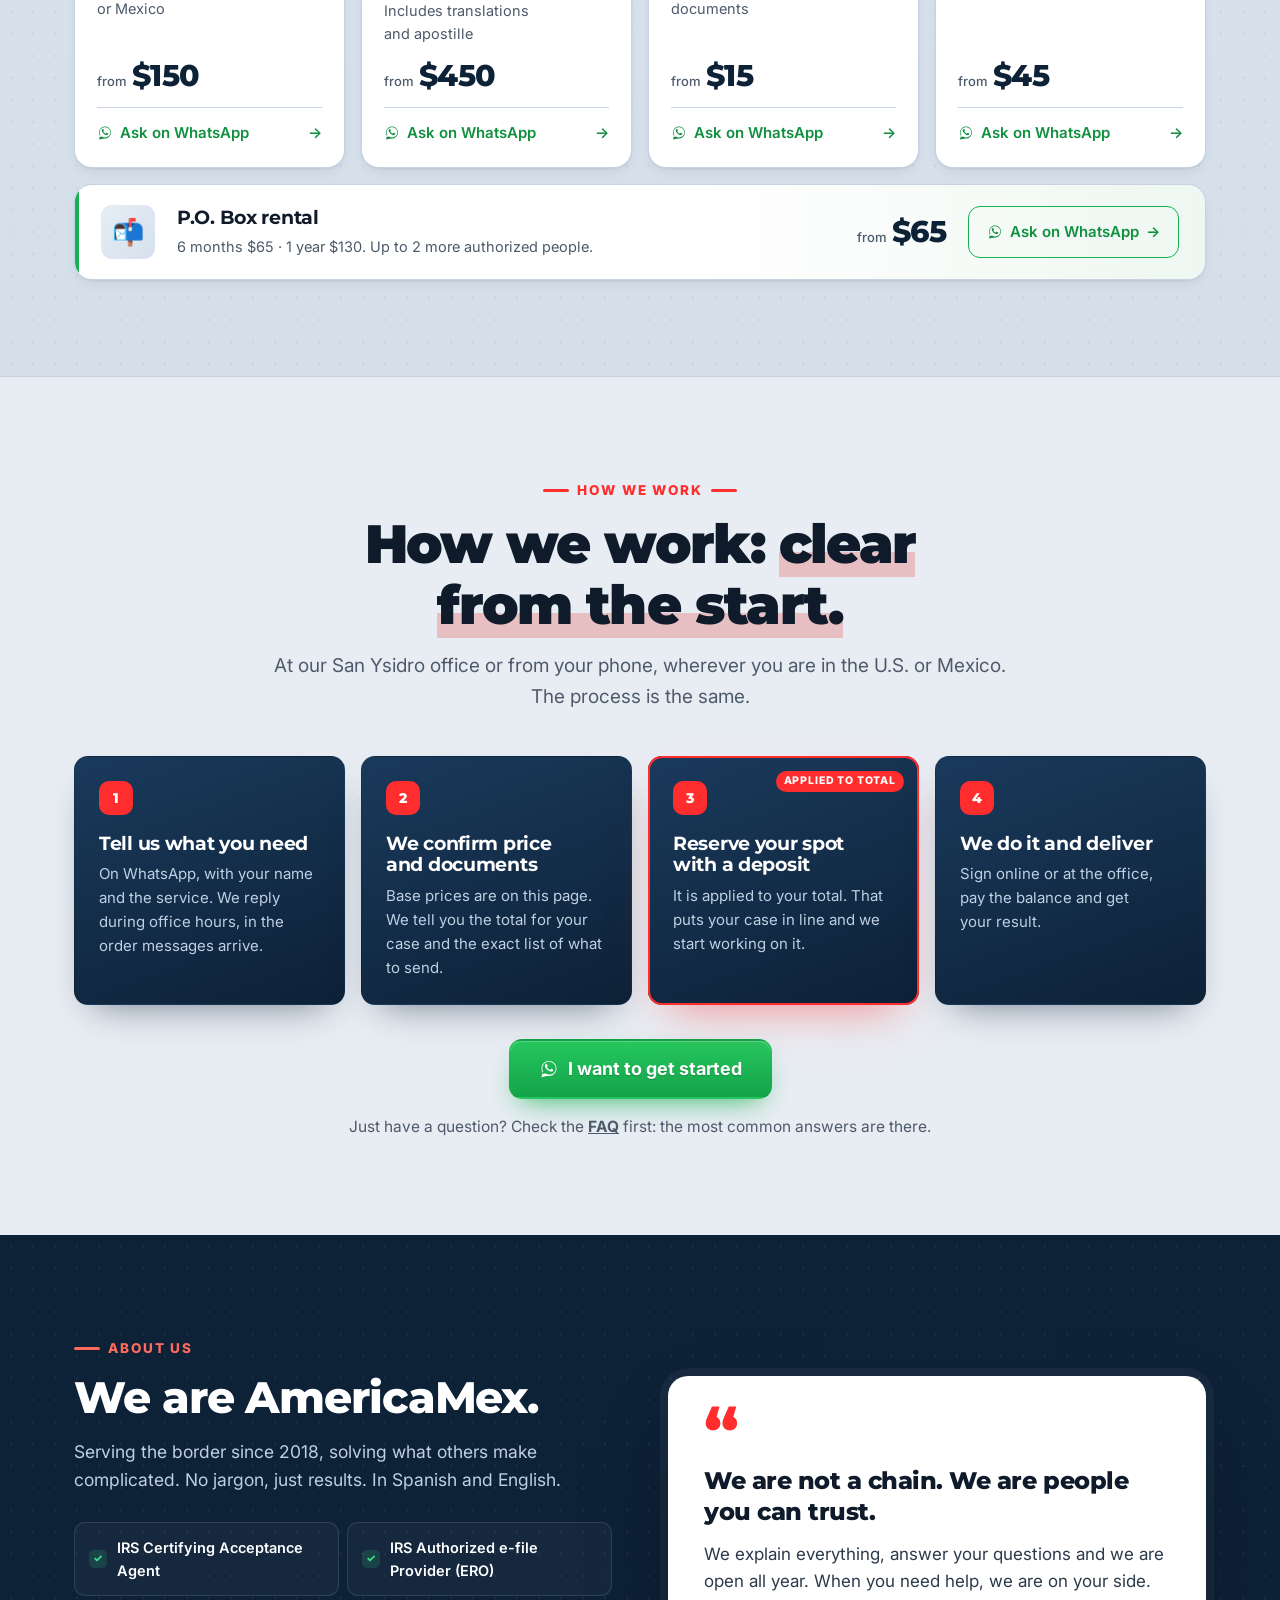
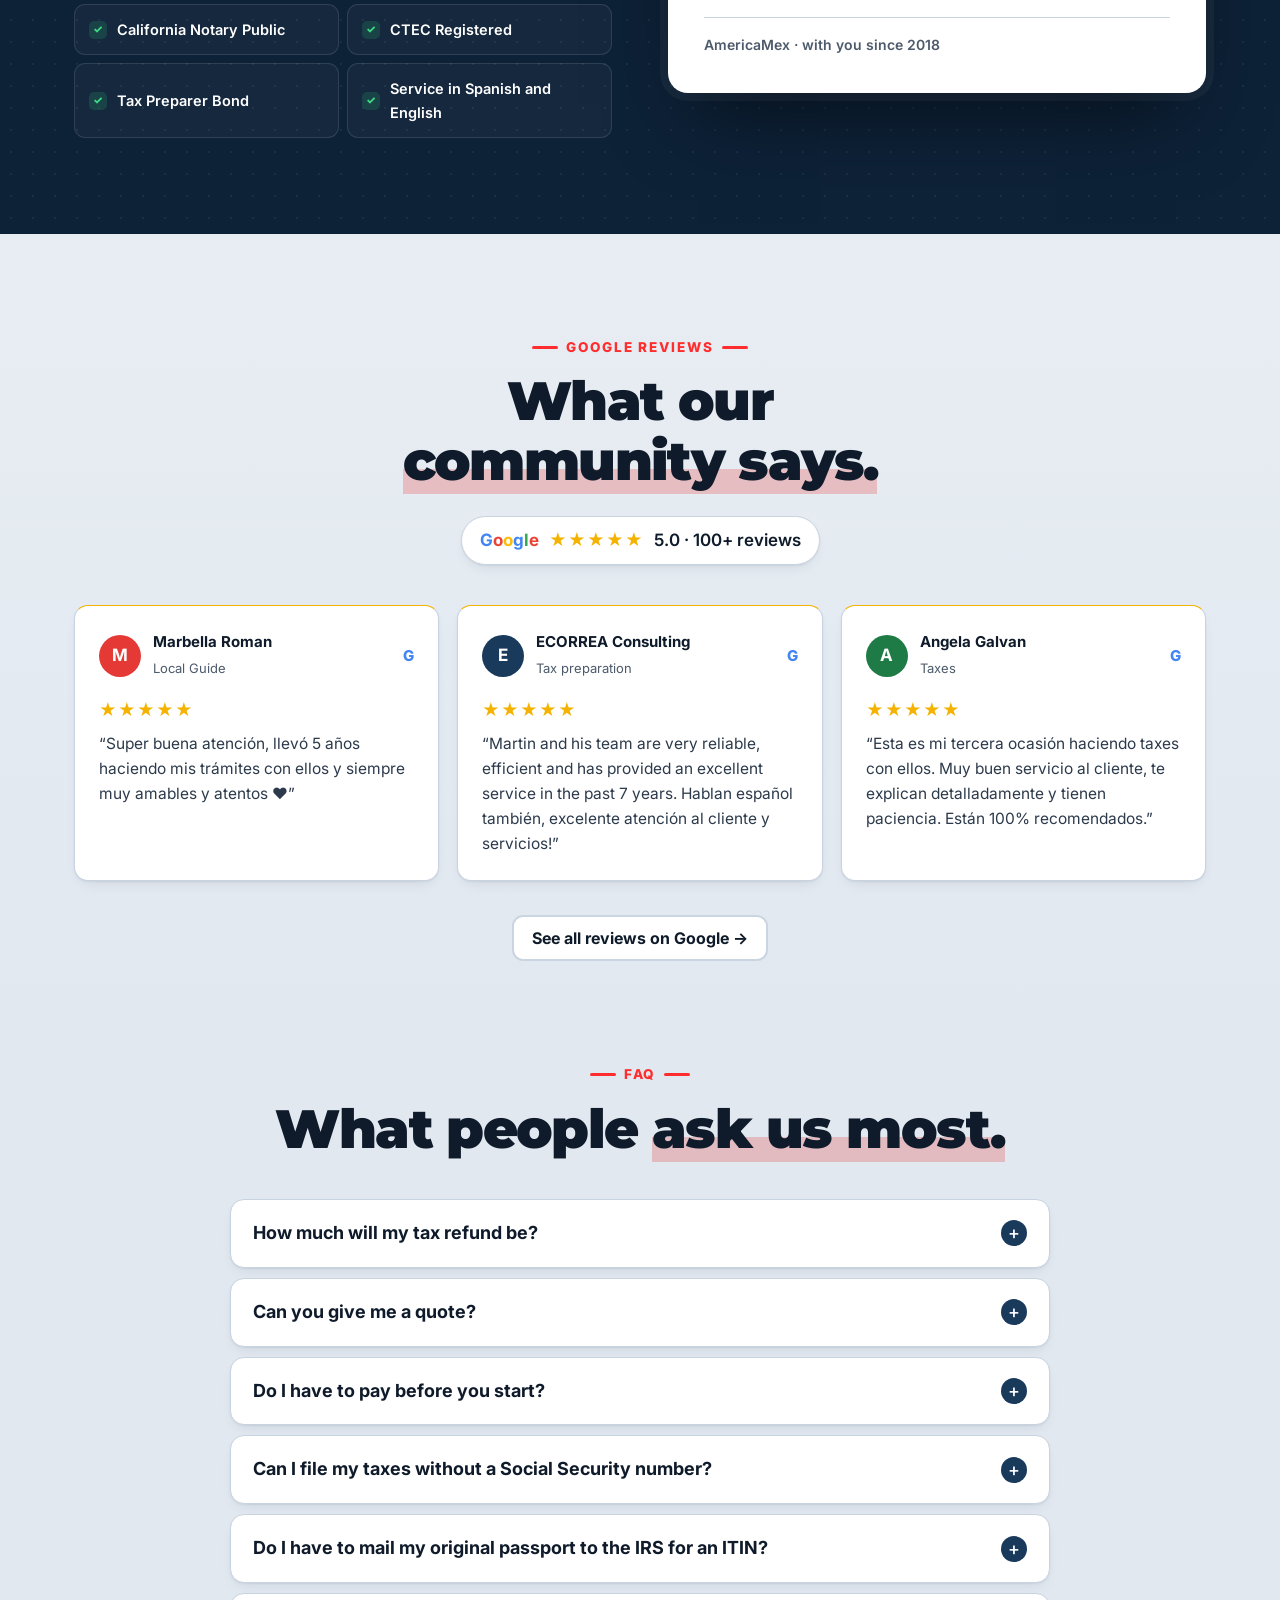
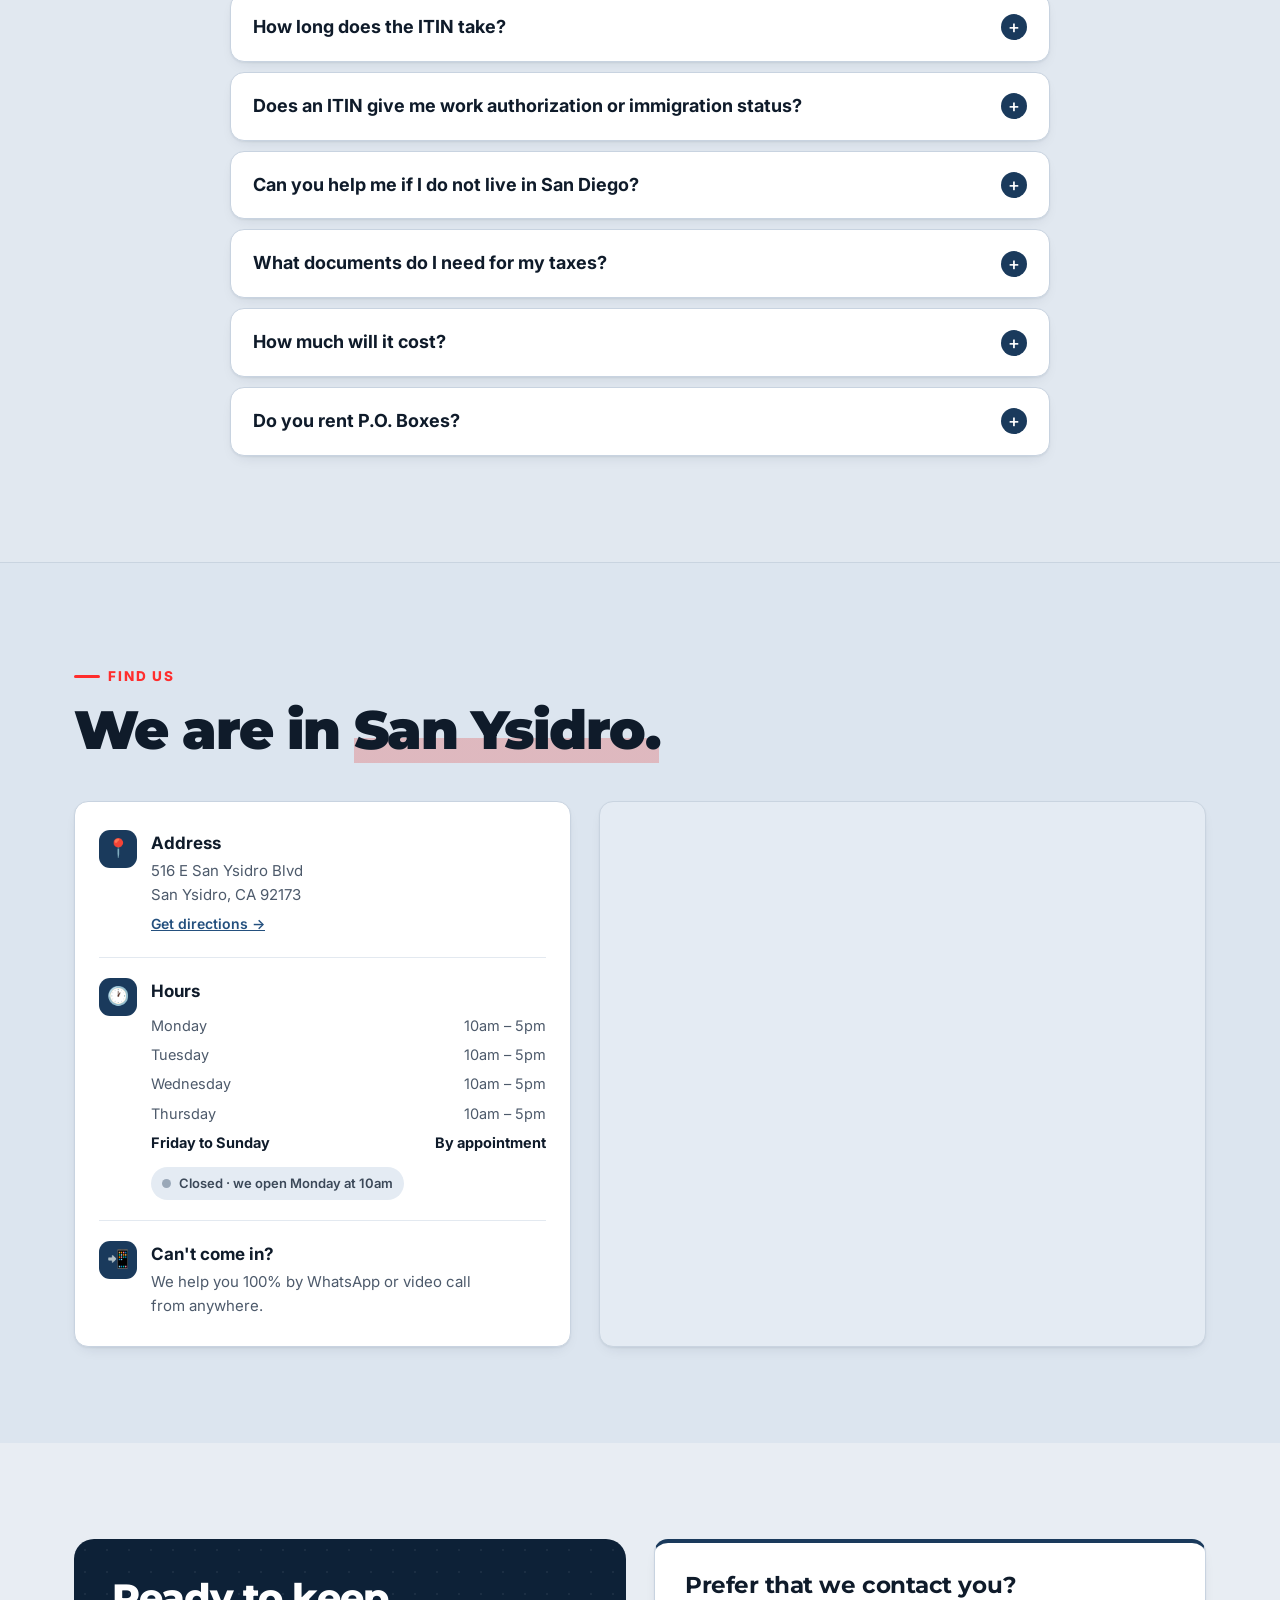
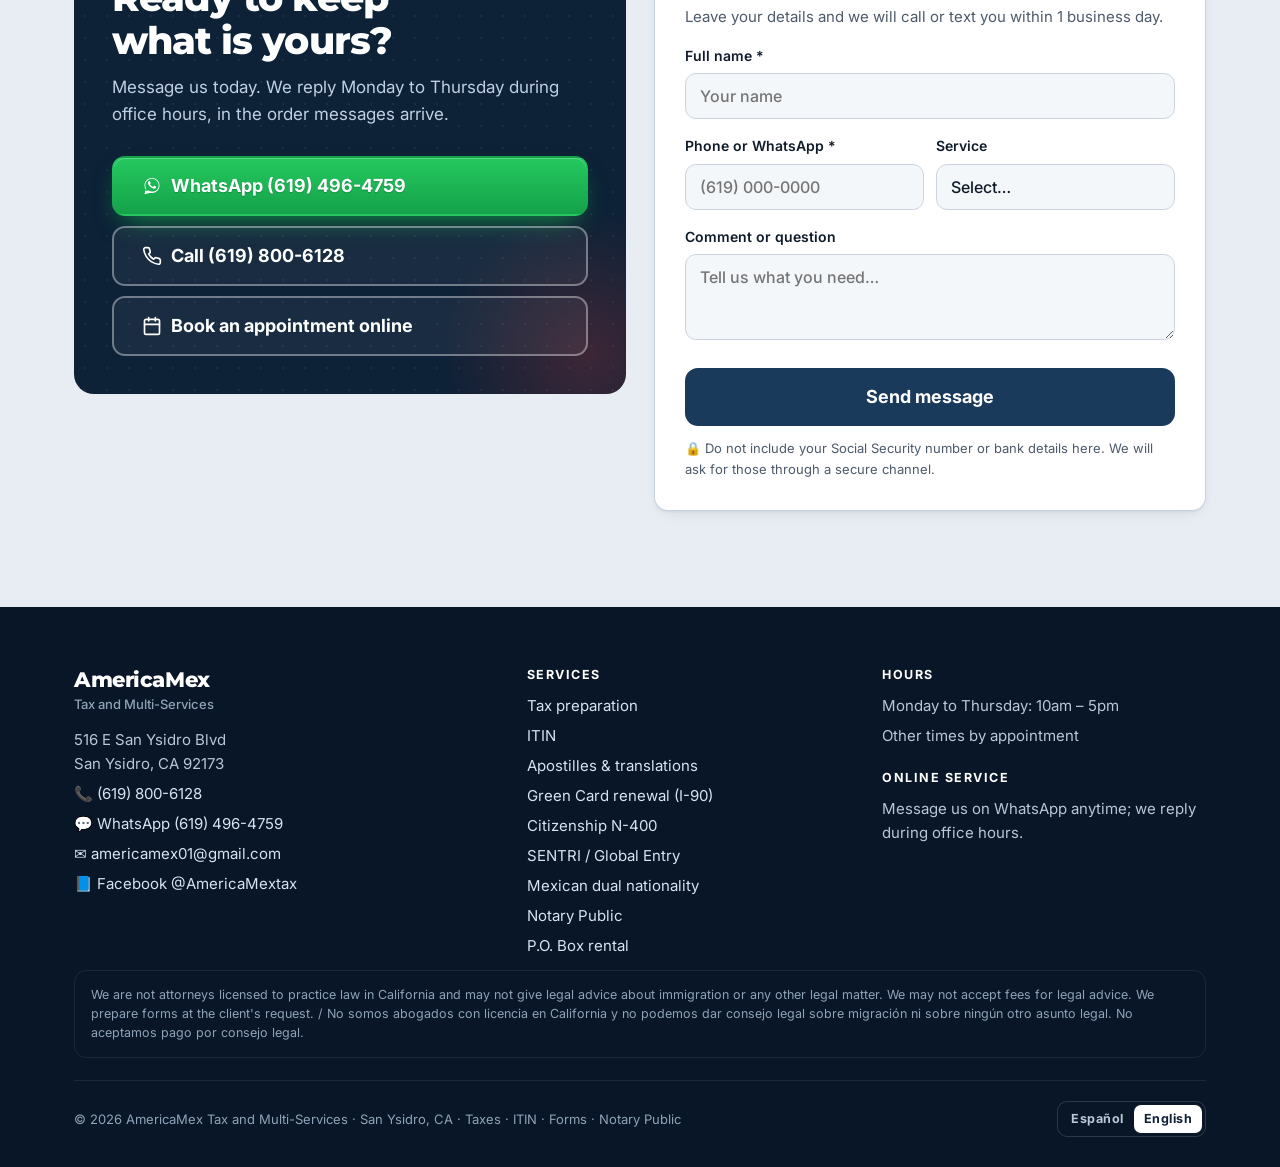
==== commit c0be929d: "Add files via upload" ====
--- a/en/index.html
+++ b/en/index.html
@@ -3,7 +3,7 @@
 <head>
   <meta charset="UTF-8">
   <meta name="viewport" content="width=device-width, initial-scale=1, viewport-fit=cover">
-  <title>Taxes, ITIN & Document Services in San Ysidro, CA | AmericaMex</title>
+  <title>Taxes, ITIN &amp; Document Services in San Ysidro, CA | AmericaMex</title>
   <meta name="description" content="Tax preparation and ITIN with an IRS Certifying Acceptance Agent, Green Card renewal forms, citizenship, SENTRI, apostilles and Notary Public in San Ysidro, CA. Bilingual, in office or by WhatsApp.">
   <link rel="canonical" href="https://delmar85.github.io/americamex-web/en/">
   <link rel="alternate" hreflang="es" href="https://delmar85.github.io/americamex-web/">
@@ -210,6 +210,18 @@
       "itemOffered": {
        "@type": "Service",
        "name": "SENTRI / Global Entry"
+      }
+     },
+     {
+      "@type": "Offer",
+      "itemOffered": {
+       "@type": "Service",
+       "name": "P.O. Box rental"
+      },
+      "priceSpecification": {
+       "@type": "PriceSpecification",
+       "minPrice": 65,
+       "priceCurrency": "USD"
       }
      },
      {
@@ -303,6 +315,30 @@
    "mainEntity": [
     {
      "@type": "Question",
+     "name": "How much will my tax refund be?",
+     "acceptedAnswer": {
+      "@type": "Answer",
+      "text": "Nobody can honestly tell you before preparing your return: it depends on what you earned, what was withheld and your dependents. That is why we do not give a number by message. What you do know up front is what it costs to prepare it: prices are on this page."
+     }
+    },
+    {
+     "@type": "Question",
+     "name": "Can you give me a quote?",
+     "acceptedAnswer": {
+      "@type": "Answer",
+      "text": "Base prices are already published here, in the services section. We confirm the exact total for your case once we see your documents, and always before we start."
+     }
+    },
+    {
+     "@type": "Question",
+     "name": "Do I have to pay before you start?",
+     "acceptedAnswer": {
+      "@type": "Answer",
+      "text": "To get started we ask for a deposit that is applied to your total. That reserves your spot and lets us give your case proper attention. The balance is due when we deliver."
+     }
+    },
+    {
+     "@type": "Question",
      "name": "Can I file my taxes without a Social Security number?",
      "acceptedAnswer": {
       "@type": "Answer",
@@ -907,6 +943,106 @@
   .hero-motto{font-size:13px;padding:6px 12px;flex-wrap:wrap;justify-content:center}
 }
 
+/* ===== v7 · Más pulido, más corto en el celular, P.O. Box, formulario que nunca pierde un mensaje ===== */
+.prog{position:fixed;left:0;top:0;height:3px;width:100%;transform-origin:0 50%;transform:scaleX(0);background:linear-gradient(90deg,#FF6A5F,#FF2D2D);z-index:70;pointer-events:none}
+.hero-inner{padding:68px 24px 64px}
+.hero::after{content:"";position:absolute;left:50%;top:-420px;width:900px;height:900px;margin-left:-450px;border-radius:50%;background:radial-gradient(circle,rgba(255,60,50,.20),transparent 62%);pointer-events:none;animation:respira 9s ease-in-out infinite;z-index:0}
+@keyframes respira{0%,100%{transform:scale(1);opacity:.85}50%{transform:scale(1.14);opacity:1}}
+.hero-stats{gap:14px;border-top:0;padding-top:0;margin-top:34px}
+.hero-stats>div{min-width:196px;padding:17px 22px 15px;border-radius:18px;background:rgba(255,255,255,.07);border:1.5px solid rgba(255,255,255,.15);box-shadow:inset 0 1px 0 rgba(255,255,255,.08);transition:transform .2s var(--ease),background .2s}
+.hero-stats>div:hover{transform:translateY(-3px);background:rgba(255,255,255,.11)}
+.ask-chip{backdrop-filter:blur(4px);-webkit-backdrop-filter:blur(4px)}
+.trust li{transition:transform .2s var(--ease)}.trust li:hover{transform:translateY(-1px)}
+
+/* servicios: color por tipo y flecha */
+.scard{position:relative;border-radius:18px;overflow:hidden}
+.scard::before{content:"";position:absolute;left:0;right:0;top:0;height:4px;background:var(--cc,var(--navy));transform:scaleX(0);transform-origin:0 50%;transition:transform .28s var(--ease)}
+.scard:hover::before,.scard:focus-visible::before{transform:scaleX(1)}
+.scard[data-c="impuestos"]{--cc:#FF2D2D}.scard[data-c="migracion"]{--cc:#1A3A5C}.scard[data-c="documentos"]{--cc:#17B04F}
+.scard.feat::before{transform:scaleX(1)}
+.scard .sask::after{content:"→";margin-left:auto;transition:transform .2s var(--ease)}
+.scard:hover .sask::after{transform:translateX(4px)}
+.scard:hover .sico{transform:scale(1.06) rotate(-3deg)}
+.sico{transition:transform .25s var(--ease)}
+
+/* P.O. Box: renglón completo para que no quede una tarjeta sola */
+@media (min-width:641px){
+  .scard.wide{grid-column:1 / -1;display:grid;grid-template-columns:auto minmax(0,1fr) auto auto;grid-template-areas:"ico tit pr ask" "ico des pr ask";column-gap:22px;align-items:center;padding:20px 26px;background:linear-gradient(90deg,#fff 55%,#EEF7F1)}
+  .scard.wide .stop{display:contents}.scard.wide .tag{display:none}
+  .scard.wide .sico{grid-area:ico;width:54px;height:54px;font-size:26px}
+  .scard.wide h3{grid-area:tit;margin:0;align-self:end}
+  .scard.wide p{grid-area:des;margin:4px 0 0;align-self:start}
+  .scard.wide .sprice{grid-area:pr;margin:0}
+  .scard.wide .sask{grid-area:ask;margin:0;padding:13px 18px;border:1.5px solid var(--wa);border-radius:12px}
+  .scard.wide::before{top:0;bottom:0;right:auto;width:4px;height:auto;transform:none}
+}
+.step{transition:transform .22s var(--ease),box-shadow .22s}
+.step:hover{transform:translateY(-4px);box-shadow:0 26px 44px -22px rgba(13,33,55,.75)}
+.cta-note{max-width:620px;margin:16px auto 0;text-align:center;color:var(--muted);font-size:15.5px}
+.rev,.pcard{transition:transform .22s var(--ease),box-shadow .22s}
+.rev:hover,.pcard:hover{transform:translateY(-4px);box-shadow:var(--shadow)}
+.rev-swipe{display:none}
+.faq-list summary:hover{color:var(--navy2)}
+.form-msg .btn{margin-top:10px;width:100%}
+.form-msg a.lnk{display:inline-block;margin-top:6px;font-weight:700;color:var(--wa-d)}
+.totop{position:fixed;right:24px;bottom:94px;width:46px;height:46px;border-radius:50%;border:1.5px solid var(--line);background:#fff;color:var(--navy);font:800 18px/1 var(--fd);box-shadow:var(--shadow);cursor:pointer;opacity:0;pointer-events:none;transform:translateY(8px);transition:opacity .2s,transform .2s;z-index:39}
+.totop.on{opacity:1;pointer-events:auto;transform:none}
+.totop:hover{border-color:var(--red);color:var(--red)}
+
+@media (max-width:640px){
+  section{padding:56px 0}
+  .hero-inner{padding:38px 16px 44px}
+  .hero::after{width:520px;height:520px;margin-left:-260px;top:-260px}
+  .hero-stats{display:grid;grid-template-columns:repeat(3,1fr);gap:8px;width:100%}
+  .hero-stats>div{min-width:0;padding:12px 6px 10px;border-radius:14px}
+  .hero-stats b{font-size:22px}
+  .hero-stats b small{display:block;margin:0 0 2px;font-size:11px}
+  .hero-stats span{font-size:11.5px;line-height:1.25}
+  /* servicios en renglones compactos: caben los 13 sin bajar y bajar */
+  .sgrid{grid-template-columns:1fr;gap:10px}
+  .scard{display:grid;grid-template-columns:44px minmax(0,1fr) auto;grid-template-areas:"ico tit pr" "ico des pr";column-gap:12px;row-gap:2px;align-items:center;padding:13px 14px;border-radius:16px}
+  .scard .stop{display:contents}
+  .scard .sico{grid-area:ico;width:44px;height:44px;font-size:21px}
+  .scard .tag{display:none}
+  .scard h3{grid-area:tit;margin:0;font-size:16px;line-height:1.25}
+  .scard p{grid-area:des;margin:0;font-size:13px;line-height:1.35;display:-webkit-box;-webkit-line-clamp:2;-webkit-box-orient:vertical;overflow:hidden}
+  .scard .sprice{grid-area:pr;margin:0;text-align:right;font-size:21px;line-height:1.05}
+  .scard .sprice small{display:block;margin:0 0 2px;font-size:11px}
+  .scard .sprice.ask{font-size:12.5px;max-width:84px;color:var(--wa-d)}
+  .scard .sprice.ask small{display:none}
+  .scard .sask{display:none}
+  .scard::before{top:0;bottom:0;right:auto;width:4px;height:auto;transform:none}
+  /* pasos: número a la izquierda */
+  .steps{gap:10px;margin-top:28px}
+  .step{display:grid;grid-template-columns:34px 1fr;column-gap:14px;padding:16px 18px;align-items:start}
+  .step::before{grid-row:1 / span 2}
+  .step h3{margin:0;font-size:17px;align-self:center}
+  .step p{grid-column:2;margin-top:4px;font-size:14.5px}
+  .grid3{gap:12px;margin-top:28px}.pcard{padding:20px}.pcard h3{font-size:19px;margin-top:12px}
+  /* reseñas: se deslizan de lado */
+  .reviews{display:flex;overflow-x:auto;scroll-snap-type:x mandatory;gap:12px;margin:28px -16px 0;padding:4px 16px 12px;scrollbar-width:none}
+  .reviews::-webkit-scrollbar{display:none}
+  .rev{flex:0 0 86%;scroll-snap-align:center}
+  .rev-swipe{display:block;text-align:center;font-size:13px;font-weight:700;color:var(--muted);margin-top:2px}
+  .faq-list{margin-top:26px}.faq-list summary{padding:16px 16px;font-size:16.5px}.faq-list details p{padding:0 16px 16px}
+  .center-cta .btn{flex:1 1 100%}
+  .totop{display:none}
+}
+@media (prefers-reduced-motion:reduce){.hero::after{animation:none}}
+
+/* ===== v9 · Así trabajamos (con anticipo) y pulido de tipografía ===== */
+h1,h2,h3{text-wrap:balance}
+p{text-wrap:pretty}
+#como-funciona .steps{position:relative}
+@media (min-width:981px){
+  #como-funciona .steps::before{content:"";position:absolute;left:8%;right:8%;top:37px;height:2px;background:repeating-linear-gradient(90deg,rgba(255,255,255,.28) 0 8px,transparent 8px 16px);z-index:0}
+  #como-funciona .step{position:relative;z-index:1}
+}
+#como-funciona .step.key{outline:2px solid var(--red);outline-offset:-2px;box-shadow:0 22px 44px -22px rgba(255,45,45,.55)}
+#como-funciona .step.key::after{content:attr(data-tag);position:absolute;top:14px;right:14px;font:800 10.5px/1 var(--fu);letter-spacing:.08em;text-transform:uppercase;background:var(--red);color:#fff;padding:5px 8px;border-radius:999px}
+#como-funciona .cta-note a{color:inherit;font-weight:700}
+@media (max-width:640px){#como-funciona .step.key::after{position:static;display:inline-block;grid-column:2;margin-top:8px;justify-self:start}}
+
   </style>
 </head>
 <body>
@@ -917,6 +1053,8 @@
     <symbol id="i-cal" viewBox="0 0 24 24"><g fill="none" stroke="currentColor" stroke-width="2" stroke-linecap="round"><rect x="3" y="4" width="18" height="18" rx="2"/><path d="M16 2v4M8 2v4M3 10h18"/></g></symbol>
     <symbol id="i-search" viewBox="0 0 24 24"><g fill="none" stroke="currentColor" stroke-width="2" stroke-linecap="round"><circle cx="11" cy="11" r="7"/><path d="m21 21-4.3-4.3"/></g></symbol>
   </svg>
+
+  <div class="prog" id="prog" aria-hidden="true"></div>
 
   <a class="skip-link" href="#main">Skip to content</a>
 
@@ -933,7 +1071,7 @@
       <a href="#top" class="logo-wrap" aria-label="AmericaMex Multi-Services, go to top"><span class="logo-plate">
         <picture>
           <source srcset="../logo.webp" type="image/webp">
-          <img src="../logo.png" alt="AmericaMex Multi-Services" class="logo-img" width="600" height="157" fetchpriority="high">
+          <picture><source srcset="../logo.webp" type="image/webp"><img src="../logo.png" alt="AmericaMex Multi-Services" class="logo-img" width="600" height="157" fetchpriority="high"></picture>
         </picture></span>
       </a>
       <nav class="main-nav" id="mainNav" aria-label="Main menu">
@@ -945,7 +1083,7 @@
           <li><a class="lk" href="#ubicacion">Location</a></li>
           <li class="acts">
             <a href="https://cal.com/americamex-vv9s4r" target="_blank" rel="noopener" class="btn btn-ghost btn-sm"><svg class="ico" aria-hidden="true"><use href="#i-cal"/></svg>Book appointment</a>
-            <a href="https://wa.me/16194964759?text=Hi%2C%20I%20found%20you%20on%20your%20website%20and%20would%20like%20information." target="_blank" rel="noopener" class="btn btn-wa btn-sm"><svg class="ico" aria-hidden="true"><use href="#i-wa"/></svg>WhatsApp</a>
+            <a href="https://wa.me/16194964759?text=Hi%2C%20I%20am%20coming%20from%20your%20website.%20My%20name%20is%3A%20___%20%C2%B7%20I%20need%20help%20with%3A%20___" target="_blank" rel="noopener" class="btn btn-wa btn-sm"><svg class="ico" aria-hidden="true"><use href="#i-wa"/></svg>WhatsApp</a>
           </li>
         </ul>
       </nav>
@@ -974,7 +1112,7 @@
           <p class="hero-motto"><span>You earned it with hard work.</span> <b>Keep more of it.</b></p>
           <p class="hero-sub">Taxes, ITIN, Green Card renewal, citizenship, SENTRI, apostilles, translations and Notary Public. Visit our office or do it all from your phone, wherever you are.</p>
           <div class="hero-btns">
-            <a href="https://wa.me/16194964759?text=Hi%2C%20I%20found%20you%20on%20your%20website%20and%20would%20like%20information." target="_blank" rel="noopener" class="btn btn-wa btn-lg"><svg class="ico" aria-hidden="true"><use href="#i-wa"/></svg>Message us on WhatsApp</a>
+            <a href="https://wa.me/16194964759?text=Hi%2C%20I%20am%20coming%20from%20your%20website.%20My%20name%20is%3A%20___%20%C2%B7%20I%20need%20help%20with%3A%20___" target="_blank" rel="noopener" class="btn btn-wa btn-lg"><svg class="ico" aria-hidden="true"><use href="#i-wa"/></svg>Message us on WhatsApp</a>
             <a href="tel:+16198006128" class="btn btn-ghost btn-lg"><svg class="ico" aria-hidden="true"><use href="#i-tel"/></svg>(619) 800-6128</a>
             <a href="https://cal.com/americamex-vv9s4r" target="_blank" rel="noopener" class="btn btn-ghost btn-lg hb-cita"><svg class="ico" aria-hidden="true"><use href="#i-cal"/></svg>Book appointment</a>
           </div>
@@ -1058,10 +1196,11 @@
           <a class="card scard" data-c="documentos" data-k="doble nacionalidad mexicana registro acta mexico dual citizenship" target="_blank" rel="noopener" href="https://wa.me/16194964759?text=Hi%2C%20I%20am%20interested%20in%3A%20Mexican%20dual%20nationality"><div class="stop"><span class="sico" aria-hidden="true">🇲🇽</span><span class="tag dig">By mail ✓</span></div><h3>Mexican dual nationality</h3><p>Includes translations and apostille</p><div class="sprice"><small>from</small>$450</div><span class="sask"><svg class="ico" aria-hidden="true"><use href="#i-wa"/></svg>Ask on WhatsApp</span></a>
           <a class="card scard" data-c="documentos" data-k="notario notary public notarizacion firma carta poder" target="_blank" rel="noopener" href="https://wa.me/16194964759?text=Hi%2C%20I%20need%20a%20document%20notarized"><div class="stop"><span class="sico" aria-hidden="true">🖊️</span><span class="tag">In office</span></div><h3>Notary Public</h3><p>Per signature · letters and documents</p><div class="sprice"><small>from</small>$15</div><span class="sask"><svg class="ico" aria-hidden="true"><use href="#i-wa"/></svg>Ask on WhatsApp</span></a>
           <a class="card scard" data-c="documentos" data-k="traduccion certificada ingles espanol translation certified" target="_blank" rel="noopener" href="https://wa.me/16194964759?text=Hi%2C%20I%20am%20interested%20in%3A%20certified%20translation"><div class="stop"><span class="sico" aria-hidden="true">📝</span><span class="tag dig">Online ✓</span></div><h3>Certified translations</h3><p>Spanish ↔ English</p><div class="sprice"><small>from</small>$45</div><span class="sask"><svg class="ico" aria-hidden="true"><use href="#i-wa"/></svg>Ask on WhatsApp</span></a>
+          <a class="card scard wide" data-c="documentos" data-k="po box pobox p.o. box apartado postal buzon correo mail mailbox direccion address paquetes renta rental" target="_blank" rel="noopener" href="https://wa.me/16194964759?text=Hi%2C%20I%20am%20interested%20in%3A%20P.O.%20Box%20rental"><div class="stop"><span class="sico" aria-hidden="true">📬</span><span class="tag">In office</span></div><h3>P.O. Box rental</h3><p>6 months $65 · 1 year $130. Up to 2 more authorized people.</p><div class="sprice"><small>from</small>$65</div><span class="sask"><svg class="ico" aria-hidden="true"><use href="#i-wa"/></svg>Ask on WhatsApp</span></a>
         </div>
         <div class="empty" id="sVacio" role="status">
           <b>We could not find that service on the list.</b><br>We can probably still help: just ask.
-          <div><a class="btn btn-wa" id="sVacioWa" target="_blank" rel="noopener" href="https://wa.me/16194964759?text=Hi%2C%20I%20found%20you%20on%20your%20website%20and%20would%20like%20information."><svg class="ico" aria-hidden="true"><use href="#i-wa"/></svg>Ask on WhatsApp</a></div>
+          <div><a class="btn btn-wa" id="sVacioWa" target="_blank" rel="noopener" href="https://wa.me/16194964759?text=Hi%2C%20I%20am%20coming%20from%20your%20website.%20My%20name%20is%3A%20___%20%C2%B7%20I%20need%20help%20with%3A%20___"><svg class="ico" aria-hidden="true"><use href="#i-wa"/></svg>Ask on WhatsApp</a></div>
         </div>
       </div>
     </section>
@@ -1069,19 +1208,20 @@
     <section id="como-funciona">
       <div class="container">
         <div class="sec-h center rv">
-          <div class="eyebrow">100% online</div>
-          <h2>Do it from <span class="mark">wherever you are.</span></h2>
-          <p>Live in Houston, Chicago, Los Angeles, Tijuana or Guadalajara? No problem. We serve clients all over the U.S. and Mexico, completely remotely.</p>
+          <div class="eyebrow">How we work</div>
+          <h2>How we work: <span class="mark">clear from the start.</span></h2>
+          <p>At our San Ysidro office or from your phone, wherever you are in the U.S. or Mexico. The process is the same.</p>
         </div>
         <ol class="steps">
-          <li class="card step rv"><h3>Message us on WhatsApp</h3><p>Tell us what you need; we reply fast during office hours.</p></li>
-          <li class="card step rv"><h3>Send your documents</h3><p>Photos from your phone through a secure link, no office visit.</p></li>
-          <li class="card step rv"><h3>Sign and pay online</h3><p>E-signature and payment by Zelle or card.</p></li>
-          <li class="card step rv"><h3>Get your result</h3><p>Your tax return, your ITIN or your paperwork, done.</p></li>
+          <li class="card step rv"><h3>Tell us what you need</h3><p>On WhatsApp, with your name and the service. We reply during office hours, in the order messages arrive.</p></li>
+          <li class="card step rv"><h3>We confirm price and documents</h3><p>Base prices are on this page. We tell you the total for your case and the exact list of what to send.</p></li>
+          <li class="card step rv key" data-tag="Applied to total"><h3>Reserve your spot with a deposit</h3><p>It is applied to your total. That puts your case in line and we start working on it.</p></li>
+          <li class="card step rv"><h3>We do it and deliver</h3><p>Sign online or at the office, pay the balance and get your result.</p></li>
         </ol>
         <div class="center-cta">
-          <a href="https://wa.me/16194964759?text=Hi%2C%20I%20want%20to%20do%20my%20paperwork%20100%25%20online." target="_blank" rel="noopener" class="btn btn-wa btn-lg"><svg class="ico" aria-hidden="true"><use href="#i-wa"/></svg>Get started</a>
-        </div>
+          <a href="https://wa.me/16194964759?text=Hi%2C%20I%20want%20to%20start%20a%20service.%20My%20name%20is%3A%20___%20%C2%B7%20I%20need%3A%20___" target="_blank" rel="noopener" class="btn btn-wa btn-lg"><svg class="ico" aria-hidden="true"><use href="#i-wa"/></svg>I want to get started</a>
+        </div>
+        <p class="cta-note">Just have a question? Check the <a href="#preguntas">FAQ</a> first: the most common answers are there.</p>
       </div>
     </section>
 
@@ -1121,6 +1261,7 @@
           <figure class="card rev rv"><div class="rev-h"><span class="av" style="background:#1A3A5C" aria-hidden="true">E</span><figcaption><b>ECORREA Consulting</b><small>Tax preparation</small></figcaption><span class="gmini" aria-hidden="true">G</span></div><div class="s" role="img" aria-label="5 stars">★★★★★</div><blockquote>“Martin and his team are very reliable, efficient and has provided an excellent service in the past 7 years. Hablan español también, excelente atención al cliente y servicios!”</blockquote></figure>
           <figure class="card rev rv"><div class="rev-h"><span class="av" style="background:#1E7B45" aria-hidden="true">A</span><figcaption><b>Angela Galvan</b><small>Taxes</small></figcaption><span class="gmini" aria-hidden="true">G</span></div><div class="s" role="img" aria-label="5 stars">★★★★★</div><blockquote>“Esta es mi tercera ocasión haciendo taxes con ellos. Muy buen servicio al cliente, te explican detalladamente y tienen paciencia. Están 100% recomendados.”</blockquote></figure>
         </div>
+        <p class="rev-swipe" aria-hidden="true">Swipe to see more →</p>
         <div class="center-cta">
           <a href="https://www.google.com/maps/search/?api=1&amp;query=AmericaMex+Tax+516+E+San+Ysidro+Blvd" target="_blank" rel="noopener" class="btn btn-line">See all reviews on Google →</a>
         </div>
@@ -1134,6 +1275,9 @@
           <h2>What people <span class="mark">ask us most.</span></h2>
         </div>
         <div class="faq-list">
+          <details><summary>How much will my tax refund be?</summary><p>Nobody can honestly tell you before preparing your return: it depends on what you earned, what was withheld and your dependents. That is why we do not give a number by message. What you do know up front is what it costs to prepare it: prices are on this page.</p></details>
+          <details><summary>Can you give me a quote?</summary><p>Base prices are already published here, in the services section. We confirm the exact total for your case once we see your documents, and always before we start.</p></details>
+          <details><summary>Do I have to pay before you start?</summary><p>To get started we ask for a deposit that is applied to your total. That reserves your spot and lets us give your case proper attention. The balance is due when we deliver.</p></details>
           <details><summary>Can I file my taxes without a Social Security number?</summary><p>Yes. If you do not qualify for an SSN, you file with an ITIN. We process it together with your tax return.</p></details>
           <details><summary>Do I have to mail my original passport to the IRS for an ITIN?</summary><p>In most cases, no. As a Certifying Acceptance Agent we review your documents here and return them the same day.</p></details>
           <details><summary>How long does the ITIN take?</summary><p>Usually 7 to 11 weeks after it is sent, depending on the season. We follow up with you the whole way.</p></details>
@@ -1141,6 +1285,7 @@
           <details><summary>Can you help me if I do not live in San Diego?</summary><p>Yes. We work 100% online anywhere in the U.S. and Mexico: by WhatsApp, with e-signature and payment by Zelle or card.</p></details>
           <details><summary>What documents do I need for my taxes?</summary><p>Your ID, your W-2s or 1099s, the SSN or ITIN of each person on the return, your dependents' information and your bank account for direct deposit. Bring last year's return if you have it. Message us and we will send you the list for your case.</p></details>
           <details><summary>How much will it cost?</summary><p>Prices on this page are starting points. We tell you the total for your case before we start, no surprises. For services with a government fee (USCIS or CBP) we give you the current total.</p></details>
+          <details><summary>Do you rent P.O. Boxes?</summary><p>Yes. Rental is $65 for 6 months or $130 for one year, and you can authorize up to 2 more people to pick up your mail. Message us to check availability.</p></details>
         </div>
       </div>
     </section>
@@ -1188,9 +1333,9 @@
       <div class="container contact-inner">
         <div class="cta-box rv">
           <h2>Ready to keep what is yours?</h2>
-          <p>Message us today. We reply fast during office hours.</p>
+          <p>Message us today. We reply Monday to Thursday during office hours, in the order messages arrive.</p>
           <div class="btns">
-            <a href="https://wa.me/16194964759?text=Hi%2C%20I%20found%20you%20on%20your%20website%20and%20would%20like%20information." target="_blank" rel="noopener" class="btn btn-wa btn-lg"><svg class="ico" aria-hidden="true"><use href="#i-wa"/></svg>WhatsApp (619) 496-4759</a>
+            <a href="https://wa.me/16194964759?text=Hi%2C%20I%20am%20coming%20from%20your%20website.%20My%20name%20is%3A%20___%20%C2%B7%20I%20need%20help%20with%3A%20___" target="_blank" rel="noopener" class="btn btn-wa btn-lg"><svg class="ico" aria-hidden="true"><use href="#i-wa"/></svg>WhatsApp (619) 496-4759</a>
             <a href="tel:+16198006128" class="btn btn-ghost btn-lg"><svg class="ico" aria-hidden="true"><use href="#i-tel"/></svg>Call (619) 800-6128</a>
             <a href="https://cal.com/americamex-vv9s4r" target="_blank" rel="noopener" class="btn btn-ghost btn-lg"><svg class="ico" aria-hidden="true"><use href="#i-cal"/></svg>Book an appointment online</a>
           </div>
@@ -1223,6 +1368,7 @@
                   <option value="Apostilla + Traducción">Apostille + Translation</option>
                   <option value="Doble Nacionalidad">Mexican dual nationality</option>
                   <option value="Notarización">Notary Public</option>
+                  <option value="P.O. Box">P.O. Box rental</option>
                   <option value="Otro">Other</option>
                 </select>
               </div>
@@ -1267,6 +1413,7 @@
             <li><a href="#servicios" data-go="sentri">SENTRI / Global Entry</a></li>
             <li><a href="#servicios" data-go="doble">Mexican dual nationality</a></li>
             <li><a href="#servicios" data-go="notary">Notary Public</a></li>
+            <li><a href="#servicios" data-go="p.o. box">P.O. Box rental</a></li>
           </ul>
         </div>
         <div>
@@ -1288,13 +1435,15 @@
     </div>
   </footer>
 
-  <a href="https://wa.me/16194964759?text=Hi%2C%20I%20found%20you%20on%20your%20website%20and%20would%20like%20information." target="_blank" rel="noopener" class="wa-float" aria-label="Message us on WhatsApp">
+  <a href="https://wa.me/16194964759?text=Hi%2C%20I%20am%20coming%20from%20your%20website.%20My%20name%20is%3A%20___%20%C2%B7%20I%20need%20help%20with%3A%20___" target="_blank" rel="noopener" class="wa-float" aria-label="Message us on WhatsApp">
     <svg width="30" height="30" aria-hidden="true"><use href="#i-wa"/></svg>
   </a>
 
+  <button type="button" class="totop" id="totop" aria-label="Back to top">↑</button>
+
   <nav class="mbar" aria-label="Quick actions">
     <a href="tel:+16198006128" class="btn btn-line"><svg class="ico" aria-hidden="true"><use href="#i-tel"/></svg>Call</a>
-    <a href="https://wa.me/16194964759?text=Hi%2C%20I%20found%20you%20on%20your%20website%20and%20would%20like%20information." target="_blank" rel="noopener" class="btn btn-wa"><svg class="ico" aria-hidden="true"><use href="#i-wa"/></svg>WhatsApp</a>
+    <a href="https://wa.me/16194964759?text=Hi%2C%20I%20am%20coming%20from%20your%20website.%20My%20name%20is%3A%20___%20%C2%B7%20I%20need%20help%20with%3A%20___" target="_blank" rel="noopener" class="btn btn-wa"><svg class="ico" aria-hidden="true"><use href="#i-wa"/></svg>WhatsApp</a>
     <a href="https://cal.com/americamex-vv9s4r" target="_blank" rel="noopener" class="btn btn-line"><svg class="ico" aria-hidden="true"><use href="#i-cal"/></svg>Book</a>
   </nav>
 
@@ -1313,7 +1462,7 @@
 })();
 
 (function () {
-  var TX = {"open": "Open now · we close at 5pm", "today": "Closed · we open today at 10am", "tomorrow": "Closed · we open tomorrow at 10am", "monday": "Closed · we open Monday at 10am", "leave": " · leave us a WhatsApp and we will reply", "sending": "Sending…", "send": "Send message", "ok": "✅ Done! We got your details and will contact you soon.", "err": "❌ Could not send. Message us on WhatsApp at (619) 496-4759.", "noname": "Please enter your name.", "notel": "Please enter a phone number with at least 10 digits.", "emptymsg": "Hi, I need help with: "};
+  var TX = {"open": "Open now · we close at 5pm", "today": "Closed · we open today at 10am", "tomorrow": "Closed · we open tomorrow at 10am", "monday": "Closed · we open Monday at 10am", "leave": " · leave us a WhatsApp and we will reply", "sending": "Sending…", "send": "Send message", "ok": "✅ Done! We got your details and will contact you soon.", "noname": "Please enter your name.", "notel": "Please enter a phone number with at least 10 digits.", "okwa": "In a hurry? Message us on WhatsApp", "errwa": "Send my message on WhatsApp", "err": "It could not be sent from here. Tap the green button and it reaches us on WhatsApp with what you already wrote.", "wamsg": "Hi, I am {n}. I am coming from your website.", "wasrv": " I am interested in: {s}.", "top": "Back to top", "emptymsg": "Hi, I need help with: "};
   var $ = function (id) { return document.getElementById(id); };
 
   // Encabezado: línea al bajar
@@ -1355,7 +1504,7 @@
     else if (dia >= 0 && dia <= 3) txt = TX.tomorrow;
     else txt = TX.monday;
     $('heroStatus').textContent = abierto ? txt : txt + TX.leave;
-    $('heroDot').classList.toggle('on', abierto); $('topDot').classList.toggle('on', abierto); $('topStatus').textContent = txt; $('chatDot').classList.toggle('on', abierto);
+    $('heroDot').classList.toggle('on', abierto); $('topDot').classList.toggle('on', abierto); $('topStatus').textContent = txt; var cd = $('chatDot'); if (cd) cd.classList.toggle('on', abierto);
     var ls = $('locStatus'); ls.classList.toggle('on', abierto); ls.querySelector('.dot').classList.toggle('on', abierto); ls.lastElementChild.textContent = txt;
     var fila = document.querySelector('#horas tr[data-d="' + (laboral ? dia : 5) + '"]'); if (fila) fila.className = 'today';
   } catch (e) { /* navegador viejo: se queda el horario fijo */ }
@@ -1379,11 +1528,21 @@
   $('sBuscar').addEventListener('input', filtra);
   document.querySelectorAll('[data-go]').forEach(function (a) { a.addEventListener('click', function () { $('sBuscar').value = a.dataset.go; marca('todos'); filtra(); }); });
 
-  // Formulario (directo a Supabase de la página)
+  // Formulario: primero llega al Hub de la oficina; si no se puede, a la base de la página; y si tampoco, se manda por WhatsApp. Nunca se pierde.
   var SB_URL = 'https://ubrpkuzbrhhdcvdfoqos.supabase.co';
   var SB_KEY = 'eyJhbGciOiJIUzI1NiIsInR5cCI6IkpXVCJ9.eyJpc3MiOiJzdXBhYmFzZSIsInJlZiI6InVicnBrdXpicmhoZGN2ZGZvcW9zIiwicm9sZSI6ImFub24iLCJpYXQiOjE3ODk4NDc5MTQsImV4cCI6MjEwNTQyMzkxNH0.G8hY11CPI5lC5c7FrclM62gPg4NW8JivRy3t_Y5erJU';
+  var HUB_URL = 'https://kwebidsoeyfgwtyhoeni.supabase.co';
+  var HUB_KEY = 'eyJhbGciOiJIUzI1NiIsInR5cCI6IkpXVCJ9.eyJpc3MiOiJzdXBhYmFzZSIsInJlZiI6Imt3ZWJpZHNvZXlmZ3d0eWhvZW5pIiwicm9sZSI6ImFub24iLCJpYXQiOjE3OTEyMTM3NTgsImV4cCI6MjEwNjc4OTc1OH0.vD1Mt8VosqFStyrxTCaprQ3Ekzvpi-ZwlFa5aTGLSUw';
   var form = $('contactForm'), btn = $('submitBtn'), msg = $('formMsg');
-  function aviso(texto, ok) { msg.textContent = texto; msg.className = 'form-msg ' + (ok ? 'ok' : 'err'); msg.hidden = false; }
+  function aviso(texto, ok, waTexto, waHref) {
+    msg.textContent = texto; msg.className = 'form-msg ' + (ok ? 'ok' : 'err'); msg.hidden = false;
+    if (waHref) { var a = document.createElement('a'); a.href = waHref; a.target = '_blank'; a.rel = 'noopener'; a.textContent = waTexto; a.className = ok ? 'lnk' : 'btn btn-wa'; msg.appendChild(document.createElement('br')); msg.appendChild(a); }
+  }
+  function manda(url, key, tabla, datos) {
+    return fetch(url + '/rest/v1/' + tabla, { method: 'POST',
+      headers: { 'apikey': key, 'Authorization': 'Bearer ' + key, 'Content-Type': 'application/json', 'Prefer': 'return=minimal' },
+      body: JSON.stringify(datos) }).then(function (r) { if (!r.ok) throw new Error('HTTP ' + r.status); });
+  }
   form.addEventListener('submit', function (e) {
     e.preventDefault();
     msg.hidden = true;
@@ -1392,21 +1551,27 @@
     if (!nombre) { aviso(TX.noname, false); form.nombre.focus(); return; }
     if (telefono.replace(/\D/g, '').length < 10) { aviso(TX.notel, false); form.telefono.focus(); return; }
     btn.disabled = true; btn.textContent = TX.sending;
-    var com = form.comentario.value.trim();
-    if (document.documentElement.lang === 'en') com = '[EN] ' + com;
-    fetch(SB_URL + '/rest/v1/contactos', {
-      method: 'POST',
-      headers: { 'apikey': SB_KEY, 'Authorization': 'Bearer ' + SB_KEY, 'Content-Type': 'application/json', 'Prefer': 'return=minimal' },
-      body: JSON.stringify({ nombre: nombre, telefono: telefono, servicio: form.servicio.value, comentario: com })
-    }).then(function (r) {
-      if (!r.ok) throw new Error('HTTP ' + r.status);
-      form.reset();
-      aviso(TX.ok, true);
-    }).catch(function (err) {
-      console.error(err);
-      aviso(TX.err, false);
-    }).then(function () { btn.disabled = false; btn.textContent = TX.send; });
+    var en = document.documentElement.lang === 'en', com = form.comentario.value.trim(), srv = form.servicio.value;
+    var waMsg = TX.wamsg.replace('{n}', nombre) + (srv ? TX.wasrv.replace('{s}', srv) : '') + (com ? ' ' + com : '');
+    var waHref = 'https://wa.me/16194964759?text=' + encodeURIComponent(waMsg);
+    manda(HUB_URL, HUB_KEY, 'web_contactos', { nombre: nombre, telefono: telefono, servicio: srv || null, comentario: com || null, idioma: en ? 'en' : 'es' })
+      .catch(function () { return manda(SB_URL, SB_KEY, 'contactos', { nombre: nombre, telefono: telefono, servicio: srv, comentario: en ? '[EN] ' + com : com }); })
+      .then(function () { form.reset(); aviso(TX.ok, true, TX.okwa, waHref); })
+      .catch(function (err) { console.error(err); aviso(TX.err, false, TX.errwa, waHref); })
+      .then(function () { btn.disabled = false; btn.textContent = TX.send; });
   });
+
+  // Barra de avance y botón para subir
+  var prog = $('prog'), totop = $('totop'), t2 = false;
+  function avance() {
+    var h = document.documentElement.scrollHeight - window.innerHeight;
+    prog.style.transform = 'scaleX(' + (h > 0 ? Math.min(1, window.scrollY / h) : 0) + ')';
+    totop.classList.toggle('on', window.scrollY > 900);
+    t2 = false;
+  }
+  window.addEventListener('scroll', function () { if (!t2) { t2 = true; requestAnimationFrame(avance); } }, { passive: true });
+  totop.addEventListener('click', function () { window.scrollTo({ top: 0, behavior: 'smooth' }); });
+  avance();
 })();
 </script>
 </body>
